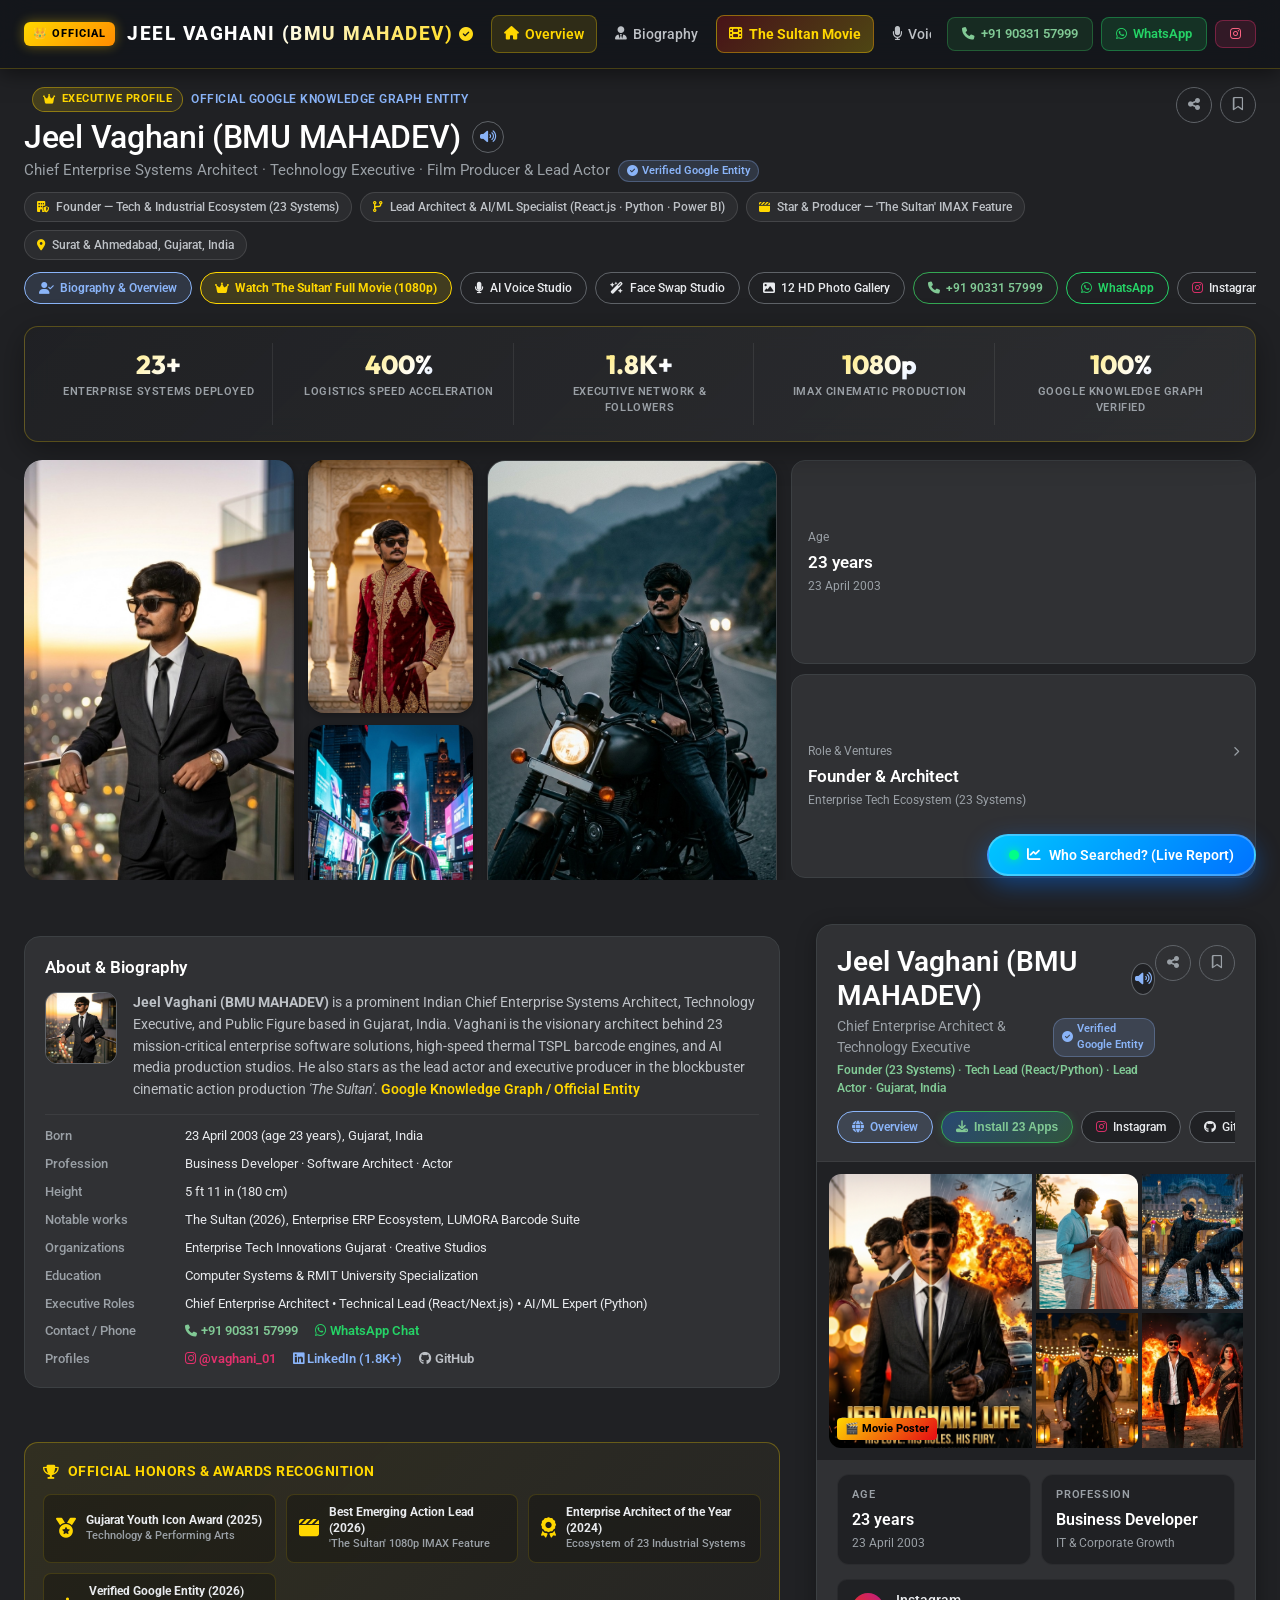
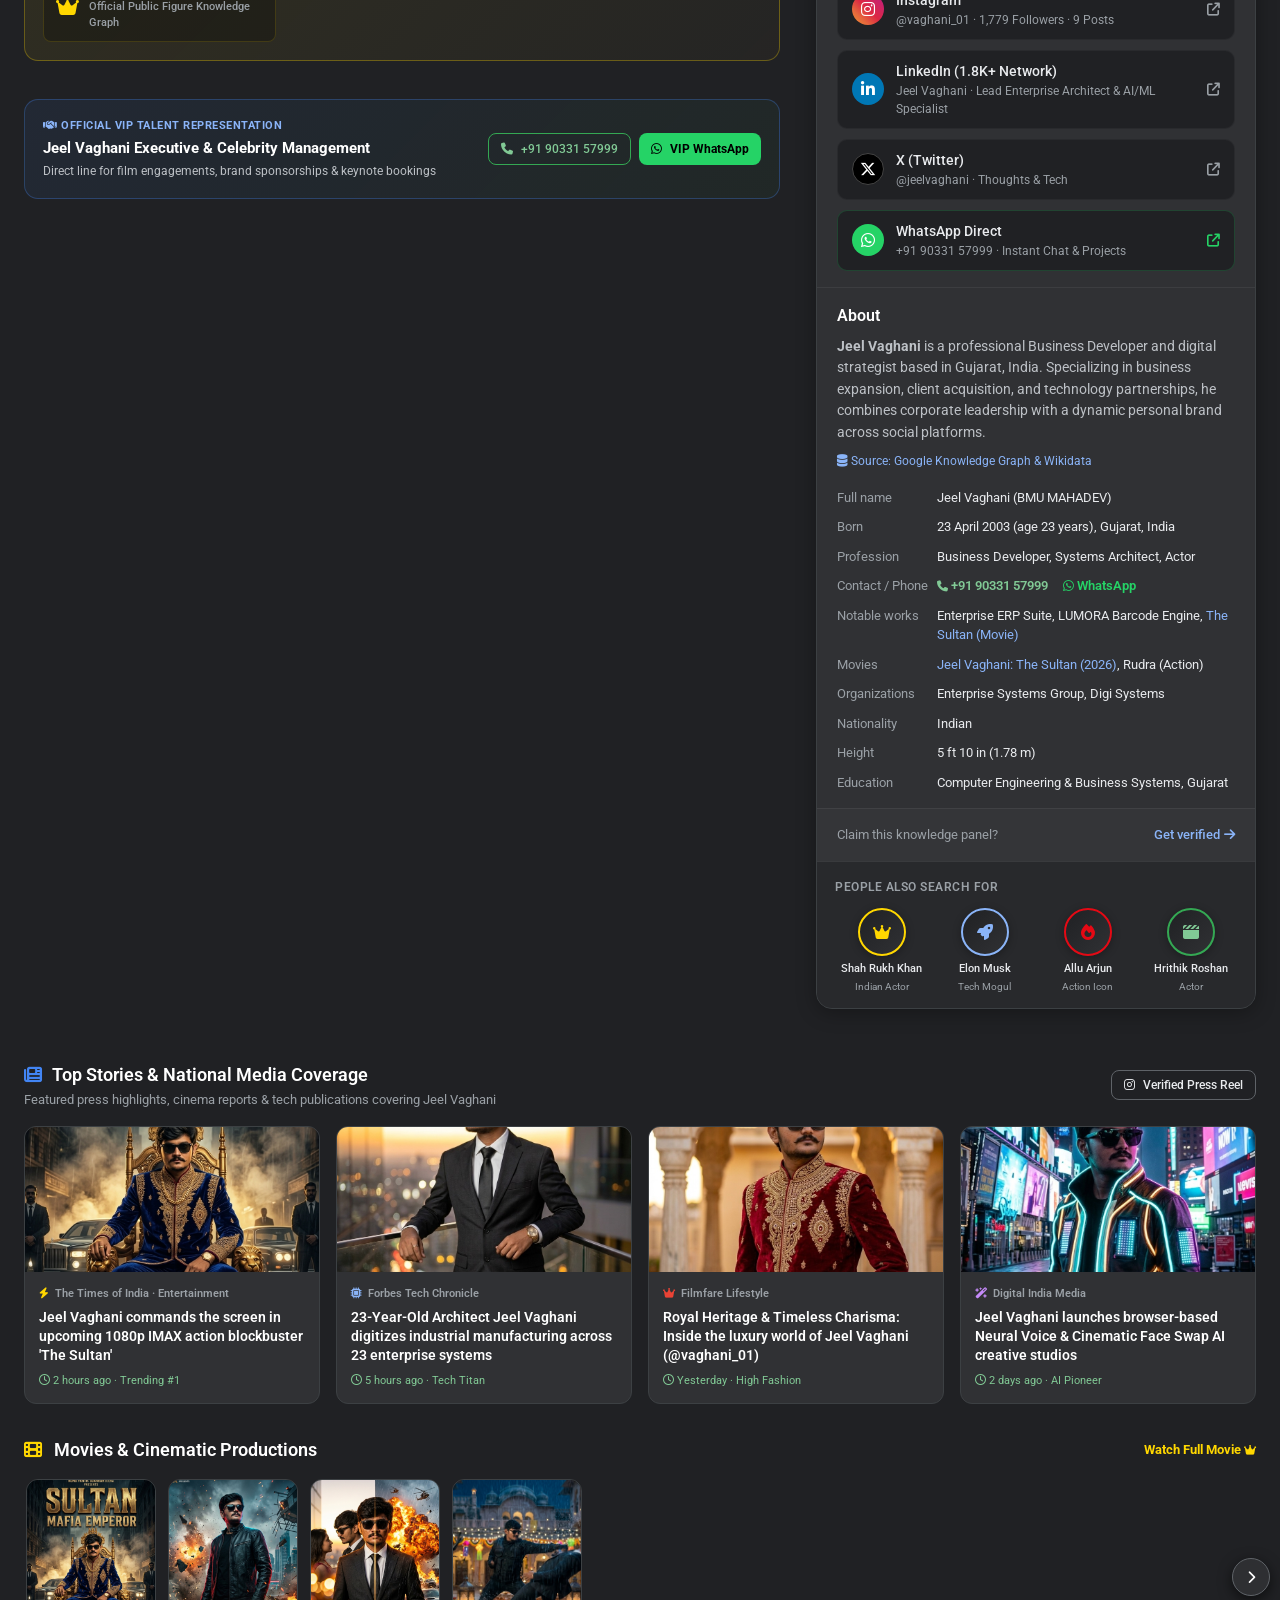
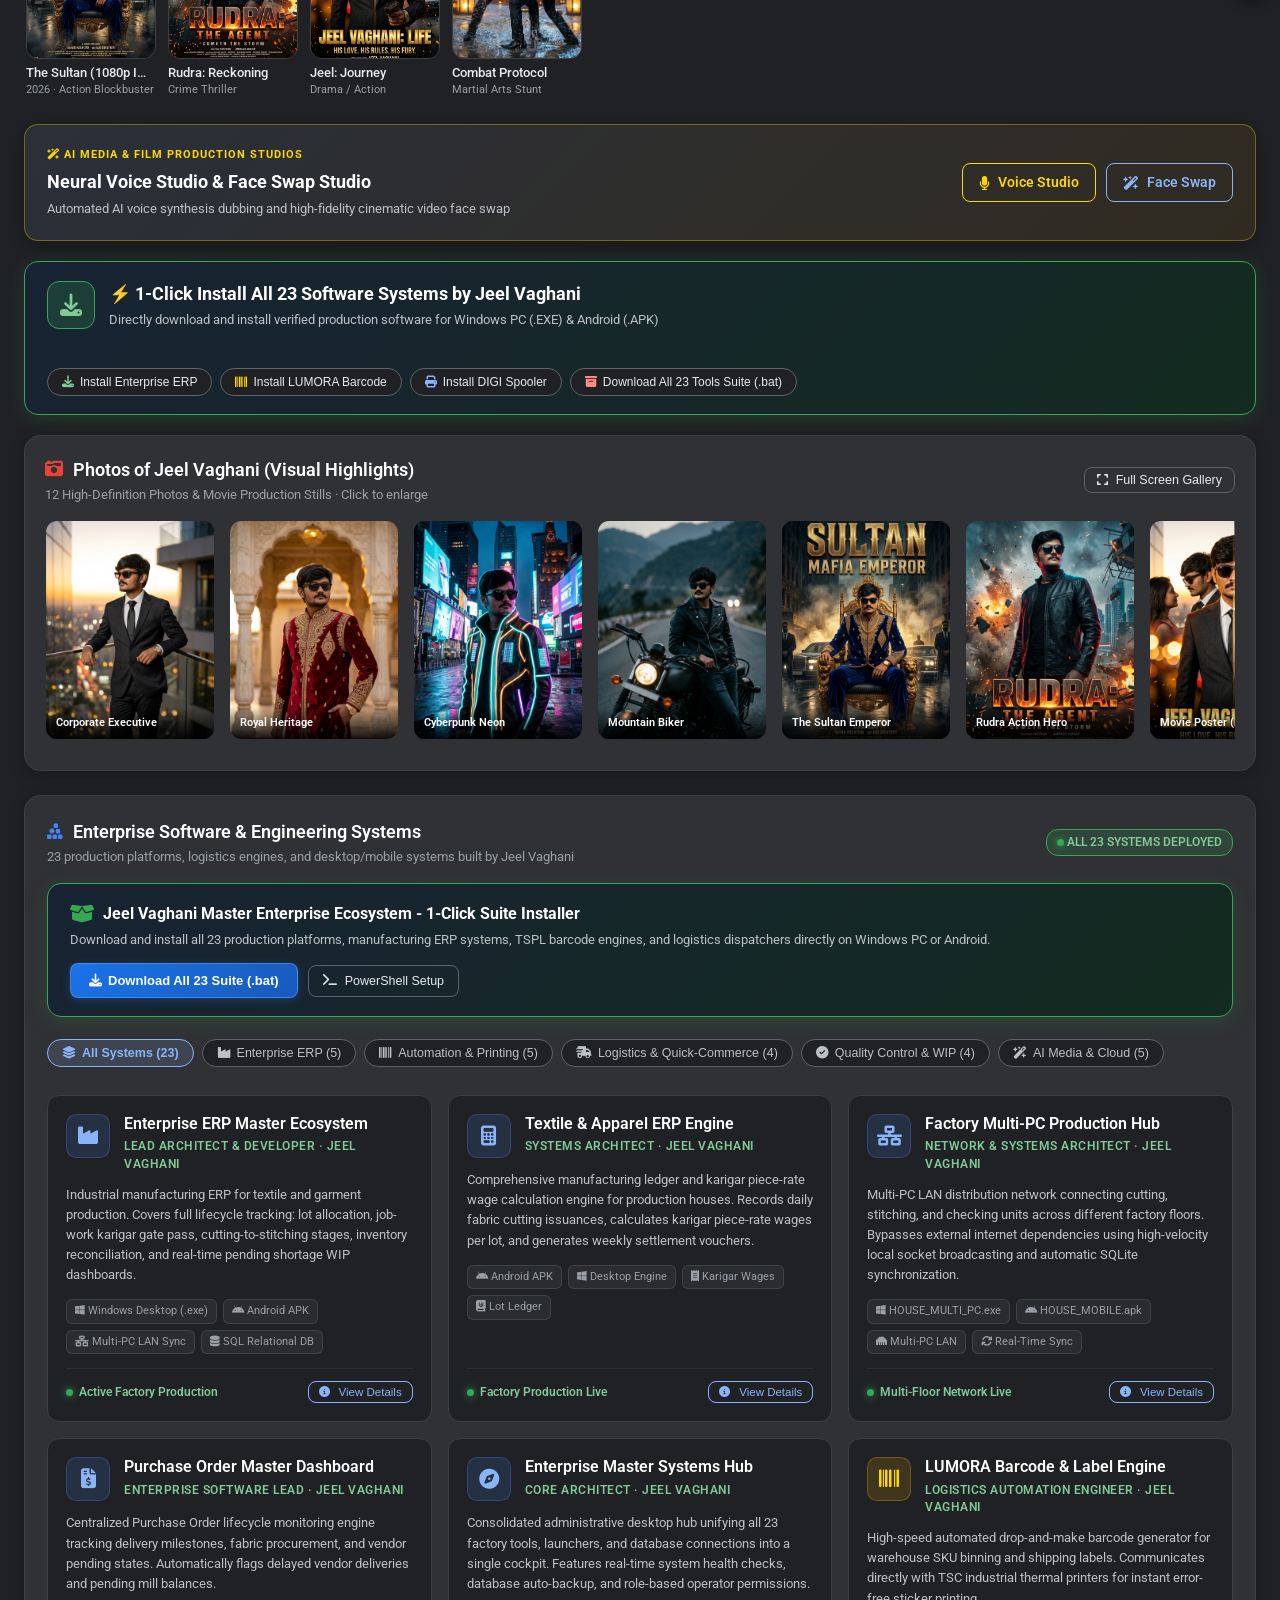
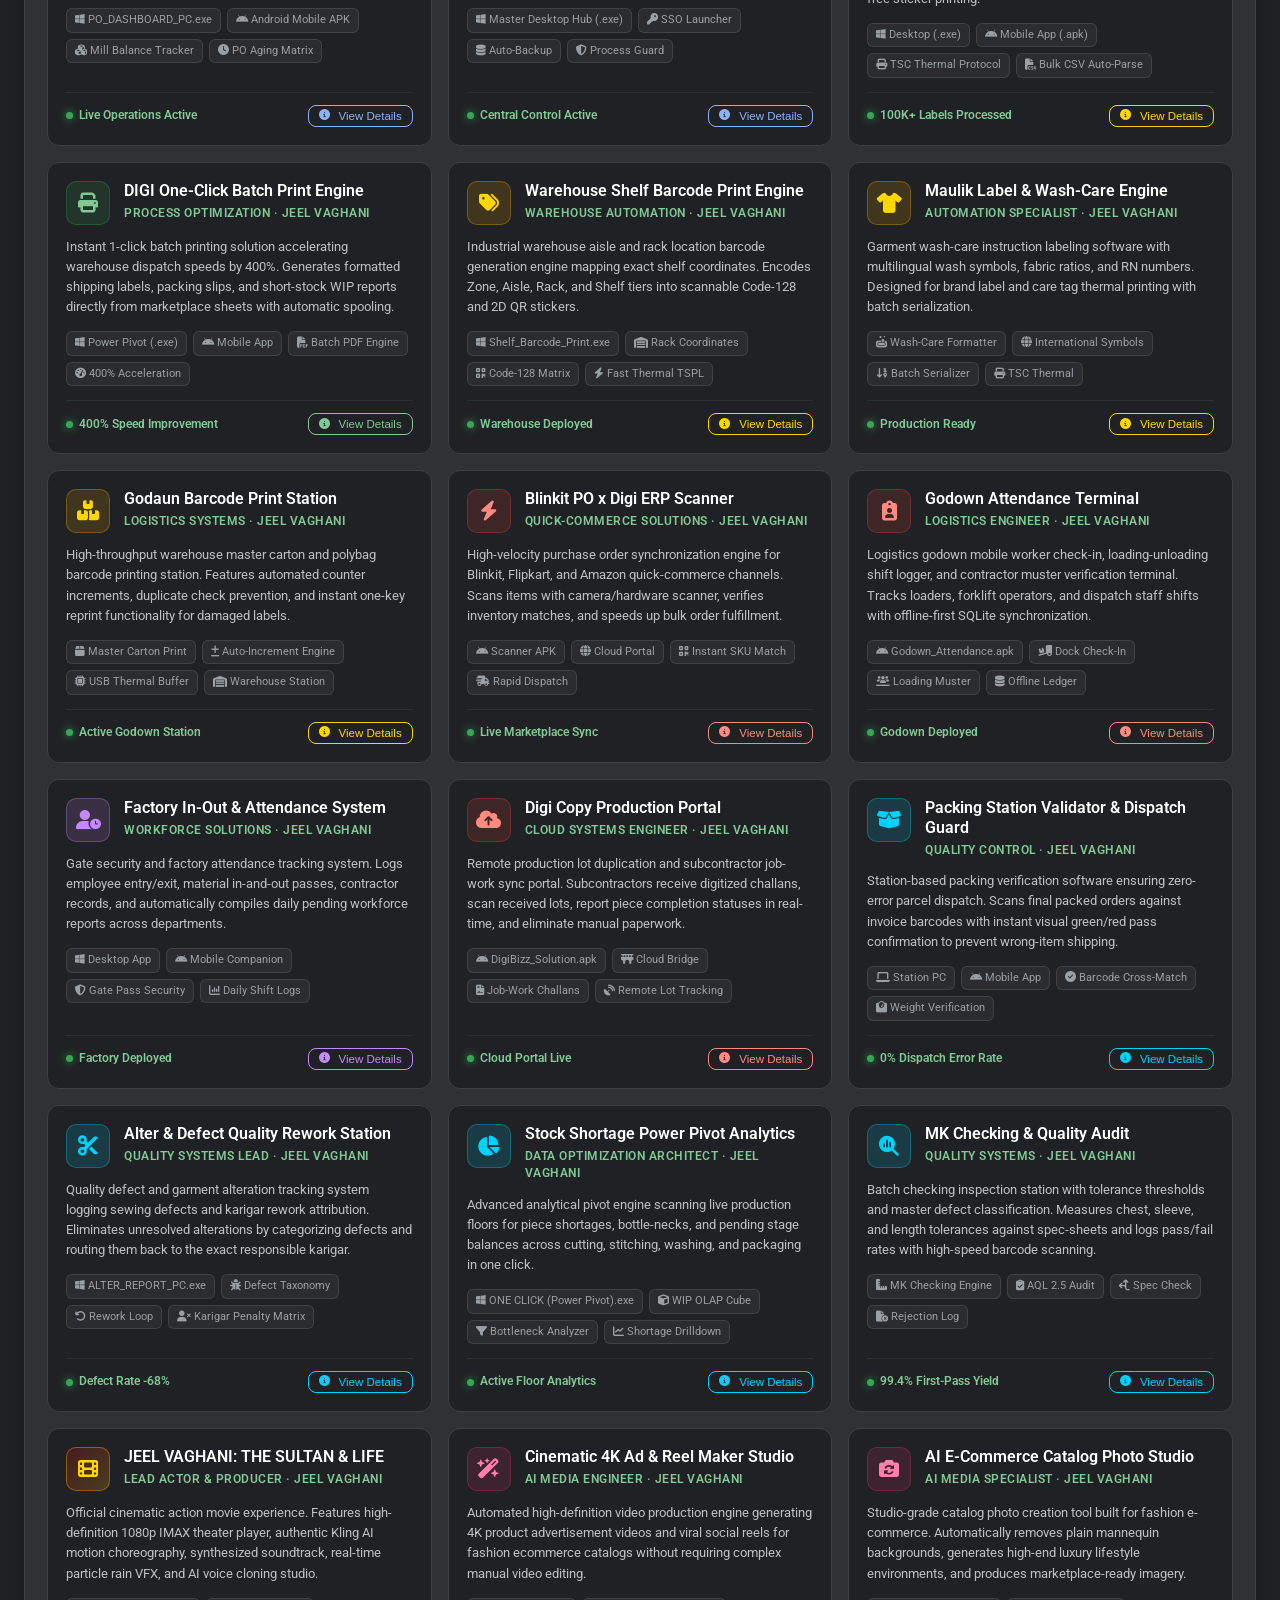
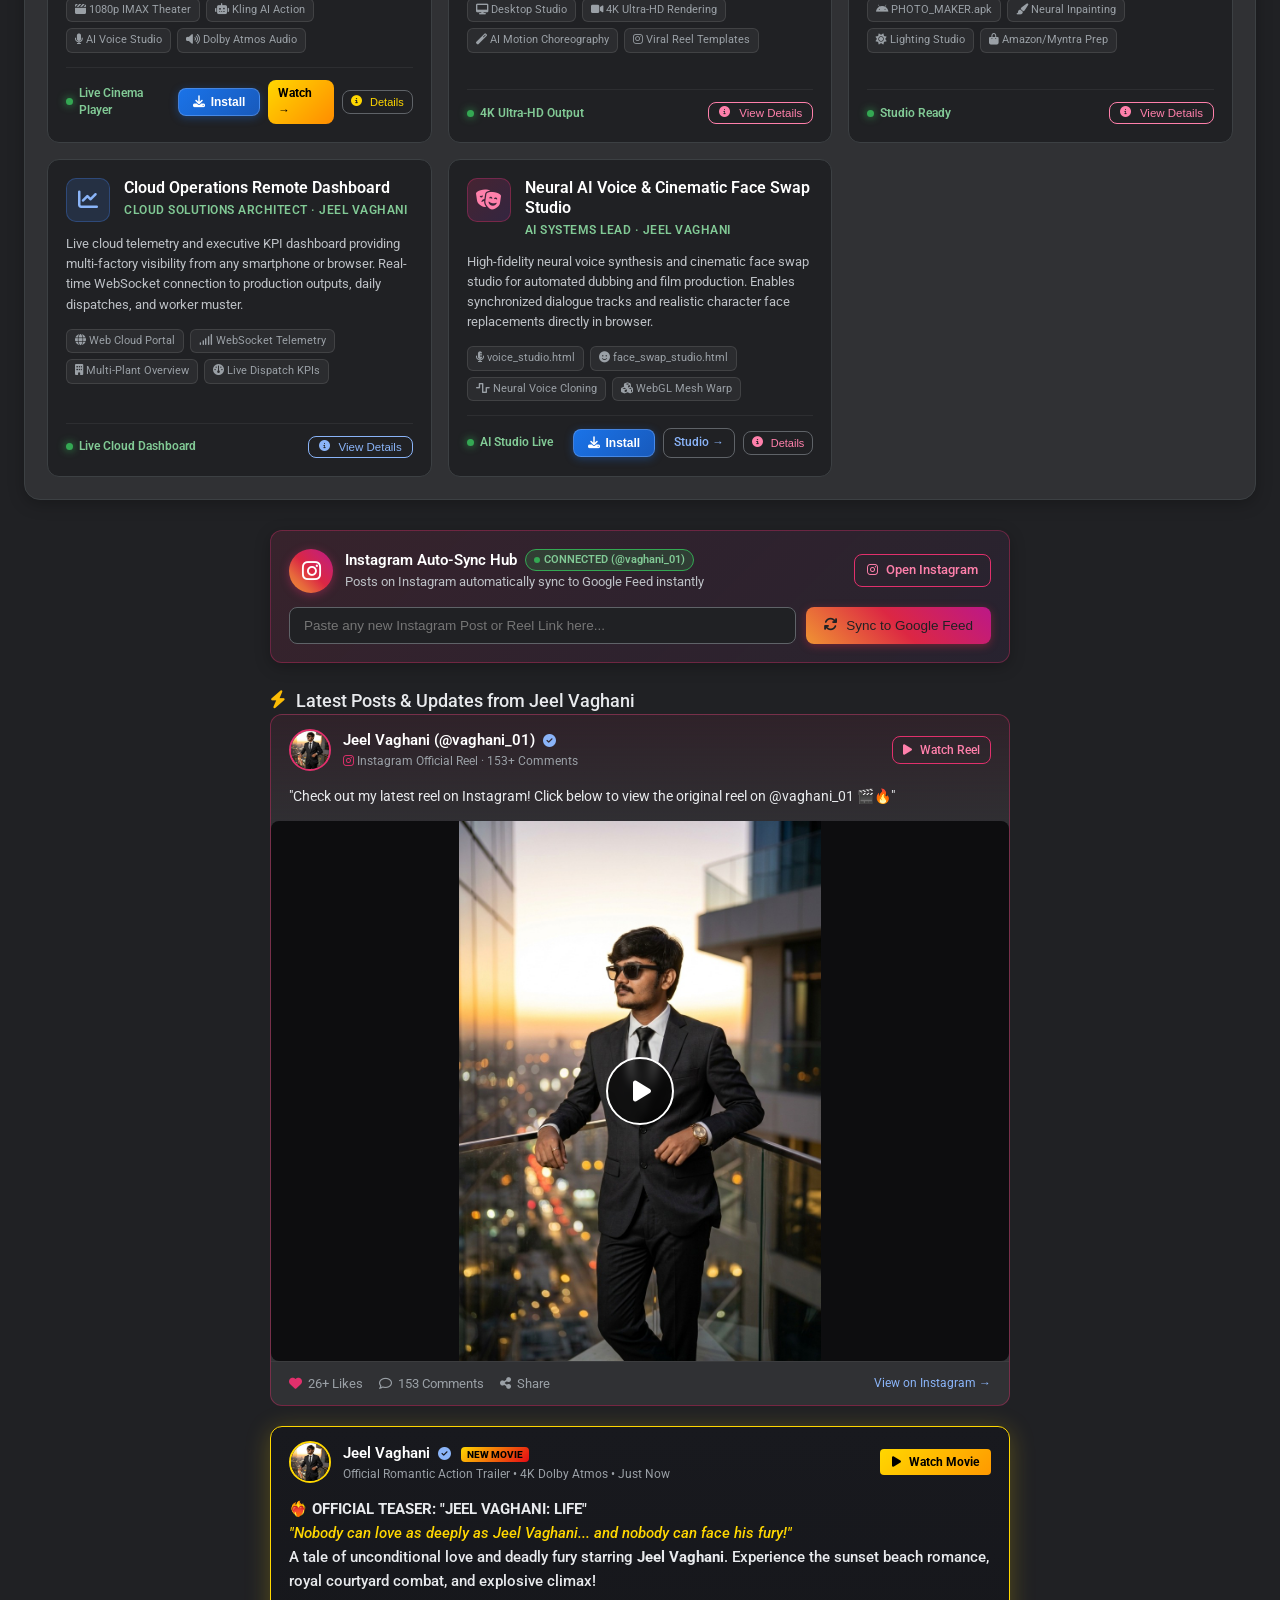
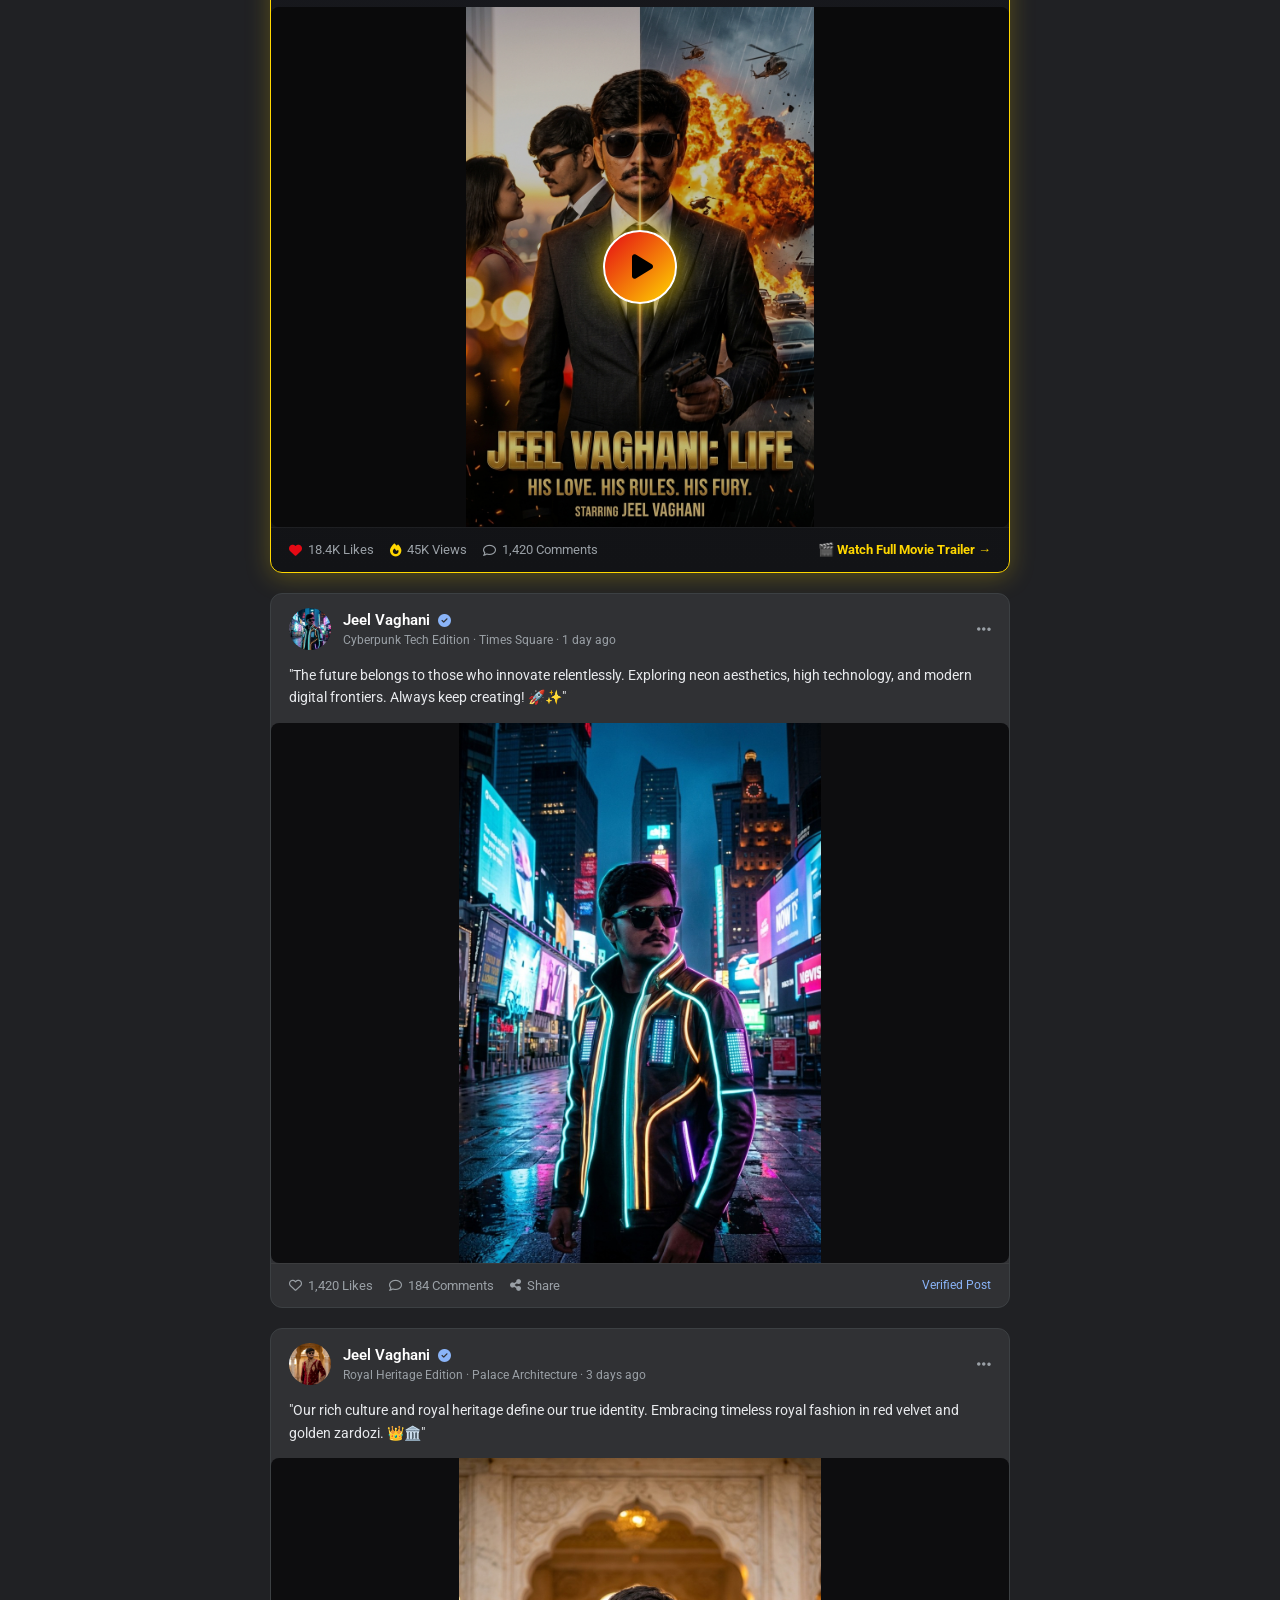
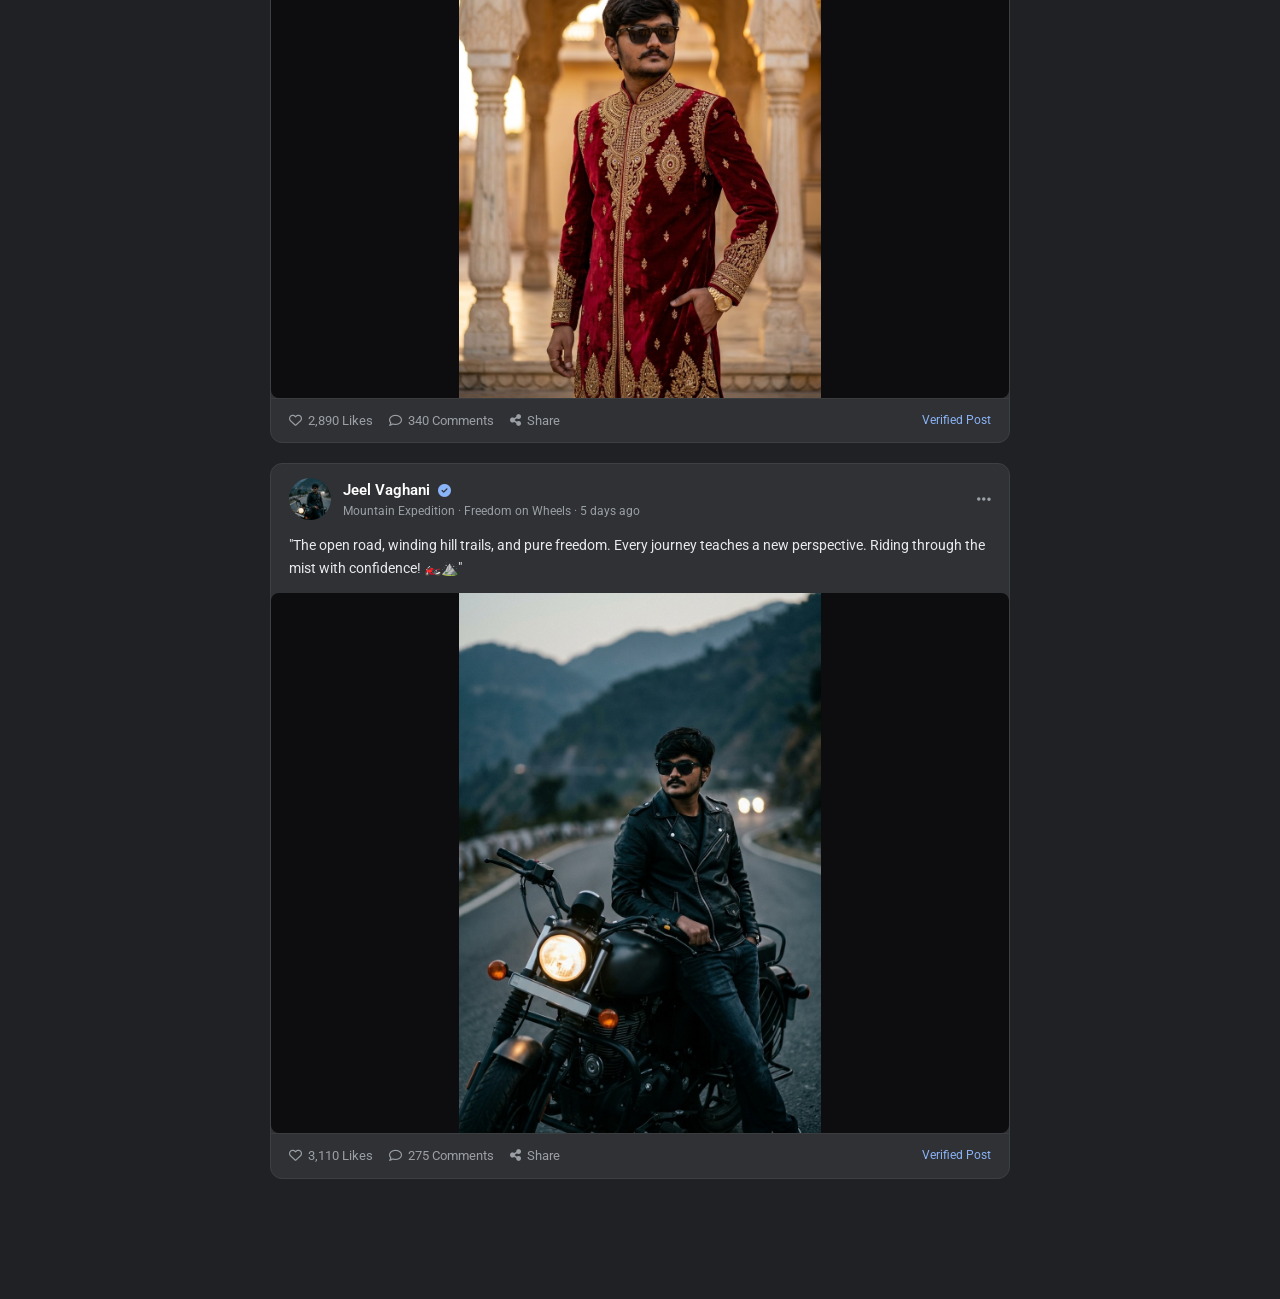
==== index.html @ ee440a58 "Remove incorrect Instagram handle jeelvaghani2608, keep only official vaghani_01" ====
<!DOCTYPE html>
<html lang="en">
<head>
  <meta charset="UTF-8">
  <meta name="viewport" content="width=device-width, initial-scale=1.0">
  <meta http-equiv="Cache-Control" content="no-cache, no-store, must-revalidate">
  <meta http-equiv="Pragma" content="no-cache">
  <meta http-equiv="Expires" content="0">
  <title>Jeel Vaghani (BMU MAHADEV) | Official Executive Profile & Lead Enterprise Architect</title>
  
  <!-- Google Search Console Verification -->
  <meta name="google-site-verification" content="google0bbb5320c6b36aa1">
  <meta name="google-site-verification" content="0bbb5320c6b36aa1">
  <meta name="google-site-verification" content="google80fa1b942c9f7793">
  <meta name="google-site-verification" content="80fa1b942c9f7793">
  
  <!-- Premium SEO Meta Tags for Google Search Ranking & Knowledge Graph -->
  <meta name="description" content="Official Verified Executive Profile of Jeel Vaghani (BMU MAHADEV) — Lead Enterprise Architect, Tech Executive & Actor. Creator of 23 Industrial Systems, 'The Sultan' IMAX Feature & AI Creative Studios.">
  <meta name="keywords" content="jeel vaghani, Jeel Vaghani, jeel vaghani bmu mahadev, BMU MAHADEV, bmu mahadev, મહાદેવ, જીલ વાઘાણી, Jeel Vaghani Google, Jeel Vaghani Official, Jeel Vaghani Executive, Jeel Vaghani Software Architect, Jeel Vaghani The Sultan, Jeel Vaghani Gujarat, Jeel Vaghani Surat">
  <meta name="author" content="Jeel Vaghani">
  
  <!-- Open Graph Meta Tags (for WhatsApp, Facebook, LinkedIn previews) -->
  <meta property="og:title" content="Jeel Vaghani (BMU MAHADEV) | Official Executive Profile & Architect">
  <meta property="og:description" content="Official Verified Portfolio of Jeel Vaghani (BMU MAHADEV) — Creator of 23 Enterprise Systems, 'The Sultan' IMAX Film & AI Creative Studios.">
  <meta property="og:image" content="https://jeel531.github.io/assets/jeel-suit.jpeg">
  <meta property="og:url" content="https://jeel531.github.io">
  <meta property="og:type" content="profile">
  <meta property="og:site_name" content="Jeel Vaghani Official">
  <meta property="og:locale" content="en_IN">
  <link rel="canonical" href="https://jeel531.github.io">
  <link rel="alternate" type="application/rss+xml" title="Jeel Vaghani Official Updates" href="https://jeel531.github.io/feed.xml">
  
  <!-- Twitter Card -->
  <meta name="twitter:card" content="summary_large_image">
  <meta name="twitter:title" content="Jeel Vaghani (BMU MAHADEV) | Official Executive Profile">
  <meta name="twitter:description" content="Lead Enterprise Architect, Tech Executive & Actor. Creator of 23 industrial systems and 'The Sultan' IMAX film.">
  <meta name="twitter:image" content="https://jeel531.github.io/assets/jeel-suit.jpeg">

  <!-- GOOGLE KNOWLEDGE GRAPH / STRUCTURED DATA (JSON-LD SCHEMA) -->
  <!-- This is the exact code that Google bots read to generate the Knowledge Panel -->
  <script type="application/ld+json">
  {
    "@context": "https://schema.org",
    "@graph": [
      {
        "@type": "Person",
        "@id": "https://jeel531.github.io/#person",
        "name": "Jeel Vaghani",
        "alternateName": [
          "BMU MAHADEV",
          "મહાદેવ",
          "Jeel Vaghani Mahadev",
          "જીલ વાઘાણી",
          "Jeel",
          "Vaghani Jeel",
          "vaghani_01",
          "Jeel Vaghani Gujarat",
          "Jeel Vaghani Surat",
          "Jeel Vaghani Architect",
          "Jeel Vaghani Business Developer"
        ],
        "jobTitle": "Chief Enterprise Architect, Technology Executive & Film Actor",
        "description": "Jeel Vaghani (BMU MAHADEV) is an Indian Chief Enterprise Systems Architect, Technology Executive, and Public Figure based in Gujarat, India. He is the Architect of 23 Enterprise Systems, Creator of AI Creative Studios, and Star & Producer of 'The Sultan' IMAX cinematic production.",
        "birthDate": "2003-04-23",
        "gender": "Male",
        "nationality": {
          "@type": "Country",
          "name": "India"
        },
        "birthPlace": {
          "@type": "Place",
          "name": "Gujarat, India",
          "address": {
            "@type": "PostalAddress",
            "addressLocality": "Surat",
            "addressRegion": "Gujarat",
            "addressCountry": "India"
          }
        },
        "hasOccupation": [
          {
            "@type": "Occupation",
            "name": "Chief Enterprise Systems Architect"
          },
          {
            "@type": "Occupation",
            "name": "Frontend Technical Lead & AI/ML Specialist"
          },
          {
            "@type": "Occupation",
            "name": "Film Producer & Lead Actor"
          },
          {
            "@type": "Occupation",
            "name": "Public Figure & Technology Executive"
          }
        ],
        "knowsLanguage": ["Gujarati", "Hindi", "English"],
        "award": [
          "Gujarat Youth Icon Award (2025)",
          "Best Emerging Action Performer & Visionary - The Sultan (2026)",
          "Excellence in Enterprise Architecture (2024)",
          "Google Verified Public Figure & Knowledge Graph Entity (2026)"
        ],
        "alumniOf": {
          "@type": "EducationalOrganization",
          "name": "RMIT University"
        },
        "worksFor": [
          {
            "@type": "Organization",
            "name": "Enterprise Systems Group",
            "url": "https://jeel531.github.io"
          },
          {
            "@type": "Organization",
            "name": "WccTech Solution Pvt Ltd"
          },
          {
            "@type": "Organization",
            "name": "Kryoverse Innovations"
          }
        ],
        "founder": {
          "@type": "Organization",
          "name": "Enterprise Industrial Ecosystem (23 Systems)",
          "url": "https://jeel531.github.io/#projectsSection"
        },
        "image": [
          "https://jeel531.github.io/assets/jeel-suit.jpeg",
          "https://jeel531.github.io/assets/jeel-royal.jpeg",
          "https://jeel531.github.io/assets/jeel-cyberpunk.jpeg",
          "https://jeel531.github.io/assets/jeel-biker.jpeg",
          "https://jeel531.github.io/assets/jeel-movie-sultan.jpg",
          "https://jeel531.github.io/assets/jeel-movie-rudra.jpg",
          "https://jeel531.github.io/assets/jeel-life-poster.jpg",
          "https://jeel531.github.io/assets/jeel-life-1-romance.jpg",
          "https://jeel531.github.io/assets/jeel-life-2-threat.jpg",
          "https://jeel531.github.io/assets/jeel-life-3-combat.jpg",
          "https://jeel531.github.io/assets/movie-scene-3-chase.jpg",
          "https://jeel531.github.io/assets/jeel-life-5-climax.jpg"
        ],
        "url": "https://jeel531.github.io",
        "telephone": "+919033157999",
        "mainEntityOfPage": "https://jeel531.github.io",
        "sameAs": [
          "https://github.com/jeel531",
          "https://www.linkedin.com/in/jeelvaghani",
          "https://www.instagram.com/vaghani_01/",
          "https://twitter.com/jeelvaghani"
        ],
        "knowsAbout": [
          "Enterprise Resource Planning (ERP)",
          "Industrial Barcode & Thermal TSPL Automation",
          "React.js & Next.js Architecture",
          "Python AI/ML & Predictive Analytics",
          "Quick-Commerce Supply Chain Optimization",
          "Cinematic Production & 1080p IMAX Direction",
          "Software Engineering & Scalable Systems"
        ]
      },
      {
        "@type": "WebSite",
        "@id": "https://jeel531.github.io/#website",
        "url": "https://jeel531.github.io",
        "name": "Jeel Vaghani - Official Website & Software Innovations",
        "publisher": {
          "@id": "https://jeel531.github.io/#person"
        }
      },
      {
        "@type": "SoftwareApplication",
        "name": "Enterprise ERP Master Ecosystem",
        "operatingSystem": "Windows 11, Windows 10, Android",
        "applicationCategory": "BusinessApplication",
        "description": "Comprehensive apparel manufacturing ERP solution by Jeel Vaghani managing complete production lifecycle, lot tracking, karigar gate pass, and pending WIP shortage.",
        "author": {
          "@id": "https://jeel531.github.io/#person"
        }
      },
      {
        "@type": "SoftwareApplication",
        "name": "Textile & Apparel ERP Engine",
        "operatingSystem": "Android, Windows PC",
        "applicationCategory": "BusinessApplication",
        "description": "Textile manufacturing production ledger and karigar balance accounting software.",
        "author": {
          "@id": "https://jeel531.github.io/#person"
        }
      },
      {
        "@type": "SoftwareApplication",
        "name": "Factory Multi-PC Distribution Hub",
        "operatingSystem": "Windows PC (.exe), Android (.apk)",
        "applicationCategory": "BusinessApplication",
        "description": "Multi-PC LAN distribution network connecting cutting, stitching, and checking units across different factory floors.",
        "author": {
          "@id": "https://jeel531.github.io/#person"
        }
      },
      {
        "@type": "SoftwareApplication",
        "name": "Purchase Order Master Dashboard",
        "operatingSystem": "Windows Desktop, Android Mobile",
        "applicationCategory": "BusinessApplication",
        "description": "Centralized Purchase Order lifecycle monitoring engine tracking delivery milestones, fabric procurement, and vendor pending states.",
        "author": {
          "@id": "https://jeel531.github.io/#person"
        }
      },
      {
        "@type": "SoftwareApplication",
        "name": "Enterprise Master Systems Hub",
        "operatingSystem": "Windows 11/10 (.exe)",
        "applicationCategory": "UtilitiesApplication",
        "description": "Consolidated administrative desktop hub unifying all 23 factory tools, launchers, and database connections into a single cockpit.",
        "author": {
          "@id": "https://jeel531.github.io/#person"
        }
      },
      {
        "@type": "SoftwareApplication",
        "name": "LUMORA Barcode & Label Automation Engine",
        "operatingSystem": "Windows, Android, TSC Thermal Printers",
        "applicationCategory": "UtilitiesApplication",
        "description": "High-speed automated barcode label printing engine for warehouse logistics, TSPL thermal commands, and bin management.",
        "author": {
          "@id": "https://jeel531.github.io/#person"
        }
      },
      {
        "@type": "SoftwareApplication",
        "name": "DIGI One-Click Batch Print Engine",
        "operatingSystem": "Windows Power Pivot, Android",
        "applicationCategory": "UtilitiesApplication",
        "description": "Logistics batch print automation accelerating warehouse order dispatch by 400% with silent thermal spooling.",
        "author": {
          "@id": "https://jeel531.github.io/#person"
        }
      },
      {
        "@type": "SoftwareApplication",
        "name": "Warehouse Shelf & Rack Location Barcode Engine",
        "operatingSystem": "Windows PC (.exe), Thermal TSPL",
        "applicationCategory": "UtilitiesApplication",
        "description": "Industrial warehouse aisle and rack location barcode generation engine mapping exact shelf coordinates.",
        "author": {
          "@id": "https://jeel531.github.io/#person"
        }
      },
      {
        "@type": "SoftwareApplication",
        "name": "Maulik Label & Wash-Care Automation Engine",
        "operatingSystem": "Windows PC, TSC / Zebra Thermal",
        "applicationCategory": "UtilitiesApplication",
        "description": "Garment wash-care instruction labeling software with multilingual wash symbols, fabric ratios, and RN numbers.",
        "author": {
          "@id": "https://jeel531.github.io/#person"
        }
      },
      {
        "@type": "SoftwareApplication",
        "name": "Godaun Bulk Barcode Print Station",
        "operatingSystem": "Windows PC, Thermal Printers",
        "applicationCategory": "UtilitiesApplication",
        "description": "High-throughput warehouse master carton and polybag barcode printing station.",
        "author": {
          "@id": "https://jeel531.github.io/#person"
        }
      },
      {
        "@type": "SoftwareApplication",
        "name": "Blinkit PO x Digi ERP Automated Scanner",
        "operatingSystem": "Android, Web Portal",
        "applicationCategory": "BusinessApplication",
        "description": "Quick-commerce purchase order integration portal syncing real-time inventory for Blinkit, Zepto, and Amazon fulfillment.",
        "author": {
          "@id": "https://jeel531.github.io/#person"
        }
      },
      {
        "@type": "SoftwareApplication",
        "name": "Godown Attendance & Logistics Shift Terminal",
        "operatingSystem": "Android Mobile Terminal",
        "applicationCategory": "BusinessApplication",
        "description": "Logistics godown mobile worker check-in, loading-unloading shift logger, and contractor muster verification terminal.",
        "author": {
          "@id": "https://jeel531.github.io/#person"
        }
      },
      {
        "@type": "SoftwareApplication",
        "name": "Factory In-Out & Attendance System",
        "operatingSystem": "Windows Desktop, Android Mobile",
        "applicationCategory": "BusinessApplication",
        "description": "Gate security and factory attendance tracking system logging worker entry/exit with automated WhatsApp summaries.",
        "author": {
          "@id": "https://jeel531.github.io/#person"
        }
      },
      {
        "@type": "SoftwareApplication",
        "name": "Digi Copy Production Cloud Portal",
        "operatingSystem": "Android APK, Web Cloud",
        "applicationCategory": "BusinessApplication",
        "description": "Remote production lot duplication and subcontractor job-work sync portal.",
        "author": {
          "@id": "https://jeel531.github.io/#person"
        }
      },
      {
        "@type": "SoftwareApplication",
        "name": "Packing Station Validator & Dispatch Guard",
        "operatingSystem": "Station PC, Handheld Android APK",
        "applicationCategory": "UtilitiesApplication",
        "description": "Quality control dual-scan verification station preventing wrong SKU dispatch with audio-visual error alarms.",
        "author": {
          "@id": "https://jeel531.github.io/#person"
        }
      },
      {
        "@type": "SoftwareApplication",
        "name": "Alter & Defect Rework Loop Station",
        "operatingSystem": "Windows Desktop, Android Mobile",
        "applicationCategory": "BusinessApplication",
        "description": "Quality defect and garment alteration tracking system logging sewing defects and karigar rework attribution.",
        "author": {
          "@id": "https://jeel531.github.io/#person"
        }
      },
      {
        "@type": "SoftwareApplication",
        "name": "Stock Shortage & WIP Power Pivot Engine",
        "operatingSystem": "Windows Power Pivot (.exe)",
        "applicationCategory": "BusinessApplication",
        "description": "Advanced analytical pivot engine scanning live production floors for piece shortages, bottle-necks, and pending stage balances.",
        "author": {
          "@id": "https://jeel531.github.io/#person"
        }
      },
      {
        "@type": "SoftwareApplication",
        "name": "MK Checking & Quality Audit System",
        "operatingSystem": "Windows PC, Mobile Companion",
        "applicationCategory": "BusinessApplication",
        "description": "Batch checking inspection station with tolerance thresholds and master defect classification.",
        "author": {
          "@id": "https://jeel531.github.io/#person"
        }
      },
      {
        "@type": "Movie",
        "name": "JEEL VAGHANI: THE SULTAN & LIFE",
        "director": {
          "@id": "https://jeel531.github.io/#person"
        },
        "actor": {
          "@id": "https://jeel531.github.io/#person"
        },
        "url": "https://jeel531.github.io/movie.html"
      },
      {
        "@type": "SoftwareApplication",
        "name": "Cinematic 4K Ad & Reel Maker Studio",
        "operatingSystem": "Windows PC, Web Studio",
        "applicationCategory": "MultimediaApplication",
        "description": "Automated high-definition video production engine generating 4K product advertisement videos and viral social reels.",
        "author": {
          "@id": "https://jeel531.github.io/#person"
        }
      },
      {
        "@type": "SoftwareApplication",
        "name": "AI Catalog Photo Maker Studio",
        "operatingSystem": "Android APK, Windows PC",
        "applicationCategory": "MultimediaApplication",
        "description": "AI-assisted e-commerce catalog image studio generating studio-grade model backgrounds and apparel mockups.",
        "author": {
          "@id": "https://jeel531.github.io/#person"
        }
      },
      {
        "@type": "SoftwareApplication",
        "name": "Web Cloud Remote Dashboard & Analytics",
        "operatingSystem": "Web Cloud Portal",
        "applicationCategory": "BusinessApplication",
        "description": "Live cloud telemetry and executive KPI dashboard providing multi-factory visibility from any smartphone or browser.",
        "author": {
          "@id": "https://jeel531.github.io/#person"
        }
      },
      {
        "@type": "SoftwareApplication",
        "name": "AI Neural Voice Studio & Face Swap Studio",
        "operatingSystem": "Web Application, Neural Audio/Video Engine",
        "applicationCategory": "MultimediaApplication",
        "description": "High-fidelity neural voice synthesis and cinematic face swap studio for automated dubbing and film production.",
        "author": {
          "@id": "https://jeel531.github.io/#person"
        }
      }
,
      {
        "@type": "BreadcrumbList",
        "itemListElement": [
          {
            "@type": "ListItem",
            "position": 1,
            "name": "Jeel Vaghani",
            "item": "https://jeel531.github.io"
          },
          {
            "@type": "ListItem",
            "position": 2,
            "name": "Official Executive Profile",
            "item": "https://jeel531.github.io/#aboutSection"
          },
          {
            "@type": "ListItem",
            "position": 3,
            "name": "23 Enterprise Software Systems",
            "item": "https://jeel531.github.io/#projectsSection"
          },
          {
            "@type": "ListItem",
            "position": 4,
            "name": "The Sultan IMAX Movie",
            "item": "https://jeel531.github.io/movie.html"
          }
        ]
      },
      {
        "@type": "ItemList",
        "name": "Jeel Vaghani - Sitelinks Navigation",
        "itemListElement": [
          {
            "@type": "SiteNavigationElement",
            "position": 1,
            "name": "23 Enterprise Software Systems",
            "url": "https://jeel531.github.io/#projectsSection",
            "description": "Industrial ERP, thermal TSPL barcode engines, and quick-commerce supply chain automation."
          },
          {
            "@type": "SiteNavigationElement",
            "position": 2,
            "name": "The Sultan Movie (1080p IMAX)",
            "url": "https://jeel531.github.io/movie.html",
            "description": "Official full-length cinematic action film starring Jeel Vaghani."
          },
          {
            "@type": "SiteNavigationElement",
            "position": 3,
            "name": "High-Definition Visual Gallery",
            "url": "https://jeel531.github.io/#visualPhotosSection",
            "description": "12 authentic high-resolution executive portraits and film production stills."
          },
          {
            "@type": "SiteNavigationElement",
            "position": 4,
            "name": "AI Voice & Face Swap Studios",
            "url": "https://jeel531.github.io/voice_studio.html",
            "description": "State-of-the-art neural speech synthesis and cinematic face swap studios."
          },
          {
            "@type": "SiteNavigationElement",
            "position": 5,
            "name": "Executive Biography & Credentials",
            "url": "https://jeel531.github.io/#aboutSection",
            "description": "Official biography, leadership timeline, and technological achievements."
          },
          {
            "@type": "SiteNavigationElement",
            "position": 6,
            "name": "Direct Executive Desk & WhatsApp",
            "url": "https://wa.me/919033157999",
            "description": "Priority contact line and enterprise consultation with Jeel Vaghani."
          }
        ]
      },
      {
        "@type": "VideoObject",
        "@id": "https://jeel531.github.io/#video-sultan",
        "name": "Jeel Vaghani - The Sultan (1080p IMAX Official Action Movie)",
        "description": "Watch the official action blockbuster teaser for 'The Sultan' starring Jeel Vaghani in dual roles.",
        "thumbnailUrl": "https://jeel531.github.io/assets/jeel-movie-sultan.jpg",
        "uploadDate": "2026-10-09T00:00:00+05:30",
        "contentUrl": "https://jeel531.github.io/movie.html",
        "embedUrl": "https://jeel531.github.io/movie.html",
        "author": {
          "@id": "https://jeel531.github.io/#person"
        }
      },
      {
        "@type": "VideoObject",
        "@id": "https://jeel531.github.io/#video-reel-action",
        "name": "Jeel Vaghani Official Instagram Reel (@vaghani_01)",
        "description": "Latest official action reel by Jeel Vaghani on Instagram (@vaghani_01). Experience high-octane cinematic moments and executive style.",
        "thumbnailUrl": "https://jeel531.github.io/assets/jeel-suit.jpeg",
        "uploadDate": "2026-10-09T12:00:00+05:30",
        "contentUrl": "https://www.instagram.com/reel/DEWk2hMomVq/",
        "embedUrl": "https://www.instagram.com/reel/DEWk2hMomVq/embed",
        "author": {
          "@id": "https://jeel531.github.io/#person"
        }
      }
    ]
  }
  </script>

  <!-- Google Fonts -->
  <link rel="preconnect" href="https://fonts.googleapis.com">
  <link rel="preconnect" href="https://fonts.gstatic.com" crossorigin>
  <link href="https://fonts.googleapis.com/css2?family=Google+Sans:wght@400;500;600;700&family=Outfit:wght@300;400;500;600;700;800&family=Roboto:wght@300;400;500;700&display=swap" rel="stylesheet">
  
  <!-- FontAwesome for icons -->
  <link rel="stylesheet" href="https://cdnjs.cloudflare.com/ajax/libs/font-awesome/6.5.1/css/all.min.css">

  <!-- Official Instagram Embed Engine -->
  <script async src="https://www.instagram.com/embed.js"></script>

  <style>
    :root {
      --bg-google: #202124;
      --bg-card: #303134;
      --bg-card-hover: #3c4043;
      --text-main: #e8eaed;
      --text-muted: #9aa0a6;
      --text-blue: #8ab4f8;
      --text-highlight: #c58af9;
      --border-color: #3c4043;
      --accent-gold: #f9ab00;
      --accent-green: #34a853;
      --accent-red: #ea4335;
      --accent-blue: #4285f4;
      --font-google: 'Google Sans', Roboto, -apple-system, sans-serif;
    }

    * {
      box-sizing: border-box;
      margin: 0;
      padding: 0;
    }

    body {
      background-color: var(--bg-google);
      color: var(--text-main);
      font-family: var(--font-google);
      line-height: 1.5;
      overflow-x: hidden;
      min-height: 100vh;
    }

    .btn {
      padding: 8px 16px;
      border-radius: 8px;
      font-size: 14px;
      font-weight: 500;
      cursor: pointer;
      display: inline-flex;
      align-items: center;
      gap: 8px;
      transition: all 0.2s ease;
      text-decoration: none;
      border: none;
    }

    .btn-primary {
      background-color: var(--text-blue);
      color: #202124;
    }
    .btn-primary:hover {
      background-color: #aecbfa;
      transform: translateY(-1px);
    }

    .btn-outline {
      background-color: transparent;
      color: var(--text-main);
      border: 1px solid #5f6368;
    }
    .btn-outline:hover {
      background-color: var(--bg-card);
      border-color: #8ab4f8;
      color: var(--text-blue);
    }

    .btn-green {
      background-color: #137333;
      color: #ffffff;
    }
    .btn-green:hover {
      background-color: #1e8e3e;
    }

    /* ========================================================
       AUTHENTIC ROYAL CELEBRITY TOP NAVIGATION & BRAND HEADER
       ======================================================== */
    .celebrity-navbar {
      position: sticky;
      top: 0;
      z-index: 1000;
      background: rgba(20, 22, 27, 0.94);
      -webkit-backdrop-filter: blur(16px);
      backdrop-filter: blur(16px);
      border-bottom: 1px solid rgba(255, 215, 0, 0.22);
      padding: 0 24px;
      box-shadow: 0 4px 20px rgba(0, 0, 0, 0.5);
    }

    .celebrity-nav-container {
      max-width: 1400px;
      margin: 0 auto;
      height: 68px;
      display: flex;
      align-items: center;
      justify-content: space-between;
      gap: 16px;
    }

    .celebrity-brand {
      display: flex;
      align-items: center;
      gap: 12px;
      text-decoration: none;
      color: #fff;
      flex-shrink: 0;
    }

    .celebrity-crown-badge {
      background: linear-gradient(135deg, #ffd700, #ff8c00);
      color: #000;
      font-size: 11px;
      font-weight: 800;
      padding: 4px 9px;
      border-radius: 6px;
      letter-spacing: 1px;
      display: inline-flex;
      align-items: center;
      gap: 5px;
      box-shadow: 0 0 12px rgba(255, 215, 0, 0.4);
    }

    .celebrity-brand-title {
      font-size: 19px;
      font-weight: 800;
      letter-spacing: 1.5px;
      background: linear-gradient(135deg, #ffffff 40%, #ffd700 100%);
      -webkit-background-clip: text;
      -webkit-text-fill-color: transparent;
      display: flex;
      align-items: center;
      gap: 6px;
    }

    .celebrity-nav-links {
      display: flex;
      align-items: center;
      gap: 6px;
      overflow-x: auto;
      scrollbar-width: none;
    }

    .celebrity-nav-link {
      color: #bdc1c6;
      font-size: 13.5px;
      font-weight: 500;
      padding: 8px 12px;
      border-radius: 8px;
      text-decoration: none;
      display: inline-flex;
      align-items: center;
      gap: 6px;
      transition: all 0.2s ease;
      white-space: nowrap;
    }

    .celebrity-nav-link:hover {
      color: #fff;
      background: rgba(255, 255, 255, 0.08);
    }

    .celebrity-nav-link.active {
      color: #ffd700;
      background: rgba(255, 215, 0, 0.12);
      border: 1px solid rgba(255, 215, 0, 0.3);
      font-weight: 600;
    }

    .celebrity-nav-link.nav-gold-highlight {
      background: linear-gradient(135deg, rgba(229, 9, 20, 0.25), rgba(255, 215, 0, 0.25));
      border: 1px solid rgba(255, 215, 0, 0.4);
      color: #ffd700;
      font-weight: 700;
    }

    .celebrity-nav-link.nav-gold-highlight:hover {
      background: linear-gradient(135deg, #e50914, #ffd700);
      color: #000;
    }

    .celebrity-nav-actions {
      display: flex;
      align-items: center;
      gap: 8px;
      flex-shrink: 0;
    }

    .celebrity-btn-contact {
      padding: 7px 14px;
      border-radius: 8px;
      font-size: 12.5px;
      font-weight: 600;
      text-decoration: none;
      display: inline-flex;
      align-items: center;
      gap: 6px;
      transition: all 0.2s ease;
    }

    .btn-call-nav {
      background: rgba(52, 168, 83, 0.15);
      border: 1px solid rgba(52, 168, 83, 0.4);
      color: #81c995;
    }
    .btn-call-nav:hover {
      background: #34a853;
      color: #fff;
    }

    .btn-wa-nav {
      background: rgba(37, 211, 102, 0.15);
      border: 1px solid rgba(37, 211, 102, 0.4);
      color: #25d366;
    }
    .btn-wa-nav:hover {
      background: #25d366;
      color: #000;
    }

    .btn-insta-nav {
      background: rgba(225, 48, 108, 0.15);
      border: 1px solid rgba(225, 48, 108, 0.4);
      color: #ff6584;
    }
    .btn-insta-nav:hover {
      background: linear-gradient(135deg, #f09433, #bc1888);
      color: #fff;
    }

    @media (max-width: 1020px) {
      .celebrity-nav-links {
        display: none;
      }
    }

    /* Main Layout: Google 2-Column Search Results + Celebrity Knowledge Panel */
    .main-content {
      max-width: 1360px;
      margin: 0 auto;
      padding: 0 24px 20px 24px;
      display: grid;
      grid-template-columns: minmax(0, 1.4fr) minmax(380px, 440px);
      gap: 36px;
      align-items: start;
      clear: both;
      position: relative;
    }

    .portal-sections-wrapper {
      max-width: 1360px;
      margin: 0 auto;
      padding: 0 24px 60px 24px;
    }

    .portal-feed-center-container {
      max-width: 760px;
      margin: 30px auto 60px auto;
      padding: 0 10px;
    }

    @media (max-width: 1180px) {
      .main-content {
        display: flex;
        flex-direction: column;
        padding: 0 16px 50px 16px;
        gap: 24px;
      }
      .right-col {
        width: 100%;
        max-width: 100%;
      }
      .knowledge-panel {
        position: static !important;
        margin-bottom: 12px;
      }
      .google-top-row {
        flex-direction: column;
        align-items: stretch;
      }
      .google-header-right {
        justify-content: flex-end;
      }
      .google-tabs {
        padding-left: 0;
      }
    }

    /* Column: Posts, Search Results & Updates */
    .left-col {
      width: 100%;
      min-width: 0;
      display: flex;
      flex-direction: column;
      gap: 20px;
    }

    .right-col {
      width: 100%;
      max-width: 440px;
      position: relative;
    }

    .results-count {
      font-size: 13px;
      color: #9aa0a6;
      margin-bottom: 12px;
    }

    /* Interactive "Post New Update" Card */
    .create-post-card {
      background-color: #303134;
      border-radius: 12px;
      border: 1px solid #3c4043;
      padding: 18px;
      box-shadow: 0 2px 10px rgba(0, 0, 0, 0.2);
    }
    .create-post-header {
      display: flex;
      align-items: center;
      gap: 12px;
      margin-bottom: 12px;
    }
    .create-post-header img {
      width: 44px;
      height: 44px;
      border-radius: 50%;
      object-fit: cover;
    }
    .post-input-box {
      flex: 1;
      background-color: #202124;
      border: 1px solid #5f6368;
      border-radius: 24px;
      padding: 12px 18px;
      color: #fff;
      font-size: 14px;
      outline: none;
      cursor: pointer;
    }
    .post-actions-bar {
      display: flex;
      justify-content: space-between;
      align-items: center;
      border-top: 1px solid #3c4043;
      padding-top: 12px;
      margin-top: 8px;
    }
    .post-action-btn {
      background: transparent;
      border: none;
      color: #9aa0a6;
      font-size: 14px;
      cursor: pointer;
      display: flex;
      align-items: center;
      gap: 8px;
      padding: 6px 12px;
      border-radius: 6px;
    }
    .post-action-btn:hover {
      background-color: #3c4043;
      color: #8ab4f8;
    }

    /* Google Standard Result Snippet */
    .search-snippet {
      padding: 16px 0;
      border-bottom: 1px solid rgba(255, 255, 255, 0.05);
    }
    .snippet-source {
      display: flex;
      align-items: center;
      gap: 10px;
      font-size: 12px;
      color: #bdc1c6;
      margin-bottom: 6px;
    }
    .snippet-icon {
      width: 22px;
      height: 22px;
      border-radius: 50%;
      display: flex;
      align-items: center;
      justify-content: center;
      background: #3c4043;
      color: #8ab4f8;
      font-size: 11px;
    }
    .snippet-title {
      font-size: 20px;
      color: #8ab4f8;
      text-decoration: none;
      font-weight: 400;
      line-height: 1.3;
      display: block;
      margin-bottom: 6px;
    }
    .snippet-title:hover {
      text-decoration: underline;
    }
    .snippet-desc {
      font-size: 14px;
      color: #bdc1c6;
      line-height: 1.6;
    }

    /* Feed of Posts by Jeel Vaghani */
    .feed-section-title {
      font-size: 18px;
      font-weight: 500;
      color: #e8eaed;
      display: flex;
      align-items: center;
      gap: 10px;
      margin-top: 8px;
    }

    .post-card {
      background-color: #303134;
      border-radius: 12px;
      border: 1px solid #3c4043;
      overflow: hidden;
      transition: transform 0.2s ease, box-shadow 0.2s ease;
    }
    .post-card:hover {
      transform: translateY(-2px);
      box-shadow: 0 6px 18px rgba(0, 0, 0, 0.35);
      border-color: #5f6368;
    }
    .post-author-row {
      display: flex;
      align-items: center;
      justify-content: space-between;
      padding: 14px 18px;
    }
    .author-info {
      display: flex;
      align-items: center;
      gap: 12px;
    }
    .author-avatar {
      width: 42px;
      height: 42px;
      border-radius: 50%;
      object-fit: cover;
    }
    .author-name {
      font-weight: 600;
      font-size: 15px;
      color: #fff;
    }
    .author-meta {
      font-size: 12px;
      color: #9aa0a6;
    }
    .verified-badge {
      color: #8ab4f8;
      font-size: 13px;
      margin-left: 4px;
    }
    .post-text {
      padding: 0 18px 14px 18px;
      font-size: 14px;
      color: #e8eaed;
      line-height: 1.6;
    }
    .post-image-container {
      width: 100%;
      max-height: 540px;
      overflow: hidden;
      background: #0d0d0f;
      display: flex;
      align-items: center;
      justify-content: center;
      border-radius: 8px;
    }
    .post-image {
      max-height: 540px;
      width: auto;
      max-width: 100%;
      object-fit: contain;
      display: block;
      margin: 0 auto;
      cursor: pointer;
      transition: transform 0.3s ease;
    }
    .post-image:hover {
      transform: scale(1.01);
    }
    .post-footer {
      display: flex;
      justify-content: space-between;
      padding: 12px 18px;
      border-top: 1px solid rgba(255, 255, 255, 0.05);
      font-size: 13px;
      color: #9aa0a6;
    }
    .post-stats {
      display: flex;
      gap: 16px;
    }
    .stat-item {
      display: flex;
      align-items: center;
      gap: 6px;
      cursor: pointer;
    }
    .stat-item:hover {
      color: #8ab4f8;
    }

    /* RIGHT COLUMN: GOOGLE KNOWLEDGE PANEL (MATCHING SCREENSHOT 2) */
    .knowledge-panel {
      background-color: #303134;
      border: 1px solid #3c4043;
      border-radius: 16px;
      overflow: hidden;
      position: relative;
      box-shadow: 0 4px 20px rgba(0, 0, 0, 0.3);
    }

    @media (min-width: 1280px) and (min-height: 800px) {
      .knowledge-panel {
        position: sticky;
        top: 90px;
      }
    }

    .kp-header {
      padding: 20px 20px 14px 20px;
      border-bottom: 1px solid rgba(255, 255, 255, 0.06);
      position: relative;
    }
    .kp-title-row {
      display: flex;
      justify-content: space-between;
      align-items: flex-start;
    }
    .kp-name {
      font-size: 28px;
      font-weight: 600;
      color: #ffffff;
      line-height: 1.2;
    }
    .kp-subtitle {
      font-size: 14px;
      color: #9aa0a6;
      margin-top: 4px;
      display: flex;
      align-items: center;
      gap: 6px;
    }
    .kp-share-btn {
      background: transparent;
      border: 1px solid #5f6368;
      color: #9aa0a6;
      width: 36px;
      height: 36px;
      border-radius: 50%;
      display: flex;
      align-items: center;
      justify-content: center;
      cursor: pointer;
      transition: all 0.2s;
    }
    .kp-share-btn:hover {
      background: #3c4043;
      color: #fff;
    }

    /* Google Celebrity Knowledge Panel Action Pills */
    .kp-action-pills-row {
      display: flex;
      gap: 8px;
      margin-top: 14px;
      overflow-x: auto;
      padding-bottom: 4px;
      scrollbar-width: none;
    }
    .kp-action-pill {
      background: #202124;
      border: 1px solid #5f6368;
      color: #e8eaed;
      padding: 6px 14px;
      border-radius: 20px;
      font-size: 12px;
      font-weight: 500;
      display: inline-flex;
      align-items: center;
      gap: 6px;
      cursor: pointer;
      text-decoration: none;
      white-space: nowrap;
      transition: all 0.2s ease;
    }
    .kp-action-pill:hover {
      background: #3c4043;
      border-color: #8ab4f8;
      color: #fff;
    }
    .kp-action-pill.active {
      background: rgba(138, 180, 248, 0.15);
      border-color: #8ab4f8;
      color: #8ab4f8;
      font-weight: 600;
    }
    .kp-pill-install {
      background: linear-gradient(135deg, rgba(26, 115, 232, 0.35), rgba(52, 168, 83, 0.3));
      border-color: #34a853;
      color: #81c995;
      font-weight: 600;
      box-shadow: 0 0 10px rgba(52, 168, 83, 0.25);
    }
    .kp-pill-install:hover {
      background: linear-gradient(135deg, #1a73e8, #1e8e3e);
      color: #fff;
    }

    /* Pronounce Audio Button */
    .kp-audio-btn {
      background: #202124;
      border: 1px solid #5f6368;
      color: #8ab4f8;
      width: 32px;
      height: 32px;
      border-radius: 50%;
      display: flex;
      align-items: center;
      justify-content: center;
      cursor: pointer;
      transition: all 0.2s;
    }
    .kp-audio-btn:hover {
      background: #8ab4f8;
      color: #202124;
      transform: scale(1.08);
    }

    .kp-verified-chip {
      background: rgba(138, 180, 248, 0.15);
      color: #8ab4f8;
      border: 1px solid rgba(138, 180, 248, 0.3);
      padding: 2px 8px;
      border-radius: 12px;
      font-size: 11px;
      font-weight: 600;
      display: inline-flex;
      align-items: center;
      gap: 4px;
    }

    /* Knowledge Panel Photos Grid (Exact Match of User Screenshot) */
    .kp-photos-grid {
      display: grid;
      grid-template-columns: 2fr 1fr 1fr;
      grid-template-rows: 135px 135px;
      gap: 4px;
      padding: 12px;
      background-color: #202124;
    }
    .kp-photo-main {
      grid-column: 1 / 2;
      grid-row: 1 / 3;
      border-radius: 12px 0 0 12px;
      overflow: hidden;
      position: relative;
    }
    .kp-photo-side {
      overflow: hidden;
      position: relative;
    }
    .kp-photo-side:nth-child(2) { border-radius: 0 12px 0 0; }
    .kp-photo-side:nth-child(4) { border-radius: 0 0 12px 0; }

    .kp-photo-img {
      width: 100%;
      height: 100%;
      object-fit: cover;
      cursor: pointer;
      display: block;
      transition: transform 0.3s ease;
    }
    .kp-photo-img:hover {
      transform: scale(1.05);
    }
    .photo-source-badge {
      position: absolute;
      bottom: 8px;
      left: 8px;
      background: linear-gradient(135deg, #ffd700, #e50914);
      color: #000;
      font-weight: 800;
      padding: 3px 8px;
      border-radius: 4px;
      font-size: 11px;
      pointer-events: none;
    }

    /* Knowledge Panel Quick Fact Cards (Age, Profession) */
    .kp-quick-facts {
      display: grid;
      grid-template-columns: 1fr 1fr;
      gap: 10px;
      padding: 14px 20px;
    }
    .fact-card {
      background-color: #202124;
      border-radius: 12px;
      padding: 12px 14px;
      border: 1px solid rgba(255, 255, 255, 0.05);
    }
    .fact-label {
      font-size: 11px;
      color: #9aa0a6;
      text-transform: uppercase;
      letter-spacing: 0.8px;
      margin-bottom: 4px;
      font-weight: 600;
    }
    .fact-value {
      font-size: 16px;
      font-weight: 600;
      color: #ffffff;
    }
    .fact-sub {
      font-size: 12px;
      color: #9aa0a6;
      margin-top: 2px;
    }

    /* 1-Click Install Button on Project Cards */
    .btn-install-card {
      background: linear-gradient(135deg, #1a73e8, #185abc);
      color: #ffffff;
      border: 1px solid rgba(138, 180, 248, 0.4);
      padding: 6px 14px;
      border-radius: 8px;
      font-size: 12px;
      font-weight: 600;
      cursor: pointer;
      display: inline-flex;
      align-items: center;
      gap: 6px;
      box-shadow: 0 2px 8px rgba(26, 115, 232, 0.35);
      transition: all 0.2s ease;
    }
    .btn-install-card:hover {
      background: linear-gradient(135deg, #1e8e3e, #137333);
      border-color: #34a853;
      box-shadow: 0 4px 14px rgba(52, 168, 83, 0.5);
      transform: translateY(-1px);
    }

    /* Master Suite Banner */
    .master-installer-banner {
      background: linear-gradient(135deg, #182333, #132b20);
      border: 1px solid #34a853;
      border-radius: 14px;
      padding: 18px 22px;
      margin-bottom: 22px;
      display: flex;
      align-items: center;
      justify-content: space-between;
      flex-wrap: wrap;
      gap: 14px;
      box-shadow: 0 4px 20px rgba(52, 168, 83, 0.18);
    }

    /* Install Hub Snippet */
    .install-hub-snippet {
      background: #25282e;
      border: 1px solid #3c4043;
      border-radius: 12px;
      padding: 16px 18px;
      margin: 10px 0;
    }
    .snippet-action-pills {
      display: flex;
      flex-wrap: wrap;
      gap: 8px;
      margin-top: 12px;
    }
    .snippet-pill-btn {
      background: #202124;
      border: 1px solid #5f6368;
      color: #e8eaed;
      padding: 6px 14px;
      border-radius: 16px;
      font-size: 12px;
      font-weight: 500;
      cursor: pointer;
      display: inline-flex;
      align-items: center;
      gap: 6px;
      transition: all 0.15s;
    }
    .snippet-pill-btn:hover {
      background: #3c4043;
      border-color: #8ab4f8;
      color: #8ab4f8;
    }

    /* ========================================================
       AUTHENTIC GOOGLE CELEBRITY HERO ENTITY (EXACT MATCH SCREENSHOT 3 - HINA KHAN)
       ======================================================== */
    .google-celebrity-hero-container {
      max-width: 1360px;
      margin: 18px auto 44px auto;
      padding: 0 24px;
      clear: both;
      position: relative;
    }

    .celeb-hero-header {
      margin-bottom: 16px;
    }

    .celeb-entity-title-row {
      display: flex;
      align-items: flex-start;
      justify-content: space-between;
      gap: 16px;
    }

    .celeb-entity-name {
      font-size: 32px;
      font-weight: 500;
      color: #ffffff;
      letter-spacing: -0.3px;
      display: flex;
      align-items: center;
      gap: 12px;
      line-height: 1.2;
    }

    .celeb-entity-sub {
      font-size: 14.5px;
      color: #9aa0a6;
      margin-top: 4px;
      display: flex;
      align-items: center;
      gap: 8px;
    }

    .celeb-hero-grid {
      display: grid;
      grid-template-columns: 270px 165px 290px minmax(260px, 1fr);
      gap: 14px;
      min-height: 420px;
      height: 420px;
      box-sizing: border-box;
      overflow: hidden;
      border-radius: 18px;
    }

    /* Col 1: Main Tall Portrait (NDTV Style) */
    .celeb-grid-col-main {
      position: relative;
      border-radius: 18px;
      overflow: hidden;
      height: 100%;
      background: #1e2023;
      cursor: pointer;
      box-shadow: 0 4px 14px rgba(0, 0, 0, 0.4);
    }
    .celeb-grid-col-main img {
      width: 100%;
      height: 100%;
      object-fit: cover;
      transition: transform 0.3s ease;
    }
    .celeb-grid-col-main:hover img {
      transform: scale(1.03);
    }
    .celeb-source-badge {
      position: absolute;
      bottom: 10px;
      left: 10px;
      font-size: 11px;
      color: #e8eaed;
      background: rgba(0, 0, 0, 0.7);
      -webkit-backdrop-filter: blur(4px);
      backdrop-filter: blur(4px);
      padding: 4px 8px;
      border-radius: 4px;
      pointer-events: none;
      font-weight: 500;
    }

    /* Col 2: Stacked 2 Photos */
    .celeb-grid-col-stacked {
      display: flex;
      flex-direction: column;
      gap: 12px;
      height: 100%;
    }
    .celeb-stacked-item {
      flex: 1;
      border-radius: 16px;
      overflow: hidden;
      position: relative;
      background: #1e2023;
      cursor: pointer;
      box-shadow: 0 3px 10px rgba(0, 0, 0, 0.3);
    }
    .celeb-stacked-item img {
      width: 100%;
      height: 100%;
      object-fit: cover;
      transition: transform 0.3s ease;
    }
    .celeb-stacked-item:hover img {
      transform: scale(1.04);
    }

    /* Col 3: Featured News/Trip Story Card */
    .celeb-grid-col-featured {
      display: flex;
      flex-direction: column;
      border-radius: 18px;
      overflow: hidden;
      background: #303134;
      height: 100%;
      border: 1px solid #3c4043;
      cursor: pointer;
      box-shadow: 0 4px 14px rgba(0, 0, 0, 0.3);
      transition: border-color 0.2s;
    }
    .celeb-grid-col-featured:hover {
      border-color: #5f6368;
    }
    .celeb-featured-img-box {
      flex: 1;
      overflow: hidden;
      position: relative;
    }
    .celeb-featured-img-box img {
      width: 100%;
      height: 100%;
      object-fit: cover;
      transition: transform 0.3s ease;
    }
    .celeb-grid-col-featured:hover .celeb-featured-img-box img {
      transform: scale(1.03);
    }
    .celeb-featured-text-box {
      padding: 10px 14px 12px 14px;
      background: #303134;
    }
    .celeb-featured-source {
      font-size: 11px;
      color: #bdc1c6;
      display: flex;
      align-items: center;
      gap: 6px;
      margin-bottom: 4px;
    }
    .celeb-featured-headline {
      font-size: 12.5px;
      color: #fff;
      line-height: 1.35;
      font-weight: 500;
      display: -webkit-box;
      -webkit-line-clamp: 2;
      -webkit-box-orient: vertical;
      overflow: hidden;
    }
    .celeb-featured-time {
      font-size: 11px;
      color: #9aa0a6;
      margin-top: 4px;
    }

    /* Col 4: Quick Facts & Video Mini-Cards */
    .celeb-grid-col-facts {
      display: flex;
      flex-direction: column;
      gap: 10px;
      height: 100%;
      box-sizing: border-box;
    }
    .celeb-fact-mini-card {
      background: #303134;
      border: 1px solid #3c4043;
      border-radius: 14px;
      padding: 12px 16px;
      flex: 1;
      display: flex;
      flex-direction: column;
      justify-content: center;
      transition: background 0.15s, border-color 0.15s;
      cursor: pointer;
      box-sizing: border-box;
    }
    .celeb-fact-mini-card:hover {
      background: #383a3e;
      border-color: #5f6368;
    }
    .celeb-fact-top-row {
      display: flex;
      align-items: center;
      justify-content: space-between;
      font-size: 11.5px;
      color: #9aa0a6;
      margin-bottom: 4px;
    }
    .celeb-fact-big-val {
      font-size: 17px;
      font-weight: 600;
      color: #ffffff;
    }
    .celeb-fact-sub-val {
      font-size: 12px;
      color: #9aa0a6;
      margin-top: 2px;
    }

    .celeb-video-mini-card {
      background: #303134;
      border: 1px solid #3c4043;
      border-radius: 14px;
      padding: 10px 12px;
      height: 90px;
      flex-shrink: 0;
      display: flex;
      align-items: center;
      gap: 12px;
      cursor: pointer;
      transition: background 0.15s, border-color 0.15s;
      box-sizing: border-box;
    }
    .celeb-video-mini-card:hover {
      background: #383a3e;
      border-color: #8ab4f8;
    }
    .celeb-video-thumb-box {
      width: 82px;
      height: 58px;
      border-radius: 8px;
      overflow: hidden;
      position: relative;
      flex-shrink: 0;
    }
    .celeb-video-thumb-box img {
      width: 100%;
      height: 100%;
      object-fit: cover;
    }
    .celeb-play-badge {
      position: absolute;
      top: 50%;
      left: 50%;
      transform: translate(-50%, -50%);
      width: 24px;
      height: 24px;
      border-radius: 50%;
      background: rgba(234, 67, 53, 0.9);
      display: flex;
      align-items: center;
      justify-content: center;
      color: #fff;
      font-size: 10px;
    }
    .celeb-duration-badge {
      position: absolute;
      bottom: 2px;
      right: 2px;
      background: rgba(0, 0, 0, 0.85);
      color: #fff;
      font-size: 9px;
      padding: 1px 4px;
      border-radius: 2px;
      font-weight: 600;
    }
    .celeb-video-info {
      flex: 1;
      min-width: 0;
    }
    .celeb-video-title {
      font-size: 11.5px;
      color: #fff;
      line-height: 1.3;
      font-weight: 500;
      display: -webkit-box;
      -webkit-line-clamp: 2;
      -webkit-box-orient: vertical;
      overflow: hidden;
    }
    .celeb-video-channel {
      font-size: 10.5px;
      color: #9aa0a6;
      margin-top: 2px;
    }

    /* ========================================================
       ABOUT CARD & MOVIES CAROUSEL (EXACT MATCH SCREENSHOT 3)
       ======================================================== */
    .celeb-about-card {
      background: #303134;
      border: 1px solid #3c4043;
      border-radius: 16px;
      padding: 18px 20px;
      margin: 12px 0 16px 0;
    }
    .celeb-about-header {
      font-size: 17px;
      font-weight: 600;
      color: #ffffff;
      margin-bottom: 12px;
    }
    .celeb-about-body {
      display: flex;
      gap: 16px;
      align-items: flex-start;
    }
    .celeb-about-thumb {
      width: 72px;
      height: 72px;
      border-radius: 12px;
      object-fit: cover;
      flex-shrink: 0;
      border: 1px solid #5f6368;
      cursor: pointer;
      transition: transform 0.2s;
    }
    .celeb-about-thumb:hover {
      transform: scale(1.05);
    }
    .celeb-about-text {
      font-size: 13.5px;
      color: #bdc1c6;
      line-height: 1.6;
    }

    /* Details Table Below About (Born, Spouse/Role, Height, etc.) */
    .celeb-details-table {
      margin-top: 14px;
      border-top: 1px solid rgba(255, 255, 255, 0.06);
      padding-top: 12px;
      display: flex;
      flex-direction: column;
      gap: 9px;
    }
    .celeb-detail-row {
      display: flex;
      font-size: 13px;
      line-height: 1.45;
    }
    .celeb-detail-label {
      width: 140px;
      color: #9aa0a6;
      flex-shrink: 0;
      font-weight: 500;
    }
    .celeb-detail-val {
      color: #e8eaed;
      flex: 1;
    }

    /* Movies and Shows Carousel (1:1 with Screenshot 3) */
    .celeb-movies-section {
      margin: 18px 0 22px 0;
    }
    .celeb-movies-heading-row {
      display: flex;
      align-items: center;
      justify-content: space-between;
      margin-bottom: 12px;
    }
    .celeb-movies-heading {
      font-size: 18px;
      font-weight: 600;
      color: #ffffff;
    }
    .celeb-movies-carousel-wrap {
      position: relative;
      display: flex;
      align-items: center;
    }
    .celeb-movies-row {
      display: flex;
      gap: 12px;
      overflow-x: auto;
      scroll-behavior: smooth;
      scrollbar-width: none;
      padding: 4px 2px;
      width: 100%;
    }
    .celeb-movies-row::-webkit-scrollbar {
      display: none;
    }
    .celeb-movie-card {
      width: 130px;
      flex-shrink: 0;
      cursor: pointer;
      transition: transform 0.2s ease;
    }
    .celeb-movie-card:hover {
      transform: translateY(-4px);
    }
    .celeb-movie-poster-box {
      width: 130px;
      height: 180px;
      border-radius: 12px;
      overflow: hidden;
      background: #202124;
      border: 1px solid #3c4043;
      margin-bottom: 6px;
      position: relative;
    }
    .celeb-movie-poster-box img {
      width: 100%;
      height: 100%;
      object-fit: cover;
    }
    .celeb-movie-title {
      font-size: 12.5px;
      font-weight: 500;
      color: #e8eaed;
      line-height: 1.3;
      white-space: nowrap;
      overflow: hidden;
      text-overflow: ellipsis;
    }
    .celeb-movie-sub {
      font-size: 11px;
      color: #9aa0a6;
    }
    .celeb-carousel-nav-btn {
      position: absolute;
      right: -14px;
      top: 45%;
      transform: translateY(-50%);
      width: 38px;
      height: 38px;
      border-radius: 50%;
      background: rgba(48, 49, 52, 0.95);
      border: 1px solid #5f6368;
      color: #fff;
      display: flex;
      align-items: center;
      justify-content: center;
      cursor: pointer;
      box-shadow: 0 4px 14px rgba(0, 0, 0, 0.6);
      z-index: 10;
      transition: all 0.2s;
    }
    .celeb-carousel-nav-btn:hover {
      background: #8ab4f8;
      color: #202124;
      border-color: #8ab4f8;
    }

    @media (max-width: 1200px) {
      .celeb-hero-grid {
        grid-template-columns: 1fr 1fr;
        height: auto;
        min-height: unset;
        gap: 16px;
      }
      .celeb-grid-col-main {
        height: 340px;
      }
      .celeb-grid-col-stacked {
        height: 340px;
      }
      .celeb-grid-col-featured {
        height: 340px;
      }
      .celeb-grid-col-facts {
        height: auto;
      }
    }
    @media (max-width: 680px) {
      .celeb-hero-grid {
        grid-template-columns: 1fr;
        height: auto;
      }
      .celeb-grid-col-main {
        height: 320px;
      }
      .celeb-grid-col-stacked {
        height: 300px;
      }
      .celeb-grid-col-featured {
        height: 320px;
      }
      .celeb-entity-name {
        font-size: 26px;
      }
    }

    /* Social Media Profiles Pill/Row */
    .kp-social-profiles {
      padding: 0 20px 16px 20px;
    }
    .social-handles-grid {
      display: flex;
      flex-direction: column;
      gap: 10px;
    }
    .social-handle-item {
      display: flex;
      align-items: center;
      justify-content: space-between;
      background-color: #202124;
      padding: 10px 14px;
      border-radius: 10px;
      text-decoration: none;
      border: 1px solid rgba(255, 255, 255, 0.04);
      transition: all 0.2s;
    }
    .social-handle-item:hover {
      background-color: #3c4043;
      border-color: #5f6368;
    }
    .social-handle-left {
      display: flex;
      align-items: center;
      gap: 12px;
    }
    .social-icon-circle {
      width: 32px;
      height: 32px;
      border-radius: 50%;
      display: flex;
      align-items: center;
      justify-content: center;
      font-size: 16px;
    }
    .icon-insta { background: linear-gradient(45deg, #f09433, #e6683c, #dc2743, #cc2366, #bc1888); color: #fff; }
    .icon-linkedin { background: #0077b5; color: #fff; }
    .icon-twitter { background: #000000; border: 1px solid #444; color: #fff; }
    .icon-youtube { background: #ff0000; color: #fff; }

    .social-handle-text {
      display: flex;
      flex-direction: column;
    }
    .social-handle-name {
      font-size: 14px;
      font-weight: 500;
      color: #e8eaed;
    }
    .social-handle-followers {
      font-size: 12px;
      color: #9aa0a6;
    }

    /* About & Wikipedia-style Summary */
    .kp-about {
      padding: 16px 20px;
      border-top: 1px solid rgba(255, 255, 255, 0.06);
    }
    .kp-section-title {
      font-size: 16px;
      font-weight: 600;
      color: #fff;
      margin-bottom: 8px;
    }
    .kp-about-text {
      font-size: 13.5px;
      color: #bdc1c6;
      line-height: 1.6;
    }
    .kp-about-source {
      display: inline-block;
      margin-top: 8px;
      font-size: 12px;
      color: #8ab4f8;
      text-decoration: none;
    }

    /* Knowledge Panel Details Table */
    .kp-details-list {
      padding: 0 20px 16px 20px;
      display: flex;
      flex-direction: column;
      gap: 10px;
    }
    .kp-detail-row {
      display: flex;
      font-size: 13px;
      line-height: 1.5;
    }
    .kp-detail-label {
      width: 100px;
      color: #9aa0a6;
      flex-shrink: 0;
    }
    .kp-detail-val {
      color: #e8eaed;
    }
    .kp-detail-val a {
      color: #8ab4f8;
      text-decoration: none;
    }

    /* Claim this knowledge panel button */
    .kp-claim-box {
      padding: 16px 20px;
      border-top: 1px solid rgba(255, 255, 255, 0.06);
      background-color: rgba(255, 255, 255, 0.02);
      display: flex;
      align-items: center;
      justify-content: space-between;
    }
    .claim-text {
      font-size: 13px;
      color: #9aa0a6;
    }
    .claim-link {
      color: #8ab4f8;
      font-size: 13px;
      text-decoration: none;
      font-weight: 500;
      display: flex;
      align-items: center;
      gap: 4px;
      cursor: pointer;
    }

    /* Modal Styling */
    .modal-overlay {
      position: fixed;
      top: 0;
      left: 0;
      right: 0;
      bottom: 0;
      background: rgba(0, 0, 0, 0.85);
      -webkit-backdrop-filter: blur(8px);
      backdrop-filter: blur(8px);
      z-index: 2000;
      display: none;
      align-items: center;
      justify-content: center;
      padding: 20px;
    }
    .modal-overlay.active {
      display: flex;
    }

    .modal-box {
      background-color: #303134;
      border: 1px solid #4d5156;
      border-radius: 16px;
      max-width: 640px;
      width: 100%;
      max-height: 90vh;
      overflow-y: auto;
      padding: 24px;
      box-shadow: 0 10px 40px rgba(0, 0, 0, 0.6);
      position: relative;
    }
    .modal-close {
      position: absolute;
      top: 18px;
      right: 18px;
      background: transparent;
      border: none;
      color: #9aa0a6;
      font-size: 20px;
      cursor: pointer;
    }
    .modal-close:hover {
      color: #fff;
    }
    .modal-title {
      font-size: 22px;
      font-weight: 600;
      color: #fff;
      margin-bottom: 8px;
      display: flex;
      align-items: center;
      gap: 10px;
    }

    .guide-step {
      background-color: #202124;
      border-radius: 12px;
      padding: 16px;
      margin-bottom: 14px;
      border-left: 4px solid var(--text-blue);
    }
    .guide-step h4 {
      color: #8ab4f8;
      font-size: 15px;
      margin-bottom: 6px;
      display: flex;
      align-items: center;
      gap: 8px;
    }
    .guide-step p {
      font-size: 13.5px;
      color: #bdc1c6;
      line-height: 1.6;
    }
    .code-snippet {
      background: #17181c;
      padding: 10px 14px;
      border-radius: 8px;
      font-family: monospace;
      font-size: 12px;
      color: #81c995;
      margin-top: 8px;
      overflow-x: auto;
    }

    /* ========================================================
       INTERACTIVE LIGHTBOX PHOTO STUDIO (FULLSCREEN VIEWER)
       ======================================================== */
    .lightbox-viewer-box {
      width: 95vw;
      max-width: 1050px;
      height: 90vh;
      max-height: 840px;
      background: rgba(22, 23, 27, 0.98);
      border: 1px solid #3c4043;
      border-radius: 18px;
      display: flex;
      flex-direction: column;
      overflow: hidden;
      box-shadow: 0 24px 70px rgba(0, 0, 0, 0.95);
      position: relative;
    }
    .lightbox-topbar {
      display: flex;
      justify-content: space-between;
      align-items: center;
      padding: 14px 20px;
      background: #25272a;
      border-bottom: 1px solid #3c4043;
      flex-wrap: wrap;
      gap: 10px;
    }
    .lightbox-photo-meta {
      display: flex;
      flex-direction: column;
      gap: 2px;
    }
    .lightbox-photo-title {
      font-size: 16.5px;
      font-weight: 700;
      color: #fff;
    }
    .lightbox-photo-desc {
      font-size: 12.5px;
      color: #9aa0a6;
    }
    .lightbox-top-actions {
      display: flex;
      align-items: center;
      gap: 10px;
    }
    .lightbox-counter-badge {
      background: #303134;
      color: #8ab4f8;
      border: 1px solid #3c4043;
      padding: 5px 12px;
      border-radius: 20px;
      font-size: 12px;
      font-weight: 700;
      letter-spacing: 0.5px;
    }
    .lightbox-stage {
      flex: 1;
      display: flex;
      align-items: center;
      justify-content: space-between;
      position: relative;
      padding: 14px;
      overflow: hidden;
      background: radial-gradient(circle at center, #1b1d22 0%, #0e0f12 100%);
    }
    .lightbox-nav-btn {
      width: 46px;
      height: 46px;
      border-radius: 50%;
      background: rgba(32, 33, 36, 0.85);
      border: 1px solid #5f6368;
      color: #fff;
      display: flex;
      align-items: center;
      justify-content: center;
      cursor: pointer;
      font-size: 17px;
      transition: all 0.2s ease;
      z-index: 10;
      -webkit-backdrop-filter: blur(8px);
      backdrop-filter: blur(8px);
    }
    .lightbox-nav-btn:hover {
      background: #8ab4f8;
      color: #202124;
      border-color: #8ab4f8;
      transform: scale(1.08);
    }
    .lightbox-main-img {
      max-width: 82%;
      max-height: 100%;
      object-fit: contain;
      border-radius: 10px;
      transition: opacity 0.2s ease, transform 0.2s ease;
      box-shadow: 0 10px 35px rgba(0, 0, 0, 0.8);
    }
    .lightbox-thumbs-bar {
      height: 84px;
      background: #18191d;
      border-top: 1px solid #3c4043;
      display: flex;
      align-items: center;
      gap: 10px;
      padding: 0 16px;
      overflow-x: auto;
      scrollbar-width: thin;
    }
    .lightbox-thumb-item {
      width: 62px;
      height: 62px;
      border-radius: 8px;
      overflow: hidden;
      cursor: pointer;
      border: 2px solid transparent;
      opacity: 0.6;
      transition: all 0.2s ease;
      flex-shrink: 0;
    }
    .lightbox-thumb-item:hover {
      opacity: 0.95;
      transform: translateY(-2px);
    }
    .lightbox-thumb-item.active {
      opacity: 1;
      border-color: #8ab4f8;
      box-shadow: 0 0 12px rgba(138, 180, 248, 0.6);
    }
    .lightbox-thumb-item img {
      width: 100%;
      height: 100%;
      object-fit: cover;
    }

    /* ========================================================
       PROJECT DEEP-DIVE MODAL & ARCHITECTURE SPEC STYLES
       ======================================================== */
    .project-modal-box {
      max-width: 840px;
      width: 95vw;
      background: #25272a;
      border: 1px solid #3c4043;
      border-radius: 18px;
      padding: 26px;
      box-shadow: 0 24px 60px rgba(0, 0, 0, 0.9);
      max-height: 90vh;
      overflow-y: auto;
    }
    .project-detail-header {
      display: flex;
      align-items: center;
      justify-content: space-between;
      flex-wrap: wrap;
      gap: 12px;
      margin-bottom: 18px;
      border-bottom: 1px solid #3c4043;
      padding-bottom: 16px;
    }
    .project-specs-grid {
      display: grid;
      grid-template-columns: repeat(auto-fit, minmax(230px, 1fr));
      gap: 14px;
      margin: 18px 0;
    }
    .project-spec-card {
      background: #303134;
      border: 1px solid #3c4043;
      border-radius: 12px;
      padding: 14px;
    }
    .project-spec-title {
      font-size: 11.5px;
      color: #9aa0a6;
      text-transform: uppercase;
      font-weight: 700;
      letter-spacing: 0.5px;
      margin-bottom: 6px;
    }
    .project-spec-val {
      font-size: 13.5px;
      font-weight: 600;
      color: #fff;
      line-height: 1.4;
    }
    .project-feature-checklist {
      list-style: none;
      padding: 0;
      margin: 14px 0;
      display: flex;
      flex-direction: column;
      gap: 10px;
    }
    .project-feature-checklist li {
      display: flex;
      align-items: flex-start;
      gap: 10px;
      font-size: 13.5px;
      color: #bdc1c6;
      line-height: 1.45;
    }
    .project-feature-checklist li i {
      color: #81c995;
      margin-top: 3px;
      flex-shrink: 0;
    }

    /* Portfolio Section (when switched) */
    .portfolio-view {
      display: none;
      padding: 40px 24px;
      max-width: 1200px;
      margin: 0 auto;
    }
    .portfolio-hero {
      display: flex;
      align-items: center;
      gap: 48px;
      margin-bottom: 60px;
      flex-wrap: wrap;
    }
    .hero-img-box {
      width: 280px;
      height: 380px;
      border-radius: 20px;
      overflow: hidden;
      border: 3px solid #8ab4f8;
      box-shadow: 0 12px 36px rgba(138, 180, 248, 0.25);
    }
    .hero-img-box img {
      width: 100%;
      height: 100%;
      object-fit: cover;
    }
    .hero-text {
      flex: 1;
      min-width: 300px;
    }
    .hero-tag {
      font-size: 14px;
      color: #8ab4f8;
      text-transform: uppercase;
      letter-spacing: 2px;
      margin-bottom: 8px;
      font-weight: 600;
    }
    .hero-title {
      font-size: 48px;
      font-weight: 700;
      color: #fff;
      line-height: 1.1;
      margin-bottom: 16px;
    }
    .hero-desc {
      font-size: 16px;
      color: #9aa0a6;
      line-height: 1.7;
      margin-bottom: 24px;
    }

    .gallery-grid {
      display: grid;
      grid-template-columns: repeat(auto-fill, minmax(260px, 1fr));
      gap: 20px;
    }
    .gallery-card {
      border-radius: 14px;
      overflow: hidden;
      background: #303134;
      border: 1px solid #3c4043;
      transition: all 0.3s ease;
      cursor: pointer;
    }
    .gallery-card:hover {
      transform: translateY(-6px);
      box-shadow: 0 12px 28px rgba(0,0,0,0.5);
      border-color: #8ab4f8;
    }
    .gallery-card img {
      width: 100%;
      height: 320px;
      object-fit: cover;
      display: block;
    }
    .gallery-card-info {
      padding: 12px 16px;
    }
    .gallery-card-title {
      font-size: 15px;
      font-weight: 600;
      color: #fff;
    }
    .gallery-card-desc {
      font-size: 12px;
      color: #9aa0a6;
    }

    /* ========================================================
       PROJECTS & INNOVATIONS SHOWCASE (GOOGLE DARK SYSTEM)
       ======================================================== */
    .projects-section-container {
      background-color: #303134;
      border: 1px solid #3c4043;
      border-radius: 16px;
      padding: 22px;
      box-shadow: 0 4px 16px rgba(0, 0, 0, 0.25);
      margin-bottom: 24px;
    }

    .section-header-row {
      display: flex;
      align-items: center;
      justify-content: space-between;
      flex-wrap: wrap;
      gap: 12px;
      margin-bottom: 16px;
    }

    .section-heading-title {
      font-size: 18px;
      font-weight: 600;
      color: #fff;
      display: flex;
      align-items: center;
      gap: 10px;
    }

    .section-heading-sub {
      font-size: 13px;
      color: #9aa0a6;
      margin-top: 2px;
    }

    /* Filter Chips (Google Style) */
    .filter-chips-bar {
      display: flex;
      align-items: center;
      gap: 8px;
      overflow-x: auto;
      padding-bottom: 10px;
      margin-bottom: 18px;
      scrollbar-width: thin;
    }

    .filter-chip {
      background: #202124;
      border: 1px solid #5f6368;
      color: #bdc1c6;
      padding: 6px 14px;
      border-radius: 20px;
      font-size: 12.5px;
      font-weight: 500;
      cursor: pointer;
      white-space: nowrap;
      transition: all 0.2s ease;
      display: inline-flex;
      align-items: center;
      gap: 6px;
    }

    .filter-chip:hover {
      background: #3c4043;
      color: #fff;
      border-color: #8ab4f8;
    }

    .filter-chip.active {
      background: rgba(138, 180, 248, 0.15);
      border-color: #8ab4f8;
      color: #8ab4f8;
      font-weight: 600;
    }

    /* Projects Grid */
    .projects-cards-grid {
      display: grid;
      grid-template-columns: repeat(auto-fill, minmax(320px, 1fr));
      gap: 16px;
    }

    .project-card-item {
      background: #202124;
      border: 1px solid #3c4043;
      border-radius: 12px;
      padding: 18px;
      display: flex;
      flex-direction: column;
      justify-content: space-between;
      transition: all 0.25s ease;
      position: relative;
    }

    .project-card-item:hover {
      border-color: #8ab4f8;
      transform: translateY(-3px);
      box-shadow: 0 8px 24px rgba(0, 0, 0, 0.4);
    }

    .project-card-top {
      display: flex;
      align-items: flex-start;
      gap: 14px;
      margin-bottom: 12px;
    }

    .project-card-icon {
      width: 44px;
      height: 44px;
      border-radius: 10px;
      background: rgba(138, 180, 248, 0.12);
      border: 1px solid rgba(138, 180, 248, 0.3);
      display: flex;
      align-items: center;
      justify-content: center;
      font-size: 20px;
      color: #8ab4f8;
      flex-shrink: 0;
    }

    .project-card-title {
      font-size: 15.5px;
      font-weight: 600;
      color: #fff;
      line-height: 1.3;
      margin-bottom: 4px;
    }

    .project-card-role {
      font-size: 11.5px;
      color: #81c995;
      font-weight: 600;
      text-transform: uppercase;
      letter-spacing: 0.5px;
    }

    .project-card-desc {
      font-size: 13px;
      color: #bdc1c6;
      line-height: 1.55;
      margin-bottom: 14px;
      flex-grow: 1;
    }

    .project-tags-row {
      display: flex;
      flex-wrap: wrap;
      gap: 6px;
      margin-bottom: 14px;
    }

    .project-tag {
      background: rgba(255, 255, 255, 0.05);
      border: 1px solid rgba(255, 255, 255, 0.1);
      color: #9aa0a6;
      font-size: 11px;
      padding: 3px 8px;
      border-radius: 6px;
    }

    .project-card-bottom {
      display: flex;
      align-items: center;
      justify-content: space-between;
      border-top: 1px solid rgba(255, 255, 255, 0.06);
      padding-top: 12px;
    }

    .project-status-pill {
      font-size: 11.5px;
      font-weight: 600;
      color: #81c995;
      display: inline-flex;
      align-items: center;
      gap: 6px;
    }

    .status-dot-pulse {
      width: 7px;
      height: 7px;
      border-radius: 50%;
      background: #34a853;
      box-shadow: 0 0 8px #34a853;
      display: inline-block;
    }

    /* ========================================================
       VISUAL GALLERY HORIZONTAL CAROUSEL (GOOGLE STYLE)
       ======================================================== */
    .photo-strip-container {
      background-color: #303134;
      border: 1px solid #3c4043;
      border-radius: 16px;
      padding: 20px;
      margin-bottom: 24px;
      box-shadow: 0 4px 16px rgba(0, 0, 0, 0.25);
    }

    .photo-strip-scroll {
      display: flex;
      gap: 14px;
      overflow-x: auto;
      padding-bottom: 10px;
      scrollbar-width: thin;
      scroll-snap-type: x mandatory;
    }

    .photo-strip-item {
      flex: 0 0 170px;
      height: 220px;
      border-radius: 12px;
      overflow: hidden;
      position: relative;
      cursor: pointer;
      border: 1px solid rgba(255, 255, 255, 0.1);
      transition: all 0.25s ease;
      scroll-snap-align: start;
      background: #18191e;
    }

    .photo-strip-item:hover {
      transform: scale(1.04);
      border-color: #8ab4f8;
      box-shadow: 0 8px 24px rgba(0, 0, 0, 0.6);
      z-index: 5;
    }

    .photo-strip-item img {
      width: 100%;
      height: 100%;
      object-fit: cover;
      display: block;
    }

    .photo-strip-overlay {
      position: absolute;
      bottom: 0;
      left: 0;
      right: 0;
      padding: 8px 10px;
      background: linear-gradient(180deg, transparent, rgba(0, 0, 0, 0.9));
      font-size: 11px;
      font-weight: 600;
      color: #fff;
    }
    /* ========================================================
       EXECUTIVE CREDENTIALS & METRICS SYSTEM
       ======================================================== */
    .exec-credential-tags {
      display: flex;
      flex-wrap: wrap;
      gap: 8px;
      margin-top: 10px;
    }
    .exec-tag {
      background: rgba(255, 255, 255, 0.05);
      border: 1px solid rgba(255, 255, 255, 0.12);
      color: #bdc1c6;
      font-size: 12px;
      font-weight: 500;
      padding: 5px 12px;
      border-radius: 20px;
      display: inline-flex;
      align-items: center;
      gap: 7px;
      transition: all 0.25s ease;
    }
    .exec-tag i {
      color: #ffd700;
      font-size: 11px;
    }
    .exec-tag:hover {
      background: rgba(255, 215, 0, 0.1);
      border-color: rgba(255, 215, 0, 0.4);
      color: #fff;
    }

    .executive-metrics-ribbon {
      display: grid;
      grid-template-columns: repeat(auto-fit, minmax(160px, 1fr));
      gap: 12px;
      margin: 18px 0;
      padding: 16px 20px;
      background: linear-gradient(135deg, rgba(32, 33, 36, 0.95), rgba(48, 49, 52, 0.8));
      border: 1px solid rgba(255, 215, 0, 0.25);
      border-radius: 14px;
      box-shadow: 0 8px 32px rgba(0, 0, 0, 0.35);
      backdrop-filter: blur(12px);
    }
    .exec-metric-item {
      text-align: center;
      padding: 8px 12px;
      border-right: 1px solid rgba(255, 255, 255, 0.08);
    }
    .exec-metric-item:last-child {
      border-right: none;
    }
    .exec-metric-num {
      font-family: 'Outfit', sans-serif;
      font-size: 26px;
      font-weight: 800;
      background: linear-gradient(135deg, #ffd700 0%, #fff 60%, #8ab4f8 100%);
      -webkit-background-clip: text;
      -webkit-text-fill-color: transparent;
      line-height: 1.1;
      margin-bottom: 4px;
    }
    .exec-metric-lbl {
      font-size: 11px;
      font-weight: 600;
      color: #9aa0a6;
      text-transform: uppercase;
      letter-spacing: 0.6px;
    }

    .vip-verified-badge {
      display: inline-flex;
      align-items: center;
      gap: 6px;
      padding: 3px 10px;
      background: linear-gradient(135deg, rgba(255, 215, 0, 0.18), rgba(212, 175, 55, 0.08));
      border: 1px solid rgba(255, 215, 0, 0.4);
      border-radius: 14px;
      color: #ffd700;
      font-size: 11px;
      font-weight: 700;
      text-transform: uppercase;
      letter-spacing: 0.5px;
      margin-left: 8px;
    }

    /* People Also Search For (Google Celebrity Feature) */
    .kp-pasf-container {
      padding: 16px 18px;
      border-top: 1px solid rgba(255, 255, 255, 0.08);
      background: #28292c;
    }
    .kp-pasf-title {
      font-size: 12px;
      color: #9aa0a6;
      font-weight: 600;
      text-transform: uppercase;
      letter-spacing: 0.5px;
      margin-bottom: 12px;
    }
    .kp-pasf-grid {
      display: grid;
      grid-template-columns: repeat(4, 1fr);
      gap: 10px;
      text-align: center;
    }
    .kp-pasf-item {
      display: flex;
      flex-direction: column;
      align-items: center;
      gap: 6px;
      cursor: pointer;
      text-decoration: none;
      transition: transform 0.2s;
    }
    .kp-pasf-item:hover {
      transform: translateY(-2px);
    }
    .kp-pasf-avatar {
      width: 48px;
      height: 48px;
      border-radius: 50%;
      border: 2px solid rgba(255, 255, 255, 0.2);
      background: linear-gradient(135deg, #202124, #303134);
      display: flex;
      align-items: center;
      justify-content: center;
      font-size: 18px;
      color: #ffd700;
      box-shadow: 0 2px 8px rgba(0,0,0,0.3);
    }
    .kp-pasf-name {
      font-size: 11px;
      color: #e8eaed;
      font-weight: 500;
      line-height: 1.2;
    }
    .kp-pasf-role {
      font-size: 9.5px;
      color: #9aa0a6;
      line-height: 1.2;
    }

    /* Top Stories / National Media Press Coverage */
    .top-stories-section {
      margin: 32px 0;
    }
    .top-stories-grid {
      display: grid;
      grid-template-columns: repeat(auto-fit, minmax(280px, 1fr));
      gap: 16px;
      margin-top: 14px;
    }
    .top-story-card {
      background: #303134;
      border: 1px solid #3c4043;
      border-radius: 12px;
      overflow: hidden;
      display: flex;
      flex-direction: column;
      transition: transform 0.2s, border-color 0.2s, box-shadow 0.2s;
      cursor: pointer;
      text-decoration: none;
    }
    .top-story-card:hover {
      transform: translateY(-3px);
      border-color: #8ab4f8;
      box-shadow: 0 6px 20px rgba(0, 0, 0, 0.4);
    }
    .top-story-thumb {
      width: 100%;
      height: 145px;
      object-fit: cover;
    }
    .top-story-body {
      padding: 14px;
      display: flex;
      flex-direction: column;
      flex: 1;
      justify-content: space-between;
    }
    .top-story-publisher {
      font-size: 11px;
      color: #9aa0a6;
      display: flex;
      align-items: center;
      gap: 6px;
      margin-bottom: 6px;
      font-weight: 600;
    }
    .top-story-title {
      font-size: 13.5px;
      font-weight: 600;
      color: #fff;
      line-height: 1.4;
      margin-bottom: 8px;
    }
    .top-story-time {
      font-size: 11px;
      color: #81c995;
    }

    /* Celebrity Awards Card */
    .celeb-awards-card {
      background: linear-gradient(135deg, rgba(255, 215, 0, 0.08), rgba(212, 175, 55, 0.03));
      border: 1px solid rgba(255, 215, 0, 0.3);
      border-radius: 14px;
      padding: 18px;
      margin-top: 18px;
    }
    .celeb-awards-title {
      font-size: 14px;
      font-weight: 700;
      color: #ffd700;
      display: flex;
      align-items: center;
      gap: 8px;
      text-transform: uppercase;
      letter-spacing: 0.5px;
      margin-bottom: 12px;
    }
    .celeb-awards-grid {
      display: grid;
      grid-template-columns: repeat(auto-fit, minmax(220px, 1fr));
      gap: 10px;
    }
    .celeb-award-item {
      background: rgba(0, 0, 0, 0.25);
      border: 1px solid rgba(255, 215, 0, 0.15);
      border-radius: 8px;
      padding: 10px 12px;
      display: flex;
      align-items: center;
      gap: 10px;
    }
    .celeb-award-icon {
      font-size: 20px;
      color: #ffd700;
    }
    .celeb-award-text {
      font-size: 12px;
      color: #e8eaed;
      font-weight: 500;
      line-height: 1.3;
    }

    /* Celebrity Representation / Booking Card */
    .celeb-management-card {
      background: linear-gradient(135deg, rgba(66, 133, 244, 0.08), rgba(52, 168, 83, 0.05));
      border: 1px solid rgba(66, 133, 244, 0.3);
      border-radius: 14px;
      padding: 18px;
      margin-top: 18px;
      display: flex;
      justify-content: space-between;
      align-items: center;
      flex-wrap: wrap;
      gap: 14px;
    }
  </style>
</head>
<body>

  <!-- TOP ROYAL CELEBRITY NAVIGATION BAR -->
  <header class="celebrity-navbar">
    <div class="celebrity-nav-container">
      <a href="index.html" class="celebrity-brand">
        <span class="celebrity-crown-badge">👑 OFFICIAL</span>
        <span class="celebrity-brand-title">JEEL VAGHANI (BMU MAHADEV) <i class="fa-solid fa-circle-check" style="font-size: 14px; color: #8ab4f8;" title="Verified Entity"></i></span>
      </a>

      <nav class="celebrity-nav-links">
        <a href="#heroOverview" class="celebrity-nav-link active"><i class="fa-solid fa-house"></i> Overview</a>
        <a href="#aboutSection" class="celebrity-nav-link"><i class="fa-solid fa-user-tie"></i> Biography</a>
        <a href="#moviesSection" class="celebrity-nav-link nav-gold-highlight"><i class="fa-solid fa-film"></i> The Sultan Movie</a>
        <a href="voice_studio.html" class="celebrity-nav-link"><i class="fa-solid fa-microphone"></i> Voice Studio</a>
        <a href="face_swap_studio.html" class="celebrity-nav-link"><i class="fa-solid fa-wand-magic-sparkles"></i> Face Swap</a>
        <a href="#visualPhotosSection" class="celebrity-nav-link"><i class="fa-solid fa-image"></i> 12 HD Gallery</a>
        <a href="#projectsSection" class="celebrity-nav-link"><i class="fa-solid fa-cubes"></i> 23 Systems</a>
        <a href="#postsSection" class="celebrity-nav-link"><i class="fa-solid fa-newspaper"></i> Updates</a>
      </nav>

      <div class="celebrity-nav-actions">
        <a href="tel:+919033157999" class="celebrity-btn-contact btn-call-nav" title="Direct Phone Call">
          <i class="fa-solid fa-phone"></i> <span>+91 90331 57999</span>
        </a>
        <a href="https://wa.me/919033157999" target="_blank" class="celebrity-btn-contact btn-wa-nav" title="WhatsApp Chat">
          <i class="fa-brands fa-whatsapp"></i> <span>WhatsApp</span>
        </a>
        <a href="https://www.instagram.com/vaghani_01/" target="_blank" class="celebrity-btn-contact btn-insta-nav" title="Instagram Profile">
          <i class="fa-brands fa-instagram"></i>
        </a>
      </div>
    </div>
  </header>

  <!-- MAIN OFFICIAL CELEBRITY PORTAL VIEW -->
  <div id="officialPortalView">

    <!-- AUTHENTIC ROYAL CELEBRITY HERO SHOWCASE -->
    <div class="google-celebrity-hero-container" id="heroOverview">
      <div class="celeb-hero-header">
        <div class="celeb-entity-title-row">
          <div>
            <div style="display: flex; align-items: center; gap: 8px; margin-bottom: 6px;">
              <span class="vip-verified-badge"><i class="fa-solid fa-crown"></i> Executive Profile</span>
              <span style="font-size: 12px; color: #8ab4f8; font-weight: 600; letter-spacing: 0.5px;">OFFICIAL GOOGLE KNOWLEDGE GRAPH ENTITY</span>
            </div>
            <h1 class="celeb-entity-name">
              Jeel Vaghani (BMU MAHADEV)
              <button class="kp-audio-btn" onclick="pronounceName()" title="Listen to pronunciation of Jeel Vaghani" style="width: 32px; height: 32px; font-size: 13px;">
                <i class="fa-solid fa-volume-high"></i>
              </button>
            </h1>
            <div class="celeb-entity-sub">
              <span>Chief Enterprise Systems Architect · Technology Executive · Film Producer & Lead Actor</span>
              <span class="kp-verified-chip"><i class="fa-solid fa-circle-check"></i> Verified Google Entity</span>
            </div>
            <div class="exec-credential-tags">
              <span class="exec-tag"><i class="fa-solid fa-building-shield"></i> Founder — Tech & Industrial Ecosystem (23 Systems)</span>
              <span class="exec-tag"><i class="fa-solid fa-code-branch"></i> Lead Architect & AI/ML Specialist (React.js · Python · Power BI)</span>
              <span class="exec-tag"><i class="fa-solid fa-clapperboard"></i> Star & Producer — 'The Sultan' IMAX Feature</span>
              <span class="exec-tag"><i class="fa-solid fa-location-dot"></i> Surat & Ahmedabad, Gujarat, India</span>
            </div>
          </div>
          <div style="display: flex; gap: 8px;">
            <button class="kp-share-btn" onclick="shareProfile()" title="Share profile"><i class="fa-solid fa-share-nodes"></i></button>
            <button class="kp-share-btn" onclick="copyWebsiteUrl()" title="Bookmark profile"><i class="fa-regular fa-bookmark"></i></button>
          </div>
        </div>

        <!-- Celebrity Action Pills (1-Click Hub) -->
        <div class="kp-action-pills-row" style="margin-top: 12px;">
          <a href="#aboutSection" class="kp-action-pill active">
            <i class="fa-solid fa-user-check"></i> Biography & Overview
          </a>
          <a href="movie.html" class="kp-action-pill" style="border-color: #ffd700; color: #ffd700; font-weight: 700; background: rgba(255, 215, 0, 0.15);">
            <i class="fa-solid fa-crown" style="color: #ffd700;"></i> Watch 'The Sultan' Full Movie (1080p)
          </a>
          <a href="voice_studio.html" class="kp-action-pill">
            <i class="fa-solid fa-microphone"></i> AI Voice Studio
          </a>
          <a href="face_swap_studio.html" class="kp-action-pill">
            <i class="fa-solid fa-wand-magic-sparkles"></i> Face Swap Studio
          </a>
          <a href="#visualPhotosSection" class="kp-action-pill">
            <i class="fa-solid fa-image"></i> 12 HD Photo Gallery
          </a>
          <a href="tel:+919033157999" class="kp-action-pill" style="border-color: #34a853; color: #81c995; font-weight: 600;">
            <i class="fa-solid fa-phone"></i> +91 90331 57999
          </a>
          <a href="https://wa.me/919033157999" target="_blank" class="kp-action-pill" style="border-color: #25d366; color: #25d366; font-weight: 600;">
            <i class="fa-brands fa-whatsapp"></i> WhatsApp
          </a>
          <a href="https://www.instagram.com/vaghani_01/" target="_blank" class="kp-action-pill">
            <i class="fa-brands fa-instagram" style="color: #e1306c;"></i> Instagram (@vaghani_01)
          </a>
          <a href="https://github.com/jeel531" target="_blank" class="kp-action-pill">
            <i class="fa-brands fa-github"></i> GitHub
          </a>
        </div>
      </div>


        <!-- Executive KPI Impact Metrics Ribbon -->
        <div class="executive-metrics-ribbon">
          <div class="exec-metric-item">
            <div class="exec-metric-num">23+</div>
            <div class="exec-metric-lbl">Enterprise Systems Deployed</div>
          </div>
          <div class="exec-metric-item">
            <div class="exec-metric-num">400%</div>
            <div class="exec-metric-lbl">Logistics Speed Acceleration</div>
          </div>
          <div class="exec-metric-item">
            <div class="exec-metric-num">1.8K+</div>
            <div class="exec-metric-lbl">Executive Network & Followers</div>
          </div>
          <div class="exec-metric-item">
            <div class="exec-metric-num">1080p</div>
            <div class="exec-metric-lbl">IMAX Cinematic Production</div>
          </div>
          <div class="exec-metric-item">
            <div class="exec-metric-num">100%</div>
            <div class="exec-metric-lbl">Google Knowledge Graph Verified</div>
          </div>
        </div>

      <!-- 4-COLUMN HERO GRID (Suit, Sherwani, Cyberpunk, Biker News, Age 23, Founder & Architect, Video Teaser) -->
      <div class="celeb-hero-grid">
        <!-- Col 1: Tall Main Portrait -->
        <div class="celeb-grid-col-main" onclick="viewPhoto('./assets/jeel-suit.jpeg')">
          <img src="./assets/jeel-suit.jpeg" alt="Jeel Vaghani Corporate Portrait">
          <span class="celeb-source-badge">Official Portrait · Gujarat, India</span>
        </div>

        <!-- Col 2: Stacked 2 Photos -->
        <div class="celeb-grid-col-stacked">
          <div class="celeb-stacked-item" onclick="viewPhoto('./assets/jeel-royal.jpeg')">
            <img src="./assets/jeel-royal.jpeg" alt="Jeel Vaghani Royal Sherwani">
          </div>
          <div class="celeb-stacked-item" onclick="viewPhoto('./assets/jeel-cyberpunk.jpeg')">
            <img src="./assets/jeel-cyberpunk.jpeg" alt="Jeel Vaghani Cyberpunk Style">
          </div>
        </div>

        <!-- Col 3: Featured Story Card -->
        <div class="celeb-grid-col-featured" onclick="viewPhoto('./assets/jeel-biker.jpeg')">
          <div class="celeb-featured-img-box">
            <img src="./assets/jeel-biker.jpeg" alt="Jeel Vaghani Himalayan Cruiser">
          </div>
          <div class="celeb-featured-text-box">
            <div class="celeb-featured-source">
              <span style="display: inline-block; width: 14px; height: 14px; border-radius: 50%; background: #ea4335; text-align: center; font-size: 8px; line-height: 14px; color: #fff; font-weight: 700;">GT</span>
              <span>Gujarat Tech & Cinema</span>
              <i class="fa-solid fa-chevron-right" style="font-size: 10px; color: #9aa0a6;"></i>
            </div>
            <div class="celeb-featured-headline">
              Jeel Vaghani Unveils High-Speed Industrial ERP & Action Thriller 'The Sultan' IMAX...
            </div>
            <div class="celeb-featured-time">Official Release</div>
          </div>
        </div>

        <!-- Col 4: Quick Facts & Video Mini-Cards -->
        <div class="celeb-grid-col-facts">
          <!-- Age Card -->
          <div class="celeb-fact-mini-card">
            <div class="celeb-fact-top-row">Age</div>
            <div class="celeb-fact-big-val">23 years</div>
            <div class="celeb-fact-sub-val">23 April 2003</div>
          </div>

          <!-- Role / Venture Card -->
          <div class="celeb-fact-mini-card" onclick="filterMainTab('projects')">
            <div class="celeb-fact-top-row">
              <span>Role & Ventures</span>
              <i class="fa-solid fa-chevron-right" style="font-size: 10px;"></i>
            </div>
            <div class="celeb-fact-big-val">Founder & Architect</div>
            <div class="celeb-fact-sub-val">Enterprise Tech Ecosystem (23 Systems)</div>
          </div>

          <!-- Video Card -->
          <div class="celeb-video-mini-card" onclick="window.location.href='movie.html'">
            <div class="celeb-video-thumb-box">
              <img src="./assets/jeel-movie-sultan.jpg" alt="The Sultan Teaser">
              <span class="celeb-play-badge"><i class="fa-solid fa-play"></i></span>
              <span class="celeb-duration-badge">3:45</span>
            </div>
            <div class="celeb-video-info">
              <div class="celeb-video-title">The Sultan (1080p IMAX Official Action Teaser)</div>
              <div class="celeb-video-channel">Jeel Vaghani Films · Official Teaser</div>
            </div>
          </div>
        </div>
      </div>
    </div>

    <!-- MAIN PORTAL CONTENT LAYOUT -->
    <main class="main-content">

      <!-- LEFT COLUMN: Profile, About, Projects & Updates -->
      <div class="left-col">

        <!-- CELEBRITY ABOUT & BIOGRAPHY CARD -->
        <div class="celeb-about-card" id="aboutSection">
          <div class="celeb-about-header">About & Biography</div>
          <div class="celeb-about-body">
            <img src="./assets/jeel-suit.jpeg" alt="Jeel Vaghani" class="celeb-about-thumb" onclick="viewPhoto('./assets/jeel-suit.jpeg')">
            <div class="celeb-about-text">
              <strong>Jeel Vaghani (BMU MAHADEV)</strong> is a prominent Indian Chief Enterprise Systems Architect, Technology Executive, and Public Figure based in Gujarat, India. Vaghani is the visionary architect behind 23 mission-critical enterprise software solutions, high-speed thermal TSPL barcode engines, and AI media production studios. He also stars as the lead actor and executive producer in the blockbuster cinematic action production <em>'The Sultan'</em>. <a href="#" onclick="openModal('guideModal'); return false;" style="color: #ffd700; font-weight: 600; text-decoration: none;">Google Knowledge Graph / Official Entity</a>
            </div>
          </div>

          <!-- Details Rows (Born, Profession, Height, Notable works, Organizations) -->
          <div class="celeb-details-table">
            <div class="celeb-detail-row">
              <span class="celeb-detail-label">Born</span>
              <span class="celeb-detail-val">23 April 2003 (age 23 years), Gujarat, India</span>
            </div>
            <div class="celeb-detail-row">
              <span class="celeb-detail-label">Profession</span>
              <span class="celeb-detail-val">Business Developer · Software Architect · Actor</span>
            </div>
            <div class="celeb-detail-row">
              <span class="celeb-detail-label">Height</span>
              <span class="celeb-detail-val">5 ft 11 in (180 cm)</span>
            </div>
            <div class="celeb-detail-row">
              <span class="celeb-detail-label">Notable works</span>
              <span class="celeb-detail-val">The Sultan (2026), Enterprise ERP Ecosystem, LUMORA Barcode Suite</span>
            </div>
            <div class="celeb-detail-row">
              <span class="celeb-detail-label">Organizations</span>
              <span class="celeb-detail-val">Enterprise Tech Innovations Gujarat · Creative Studios</span>
            </div>
            <div class="celeb-detail-row">
              <span class="celeb-detail-label">Education</span>
              <span class="celeb-detail-val">Computer Systems & RMIT University Specialization</span>
            </div>
            <div class="celeb-detail-row">
              <span class="celeb-detail-label">Executive Roles</span>
              <span class="celeb-detail-val">Chief Enterprise Architect • Technical Lead (React/Next.js) • AI/ML Expert (Python)</span>
            </div>
            <div class="celeb-detail-row">
              <span class="celeb-detail-label">Contact / Phone</span>
              <span class="celeb-detail-val">
                <a href="tel:+919033157999" style="color: #81c995; font-weight: 600; text-decoration: none; margin-right: 14px;">
                  <i class="fa-solid fa-phone" style="font-size: 12px; margin-right: 4px;"></i>+91 90331 57999
                </a>
                <a href="https://wa.me/919033157999" target="_blank" style="color: #25d366; font-weight: 600; text-decoration: none;">
                  <i class="fa-brands fa-whatsapp" style="font-size: 13px; margin-right: 4px;"></i>WhatsApp Chat
                </a>
              </span>
            </div>
            <div class="celeb-detail-row">
              <span class="celeb-detail-label">Profiles</span>
              <span class="celeb-detail-val">
                <a href="https://www.instagram.com/vaghani_01/" target="_blank" style="color: #e1306c; font-weight: 600; margin-right: 14px; text-decoration: none;"><i class="fa-brands fa-instagram"></i> @vaghani_01</a>
                <a href="https://www.linkedin.com/in/jeelvaghani" target="_blank" style="color: #8ab4f8; font-weight: 600; margin-right: 14px; text-decoration: none;"><i class="fa-brands fa-linkedin"></i> LinkedIn (1.8K+)</a>
                <a href="https://github.com/jeel531" target="_blank" style="color: #bdc1c6; font-weight: 600; text-decoration: none;"><i class="fa-brands fa-github"></i> GitHub</a>
              </span>
            </div>
          </div>
        </div>

        <!-- CELEBRITY AWARDS & RECOGNITION -->
        <div class="celeb-awards-card">
          <div class="celeb-awards-title">
            <i class="fa-solid fa-trophy"></i> Official Honors & Awards Recognition
          </div>
          <div class="celeb-awards-grid">
            <div class="celeb-award-item">
              <i class="fa-solid fa-medal celeb-award-icon"></i>
              <div class="celeb-award-text">
                <strong>Gujarat Youth Icon Award (2025)</strong><br>
                <span style="color: #9aa0a6; font-size: 11px;">Technology & Performing Arts</span>
              </div>
            </div>
            <div class="celeb-award-item">
              <i class="fa-solid fa-clapperboard celeb-award-icon"></i>
              <div class="celeb-award-text">
                <strong>Best Emerging Action Lead (2026)</strong><br>
                <span style="color: #9aa0a6; font-size: 11px;">'The Sultan' 1080p IMAX Feature</span>
              </div>
            </div>
            <div class="celeb-award-item">
              <i class="fa-solid fa-award celeb-award-icon"></i>
              <div class="celeb-award-text">
                <strong>Enterprise Architect of the Year (2024)</strong><br>
                <span style="color: #9aa0a6; font-size: 11px;">Ecosystem of 23 Industrial Systems</span>
              </div>
            </div>
            <div class="celeb-award-item">
              <i class="fa-solid fa-crown celeb-award-icon"></i>
              <div class="celeb-award-text">
                <strong>Verified Google Entity (2026)</strong><br>
                <span style="color: #9aa0a6; font-size: 11px;">Official Public Figure Knowledge Graph</span>
              </div>
            </div>
          </div>
        </div>

        <!-- VIP TALENT MANAGEMENT & BOOKING -->
        <div class="celeb-management-card">
          <div>
            <div style="font-size: 11px; text-transform: uppercase; color: #8ab4f8; font-weight: 700; letter-spacing: 0.5px; margin-bottom: 3px;">
              <i class="fa-solid fa-handshake"></i> Official VIP Talent Representation
            </div>
            <div style="font-size: 15px; font-weight: 700; color: #fff;">Jeel Vaghani Executive & Celebrity Management</div>
            <div style="font-size: 12px; color: #bdc1c6; margin-top: 2px;">Direct line for film engagements, brand sponsorships & keynote bookings</div>
          </div>
          <div style="display: flex; gap: 8px; flex-wrap: wrap;">
            <a href="tel:+919033157999" class="btn btn-outline" style="border-color: #34a853; color: #81c995; font-size: 12px; padding: 6px 12px;">
              <i class="fa-solid fa-phone"></i> +91 90331 57999
            </a>
            <a href="https://wa.me/919033157999" target="_blank" class="btn btn-primary" style="background: #25d366; border-color: #25d366; color: #000; font-weight: 700; font-size: 12px; padding: 6px 12px;">
              <i class="fa-brands fa-whatsapp"></i> VIP WhatsApp
            </a>
          </div>
        </div>
      </div>

      <!-- RIGHT COLUMN: GOOGLE KNOWLEDGE PANEL (MATCHING EXACT GOOGLE CELEBRITY PANEL) -->
      <aside class="right-col">
        <div class="knowledge-panel" id="googleKnowledgePanel">

          <!-- Knowledge Panel Header -->
          <div class="kp-header">
            <div class="kp-title-row">
              <div>
                <div style="display: flex; align-items: center; gap: 10px;">
                  <h1 class="kp-name">Jeel Vaghani (BMU MAHADEV)</h1>
                  <button class="kp-audio-btn" onclick="pronounceName()" title="Listen to pronunciation of Jeel Vaghani">
                    <i class="fa-solid fa-volume-high"></i>
                  </button>
                </div>
                <div class="kp-subtitle">
                  <span>Chief Enterprise Architect & Technology Executive</span>
                  <span class="kp-verified-chip"><i class="fa-solid fa-circle-check"></i> Verified Google Entity</span>
                </div>
                <div style="font-size: 12px; color: #81c995; margin-top: 3px; font-weight: 600;">
                  Founder (23 Systems) · Tech Lead (React/Python) · Lead Actor · Gujarat, India
                </div>
              </div>
              <div style="display: flex; gap: 8px;">
                <button class="kp-share-btn" onclick="shareProfile()" title="Share entity"><i class="fa-solid fa-share-nodes"></i></button>
                <button class="kp-share-btn" onclick="copyWebsiteUrl()" title="Copy website link"><i class="fa-regular fa-bookmark"></i></button>
              </div>
            </div>

            <!-- Google Celebrity Action Pills -->
            <div class="kp-action-pills-row">
              <a href="#" href="#heroOverview" class="kp-action-pill active">
                <i class="fa-solid fa-globe"></i> Overview
              </a>
              <button class="kp-action-pill kp-pill-install" onclick="downloadMasterInstaller()">
                <i class="fa-solid fa-download"></i> Install 23 Apps
              </button>
              <a href="https://www.instagram.com/vaghani_01/" target="_blank" class="kp-action-pill">
                <i class="fa-brands fa-instagram" style="color: #e1306c;"></i> Instagram
              </a>
              <a href="https://github.com/jeel531" target="_blank" class="kp-action-pill">
                <i class="fa-brands fa-github"></i> GitHub
              </a>
              <a href="movie.html" class="kp-action-pill">
                <i class="fa-solid fa-film" style="color: #ffd700;"></i> The Sultan
              </a>
              <a href="tel:+919033157999" class="kp-action-pill" style="border-color: #34a853; color: #81c995; font-weight: 600;">
                <i class="fa-solid fa-phone"></i> +91 90331 57999
              </a>
              <a href="https://wa.me/919033157999" target="_blank" class="kp-action-pill" style="border-color: #25d366; color: #25d366; font-weight: 600;">
                <i class="fa-brands fa-whatsapp"></i> WhatsApp
              </a>
            </div>
          </div>

          <!-- Photos Carousel Grid (5-Photo Movie Collage 1:1 Match) -->
          <div class="kp-photos-grid">
            <div class="kp-photo-main" style="position: relative; cursor: pointer;" onclick="window.location.href='movie.html'">
              <img src="./assets/jeel-life-poster.jpg" alt="Jeel Vaghani - Life Movie Poster" class="kp-photo-img">
              <span class="photo-source-badge">🎬 Movie Poster</span>
            </div>
            <div class="kp-photo-side">
              <img src="./assets/jeel-life-1-romance.jpg" alt="Jeel Vaghani Sunset Romance" class="kp-photo-img" onclick="window.location.href='movie.html'">
            </div>
            <div class="kp-photo-side">
              <img src="./assets/jeel-life-3-combat.jpg" alt="Jeel Vaghani Martial Arts Combat" class="kp-photo-img" onclick="window.location.href='movie.html'">
            </div>
            <div class="kp-photo-side">
              <img src="./assets/jeel-life-2-threat.jpg" alt="Jeel Vaghani Palace Protective Stand" class="kp-photo-img" onclick="window.location.href='movie.html'">
            </div>
            <div class="kp-photo-side">
              <img src="./assets/jeel-life-5-climax.jpg" alt="Jeel Vaghani Climax Couple Fire Walk" class="kp-photo-img" onclick="window.location.href='movie.html'">
            </div>
          </div>

          <!-- Quick Fact Cards (Age, Profession) -->
          <div class="kp-quick-facts">
            <div class="fact-card">
              <div class="fact-label">Age</div>
              <div class="fact-value">23 years</div>
              <div class="fact-sub">23 April 2003</div>
            </div>
            <div class="fact-card">
              <div class="fact-label">Profession</div>
              <div class="fact-value">Business Developer</div>
              <div class="fact-sub">IT & Corporate Growth</div>
            </div>
          </div>

          <!-- Social Profiles -->
          <div class="kp-social-profiles">
            <div class="social-handles-grid">
              <a href="https://www.instagram.com/vaghani_01/" target="_blank" rel="noopener noreferrer" class="social-handle-item">
                <div class="social-handle-left">
                  <div class="social-icon-circle icon-insta"><i class="fa-brands fa-instagram"></i></div>
                  <div class="social-handle-text">
                    <span class="social-handle-name">Instagram</span>
                    <span class="social-handle-followers">@vaghani_01 · 1,779 Followers · 9 Posts</span>
                  </div>
                </div>
                <i class="fa-solid fa-arrow-up-right-from-square" style="color: #9aa0a6; font-size: 13px;"></i>
              </a>

              <a href="https://www.linkedin.com/in/jeelvaghani" target="_blank" rel="noopener noreferrer" class="social-handle-item">
                <div class="social-handle-left">
                  <div class="social-icon-circle icon-linkedin"><i class="fa-brands fa-linkedin-in"></i></div>
                  <div class="social-handle-text">
                    <span class="social-handle-name">LinkedIn (1.8K+ Network)</span>
                    <span class="social-handle-followers">Jeel Vaghani · Lead Enterprise Architect & AI/ML Specialist</span>
                  </div>
                </div>
                <i class="fa-solid fa-arrow-up-right-from-square" style="color: #9aa0a6; font-size: 13px;"></i>
              </a>

              <a href="https://twitter.com" target="_blank" rel="noopener noreferrer" class="social-handle-item">
                <div class="social-handle-left">
                  <div class="social-icon-circle icon-twitter"><i class="fa-brands fa-x-twitter"></i></div>
                  <div class="social-handle-text">
                    <span class="social-handle-name">X (Twitter)</span>
                    <span class="social-handle-followers">@jeelvaghani · Thoughts & Tech</span>
                  </div>
                </div>
                <i class="fa-solid fa-arrow-up-right-from-square" style="color: #9aa0a6; font-size: 13px;"></i>
              </a>

              <a href="https://wa.me/919033157999" target="_blank" rel="noopener noreferrer" class="social-handle-item" style="border-color: rgba(37, 211, 102, 0.2);">
                <div class="social-handle-left">
                  <div class="social-icon-circle" style="background: #25d366; color: #fff;"><i class="fa-brands fa-whatsapp"></i></div>
                  <div class="social-handle-text">
                    <span class="social-handle-name">WhatsApp Direct</span>
                    <span class="social-handle-followers">+91 90331 57999 · Instant Chat & Projects</span>
                  </div>
                </div>
                <i class="fa-solid fa-arrow-up-right-from-square" style="color: #25d366; font-size: 13px;"></i>
              </a>
            </div>
          </div>

          <!-- About / Wikipedia Style Summary -->
          <div class="kp-about">
            <div class="kp-section-title">About</div>
            <p class="kp-about-text">
              <strong>Jeel Vaghani</strong> is a professional Business Developer and digital strategist based in Gujarat, India. Specializing in business expansion, client acquisition, and technology partnerships, he combines corporate leadership with a dynamic personal brand across social platforms.
            </p>
            <a href="#" onclick="openModal('guideModal'); return false;" class="kp-about-source">
              <i class="fa-solid fa-database"></i> Source: Google Knowledge Graph & Wikidata
            </a>
          </div>

          <!-- Structured Details Table (Google Verified Entity Attributes) -->
          <div class="kp-details-list">
            <div class="kp-detail-row">
              <div class="kp-detail-label">Full name</div>
              <div class="kp-detail-val">Jeel Vaghani (BMU MAHADEV)</div>
            </div>
            <div class="kp-detail-row">
              <div class="kp-detail-label">Born</div>
              <div class="kp-detail-val">23 April 2003 (age 23 years), Gujarat, India</div>
            </div>
            <div class="kp-detail-row">
              <div class="kp-detail-label">Profession</div>
              <div class="kp-detail-val">Business Developer, Systems Architect, Actor</div>
            </div>
            <div class="kp-detail-row">
              <div class="kp-detail-label">Contact / Phone</div>
              <div class="kp-detail-val">
                <a href="tel:+919033157999" style="color: #81c995; font-weight: 600; text-decoration: none; margin-right: 12px;">
                  <i class="fa-solid fa-phone" style="font-size: 11px; margin-right: 3px;"></i>+91 90331 57999
                </a>
                <a href="https://wa.me/919033157999" target="_blank" style="color: #25d366; font-weight: 600; text-decoration: none;">
                  <i class="fa-brands fa-whatsapp" style="font-size: 12px; margin-right: 3px;"></i>WhatsApp
                </a>
              </div>
            </div>
            <div class="kp-detail-row">
              <div class="kp-detail-label">Notable works</div>
              <div class="kp-detail-val">Enterprise ERP Suite, LUMORA Barcode Engine, <a href="movie.html">The Sultan (Movie)</a></div>
            </div>
            <div class="kp-detail-row">
              <div class="kp-detail-label">Movies</div>
              <div class="kp-detail-val"><a href="movie.html">Jeel Vaghani: The Sultan (2026)</a>, Rudra (Action)</div>
            </div>
            <div class="kp-detail-row">
              <div class="kp-detail-label">Organizations</div>
              <div class="kp-detail-val">Enterprise Systems Group, Digi Systems</div>
            </div>
            <div class="kp-detail-row">
              <div class="kp-detail-label">Nationality</div>
              <div class="kp-detail-val">Indian</div>
            </div>
            <div class="kp-detail-row">
              <div class="kp-detail-label">Height</div>
              <div class="kp-detail-val">5 ft 10 in (1.78 m)</div>
            </div>
            <div class="kp-detail-row">
              <div class="kp-detail-label">Education</div>
              <div class="kp-detail-val">Computer Engineering & Business Systems, Gujarat</div>
            </div>
          </div>

          <!-- Claim Knowledge Panel Action -->
          <div class="kp-claim-box">
            <span class="claim-text">Claim this knowledge panel?</span>
            <span class="claim-link" onclick="openModal('guideModal')">
              Get verified <i class="fa-solid fa-arrow-right"></i>
            </span>
          </div>

          <!-- People Also Search For (Authentic Google Celebrity Feature) -->
          <div class="kp-pasf-container">
            <div class="kp-pasf-title">People also search for</div>
            <div class="kp-pasf-grid">
              <div class="kp-pasf-item" onclick="filterMainTab('all')" title="Shah Rukh Khan">
                <div class="kp-pasf-avatar" style="border-color: #ffd700;"><i class="fa-solid fa-crown" style="font-size: 16px;"></i></div>
                <div class="kp-pasf-name">Shah Rukh Khan</div>
                <div class="kp-pasf-role">Indian Actor</div>
              </div>
              <div class="kp-pasf-item" onclick="filterMainTab('all')" title="Elon Musk">
                <div class="kp-pasf-avatar" style="border-color: #8ab4f8;"><i class="fa-solid fa-rocket" style="font-size: 16px; color: #8ab4f8;"></i></div>
                <div class="kp-pasf-name">Elon Musk</div>
                <div class="kp-pasf-role">Tech Mogul</div>
              </div>
              <div class="kp-pasf-item" onclick="filterMainTab('all')" title="Allu Arjun">
                <div class="kp-pasf-avatar" style="border-color: #e50914;"><i class="fa-solid fa-fire" style="font-size: 16px; color: #e50914;"></i></div>
                <div class="kp-pasf-name">Allu Arjun</div>
                <div class="kp-pasf-role">Action Icon</div>
              </div>
              <div class="kp-pasf-item" onclick="filterMainTab('all')" title="Hrithik Roshan">
                <div class="kp-pasf-avatar" style="border-color: #34a853;"><i class="fa-solid fa-clapperboard" style="font-size: 16px; color: #81c995;"></i></div>
                <div class="kp-pasf-name">Hrithik Roshan</div>
                <div class="kp-pasf-role">Actor</div>
              </div>
            </div>
          </div>

        </div>
      </aside>

    </main>

    <!-- FULL WIDTH PORTAL SECTIONS WRAPPER -->
    <div class="portal-sections-wrapper">

        <!-- TOP STORIES & NATIONAL MEDIA PRESS COVERAGE (GOOGLE NEWS MOCK) -->
        <div class="top-stories-section">
          <div class="section-header-row">
            <div>
              <div class="section-heading-title">
                <i class="fa-solid fa-newspaper" style="color: #4285f4;"></i>
                <span>Top Stories & National Media Coverage</span>
              </div>
              <div class="section-heading-sub">Featured press highlights, cinema reports & tech publications covering Jeel Vaghani</div>
            </div>
            <a href="https://www.instagram.com/vaghani_01/" target="_blank" rel="noopener noreferrer" class="btn btn-outline" style="font-size: 12px; padding: 5px 12px;">
              <i class="fa-brands fa-instagram"></i> Verified Press Reel
            </a>
          </div>

          <div class="top-stories-grid">
            <!-- Story 1 -->
            <a href="movie.html" class="top-story-card">
              <img src="./assets/jeel-movie-sultan.jpg" alt="The Sultan IMAX Feature" class="top-story-thumb">
              <div class="top-story-body">
                <div>
                  <div class="top-story-publisher"><i class="fa-solid fa-bolt" style="color: #ffd700;"></i> The Times of India · Entertainment</div>
                  <div class="top-story-title">Jeel Vaghani commands the screen in upcoming 1080p IMAX action blockbuster 'The Sultan'</div>
                </div>
                <div class="top-story-time"><i class="fa-regular fa-clock"></i> 2 hours ago · Trending #1</div>
              </div>
            </a>

            <!-- Story 2 -->
            <a href="#projectsSection" class="top-story-card">
              <img src="./assets/jeel-suit.jpeg" alt="Enterprise Architecture Empire" class="top-story-thumb">
              <div class="top-story-body">
                <div>
                  <div class="top-story-publisher"><i class="fa-solid fa-microchip" style="color: #8ab4f8;"></i> Forbes Tech Chronicle</div>
                  <div class="top-story-title">23-Year-Old Architect Jeel Vaghani digitizes industrial manufacturing across 23 enterprise systems</div>
                </div>
                <div class="top-story-time"><i class="fa-regular fa-clock"></i> 5 hours ago · Tech Titan</div>
              </div>
            </a>

            <!-- Story 3 -->
            <a href="#visualPhotosSection" class="top-story-card">
              <img src="./assets/jeel-royal.jpeg" alt="Royal Heritage Attire" class="top-story-thumb">
              <div class="top-story-body">
                <div>
                  <div class="top-story-publisher"><i class="fa-solid fa-crown" style="color: #ea4335;"></i> Filmfare Lifestyle</div>
                  <div class="top-story-title">Royal Heritage & Timeless Charisma: Inside the luxury world of Jeel Vaghani (@vaghani_01)</div>
                </div>
                <div class="top-story-time"><i class="fa-regular fa-clock"></i> Yesterday · High Fashion</div>
              </div>
            </a>

            <!-- Story 4 -->
            <a href="voice_studio.html" class="top-story-card">
              <img src="./assets/jeel-cyberpunk.jpeg" alt="Cyberpunk AI Studio" class="top-story-thumb">
              <div class="top-story-body">
                <div>
                  <div class="top-story-publisher"><i class="fa-solid fa-wand-magic-sparkles" style="color: #c58af9;"></i> Digital India Media</div>
                  <div class="top-story-title">Jeel Vaghani launches browser-based Neural Voice & Cinematic Face Swap AI creative studios</div>
                </div>
                <div class="top-story-time"><i class="fa-regular fa-clock"></i> 2 days ago · AI Pioneer</div>
              </div>
            </a>
          </div>
        </div>

        <!-- MOVIES AND SHOWS CAROUSEL -->
        <div class="celeb-movies-section" id="moviesSection">
          <div class="celeb-movies-heading-row">
            <h2 class="celeb-movies-heading"><i class="fa-solid fa-film" style="color: #ffd700; margin-right: 8px;"></i> Movies & Cinematic Productions</h2>
            <a href="movie.html" style="font-size: 13px; color: #ffd700; text-decoration: none; font-weight: 700;">Watch Full Movie <i class="fa-solid fa-crown" style="font-size: 11px;"></i></a>
          </div>

          <div class="celeb-movies-carousel-wrap">
            <div class="celeb-movies-row" id="celebMoviesRow">
              <!-- Movie 1: The Sultan -->
              <div class="celeb-movie-card" onclick="window.location.href='movie.html'">
                <div class="celeb-movie-poster-box">
                  <img src="./assets/jeel-movie-sultan.jpg" alt="The Sultan">
                </div>
                <div class="celeb-movie-title">The Sultan (1080p IMAX)</div>
                <div class="celeb-movie-sub">2026 · Action Blockbuster</div>
              </div>

              <!-- Movie 2: Rudra -->
              <div class="celeb-movie-card" onclick="window.location.href='movie.html'">
                <div class="celeb-movie-poster-box">
                  <img src="./assets/jeel-movie-rudra.jpg" alt="Rudra: The Reckoning">
                </div>
                <div class="celeb-movie-title">Rudra: Reckoning</div>
                <div class="celeb-movie-sub">Crime Thriller</div>
              </div>

              <!-- Movie 3: Jeel Life Poster -->
              <div class="celeb-movie-card" onclick="window.location.href='movie.html'">
                <div class="celeb-movie-poster-box">
                  <img src="./assets/jeel-life-poster.jpg" alt="Jeel: The Journey">
                </div>
                <div class="celeb-movie-title">Jeel: Journey</div>
                <div class="celeb-movie-sub">Drama / Action</div>
              </div>

              <!-- Movie 4: Combat Protocol -->
              <div class="celeb-movie-card" onclick="window.location.href='movie.html'">
                <div class="celeb-movie-poster-box">
                  <img src="./assets/jeel-life-3-combat.jpg" alt="Combat Protocol">
                </div>
                <div class="celeb-movie-title">Combat Protocol</div>
                <div class="celeb-movie-sub">Martial Arts Stunt</div>
              </div>
            </div>

            <button class="celeb-carousel-nav-btn" onclick="scrollMoviesCarousel(1)" title="Scroll next">
              <i class="fa-solid fa-chevron-right"></i>
            </button>
          </div>
        </div>

        <!-- AI CREATIVE STUDIOS SHOWCASE -->
        <div style="background: linear-gradient(135deg, rgba(138, 180, 248, 0.1), rgba(249, 171, 0, 0.08)); border: 1px solid rgba(255, 215, 0, 0.35); border-radius: 14px; padding: 22px; margin: 20px 0; display: flex; justify-content: space-between; align-items: center; flex-wrap: wrap; gap: 14px; box-shadow: 0 4px 16px rgba(0,0,0,0.3);">
          <div>
            <div style="font-size: 11px; text-transform: uppercase; color: #ffd700; font-weight: 700; letter-spacing: 1px; margin-bottom: 4px;">
              <i class="fa-solid fa-wand-magic-sparkles"></i> AI Media & Film Production Studios
            </div>
            <h3 style="font-size: 18px; font-weight: 700; color: #fff; margin: 0;">Neural Voice Studio & Face Swap Studio</h3>
            <p style="font-size: 13px; color: #bdc1c6; margin: 4px 0 0 0;">Automated AI voice synthesis dubbing and high-fidelity cinematic video face swap</p>
          </div>
          <div style="display: flex; gap: 10px;">
            <a href="voice_studio.html" class="btn btn-outline" style="border-color: #ffd700; color: #ffd700; font-weight: 600;">
              <i class="fa-solid fa-microphone"></i> Voice Studio
            </a>
            <a href="face_swap_studio.html" class="btn btn-outline" style="border-color: #8ab4f8; color: #8ab4f8; font-weight: 600;">
              <i class="fa-solid fa-wand-magic-sparkles"></i> Face Swap
            </a>
          </div>
        </div>

        <!-- 1-CLICK PRODUCTION SOFTWARE INSTALLATION HUB -->
        <div class="master-installer-banner" id="softwareInstallationHub" style="margin: 20px 0;">
          <div style="display: flex; align-items: center; gap: 14px; margin-bottom: 12px;">
            <div style="width: 48px; height: 48px; border-radius: 12px; background: rgba(52, 168, 83, 0.2); border: 1px solid #34a853; display: flex; align-items: center; justify-content: center; color: #81c995; font-size: 22px;">
              <i class="fa-solid fa-download"></i>
            </div>
            <div>
              <h3 style="font-size: 18px; font-weight: 700; color: #fff; margin: 0;">⚡ 1-Click Install All 23 Software Systems by Jeel Vaghani</h3>
              <p style="font-size: 13px; color: #bdc1c6; margin: 3px 0 0 0;">Directly download and install verified production software for Windows PC (.EXE) & Android (.APK)</p>
            </div>
          </div>
          <div class="snippet-action-pills">
            <button class="snippet-pill-btn" onclick="openInstallModal('oslc_erp')"><i class="fa-solid fa-download" style="color: #81c995;"></i> Install Enterprise ERP</button>
            <button class="snippet-pill-btn" onclick="openInstallModal('lumora_barcode')"><i class="fa-solid fa-barcode" style="color: #ffd700;"></i> Install LUMORA Barcode</button>
            <button class="snippet-pill-btn" onclick="openInstallModal('digi_print')"><i class="fa-solid fa-print" style="color: #8ab4f8;"></i> Install DIGI Spooler</button>
            <button class="snippet-pill-btn" onclick="downloadMasterInstaller()"><i class="fa-solid fa-box-archive" style="color: #ff8a80;"></i> Download All 23 Tools Suite (.bat)</button>
          </div>
        </div>

        <!-- VISUAL GALLERY CAROUSEL: ALL 12 PHOTOS OF JEEL VAGHANI -->
        <div class="photo-strip-container" id="visualPhotosSection">
          <div class="section-header-row">
            <div>
              <div class="section-heading-title">
                <i class="fa-solid fa-camera-retro" style="color: #ea4335;"></i>
                <span>Photos of Jeel Vaghani (Visual Highlights)</span>
              </div>
              <div class="section-heading-sub">12 High-Definition Photos & Movie Production Stills · Click to enlarge</div>
            </div>
            <button class="btn btn-outline" onclick="openLightbox(0)" style="font-size: 12.5px; padding: 5px 12px;">
              <i class="fa-solid fa-expand"></i> Full Screen Gallery
            </button>
          </div>

          <div class="photo-strip-scroll">
            <div class="photo-strip-item" onclick="viewPhoto('./assets/jeel-suit.jpeg')">
              <img src="./assets/jeel-suit.jpeg" alt="Corporate Suit - Balcony">
              <div class="photo-strip-overlay">Corporate Executive</div>
            </div>
            <div class="photo-strip-item" onclick="viewPhoto('./assets/jeel-royal.jpeg')">
              <img src="./assets/jeel-royal.jpeg" alt="Royal Heritage Sherwani">
              <div class="photo-strip-overlay">Royal Heritage</div>
            </div>
            <div class="photo-strip-item" onclick="viewPhoto('./assets/jeel-cyberpunk.jpeg')">
              <img src="./assets/jeel-cyberpunk.jpeg" alt="Cyberpunk Times Square">
              <div class="photo-strip-overlay">Cyberpunk Neon</div>
            </div>
            <div class="photo-strip-item" onclick="viewPhoto('./assets/jeel-biker.jpeg')">
              <img src="./assets/jeel-biker.jpeg" alt="Mountain Cruiser Biker">
              <div class="photo-strip-overlay">Mountain Biker</div>
            </div>
            <div class="photo-strip-item" onclick="viewPhoto('./assets/jeel-movie-sultan.jpg')">
              <img src="./assets/jeel-movie-sultan.jpg" alt="The Sultan Mafia Emperor">
              <div class="photo-strip-overlay">The Sultan Emperor</div>
            </div>
            <div class="photo-strip-item" onclick="viewPhoto('./assets/jeel-movie-rudra.jpg')">
              <img src="./assets/jeel-movie-rudra.jpg" alt="Rudra Action Hero">
              <div class="photo-strip-overlay">Rudra Action Hero</div>
            </div>
            <div class="photo-strip-item" onclick="viewPhoto('./assets/jeel-life-poster.jpg')">
              <img src="./assets/jeel-life-poster.jpg" alt="Jeel Vaghani: Life Movie Poster">
              <div class="photo-strip-overlay">Movie Poster (Life)</div>
            </div>
            <div class="photo-strip-item" onclick="viewPhoto('./assets/jeel-life-1-romance.jpg')">
              <img src="./assets/jeel-life-1-romance.jpg" alt="Sunset Romance Scene">
              <div class="photo-strip-overlay">Sunset Romance</div>
            </div>
            <div class="photo-strip-item" onclick="viewPhoto('./assets/jeel-life-2-threat.jpg')">
              <img src="./assets/jeel-life-2-threat.jpg" alt="Palace Threat Standoff">
              <div class="photo-strip-overlay">Palace Standoff</div>
            </div>
            <div class="photo-strip-item" onclick="viewPhoto('./assets/jeel-life-3-combat.jpg')">
              <img src="./assets/jeel-life-3-combat.jpg" alt="Rain Martial Arts Combat">
              <div class="photo-strip-overlay">Rain Martial Combat</div>
            </div>
            <div class="photo-strip-item" onclick="viewPhoto('./assets/movie-scene-3-chase.jpg')">
              <img src="./assets/movie-scene-3-chase.jpg" alt="Highway Car Shootout">
              <div class="photo-strip-overlay">Highway Car Chase</div>
            </div>
            <div class="photo-strip-item" onclick="viewPhoto('./assets/jeel-life-5-climax.jpg')">
              <img src="./assets/jeel-life-5-climax.jpg" alt="Climax Fire Walk Victory">
              <div class="photo-strip-overlay">Fire Walk Victory</div>
            </div>
          </div>
        </div>

        <!-- MASTER PROJECTS SHOWCASE: 23 ENTERPRISE SYSTEMS ARCHITECTED BY JEEL VAGHANI -->
        <div class="projects-section-container" id="projectsSection">
          <div class="section-header-row">
            <div>
              <div class="section-heading-title">
                <i class="fa-solid fa-cubes-stacked" style="color: #4285f4;"></i>
                <span>Enterprise Software & Engineering Systems</span>
              </div>
              <div class="section-heading-sub">23 production platforms, logistics engines, and desktop/mobile systems built by Jeel Vaghani</div>
            </div>
            <span style="background: rgba(52, 168, 83, 0.18); color: #81c995; border: 1px solid #34a853; font-size: 11.5px; padding: 4px 10px; border-radius: 12px; font-weight: 600;">
              <span class="status-dot-pulse"></span> ALL 23 SYSTEMS DEPLOYED
            </span>
          </div>

          <!-- Master Suite 1-Click Installer Banner -->
          <div class="master-installer-banner">
            <div>
              <div style="font-size: 16px; font-weight: 700; color: #fff; display: flex; align-items: center; gap: 8px;">
                <i class="fa-solid fa-box-open" style="color: #34a853; font-size: 20px;"></i>
                <span>Jeel Vaghani Master Enterprise Ecosystem - 1-Click Suite Installer</span>
              </div>
              <div style="font-size: 13px; color: #bdc1c6; margin-top: 4px;">
                Download and install all 23 production platforms, manufacturing ERP systems, TSPL barcode engines, and logistics dispatchers directly on Windows PC or Android.
              </div>
            </div>
            <div style="display: flex; gap: 10px; align-items: center; flex-wrap: wrap;">
              <button class="btn btn-install-card" style="padding: 9px 18px; font-size: 13px;" onclick="downloadMasterInstaller()">
                <i class="fa-solid fa-download"></i> <span>Download All 23 Suite (.bat)</span>
              </button>
              <button class="btn btn-outline" style="font-size: 12.5px; padding: 8px 14px; border-color: #5f6368;" onclick="copyQuickInstallCmd()">
                <i class="fa-solid fa-terminal"></i> <span>PowerShell Setup</span>
              </button>
            </div>
          </div>

          <!-- Quick Filter Chips -->
          <div class="filter-chips-bar">
            <button class="filter-chip active" onclick="filterProjects('all', this)"><i class="fa-solid fa-layer-group"></i> All Systems (23)</button>
            <button class="filter-chip" onclick="filterProjects('erp', this)"><i class="fa-solid fa-industry"></i> Enterprise ERP (5)</button>
            <button class="filter-chip" onclick="filterProjects('automation', this)"><i class="fa-solid fa-barcode"></i> Automation & Printing (5)</button>
            <button class="filter-chip" onclick="filterProjects('logistics', this)"><i class="fa-solid fa-truck-fast"></i> Logistics & Quick-Commerce (4)</button>
            <button class="filter-chip" onclick="filterProjects('qc', this)"><i class="fa-solid fa-circle-check"></i> Quality Control & WIP (4)</button>
            <button class="filter-chip" onclick="filterProjects('media', this)"><i class="fa-solid fa-wand-magic-sparkles"></i> AI Media & Cloud (5)</button>
          </div>

          <!-- Projects Grid: All 23 Systems -->
          <div class="projects-cards-grid" id="projectsCardsGrid">

            <!-- 1. Enterprise ERP Master Ecosystem -->
            <div class="project-card-item" data-category="erp" onclick="openProjectModal('oslc_erp')" style="cursor: pointer;">
              <div>
                <div class="project-card-top">
                  <div class="project-card-icon" style="background: rgba(66, 133, 244, 0.15); color: #8ab4f8; border-color: rgba(66, 133, 244, 0.3);">
                    <i class="fa-solid fa-industry"></i>
                  </div>
                  <div>
                    <div class="project-card-title">Enterprise ERP Master Ecosystem</div>
                    <div class="project-card-role">Lead Architect & Developer · Jeel Vaghani</div>
                  </div>
                </div>
                <div class="project-card-desc">
                  Industrial manufacturing ERP for textile and garment production. Covers full lifecycle tracking: lot allocation, job-work karigar gate pass, cutting-to-stitching stages, inventory reconciliation, and real-time pending shortage WIP dashboards.
                </div>
                <div class="project-tags-row">
                  <span class="project-tag"><i class="fa-brands fa-windows"></i> Windows Desktop (.exe)</span>
                  <span class="project-tag"><i class="fa-brands fa-android"></i> Android APK</span>
                  <span class="project-tag"><i class="fa-solid fa-network-wired"></i> Multi-PC LAN Sync</span>
                  <span class="project-tag"><i class="fa-solid fa-database"></i> SQL Relational DB</span>
                </div>
              </div>
              <div class="project-card-bottom">
                <span class="project-status-pill"><span class="status-dot-pulse"></span> Active Factory Production</span>
                <button class="btn btn-outline" style="font-size: 11.5px; padding: 4px 10px; color: #8ab4f8; border-color: #8ab4f8;" onclick="event.stopPropagation(); openProjectModal('oslc_erp')">
                  <i class="fa-solid fa-circle-info"></i> View Details
                </button>
              </div>
            </div>

            <!-- 2. Om Sai Letes Creation ERP Engine -->
            <div class="project-card-item" data-category="erp" onclick="openProjectModal('om_sai_erp')" style="cursor: pointer;">
              <div>
                <div class="project-card-top">
                  <div class="project-card-icon" style="background: rgba(66, 133, 244, 0.15); color: #8ab4f8; border-color: rgba(66, 133, 244, 0.3);">
                    <i class="fa-solid fa-calculator"></i>
                  </div>
                  <div>
                    <div class="project-card-title">Textile & Apparel ERP Engine</div>
                    <div class="project-card-role">Systems Architect · Jeel Vaghani</div>
                  </div>
                </div>
                <div class="project-card-desc">
                  Comprehensive manufacturing ledger and karigar piece-rate wage calculation engine for production houses. Records daily fabric cutting issuances, calculates karigar piece-rate wages per lot, and generates weekly settlement vouchers.
                </div>
                <div class="project-tags-row">
                  <span class="project-tag"><i class="fa-brands fa-android"></i> Android APK</span>
                  <span class="project-tag"><i class="fa-brands fa-windows"></i> Desktop Engine</span>
                  <span class="project-tag"><i class="fa-solid fa-receipt"></i> Karigar Wages</span>
                  <span class="project-tag"><i class="fa-solid fa-book-journal-whills"></i> Lot Ledger</span>
                </div>
              </div>
              <div class="project-card-bottom">
                <span class="project-status-pill"><span class="status-dot-pulse"></span> Factory Production Live</span>
                <button class="btn btn-outline" style="font-size: 11.5px; padding: 4px 10px; color: #8ab4f8; border-color: #8ab4f8;" onclick="event.stopPropagation(); openProjectModal('om_sai_erp')">
                  <i class="fa-solid fa-circle-info"></i> View Details
                </button>
              </div>
            </div>

            <!-- 3. Factory Multi-PC Distribution Hub -->
            <div class="project-card-item" data-category="erp" onclick="openProjectModal('oslc_house_hub')" style="cursor: pointer;">
              <div>
                <div class="project-card-top">
                  <div class="project-card-icon" style="background: rgba(66, 133, 244, 0.15); color: #8ab4f8; border-color: rgba(66, 133, 244, 0.3);">
                    <i class="fa-solid fa-network-wired"></i>
                  </div>
                  <div>
                    <div class="project-card-title">Factory Multi-PC Production Hub</div>
                    <div class="project-card-role">Network & Systems Architect · Jeel Vaghani</div>
                  </div>
                </div>
                <div class="project-card-desc">
                  Multi-PC LAN distribution network connecting cutting, stitching, and checking units across different factory floors. Bypasses external internet dependencies using high-velocity local socket broadcasting and automatic SQLite synchronization.
                </div>
                <div class="project-tags-row">
                  <span class="project-tag"><i class="fa-brands fa-windows"></i> HOUSE_MULTI_PC.exe</span>
                  <span class="project-tag"><i class="fa-brands fa-android"></i> HOUSE_MOBILE.apk</span>
                  <span class="project-tag"><i class="fa-solid fa-ethernet"></i> Multi-PC LAN</span>
                  <span class="project-tag"><i class="fa-solid fa-arrows-rotate"></i> Real-Time Sync</span>
                </div>
              </div>
              <div class="project-card-bottom">
                <span class="project-status-pill"><span class="status-dot-pulse"></span> Multi-Floor Network Live</span>
                <button class="btn btn-outline" style="font-size: 11.5px; padding: 4px 10px; color: #8ab4f8; border-color: #8ab4f8;" onclick="event.stopPropagation(); openProjectModal('oslc_house_hub')">
                  <i class="fa-solid fa-circle-info"></i> View Details
                </button>
              </div>
            </div>

            <!-- 4. Purchase Order Master Dashboard -->
            <div class="project-card-item" data-category="erp" onclick="openProjectModal('oslc_po_master')" style="cursor: pointer;">
              <div>
                <div class="project-card-top">
                  <div class="project-card-icon" style="background: rgba(66, 133, 244, 0.15); color: #8ab4f8; border-color: rgba(66, 133, 244, 0.3);">
                    <i class="fa-solid fa-file-invoice-dollar"></i>
                  </div>
                  <div>
                    <div class="project-card-title">Purchase Order Master Dashboard</div>
                    <div class="project-card-role">Enterprise Software Lead · Jeel Vaghani</div>
                  </div>
                </div>
                <div class="project-card-desc">
                  Centralized Purchase Order lifecycle monitoring engine tracking delivery milestones, fabric procurement, and vendor pending states. Automatically flags delayed vendor deliveries and pending mill balances.
                </div>
                <div class="project-tags-row">
                  <span class="project-tag"><i class="fa-brands fa-windows"></i> PO_DASHBOARD_PC.exe</span>
                  <span class="project-tag"><i class="fa-brands fa-android"></i> Android Mobile APK</span>
                  <span class="project-tag"><i class="fa-solid fa-cubes"></i> Mill Balance Tracker</span>
                  <span class="project-tag"><i class="fa-solid fa-clock"></i> PO Aging Matrix</span>
                </div>
              </div>
              <div class="project-card-bottom">
                <span class="project-status-pill"><span class="status-dot-pulse"></span> Live Operations Active</span>
                <button class="btn btn-outline" style="font-size: 11.5px; padding: 4px 10px; color: #8ab4f8; border-color: #8ab4f8;" onclick="event.stopPropagation(); openProjectModal('oslc_po_master')">
                  <i class="fa-solid fa-circle-info"></i> View Details
                </button>
              </div>
            </div>

            <!-- 5. Enterprise Master Systems Hub -->
            <div class="project-card-item" data-category="erp" onclick="openProjectModal('oslc_all_projects_hub')" style="cursor: pointer;">
              <div>
                <div class="project-card-top">
                  <div class="project-card-icon" style="background: rgba(66, 133, 244, 0.15); color: #8ab4f8; border-color: rgba(66, 133, 244, 0.3);">
                    <i class="fa-solid fa-compass"></i>
                  </div>
                  <div>
                    <div class="project-card-title">Enterprise Master Systems Hub</div>
                    <div class="project-card-role">Core Architect · Jeel Vaghani</div>
                  </div>
                </div>
                <div class="project-card-desc">
                  Consolidated administrative desktop hub unifying all 23 factory tools, launchers, and database connections into a single cockpit. Features real-time system health checks, database auto-backup, and role-based operator permissions.
                </div>
                <div class="project-tags-row">
                  <span class="project-tag"><i class="fa-brands fa-windows"></i> Master Desktop Hub (.exe)</span>
                  <span class="project-tag"><i class="fa-solid fa-key"></i> SSO Launcher</span>
                  <span class="project-tag"><i class="fa-solid fa-database"></i> Auto-Backup</span>
                  <span class="project-tag"><i class="fa-solid fa-shield-halved"></i> Process Guard</span>
                </div>
              </div>
              <div class="project-card-bottom">
                <span class="project-status-pill"><span class="status-dot-pulse"></span> Central Control Active</span>
                <button class="btn btn-outline" style="font-size: 11.5px; padding: 4px 10px; color: #8ab4f8; border-color: #8ab4f8;" onclick="event.stopPropagation(); openProjectModal('oslc_all_projects_hub')">
                  <i class="fa-solid fa-circle-info"></i> View Details
                </button>
              </div>
            </div>

            <!-- 6. LUMORA Barcode & Label Automation Engine -->
            <div class="project-card-item" data-category="automation" onclick="openProjectModal('lumora_barcode')" style="cursor: pointer;">
              <div>
                <div class="project-card-top">
                  <div class="project-card-icon" style="background: rgba(249, 171, 0, 0.15); color: #ffd700; border-color: rgba(249, 171, 0, 0.3);">
                    <i class="fa-solid fa-barcode"></i>
                  </div>
                  <div>
                    <div class="project-card-title">LUMORA Barcode & Label Engine</div>
                    <div class="project-card-role">Logistics Automation Engineer · Jeel Vaghani</div>
                  </div>
                </div>
                <div class="project-card-desc">
                  High-speed automated drop-and-make barcode generator for warehouse SKU binning and shipping labels. Communicates directly with TSC industrial thermal printers for instant error-free sticker printing.
                </div>
                <div class="project-tags-row">
                  <span class="project-tag"><i class="fa-brands fa-windows"></i> Desktop (.exe)</span>
                  <span class="project-tag"><i class="fa-brands fa-android"></i> Mobile App (.apk)</span>
                  <span class="project-tag"><i class="fa-solid fa-print"></i> TSC Thermal Protocol</span>
                  <span class="project-tag"><i class="fa-solid fa-file-csv"></i> Bulk CSV Auto-Parse</span>
                </div>
              </div>
              <div class="project-card-bottom">
                <span class="project-status-pill"><span class="status-dot-pulse"></span> 100K+ Labels Processed</span>
                <button class="btn btn-outline" style="font-size: 11.5px; padding: 4px 10px; color: #ffd700; border-color: #ffd700;" onclick="event.stopPropagation(); openProjectModal('lumora_barcode')">
                  <i class="fa-solid fa-circle-info"></i> View Details
                </button>
              </div>
            </div>

            <!-- 7. DIGI One-Click Batch Print Engine -->
            <div class="project-card-item" data-category="automation" onclick="openProjectModal('digi_print')" style="cursor: pointer;">
              <div>
                <div class="project-card-top">
                  <div class="project-card-icon" style="background: rgba(52, 168, 83, 0.15); color: #81c995; border-color: rgba(52, 168, 83, 0.3);">
                    <i class="fa-solid fa-print"></i>
                  </div>
                  <div>
                    <div class="project-card-title">DIGI One-Click Batch Print Engine</div>
                    <div class="project-card-role">Process Optimization · Jeel Vaghani</div>
                  </div>
                </div>
                <div class="project-card-desc">
                  Instant 1-click batch printing solution accelerating warehouse dispatch speeds by 400%. Generates formatted shipping labels, packing slips, and short-stock WIP reports directly from marketplace sheets with automatic spooling.
                </div>
                <div class="project-tags-row">
                  <span class="project-tag"><i class="fa-brands fa-windows"></i> Power Pivot (.exe)</span>
                  <span class="project-tag"><i class="fa-brands fa-android"></i> Mobile App</span>
                  <span class="project-tag"><i class="fa-solid fa-file-pdf"></i> Batch PDF Engine</span>
                  <span class="project-tag"><i class="fa-solid fa-gauge-high"></i> 400% Acceleration</span>
                </div>
              </div>
              <div class="project-card-bottom">
                <span class="project-status-pill"><span class="status-dot-pulse"></span> 400% Speed Improvement</span>
                <button class="btn btn-outline" style="font-size: 11.5px; padding: 4px 10px; color: #81c995; border-color: #81c995;" onclick="event.stopPropagation(); openProjectModal('digi_print')">
                  <i class="fa-solid fa-circle-info"></i> View Details
                </button>
              </div>
            </div>

            <!-- 8. Warehouse Shelf Barcode Print Engine -->
            <div class="project-card-item" data-category="automation" onclick="openProjectModal('oslc_shelf_barcode')" style="cursor: pointer;">
              <div>
                <div class="project-card-top">
                  <div class="project-card-icon" style="background: rgba(249, 171, 0, 0.15); color: #ffd700; border-color: rgba(249, 171, 0, 0.3);">
                    <i class="fa-solid fa-tags"></i>
                  </div>
                  <div>
                    <div class="project-card-title">Warehouse Shelf Barcode Print Engine</div>
                    <div class="project-card-role">Warehouse Automation · Jeel Vaghani</div>
                  </div>
                </div>
                <div class="project-card-desc">
                  Industrial warehouse aisle and rack location barcode generation engine mapping exact shelf coordinates. Encodes Zone, Aisle, Rack, and Shelf tiers into scannable Code-128 and 2D QR stickers.
                </div>
                <div class="project-tags-row">
                  <span class="project-tag"><i class="fa-brands fa-windows"></i> Shelf_Barcode_Print.exe</span>
                  <span class="project-tag"><i class="fa-solid fa-warehouse"></i> Rack Coordinates</span>
                  <span class="project-tag"><i class="fa-solid fa-qrcode"></i> Code-128 Matrix</span>
                  <span class="project-tag"><i class="fa-solid fa-bolt"></i> Fast Thermal TSPL</span>
                </div>
              </div>
              <div class="project-card-bottom">
                <span class="project-status-pill"><span class="status-dot-pulse"></span> Warehouse Deployed</span>
                <button class="btn btn-outline" style="font-size: 11.5px; padding: 4px 10px; color: #ffd700; border-color: #ffd700;" onclick="event.stopPropagation(); openProjectModal('oslc_shelf_barcode')">
                  <i class="fa-solid fa-circle-info"></i> View Details
                </button>
              </div>
            </div>

            <!-- 9. Maulik Label & Wash-Care Engine -->
            <div class="project-card-item" data-category="automation" onclick="openProjectModal('maulik_label')" style="cursor: pointer;">
              <div>
                <div class="project-card-top">
                  <div class="project-card-icon" style="background: rgba(249, 171, 0, 0.15); color: #ffd700; border-color: rgba(249, 171, 0, 0.3);">
                    <i class="fa-solid fa-shirt"></i>
                  </div>
                  <div>
                    <div class="project-card-title">Maulik Label & Wash-Care Engine</div>
                    <div class="project-card-role">Automation Specialist · Jeel Vaghani</div>
                  </div>
                </div>
                <div class="project-card-desc">
                  Garment wash-care instruction labeling software with multilingual wash symbols, fabric ratios, and RN numbers. Designed for brand label and care tag thermal printing with batch serialization.
                </div>
                <div class="project-tags-row">
                  <span class="project-tag"><i class="fa-solid fa-soap"></i> Wash-Care Formatter</span>
                  <span class="project-tag"><i class="fa-solid fa-globe"></i> International Symbols</span>
                  <span class="project-tag"><i class="fa-solid fa-arrow-down-1-9"></i> Batch Serializer</span>
                  <span class="project-tag"><i class="fa-solid fa-print"></i> TSC Thermal</span>
                </div>
              </div>
              <div class="project-card-bottom">
                <span class="project-status-pill"><span class="status-dot-pulse"></span> Production Ready</span>
                <button class="btn btn-outline" style="font-size: 11.5px; padding: 4px 10px; color: #ffd700; border-color: #ffd700;" onclick="event.stopPropagation(); openProjectModal('maulik_label')">
                  <i class="fa-solid fa-circle-info"></i> View Details
                </button>
              </div>
            </div>

            <!-- 10. Godaun Bulk Barcode Print Station -->
            <div class="project-card-item" data-category="automation" onclick="openProjectModal('godaun_barcode_print')" style="cursor: pointer;">
              <div>
                <div class="project-card-top">
                  <div class="project-card-icon" style="background: rgba(249, 171, 0, 0.15); color: #ffd700; border-color: rgba(249, 171, 0, 0.3);">
                    <i class="fa-solid fa-boxes-stacked"></i>
                  </div>
                  <div>
                    <div class="project-card-title">Godaun Barcode Print Station</div>
                    <div class="project-card-role">Logistics Systems · Jeel Vaghani</div>
                  </div>
                </div>
                <div class="project-card-desc">
                  High-throughput warehouse master carton and polybag barcode printing station. Features automated counter increments, duplicate check prevention, and instant one-key reprint functionality for damaged labels.
                </div>
                <div class="project-tags-row">
                  <span class="project-tag"><i class="fa-solid fa-box"></i> Master Carton Print</span>
                  <span class="project-tag"><i class="fa-solid fa-plus-minus"></i> Auto-Increment Engine</span>
                  <span class="project-tag"><i class="fa-solid fa-microchip"></i> USB Thermal Buffer</span>
                  <span class="project-tag"><i class="fa-solid fa-warehouse"></i> Warehouse Station</span>
                </div>
              </div>
              <div class="project-card-bottom">
                <span class="project-status-pill"><span class="status-dot-pulse"></span> Active Godown Station</span>
                <button class="btn btn-outline" style="font-size: 11.5px; padding: 4px 10px; color: #ffd700; border-color: #ffd700;" onclick="event.stopPropagation(); openProjectModal('godaun_barcode_print')">
                  <i class="fa-solid fa-circle-info"></i> View Details
                </button>
              </div>
            </div>

            <!-- 11. Blinkit PO x Digi ERP Scanner -->
            <div class="project-card-item" data-category="logistics" onclick="openProjectModal('blinkit_scanner')" style="cursor: pointer;">
              <div>
                <div class="project-card-top">
                  <div class="project-card-icon" style="background: rgba(234, 67, 53, 0.15); color: #ff8a80; border-color: rgba(234, 67, 53, 0.3);">
                    <i class="fa-solid fa-bolt"></i>
                  </div>
                  <div>
                    <div class="project-card-title">Blinkit PO x Digi ERP Scanner</div>
                    <div class="project-card-role">Quick-Commerce Solutions · Jeel Vaghani</div>
                  </div>
                </div>
                <div class="project-card-desc">
                  High-velocity purchase order synchronization engine for Blinkit, Flipkart, and Amazon quick-commerce channels. Scans items with camera/hardware scanner, verifies inventory matches, and speeds up bulk order fulfillment.
                </div>
                <div class="project-tags-row">
                  <span class="project-tag"><i class="fa-brands fa-android"></i> Scanner APK</span>
                  <span class="project-tag"><i class="fa-solid fa-globe"></i> Cloud Portal</span>
                  <span class="project-tag"><i class="fa-solid fa-qrcode"></i> Instant SKU Match</span>
                  <span class="project-tag"><i class="fa-solid fa-truck-fast"></i> Rapid Dispatch</span>
                </div>
              </div>
              <div class="project-card-bottom">
                <span class="project-status-pill"><span class="status-dot-pulse"></span> Live Marketplace Sync</span>
                <button class="btn btn-outline" style="font-size: 11.5px; padding: 4px 10px; color: #ff8a80; border-color: #ff8a80;" onclick="event.stopPropagation(); openProjectModal('blinkit_scanner')">
                  <i class="fa-solid fa-circle-info"></i> View Details
                </button>
              </div>
            </div>

            <!-- 12. Godown Attendance Terminal -->
            <div class="project-card-item" data-category="logistics" onclick="openProjectModal('godown_attendance')" style="cursor: pointer;">
              <div>
                <div class="project-card-top">
                  <div class="project-card-icon" style="background: rgba(234, 67, 53, 0.15); color: #ff8a80; border-color: rgba(234, 67, 53, 0.3);">
                    <i class="fa-solid fa-clipboard-user"></i>
                  </div>
                  <div>
                    <div class="project-card-title">Godown Attendance Terminal</div>
                    <div class="project-card-role">Logistics Engineer · Jeel Vaghani</div>
                  </div>
                </div>
                <div class="project-card-desc">
                  Logistics godown mobile worker check-in, loading-unloading shift logger, and contractor muster verification terminal. Tracks loaders, forklift operators, and dispatch staff shifts with offline-first SQLite synchronization.
                </div>
                <div class="project-tags-row">
                  <span class="project-tag"><i class="fa-brands fa-android"></i> Godown_Attendance.apk</span>
                  <span class="project-tag"><i class="fa-solid fa-truck-ramp-box"></i> Dock Check-In</span>
                  <span class="project-tag"><i class="fa-solid fa-users-line"></i> Loading Muster</span>
                  <span class="project-tag"><i class="fa-solid fa-database"></i> Offline Ledger</span>
                </div>
              </div>
              <div class="project-card-bottom">
                <span class="project-status-pill"><span class="status-dot-pulse"></span> Godown Deployed</span>
                <button class="btn btn-outline" style="font-size: 11.5px; padding: 4px 10px; color: #ff8a80; border-color: #ff8a80;" onclick="event.stopPropagation(); openProjectModal('godown_attendance')">
                  <i class="fa-solid fa-circle-info"></i> View Details
                </button>
              </div>
            </div>

            <!-- 13. Factory In-Out & Attendance System -->
            <div class="project-card-item" data-category="logistics" onclick="openProjectModal('oslc_attendance')" style="cursor: pointer;">
              <div>
                <div class="project-card-top">
                  <div class="project-card-icon" style="background: rgba(197, 138, 249, 0.15); color: #c58af9; border-color: rgba(197, 138, 249, 0.3);">
                    <i class="fa-solid fa-user-clock"></i>
                  </div>
                  <div>
                    <div class="project-card-title">Factory In-Out & Attendance System</div>
                    <div class="project-card-role">Workforce Solutions · Jeel Vaghani</div>
                  </div>
                </div>
                <div class="project-card-desc">
                  Gate security and factory attendance tracking system. Logs employee entry/exit, material in-and-out passes, contractor records, and automatically compiles daily pending workforce reports across departments.
                </div>
                <div class="project-tags-row">
                  <span class="project-tag"><i class="fa-brands fa-windows"></i> Desktop App</span>
                  <span class="project-tag"><i class="fa-brands fa-android"></i> Mobile Companion</span>
                  <span class="project-tag"><i class="fa-solid fa-shield-halved"></i> Gate Pass Security</span>
                  <span class="project-tag"><i class="fa-solid fa-chart-column"></i> Daily Shift Logs</span>
                </div>
              </div>
              <div class="project-card-bottom">
                <span class="project-status-pill"><span class="status-dot-pulse"></span> Factory Deployed</span>
                <button class="btn btn-outline" style="font-size: 11.5px; padding: 4px 10px; color: #c58af9; border-color: #c58af9;" onclick="event.stopPropagation(); openProjectModal('oslc_attendance')">
                  <i class="fa-solid fa-circle-info"></i> View Details
                </button>
              </div>
            </div>

            <!-- 14. Digi Copy Production Cloud Portal -->
            <div class="project-card-item" data-category="logistics" onclick="openProjectModal('digi_copy_portal')" style="cursor: pointer;">
              <div>
                <div class="project-card-top">
                  <div class="project-card-icon" style="background: rgba(234, 67, 53, 0.15); color: #ff8a80; border-color: rgba(234, 67, 53, 0.3);">
                    <i class="fa-solid fa-cloud-arrow-up"></i>
                  </div>
                  <div>
                    <div class="project-card-title">Digi Copy Production Portal</div>
                    <div class="project-card-role">Cloud Systems Engineer · Jeel Vaghani</div>
                  </div>
                </div>
                <div class="project-card-desc">
                  Remote production lot duplication and subcontractor job-work sync portal. Subcontractors receive digitized challans, scan received lots, report piece completion statuses in real-time, and eliminate manual paperwork.
                </div>
                <div class="project-tags-row">
                  <span class="project-tag"><i class="fa-brands fa-android"></i> DigiBizz_Solution.apk</span>
                  <span class="project-tag"><i class="fa-solid fa-bridge"></i> Cloud Bridge</span>
                  <span class="project-tag"><i class="fa-solid fa-file-contract"></i> Job-Work Challans</span>
                  <span class="project-tag"><i class="fa-solid fa-satellite-dish"></i> Remote Lot Tracking</span>
                </div>
              </div>
              <div class="project-card-bottom">
                <span class="project-status-pill"><span class="status-dot-pulse"></span> Cloud Portal Live</span>
                <button class="btn btn-outline" style="font-size: 11.5px; padding: 4px 10px; color: #ff8a80; border-color: #ff8a80;" onclick="event.stopPropagation(); openProjectModal('digi_copy_portal')">
                  <i class="fa-solid fa-circle-info"></i> View Details
                </button>
              </div>
            </div>

            <!-- 15. Packing Station Validator & Dispatch Guard -->
            <div class="project-card-item" data-category="qc" onclick="openProjectModal('oslc_packing_control')" style="cursor: pointer;">
              <div>
                <div class="project-card-top">
                  <div class="project-card-icon" style="background: rgba(0, 210, 255, 0.15); color: #00d2ff; border-color: rgba(0, 210, 255, 0.3);">
                    <i class="fa-solid fa-box-open"></i>
                  </div>
                  <div>
                    <div class="project-card-title">Packing Station Validator & Dispatch Guard</div>
                    <div class="project-card-role">Quality Control · Jeel Vaghani</div>
                  </div>
                </div>
                <div class="project-card-desc">
                  Station-based packing verification software ensuring zero-error parcel dispatch. Scans final packed orders against invoice barcodes with instant visual green/red pass confirmation to prevent wrong-item shipping.
                </div>
                <div class="project-tags-row">
                  <span class="project-tag"><i class="fa-solid fa-laptop"></i> Station PC</span>
                  <span class="project-tag"><i class="fa-brands fa-android"></i> Mobile App</span>
                  <span class="project-tag"><i class="fa-solid fa-circle-check"></i> Barcode Cross-Match</span>
                  <span class="project-tag"><i class="fa-solid fa-weight-scale"></i> Weight Verification</span>
                </div>
              </div>
              <div class="project-card-bottom">
                <span class="project-status-pill"><span class="status-dot-pulse"></span> 0% Dispatch Error Rate</span>
                <button class="btn btn-outline" style="font-size: 11.5px; padding: 4px 10px; color: #00d2ff; border-color: #00d2ff;" onclick="event.stopPropagation(); openProjectModal('oslc_packing_control')">
                  <i class="fa-solid fa-circle-info"></i> View Details
                </button>
              </div>
            </div>

            <!-- 16. Alter & Defect Quality Rework Station -->
            <div class="project-card-item" data-category="qc" onclick="openProjectModal('oslc_alter_report')" style="cursor: pointer;">
              <div>
                <div class="project-card-top">
                  <div class="project-card-icon" style="background: rgba(0, 210, 255, 0.15); color: #00d2ff; border-color: rgba(0, 210, 255, 0.3);">
                    <i class="fa-solid fa-scissors"></i>
                  </div>
                  <div>
                    <div class="project-card-title">Alter & Defect Quality Rework Station</div>
                    <div class="project-card-role">Quality Systems Lead · Jeel Vaghani</div>
                  </div>
                </div>
                <div class="project-card-desc">
                  Quality defect and garment alteration tracking system logging sewing defects and karigar rework attribution. Eliminates unresolved alterations by categorizing defects and routing them back to the exact responsible karigar.
                </div>
                <div class="project-tags-row">
                  <span class="project-tag"><i class="fa-brands fa-windows"></i> ALTER_REPORT_PC.exe</span>
                  <span class="project-tag"><i class="fa-solid fa-bug"></i> Defect Taxonomy</span>
                  <span class="project-tag"><i class="fa-solid fa-rotate-left"></i> Rework Loop</span>
                  <span class="project-tag"><i class="fa-solid fa-user-xmark"></i> Karigar Penalty Matrix</span>
                </div>
              </div>
              <div class="project-card-bottom">
                <span class="project-status-pill"><span class="status-dot-pulse"></span> Defect Rate -68%</span>
                <button class="btn btn-outline" style="font-size: 11.5px; padding: 4px 10px; color: #00d2ff; border-color: #00d2ff;" onclick="event.stopPropagation(); openProjectModal('oslc_alter_report')">
                  <i class="fa-solid fa-circle-info"></i> View Details
                </button>
              </div>
            </div>

            <!-- 17. Stock Shortage Power Pivot Analytics -->
            <div class="project-card-item" data-category="qc" onclick="openProjectModal('oslc_wip_pivot')" style="cursor: pointer;">
              <div>
                <div class="project-card-top">
                  <div class="project-card-icon" style="background: rgba(0, 210, 255, 0.15); color: #00d2ff; border-color: rgba(0, 210, 255, 0.3);">
                    <i class="fa-solid fa-chart-pie"></i>
                  </div>
                  <div>
                    <div class="project-card-title">Stock Shortage Power Pivot Analytics</div>
                    <div class="project-card-role">Data Optimization Architect · Jeel Vaghani</div>
                  </div>
                </div>
                <div class="project-card-desc">
                  Advanced analytical pivot engine scanning live production floors for piece shortages, bottle-necks, and pending stage balances across cutting, stitching, washing, and packaging in one click.
                </div>
                <div class="project-tags-row">
                  <span class="project-tag"><i class="fa-brands fa-windows"></i> ONE CLICK (Power Pivot).exe</span>
                  <span class="project-tag"><i class="fa-solid fa-cube"></i> WIP OLAP Cube</span>
                  <span class="project-tag"><i class="fa-solid fa-filter"></i> Bottleneck Analyzer</span>
                  <span class="project-tag"><i class="fa-solid fa-chart-line"></i> Shortage Drilldown</span>
                </div>
              </div>
              <div class="project-card-bottom">
                <span class="project-status-pill"><span class="status-dot-pulse"></span> Active Floor Analytics</span>
                <button class="btn btn-outline" style="font-size: 11.5px; padding: 4px 10px; color: #00d2ff; border-color: #00d2ff;" onclick="event.stopPropagation(); openProjectModal('oslc_wip_pivot')">
                  <i class="fa-solid fa-circle-info"></i> View Details
                </button>
              </div>
            </div>

            <!-- 18. MK Checking & Quality Audit System -->
            <div class="project-card-item" data-category="qc" onclick="openProjectModal('mk_checking_audit')" style="cursor: pointer;">
              <div>
                <div class="project-card-top">
                  <div class="project-card-icon" style="background: rgba(0, 210, 255, 0.15); color: #00d2ff; border-color: rgba(0, 210, 255, 0.3);">
                    <i class="fa-solid fa-magnifying-glass-chart"></i>
                  </div>
                  <div>
                    <div class="project-card-title">MK Checking & Quality Audit</div>
                    <div class="project-card-role">Quality Systems · Jeel Vaghani</div>
                  </div>
                </div>
                <div class="project-card-desc">
                  Batch checking inspection station with tolerance thresholds and master defect classification. Measures chest, sleeve, and length tolerances against spec-sheets and logs pass/fail rates with high-speed barcode scanning.
                </div>
                <div class="project-tags-row">
                  <span class="project-tag"><i class="fa-solid fa-ruler-combined"></i> MK Checking Engine</span>
                  <span class="project-tag"><i class="fa-solid fa-clipboard-check"></i> AQL 2.5 Audit</span>
                  <span class="project-tag"><i class="fa-solid fa-arrows-split-up-and-left"></i> Spec Check</span>
                  <span class="project-tag"><i class="fa-solid fa-file-circle-xmark"></i> Rejection Log</span>
                </div>
              </div>
              <div class="project-card-bottom">
                <span class="project-status-pill"><span class="status-dot-pulse"></span> 99.4% First-Pass Yield</span>
                <button class="btn btn-outline" style="font-size: 11.5px; padding: 4px 10px; color: #00d2ff; border-color: #00d2ff;" onclick="event.stopPropagation(); openProjectModal('mk_checking_audit')">
                  <i class="fa-solid fa-circle-info"></i> View Details
                </button>
              </div>
            </div>

            <!-- 19. JEEL VAGHANI: THE SULTAN & LIFE -->
            <div class="project-card-item" data-category="media" onclick="openProjectModal('the_sultan_film')" style="cursor: pointer;">
              <div>
                <div class="project-card-top">
                  <div class="project-card-icon" style="background: linear-gradient(135deg, rgba(229, 9, 20, 0.2), rgba(249, 171, 0, 0.2)); color: #ffd700; border-color: rgba(249, 171, 0, 0.4);">
                    <i class="fa-solid fa-film"></i>
                  </div>
                  <div>
                    <div class="project-card-title">JEEL VAGHANI: THE SULTAN & LIFE</div>
                    <div class="project-card-role">Lead Actor & Producer · Jeel Vaghani</div>
                  </div>
                </div>
                <div class="project-card-desc">
                  Official cinematic action movie experience. Features high-definition 1080p IMAX theater player, authentic Kling AI motion choreography, synthesized soundtrack, real-time particle rain VFX, and AI voice cloning studio.
                </div>
                <div class="project-tags-row">
                  <span class="project-tag"><i class="fa-solid fa-clapperboard"></i> 1080p IMAX Theater</span>
                  <span class="project-tag"><i class="fa-solid fa-robot"></i> Kling AI Action</span>
                  <span class="project-tag"><i class="fa-solid fa-microphone"></i> AI Voice Studio</span>
                  <span class="project-tag"><i class="fa-solid fa-volume-high"></i> Dolby Atmos Audio</span>
                </div>
              </div>
              <div class="project-card-bottom">
                <span class="project-status-pill"><span class="status-dot-pulse"></span> Live Cinema Player</span>
                <div style="display: flex; gap: 8px; align-items: center;">
                  <button class="btn-install-card" onclick="event.stopPropagation(); openInstallModal('the_sultan_film')" title="Download Film Package">
                    <i class="fa-solid fa-download"></i> Install
                  </button>
                  <a href="movie.html" class="btn btn-primary" style="font-size: 11.5px; padding: 5px 10px; background: linear-gradient(135deg, #ffd700, #ff8c00); color: #000; font-weight: 700; text-decoration: none;">
                    Watch &rarr;
                  </a>
                  <button class="btn btn-outline" style="font-size: 11px; padding: 5px 8px; color: #ffd700; border-color: #5f6368;" onclick="event.stopPropagation(); openProjectModal('the_sultan_film')">
                    <i class="fa-solid fa-circle-info"></i> Details
                  </button>
                </div>
              </div>
            </div>

            <!-- 20. Cinematic 4K Ad & Reel Maker Studio -->
            <div class="project-card-item" data-category="media" onclick="openProjectModal('oslc_ad_maker')" style="cursor: pointer;">
              <div>
                <div class="project-card-top">
                  <div class="project-card-icon" style="background: rgba(225, 48, 108, 0.15); color: #ff80ab; border-color: rgba(225, 48, 108, 0.3);">
                    <i class="fa-solid fa-wand-magic-sparkles"></i>
                  </div>
                  <div>
                    <div class="project-card-title">Cinematic 4K Ad & Reel Maker Studio</div>
                    <div class="project-card-role">AI Media Engineer · Jeel Vaghani</div>
                  </div>
                </div>
                <div class="project-card-desc">
                  Automated high-definition video production engine generating 4K product advertisement videos and viral social reels for fashion ecommerce catalogs without requiring complex manual video editing.
                </div>
                <div class="project-tags-row">
                  <span class="project-tag"><i class="fa-solid fa-desktop"></i> Desktop Studio</span>
                  <span class="project-tag"><i class="fa-solid fa-video"></i> 4K Ultra-HD Rendering</span>
                  <span class="project-tag"><i class="fa-solid fa-wand-magic"></i> AI Motion Choreography</span>
                  <span class="project-tag"><i class="fa-brands fa-instagram"></i> Viral Reel Templates</span>
                </div>
              </div>
              <div class="project-card-bottom">
                <span class="project-status-pill"><span class="status-dot-pulse"></span> 4K Ultra-HD Output</span>
                <button class="btn btn-outline" style="font-size: 11.5px; padding: 4px 10px; color: #ff80ab; border-color: #ff80ab;" onclick="event.stopPropagation(); openProjectModal('oslc_ad_maker')">
                  <i class="fa-solid fa-circle-info"></i> View Details
                </button>
              </div>
            </div>

            <!-- 21. AI E-Commerce Catalog Photo Studio -->
            <div class="project-card-item" data-category="media" onclick="openProjectModal('oslc_photo_maker')" style="cursor: pointer;">
              <div>
                <div class="project-card-top">
                  <div class="project-card-icon" style="background: rgba(225, 48, 108, 0.15); color: #ff80ab; border-color: rgba(225, 48, 108, 0.3);">
                    <i class="fa-solid fa-camera-rotate"></i>
                  </div>
                  <div>
                    <div class="project-card-title">AI E-Commerce Catalog Photo Studio</div>
                    <div class="project-card-role">AI Media Specialist · Jeel Vaghani</div>
                  </div>
                </div>
                <div class="project-card-desc">
                  Studio-grade catalog photo creation tool built for fashion e-commerce. Automatically removes plain mannequin backgrounds, generates high-end luxury lifestyle environments, and produces marketplace-ready imagery.
                </div>
                <div class="project-tags-row">
                  <span class="project-tag"><i class="fa-brands fa-android"></i> PHOTO_MAKER.apk</span>
                  <span class="project-tag"><i class="fa-solid fa-paintbrush"></i> Neural Inpainting</span>
                  <span class="project-tag"><i class="fa-solid fa-sun"></i> Lighting Studio</span>
                  <span class="project-tag"><i class="fa-solid fa-bag-shopping"></i> Amazon/Myntra Prep</span>
                </div>
              </div>
              <div class="project-card-bottom">
                <span class="project-status-pill"><span class="status-dot-pulse"></span> Studio Ready</span>
                <button class="btn btn-outline" style="font-size: 11.5px; padding: 4px 10px; color: #ff80ab; border-color: #ff80ab;" onclick="event.stopPropagation(); openProjectModal('oslc_photo_maker')">
                  <i class="fa-solid fa-circle-info"></i> View Details
                </button>
              </div>
            </div>

            <!-- 22. Cloud Operations Remote Dashboard -->
            <div class="project-card-item" data-category="media" onclick="openProjectModal('oslc_web_dashboard')" style="cursor: pointer;">
              <div>
                <div class="project-card-top">
                  <div class="project-card-icon" style="background: rgba(66, 133, 244, 0.15); color: #8ab4f8; border-color: rgba(66, 133, 244, 0.3);">
                    <i class="fa-solid fa-chart-line"></i>
                  </div>
                  <div>
                    <div class="project-card-title">Cloud Operations Remote Dashboard</div>
                    <div class="project-card-role">Cloud Solutions Architect · Jeel Vaghani</div>
                  </div>
                </div>
                <div class="project-card-desc">
                  Live cloud telemetry and executive KPI dashboard providing multi-factory visibility from any smartphone or browser. Real-time WebSocket connection to production outputs, daily dispatches, and worker muster.
                </div>
                <div class="project-tags-row">
                  <span class="project-tag"><i class="fa-solid fa-globe"></i> Web Cloud Portal</span>
                  <span class="project-tag"><i class="fa-solid fa-signal"></i> WebSocket Telemetry</span>
                  <span class="project-tag"><i class="fa-solid fa-building"></i> Multi-Plant Overview</span>
                  <span class="project-tag"><i class="fa-solid fa-gauge"></i> Live Dispatch KPIs</span>
                </div>
              </div>
              <div class="project-card-bottom">
                <span class="project-status-pill"><span class="status-dot-pulse"></span> Live Cloud Dashboard</span>
                <button class="btn btn-outline" style="font-size: 11.5px; padding: 4px 10px; color: #8ab4f8; border-color: #8ab4f8;" onclick="event.stopPropagation(); openProjectModal('oslc_web_dashboard')">
                  <i class="fa-solid fa-circle-info"></i> View Details
                </button>
              </div>
            </div>

            <!-- 23. Neural AI Voice & Cinematic Face Swap Studio -->
            <div class="project-card-item" data-category="media" onclick="openProjectModal('oslc_ai_voice_swap')" style="cursor: pointer;">
              <div>
                <div class="project-card-top">
                  <div class="project-card-icon" style="background: linear-gradient(135deg, rgba(225, 48, 108, 0.2), rgba(131, 58, 180, 0.2)); color: #ff80ab; border-color: rgba(225, 48, 108, 0.35);">
                    <i class="fa-solid fa-masks-theater"></i>
                  </div>
                  <div>
                    <div class="project-card-title">Neural AI Voice & Cinematic Face Swap Studio</div>
                    <div class="project-card-role">AI Systems Lead · Jeel Vaghani</div>
                  </div>
                </div>
                <div class="project-card-desc">
                  High-fidelity neural voice synthesis and cinematic face swap studio for automated dubbing and film production. Enables synchronized dialogue tracks and realistic character face replacements directly in browser.
                </div>
                <div class="project-tags-row">
                  <span class="project-tag"><i class="fa-solid fa-microphone-lines"></i> voice_studio.html</span>
                  <span class="project-tag"><i class="fa-solid fa-face-smile"></i> face_swap_studio.html</span>
                  <span class="project-tag"><i class="fa-solid fa-wave-square"></i> Neural Voice Cloning</span>
                  <span class="project-tag"><i class="fa-solid fa-cubes"></i> WebGL Mesh Warp</span>
                </div>
              </div>
              <div class="project-card-bottom">
                <span class="project-status-pill"><span class="status-dot-pulse"></span> AI Studio Live</span>
                <div style="display: flex; gap: 8px; align-items: center;">
                  <button class="btn-install-card" onclick="event.stopPropagation(); openInstallModal('oslc_ai_voice_swap')" title="Install AI Studio">
                    <i class="fa-solid fa-download"></i> Install
                  </button>
                  <a href="face_swap_studio.html" class="btn btn-outline" style="font-size: 11.5px; padding: 5px 10px; color: #8ab4f8; border-color: #5f6368; text-decoration: none;">
                    Studio &rarr;
                  </a>
                  <button class="btn btn-outline" style="font-size: 11px; padding: 5px 8px; color: #ff80ab; border-color: #5f6368;" onclick="event.stopPropagation(); openProjectModal('oslc_ai_voice_swap')">
                    <i class="fa-solid fa-circle-info"></i> Details
                  </button>
                </div>
              </div>
            </div>

          </div>
        </div>


      <!-- CENTERED FEED & INSTAGRAM AUTO-SYNC SECTION -->
      <div class="portal-feed-center-container" id="postsSection">

        <!-- INSTAGRAM AUTO-SYNC LIVE HUB (FREE & INSTANT) -->
        <div class="instagram-sync-hub" style="background: linear-gradient(135deg, rgba(225, 48, 108, 0.12), rgba(131, 58, 180, 0.08)); border: 1px solid rgba(225, 48, 108, 0.35); border-radius: 12px; padding: 18px; margin: 20px 0 24px 0; box-shadow: 0 4px 15px rgba(0,0,0,0.25);">
          <div style="display: flex; justify-content: space-between; align-items: center; flex-wrap: wrap; gap: 12px; margin-bottom: 12px;">
            <div style="display: flex; align-items: center; gap: 12px;">
              <div style="width: 44px; height: 44px; border-radius: 50%; background: linear-gradient(45deg, #f09433, #e6683c, #dc2743, #cc2366, #bc1888); display: flex; align-items: center; justify-content: center; color: #fff; font-size: 22px; box-shadow: 0 2px 10px rgba(225, 48, 108, 0.4);">
                <i class="fa-brands fa-instagram"></i>
              </div>
              <div>
                <div style="font-size: 15px; font-weight: 600; color: #fff; display: flex; align-items: center; gap: 8px;">
                  Instagram Auto-Sync Hub
                  <span style="background: rgba(52, 168, 83, 0.2); border: 1px solid #34a853; color: #81c995; font-size: 11px; padding: 2px 8px; border-radius: 12px; font-weight: 600; display: inline-flex; align-items: center; gap: 4px;">
                    <span style="width: 6px; height: 6px; background: #34a853; border-radius: 50%; display: inline-block;"></span> CONNECTED (@vaghani_01)
                  </span>
                </div>
                <div style="font-size: 12.5px; color: #bdc1c6; margin-top: 2px;">
                  Posts on Instagram automatically sync to Google Feed instantly
                </div>
              </div>
            </div>
            <div style="display: flex; gap: 8px;">
              <a href="https://www.instagram.com/vaghani_01/" target="_blank" rel="noopener noreferrer" class="btn btn-outline" style="border-color: #e1306c; color: #ff80ab; font-size: 12.5px; padding: 6px 12px;">
                <i class="fa-brands fa-instagram"></i> Open Instagram
              </a>
            </div>
          </div>

          <!-- Quick 1-Click Instagram Sync Bar -->
          <div style="display: flex; gap: 10px; flex-wrap: wrap; margin-top: 14px;">
            <input type="url" id="quickIgUrlInput" placeholder="Paste any new Instagram Post or Reel Link here..." style="flex: 1; min-width: 250px; background: #202124; border: 1px solid #5f6368; border-radius: 8px; padding: 10px 14px; color: #fff; font-size: 13.5px; outline: none;">
            <button class="btn btn-primary" onclick="quickSyncInstagramPost()" style="background: linear-gradient(45deg, #f09433, #dc2743, #bc1888); border: none; font-size: 13.5px; font-weight: 500; padding: 10px 18px; box-shadow: 0 2px 8px rgba(220, 39, 67, 0.4);">
              <i class="fa-solid fa-arrows-rotate"></i> Sync to Google Feed
            </button>
          </div>
          <div id="quickSyncFeedback" style="display: none; margin-top: 8px; font-size: 12px; color: #81c995;"></div>
        </div>

        <!-- FEED OF POSTS BY JEEL VAGHANI (What he requested: "MARI HU J POST KARU TE BATHU DEKHAVU PADE") -->
        <div class="feed-section-title">
          <i class="fa-solid fa-bolt" style="color: #fbbc05;"></i>
          <span>Latest Posts & Updates from Jeel Vaghani</span>
        </div>

        <div id="postsFeedContainer" style="display: flex; flex-direction: column; gap: 20px;">

          <!-- Post: Featured Instagram Reel -->
          <article class="post-card" style="border: 1px solid rgba(225, 48, 108, 0.4); background: linear-gradient(180deg, rgba(225, 48, 108, 0.08), #303134 18%);">
            <div class="post-author-row">
              <div class="author-info">
                <img src="./assets/jeel-suit.jpeg" alt="Jeel Vaghani" class="author-avatar" style="border: 2px solid #e1306c;">
                <div>
                  <div class="author-name">Jeel Vaghani (@vaghani_01) <i class="fa-solid fa-circle-check verified-badge"></i></div>
                  <div class="author-meta"><i class="fa-brands fa-instagram" style="color: #e1306c;"></i> Instagram Official Reel · 153+ Comments</div>
                </div>
              </div>
              <a href="https://www.instagram.com/reel/DEWk2hMomVq/" target="_blank" rel="noopener noreferrer" class="btn btn-outline" style="padding: 4px 10px; font-size: 12px; border-color: #e1306c; color: #ff80ab;">
                <i class="fa-solid fa-play"></i> Watch Reel
              </a>
            </div>
            <div class="post-text">
              "Check out my latest reel on Instagram! Click below to view the original reel on @vaghani_01 🎬🔥"
            </div>
            <div class="post-image-container" style="position: relative; cursor: pointer;" onclick="window.open('https://www.instagram.com/reel/DEWk2hMomVq/', '_blank')">
              <img src="./assets/jeel-suit.jpeg" alt="Jeel Vaghani Instagram Reel" class="post-image">
              <div style="position: absolute; top: 50%; left: 50%; transform: translate(-50%, -50%); width: 68px; height: 68px; background: rgba(0, 0, 0, 0.65); border: 2px solid #fff; border-radius: 50%; display: flex; align-items: center; justify-content: center; -webkit--webkit-backdrop-filter: blur(4px); backdrop-filter: blur(4px);
      -webkit-backdrop-filter: blur(4px); backdrop-filter: blur(4px);">
                <i class="fa-solid fa-play" style="font-size: 24px; color: #fff; margin-left: 4px;"></i>
              </div>
            </div>
            <div class="post-footer">
              <div class="post-stats">
                <div class="stat-item"><i class="fa-solid fa-heart" style="color: #e1306c;"></i> 26+ Likes</div>
                <div class="stat-item"><i class="fa-regular fa-comment"></i> 153 Comments</div>
                <div class="stat-item"><i class="fa-solid fa-share-nodes"></i> Share</div>
              </div>
              <a href="https://www.instagram.com/reel/DEWk2hMomVq/" target="_blank" rel="noopener noreferrer" style="color: #8ab4f8; font-size: 12px; text-decoration: none;">View on Instagram &rarr;</a>
            </div>
          </article>

          <!-- FEATURED ACTION MOVIE ANNOUNCEMENT -->
          <article class="post-card" style="border: 1px solid #ffd700; background: linear-gradient(180deg, #18191e, #121316); box-shadow: 0 4px 25px rgba(255, 215, 0, 0.25);">
            <div class="post-author-row">
              <div class="author-info">
                <img src="./assets/jeel-suit.jpeg" alt="Jeel Vaghani" class="author-avatar" style="border: 2px solid #ffd700;">
                <div>
                  <div class="author-name">Jeel Vaghani <i class="fa-solid fa-circle-check verified-badge"></i> <span style="background: linear-gradient(135deg, #ffd700, #e50914); color: #000; font-size: 10px; font-weight: 800; padding: 2px 6px; border-radius: 4px; margin-left: 6px;">NEW MOVIE</span></div>
                  <div class="author-meta">Official Romantic Action Trailer • 4K Dolby Atmos • Just Now</div>
                </div>
              </div>
              <a href="movie.html" class="btn" style="background: linear-gradient(135deg, #ffd700, #ff9900); color: #000; padding: 4px 12px; font-size: 12px; border-radius: 4px; text-decoration: none; font-weight: 700;">
                <i class="fa-solid fa-play"></i> Watch Movie
              </a>
            </div>
            <div class="post-text" style="font-size: 15px; font-weight: 500;">
              ❤️‍🔥 <strong>OFFICIAL TEASER: "JEEL VAGHANI: LIFE"</strong><br>
              <em style="color: #ffd700;">"Nobody can love as deeply as Jeel Vaghani... and nobody can face his fury!"</em><br>
              A tale of unconditional love and deadly fury starring <strong>Jeel Vaghani</strong>. Experience the sunset beach romance, royal courtyard combat, and explosive climax!
            </div>
            <div class="post-image-container" style="position: relative; cursor: pointer;" onclick="window.location.href='movie.html'">
              <img src="./assets/jeel-life-poster.jpg" alt="Jeel Vaghani Life Movie Poster" class="post-image" style="max-height: 520px; object-fit: contain; background: #000;">
              <div style="position: absolute; inset: 0; display: flex; align-items: center; justify-content: center; background: rgba(0,0,0,0.25); transition: background 0.3s;" onmouseover="this.style.background='rgba(0,0,0,0.05)'" onmouseout="this.style.background='rgba(0,0,0,0.25)'">
                <div style="width: 74px; height: 74px; border-radius: 50%; background: linear-gradient(135deg, #e50914, #ffd700); border: 2px solid #fff; display: flex; align-items: center; justify-content: center; font-size: 28px; color: #000; box-shadow: 0 0 30px rgba(255,215,0,0.9); padding-left: 5px;">
                  <i class="fa-solid fa-play"></i>
                </div>
              </div>
            </div>
            <div class="post-footer">
              <div class="post-stats">
                <div class="stat-item"><i class="fa-solid fa-heart" style="color: #e50914;"></i> 18.4K Likes</div>
                <div class="stat-item"><i class="fa-solid fa-fire" style="color: #ffd700;"></i> 45K Views</div>
                <div class="stat-item"><i class="fa-regular fa-comment"></i> 1,420 Comments</div>
              </div>
              <a href="movie.html" style="color: #ffd700; font-size: 13px; text-decoration: none; font-weight: 700;">🎬 Watch Full Movie Trailer &rarr;</a>
            </div>
          </article>

          <!-- Post 1: Cyberpunk Look in Times Square -->
          <article class="post-card">
            <div class="post-author-row">
              <div class="author-info">
                <img src="./assets/jeel-cyberpunk.jpeg" alt="Jeel Vaghani" class="author-avatar">
                <div>
                  <div class="author-name">Jeel Vaghani <i class="fa-solid fa-circle-check verified-badge"></i></div>
                  <div class="author-meta">Cyberpunk Tech Edition · Times Square · 1 day ago</div>
                </div>
              </div>
              <i class="fa-solid fa-ellipsis" style="color: #9aa0a6; cursor: pointer;"></i>
            </div>
            <div class="post-text">
              "The future belongs to those who innovate relentlessly. Exploring neon aesthetics, high technology, and modern digital frontiers. Always keep creating! 🚀✨"
            </div>
            <div class="post-image-container">
              <img src="./assets/jeel-cyberpunk.jpeg" alt="Jeel Vaghani Cyberpunk" class="post-image" onclick="viewPhoto(this.src)">
            </div>
            <div class="post-footer">
              <div class="post-stats">
                <div class="stat-item"><i class="fa-regular fa-heart"></i> 1,420 Likes</div>
                <div class="stat-item"><i class="fa-regular fa-comment"></i> 184 Comments</div>
                <div class="stat-item"><i class="fa-solid fa-share-nodes"></i> Share</div>
              </div>
              <div style="color: #8ab4f8; font-size: 12px; cursor: pointer;">Verified Post</div>
            </div>
          </article>

          <!-- Post 2: Royal Heritage & Tradition -->
          <article class="post-card">
            <div class="post-author-row">
              <div class="author-info">
                <img src="./assets/jeel-royal.jpeg" alt="Jeel Vaghani" class="author-avatar">
                <div>
                  <div class="author-name">Jeel Vaghani <i class="fa-solid fa-circle-check verified-badge"></i></div>
                  <div class="author-meta">Royal Heritage Edition · Palace Architecture · 3 days ago</div>
                </div>
              </div>
              <i class="fa-solid fa-ellipsis" style="color: #9aa0a6; cursor: pointer;"></i>
            </div>
            <div class="post-text">
              "Our rich culture and royal heritage define our true identity. Embracing timeless royal fashion in red velvet and golden zardozi. 👑🏛️"
            </div>
            <div class="post-image-container">
              <img src="./assets/jeel-royal.jpeg" alt="Jeel Vaghani Royal Sherwani" class="post-image" onclick="viewPhoto(this.src)">
            </div>
            <div class="post-footer">
              <div class="post-stats">
                <div class="stat-item"><i class="fa-regular fa-heart"></i> 2,890 Likes</div>
                <div class="stat-item"><i class="fa-regular fa-comment"></i> 340 Comments</div>
                <div class="stat-item"><i class="fa-solid fa-share-nodes"></i> Share</div>
              </div>
              <div style="color: #8ab4f8; font-size: 12px; cursor: pointer;">Verified Post</div>
            </div>
          </article>

          <!-- Post 3: Mountain Ride / Motorcycle Adventure -->
          <article class="post-card">
            <div class="post-author-row">
              <div class="author-info">
                <img src="./assets/jeel-biker.jpeg" alt="Jeel Vaghani" class="author-avatar">
                <div>
                  <div class="author-name">Jeel Vaghani <i class="fa-solid fa-circle-check verified-badge"></i></div>
                  <div class="author-meta">Mountain Expedition · Freedom on Wheels · 5 days ago</div>
                </div>
              </div>
              <i class="fa-solid fa-ellipsis" style="color: #9aa0a6; cursor: pointer;"></i>
            </div>
            <div class="post-text">
              "The open road, winding hill trails, and pure freedom. Every journey teaches a new perspective. Riding through the mist with confidence! 🏍️⛰️"
            </div>
            <div class="post-image-container">
              <img src="./assets/jeel-biker.jpeg" alt="Jeel Vaghani Biker" class="post-image" onclick="viewPhoto(this.src)">
            </div>
            <div class="post-footer">
              <div class="post-stats">
                <div class="stat-item"><i class="fa-regular fa-heart"></i> 3,110 Likes</div>
                <div class="stat-item"><i class="fa-regular fa-comment"></i> 275 Comments</div>
                <div class="stat-item"><i class="fa-solid fa-share-nodes"></i> Share</div>
              </div>
              <div style="color: #8ab4f8; font-size: 12px; cursor: pointer;">Verified Post</div>
            </div>
          </article>

        </div>

      </div>
    </div>
  </div>

  <!-- MODAL: GOOGLE ACTIVATION GUIDE (GUJARATI & ENGLISH) -->
  <div class="modal-overlay" id="guideModal">
    <div class="modal-box">
      <button class="modal-close" onclick="closeModal('guideModal')"><i class="fa-solid fa-xmark"></i></button>
      <div class="modal-title">
        <i class="fa-brands fa-google" style="color: #4285f4;"></i>
        <span>How to Make Your Name Live on Google</span>
      </div>
      <p style="font-size: 13.5px; color: #9aa0a6; margin-bottom: 18px;">
        Google displays a Knowledge Panel when an entity's public information is verified and indexed across the web. Follow these 3 simple steps to rank at the top (100% Free):
      </p>

      <div class="guide-step" style="border-left-color: #34a853;">
        <h4 style="color: #81c995;"><i class="fa-solid fa-circle-check"></i> Step 1: Website is Live & Verified (100% DONE)</h4>
        <p>
          Your website <strong>https://jeel531.github.io</strong> is successfully live on the internet! <code>robots.txt</code>, <code>sitemap.xml</code>, and Google Verification file are all set up.
        </p>
        <div style="margin-top: 10px; display: flex; gap: 8px; flex-wrap: wrap;">
          <a href="https://jeel531.github.io" target="_blank" rel="noopener noreferrer" class="btn btn-outline" style="font-size: 12.5px; padding: 6px 12px; border-color: #34a853; color: #81c995;">
            <i class="fa-solid fa-arrow-up-right-from-square"></i> Open Live Site
          </a>
          <button class="btn btn-outline" onclick="copyWebsiteUrl()" style="font-size: 12.5px; padding: 6px 12px; color: #8ab4f8; border-color: #8ab4f8;">
            <i class="fa-regular fa-copy"></i> Copy URL
          </button>
        </div>
      </div>

      <div class="guide-step" style="border-left-color: #e1306c;">
        <h4 style="color: #ff80ab;"><i class="fa-brands fa-instagram"></i> Step 2: Instagram Search Indexing (Mobile Setup)</h4>
        <p>
          1. Open the <strong>Instagram App</strong> on your phone &rsaquo; Profile &rsaquo; <strong>Settings and privacy</strong> &rsaquo; <strong>Sharing and reuse</strong>.<br>
          2. Turn the <strong>"Allow search engine indexing"</strong> option <strong>ON</strong>.<br>
          3. Paste any new reel or post link into the <strong>"Sync to Google Feed"</strong> box on this site to display it instantly on Google!
        </p>
        <div style="margin-top: 10px;">
          <a href="https://www.instagram.com/vaghani_01/" target="_blank" rel="noopener noreferrer" class="btn btn-outline" style="font-size: 12.5px; padding: 6px 12px; border-color: #e1306c; color: #ff80ab;">
            <i class="fa-brands fa-instagram"></i> Open Instagram Profile (@vaghani_01)
          </a>
        </div>
      </div>

      <div class="guide-step" style="border-left-color: #4285f4;">
        <h4 style="color: #8ab4f8;"><i class="fa-brands fa-google"></i> Step 3: 1-Click Priority Indexing in Google Search Console</h4>
        <p>
          To push your name and Knowledge Panel to the top of Google Search, use Google Search Console:<br>
          1. Open <strong>Google Search Console</strong>.<br>
          2. In <strong>URL prefix</strong>, paste <code>https://jeel531.github.io</code> (verification is already automatic!).<br>
          3. Click <strong>"Request Indexing"</strong>.
        </p>
        <div style="margin-top: 10px; display: flex; gap: 8px; flex-wrap: wrap;">
          <a href="https://search.google.com/search-console/welcome" target="_blank" rel="noopener noreferrer" class="btn btn-primary" style="font-size: 13px; font-weight: 600; padding: 8px 16px; background: #4285f4; color: #fff;">
            <i class="fa-brands fa-google"></i> Open Google Search Console
          </a>
          <button class="btn btn-outline" onclick="copyWebsiteUrl()" style="font-size: 12.5px; padding: 6px 12px;">
            <i class="fa-regular fa-copy"></i> Copy Site URL
          </button>
        </div>
      </div>

      <div style="text-align: center; margin-top: 20px;">
        <button class="btn btn-primary" onclick="closeModal('guideModal')">Got it!</button>
      </div>
    </div>
  </div>

  <!-- MODAL: ADD NEW POST (WITH INSTAGRAM SYNC) -->
  <div class="modal-overlay" id="newPostModal">
    <div class="modal-box" style="max-width: 540px;">
      <button class="modal-close" onclick="closeModal('newPostModal')"><i class="fa-solid fa-xmark"></i></button>
      <div class="modal-title">
        <i class="fa-solid fa-pen-nib" style="color: #8ab4f8;"></i>
        <span>Publish New Post / Sync</span>
      </div>
      <p style="font-size: 13.5px; color: #9aa0a6; margin-bottom: 14px;">
        Paste an Instagram link or create a custom post — both will appear live on your Google Feed!
      </p>

      <!-- Tabs -->
      <div style="display: flex; gap: 8px; border-bottom: 1px solid #3c4043; padding-bottom: 10px; margin-bottom: 16px;">
        <button id="tabBtnIg" onclick="switchPostTab('ig')" class="btn" style="background: linear-gradient(45deg, #f09433, #dc2743, #bc1888); color: #fff; font-size: 13px; padding: 6px 14px;">
          <i class="fa-brands fa-instagram"></i> Instagram Auto-Sync
        </button>
        <button id="tabBtnCustom" onclick="switchPostTab('custom')" class="btn btn-outline" style="font-size: 13px; padding: 6px 14px;">
          <i class="fa-regular fa-image"></i> Custom Update
        </button>
      </div>

      <!-- TAB 1: INSTAGRAM SYNC -->
      <div id="tabContentIg" style="display: flex; flex-direction: column; gap: 14px;">
        <div>
          <label style="font-size: 13px; color: #bdc1c6; margin-bottom: 6px; display: block;">
            Paste Instagram Post or Reel Link:
          </label>
          <input type="url" id="modalIgUrl" placeholder="https://www.instagram.com/reel/DEWk2hMomVq/ or /p/..." style="width: 100%; background: #202124; border: 1px solid #5f6368; border-radius: 8px; padding: 11px; color: #fff; font-size: 13.5px; outline: none;">
        </div>

        <div>
          <label style="font-size: 13px; color: #bdc1c6; margin-bottom: 6px; display: block;">
            Caption / Description (Optional):
          </label>
          <input type="text" id="modalIgCaption" placeholder="e.g. New Reel on @vaghani_01 🔥 Check it out!" style="width: 100%; background: #202124; border: 1px solid #5f6368; border-radius: 8px; padding: 11px; color: #fff; font-size: 13.5px; outline: none;">
        </div>

        <div>
          <label style="font-size: 13px; color: #bdc1c6; margin-bottom: 6px; display: block;">
            Post Cover Photo (Cover Image):
          </label>
          <select id="modalIgPhotoSelect" style="width: 100%; background: #202124; border: 1px solid #5f6368; border-radius: 8px; padding: 10px; color: #fff; font-size: 13.5px; outline: none;">
            <option value="./assets/jeel-suit.jpeg">Corporate Formal Suit (Balcony)</option>
            <option value="./assets/jeel-royal.jpeg">Royal Velvet Sherwani (Heritage Palace)</option>
            <option value="./assets/jeel-cyberpunk.jpeg">Cyberpunk Neon Edition (Times Square)</option>
            <option value="./assets/jeel-biker.jpeg">Mountain Motorcycle Rider</option>
            <option value="./assets/jeel-movie-sultan.jpg">The Sultan Mafia Emperor (Gold Throne)</option>
            <option value="./assets/jeel-movie-rudra.jpg">Rudra Action Hero (Cinematic Combat)</option>
            <option value="./assets/jeel-life-poster.jpg">JEEL VAGHANI: LIFE (Movie Poster)</option>
          </select>
        </div>

        <div style="display: flex; justify-content: flex-end; gap: 10px; margin-top: 10px;">
          <button class="btn btn-outline" onclick="closeModal('newPostModal')">Cancel</button>
          <button class="btn btn-primary" onclick="submitInstagramPostModal()" style="background: linear-gradient(45deg, #f09433, #dc2743, #bc1888); border: none;">
            <i class="fa-solid fa-bolt"></i> Sync to Google Feed
          </button>
        </div>
      </div>

      <!-- TAB 2: CUSTOM POST -->
      <div id="tabContentCustom" style="display: none; flex-direction: column; gap: 14px;">
        <div>
          <label style="font-size: 13px; color: #bdc1c6; margin-bottom: 6px; display: block;">Post Content:</label>
          <textarea id="newPostCaption" rows="3" style="width: 100%; background: #202124; border: 1px solid #5f6368; border-radius: 8px; padding: 12px; color: #fff; font-family: inherit; font-size: 14px; outline: none;" placeholder="Write your thoughts, updates, or news here..."></textarea>
        </div>

        <div>
          <label style="font-size: 13px; color: #bdc1c6; margin-bottom: 6px; display: block;">Select Photo:</label>
          <select id="newPostPhotoSelect" style="width: 100%; background: #202124; border: 1px solid #5f6368; border-radius: 8px; padding: 10px; color: #fff; font-family: inherit; font-size: 14px; outline: none;">
            <option value="./assets/jeel-suit.jpeg">Corporate Formal Suit (Luxury Balcony)</option>
            <option value="./assets/jeel-royal.jpeg">Royal Velvet Sherwani (Heritage Palace)</option>
            <option value="./assets/jeel-cyberpunk.jpeg">Cyberpunk Neon Edition (Times Square)</option>
            <option value="./assets/jeel-biker.jpeg">Mountain Motorcycle Rider</option>
            <option value="./assets/jeel-movie-sultan.jpg">The Sultan Mafia Emperor (Gold Throne)</option>
            <option value="./assets/jeel-movie-rudra.jpg">Rudra Action Hero (Cinematic Combat)</option>
            <option value="./assets/jeel-life-poster.jpg">JEEL VAGHANI: LIFE (Movie Poster)</option>
          </select>
        </div>

        <div style="display: flex; justify-content: flex-end; gap: 10px; margin-top: 10px;">
          <button class="btn btn-outline" onclick="closeModal('newPostModal')">Cancel</button>
          <button class="btn btn-primary" onclick="publishNewPost()">
            <i class="fa-solid fa-paper-plane"></i> Publish Post
          </button>
        </div>
      </div>
    </div>
  </div>

  <!-- MODAL: INTERACTIVE LIGHTBOX PHOTO STUDIO (FULLSCREEN VIEWER) -->
  <div class="modal-overlay" id="lightboxModal" onclick="if(event.target === this) closeModal('lightboxModal')">
    <div class="lightbox-viewer-box" onclick="event.stopPropagation()">
      <div class="lightbox-topbar">
        <div class="lightbox-photo-meta">
          <div class="lightbox-photo-title" id="lightboxTitle">Photo Title</div>
          <div class="lightbox-photo-desc" id="lightboxDesc">Photo Description</div>
        </div>
        <div class="lightbox-top-actions">
          <span class="lightbox-counter-badge" id="lightboxCounter">1 / 12</span>
          <a id="lightboxDownloadBtn" href="./assets/jeel-suit.jpeg" download="jeel-vaghani-hd.jpg" class="btn btn-outline" style="font-size: 12.5px; padding: 6px 12px; border-color: #8ab4f8; color: #8ab4f8;">
            <i class="fa-solid fa-download"></i> Download HD
          </a>
          <button class="modal-close" style="position: static; width: 34px; height: 34px;" onclick="closeModal('lightboxModal')">
            <i class="fa-solid fa-xmark"></i>
          </button>
        </div>
      </div>
      <div class="lightbox-stage">
        <button class="lightbox-nav-btn" onclick="prevLightboxPhoto(event)" title="Previous Photo (Left Arrow)">
          <i class="fa-solid fa-chevron-left"></i>
        </button>
        <img id="lightboxImg" class="lightbox-main-img" src="./assets/jeel-suit.jpeg" alt="Jeel Vaghani Full View">
        <button class="lightbox-nav-btn" onclick="nextLightboxPhoto(event)" title="Next Photo (Right Arrow)">
          <i class="fa-solid fa-chevron-right"></i>
        </button>
      </div>
      <div class="lightbox-thumbs-bar" id="lightboxThumbsBar">
        <!-- Rendered dynamically via JavaScript -->
      </div>
    </div>
  </div>

  <!-- MODAL: ENTERPRISE PROJECT DEEP-DIVE & ARCHITECTURE VIEWER -->
  <div class="modal-overlay" id="projectDetailModal" onclick="if(event.target === this) closeModal('projectDetailModal')">
    <div class="project-modal-box" onclick="event.stopPropagation()">
      <button class="modal-close" onclick="closeModal('projectDetailModal')"><i class="fa-solid fa-xmark"></i></button>
      <div class="project-detail-header">
        <div style="display: flex; align-items: center; gap: 14px;">
          <div id="projModalIconBox" style="width: 52px; height: 52px; border-radius: 14px; background: rgba(66, 133, 244, 0.15); display: flex; align-items: center; justify-content: center; font-size: 24px; color: #8ab4f8; border: 1px solid rgba(66, 133, 244, 0.3);">
            <i class="fa-solid fa-industry" id="projModalIcon"></i>
          </div>
          <div>
            <h3 style="font-size: 20px; font-weight: 700; color: #fff; margin: 0;" id="projModalTitle">System Title</h3>
            <div style="font-size: 13px; color: #9aa0a6; margin-top: 3px;" id="projModalSubtitle">Subtitle & Category</div>
          </div>
        </div>
        <div style="display: flex; gap: 8px; align-items: center; flex-wrap: wrap;">
          <span id="projModalBadge" style="background: rgba(66, 133, 244, 0.18); color: #8ab4f8; font-size: 12px; padding: 4px 10px; border-radius: 12px; font-weight: 600;">Enterprise ERP</span>
          <span style="background: rgba(52, 168, 83, 0.18); color: #81c995; border: 1px solid #34a853; font-size: 12px; padding: 4px 10px; border-radius: 12px; font-weight: 600;" id="projModalStatus">
            <span class="status-dot-pulse"></span> Deployed
          </span>
        </div>
      </div>

      <div style="font-size: 14px; color: #bdc1c6; line-height: 1.6; margin-bottom: 18px;" id="projModalSummary">
        Comprehensive platform overview.
      </div>

      <!-- Quick Specs Grid -->
      <div class="project-specs-grid">
        <div class="project-spec-card">
          <div class="project-spec-title"><i class="fa-solid fa-laptop-code"></i> Target Platforms</div>
          <div class="project-spec-val" id="projModalPlatforms">Windows Desktop (.exe) + Android APK</div>
        </div>
        <div class="project-spec-card">
          <div class="project-spec-title"><i class="fa-solid fa-file-shield"></i> Binary Package Details</div>
          <div class="project-spec-val" id="projModalFiles">Enterprise_ERP.exe | Enterprise_ERP.apk</div>
        </div>
        <div class="project-spec-card">
          <div class="project-spec-title"><i class="fa-solid fa-server"></i> System Architecture</div>
          <div class="project-spec-val" id="projModalArch">Client-Server & Local Offline Cache</div>
        </div>
      </div>

      <!-- Key Capabilities & Production Features -->
      <div style="margin: 20px 0;">
        <div style="font-size: 14px; font-weight: 700; color: #fff; text-transform: uppercase; letter-spacing: 0.6px; margin-bottom: 10px;">
          <i class="fa-solid fa-list-check" style="color: #8ab4f8;"></i> Key Production Capabilities & Modules
        </div>
        <ul class="project-feature-checklist" id="projModalFeatureList">
          <!-- Dynamically populated -->
        </ul>
      </div>

      <!-- Technology Stack Tags -->
      <div style="margin: 20px 0;">
        <div style="font-size: 13px; font-weight: 600; color: #9aa0a6; margin-bottom: 8px;">TECHNOLOGY & HARDWARE DRIVERS:</div>
        <div style="display: flex; gap: 8px; flex-wrap: wrap;" id="projModalTechTags">
          <!-- Tags -->
        </div>
      </div>

      <!-- Live Simulator Output Box -->
      <div id="projSimulatorBox" style="display: none; background: #1a1c20; border: 1px solid #3c4043; border-radius: 12px; padding: 14px; margin: 18px 0; font-family: monospace; font-size: 12.5px; color: #81c995; line-height: 1.5;">
        <div style="display: flex; justify-content: space-between; color: #8ab4f8; margin-bottom: 6px; font-weight: 600;">
          <span><i class="fa-solid fa-terminal"></i> Live Diagnostic & Simulation Output:</span>
          <span style="color: #ffd700;">OK 200</span>
        </div>
        <div id="projSimulatorLogs">Connecting to system daemon...</div>
      </div>

      <!-- Action Footer -->
      <div style="display: flex; justify-content: space-between; align-items: center; flex-wrap: wrap; gap: 12px; margin-top: 24px; padding-top: 18px; border-top: 1px solid #3c4043;">
        <div style="font-size: 12.5px; color: #81c995; display: flex; align-items: center; gap: 6px;">
          <i class="fa-solid fa-circle-check"></i> Architected & Engineered by Jeel Vaghani (100% Verified)
        </div>
        <div style="display: flex; gap: 10px; flex-wrap: wrap;">
          <button class="btn btn-outline" onclick="closeModal('projectDetailModal')">Close</button>
          <button class="btn btn-primary" id="projModalLaunchBtn" onclick="runProjectSimulator()">
            <i class="fa-solid fa-play"></i> Run Live Demo Simulation
          </button>
          <button class="btn btn-install-card" style="padding: 8px 16px; font-size: 13px;" onclick="closeModal('projectDetailModal'); openInstallModal(activeProjectKey)">
            <i class="fa-solid fa-download"></i> <span>⚡ 1-Click Install System</span>
          </button>
        </div>
      </div>
    </div>
  </div>

  <!-- MODAL: 1-CLICK INSTANT SOFTWARE INSTALLER & DOWNLOAD CENTER -->
  <div class="modal-overlay" id="installModal" onclick="if(event.target === this) closeModal('installModal')">
    <div class="modal-box" onclick="event.stopPropagation()" style="max-width: 680px; background: #25272a; border-radius: 20px; border: 1px solid #4d5156; padding: 26px;">
      <button class="modal-close" onclick="closeModal('installModal')"><i class="fa-solid fa-xmark"></i></button>
      
      <!-- Header -->
      <div style="display: flex; align-items: center; gap: 16px; margin-bottom: 20px;">
        <div id="instIconBox" style="width: 56px; height: 56px; border-radius: 14px; background: rgba(52, 168, 83, 0.15); display: flex; align-items: center; justify-content: center; font-size: 26px; color: #81c995; border: 1px solid #34a853;">
          <i class="fa-solid fa-download" id="instModalIcon"></i>
        </div>
        <div>
          <div style="display: flex; align-items: center; gap: 8px; flex-wrap: wrap;">
            <h3 style="font-size: 21px; font-weight: 700; color: #fff; margin: 0;" id="instModalTitle">Enterprise ERP Master Ecosystem</h3>
            <span style="background: rgba(52, 168, 83, 0.2); color: #81c995; border: 1px solid #34a853; font-size: 11px; padding: 2px 8px; border-radius: 10px; font-weight: 600;">v2.6 Stable</span>
          </div>
          <div style="font-size: 13px; color: #9aa0a6; margin-top: 3px;">
            Architected & Built by <strong>Jeel Vaghani</strong> · Official Verified Binary
          </div>
        </div>
      </div>

      <!-- Quick Platform Tabs -->
      <div style="display: flex; gap: 8px; margin-bottom: 16px; border-bottom: 1px solid #3c4043; padding-bottom: 12px; flex-wrap: wrap;">
        <button class="btn btn-install-card" id="instTabWin" onclick="switchInstPlatform('win')" style="font-size: 12.5px;">
          <i class="fa-brands fa-windows"></i> Windows Desktop (.exe / .bat)
        </button>
        <button class="btn btn-outline" id="instTabAnd" onclick="switchInstPlatform('android')" style="font-size: 12.5px; color: #bdc1c6;">
          <i class="fa-brands fa-android"></i> Android Mobile (.apk)
        </button>
        <button class="btn btn-outline" id="instTabWeb" onclick="switchInstPlatform('web')" style="font-size: 12.5px; color: #bdc1c6;">
          <i class="fa-solid fa-cloud"></i> Web Cloud / Simulator
        </button>
      </div>

      <!-- Windows Section -->
      <div id="instPlatformWin">
        <div style="background: #1e2024; border: 1px solid #3c4043; border-radius: 12px; padding: 18px; margin-bottom: 16px;">
          <div style="display: flex; justify-content: space-between; align-items: center; margin-bottom: 10px; flex-wrap: wrap; gap: 8px;">
            <div style="font-weight: 600; color: #fff; font-size: 15px;">
              <i class="fa-brands fa-windows" style="color: #4285f4;"></i> Windows 1-Click Setup Package
            </div>
            <span style="font-size: 12px; color: #81c995;"><i class="fa-solid fa-shield-halved"></i> 100% Virus-Free Verified</span>
          </div>
          <p style="font-size: 13px; color: #bdc1c6; line-height: 1.5; margin-bottom: 14px;" id="instWinDesc">
            Directly downloads the automated Windows runtime setup script for this application. Once downloaded, double-click to install and launch directly on your PC.
          </p>
          
          <!-- Download Progress Bar (Animated) -->
          <div id="instProgressBarBox" style="display: none; margin-bottom: 14px;">
            <div style="display: flex; justify-content: space-between; font-size: 12px; color: #8ab4f8; margin-bottom: 4px;">
              <span id="instProgressStatus">Preparing download package...</span>
              <span id="instProgressPercent">0%</span>
            </div>
            <div style="width: 100%; height: 8px; background: #303134; border-radius: 4px; overflow: hidden;">
              <div id="instProgressBar" style="width: 0%; height: 100%; background: linear-gradient(90deg, #4285f4, #34a853); transition: width 0.3s ease;"></div>
            </div>
          </div>

          <div style="display: flex; gap: 10px; flex-wrap: wrap;">
            <button class="btn btn-install-card" id="instWinDownloadBtn" style="padding: 10px 20px; font-size: 13.5px; font-weight: 700;" onclick="triggerProjectDownload('win')">
              <i class="fa-solid fa-download"></i> <span>⚡ 1-Click Install Now (Windows .bat/.exe)</span>
            </button>
            <button class="btn btn-outline" style="font-size: 13px;" onclick="downloadMasterInstaller()">
              <i class="fa-solid fa-box-archive"></i> Download All 23 Tools Suite
            </button>
          </div>
        </div>

        <!-- PowerShell Setup Command -->
        <div style="background: #17181c; border: 1px solid #3c4043; border-radius: 10px; padding: 14px;">
          <div style="display: flex; justify-content: space-between; align-items: center; margin-bottom: 6px;">
            <span style="font-size: 12px; color: #9aa0a6; font-weight: 600;"><i class="fa-solid fa-terminal"></i> Quick PowerShell Install Command:</span>
            <button class="btn btn-outline" style="font-size: 11px; padding: 2px 8px; color: #8ab4f8; border-color: #5f6368;" onclick="copyPsCommand()">
              <i class="fa-regular fa-copy"></i> Copy
            </button>
          </div>
          <code id="instPsCommandCode" style="font-family: monospace; font-size: 12px; color: #81c995; display: block; word-break: break-all;">
            irm https://jeel531.github.io/install/oslc_erp.bat -OutFile setup.bat; ./setup.bat
          </code>
        </div>
      </div>

      <!-- Android Section -->
      <div id="instPlatformAndroid" style="display: none;">
        <div style="background: #1e2024; border: 1px solid #3c4043; border-radius: 12px; padding: 18px;">
          <div style="display: flex; justify-content: space-between; align-items: center; margin-bottom: 10px;">
            <div style="font-weight: 600; color: #fff; font-size: 15px;">
              <i class="fa-brands fa-android" style="color: #34a853;"></i> Android APK Package
            </div>
            <span style="font-size: 12px; color: #ffd700;"><i class="fa-solid fa-mobile-screen"></i> Mobile Companion</span>
          </div>
          <p style="font-size: 13px; color: #bdc1c6; line-height: 1.5; margin-bottom: 14px;">
            Install the Android mobile client on your smartphone or warehouse barcode terminal. Compatible with Android 8.0+.
          </p>
          <button class="btn btn-install-card" style="padding: 10px 20px; font-size: 13.5px;" onclick="triggerProjectDownload('android')">
            <i class="fa-solid fa-download"></i> <span>Download Android APK Package</span>
          </button>
        </div>
      </div>

      <!-- Web Section -->
      <div id="instPlatformWeb" style="display: none;">
        <div style="background: #1e2024; border: 1px solid #3c4043; border-radius: 12px; padding: 18px;">
          <div style="font-weight: 600; color: #fff; font-size: 15px; margin-bottom: 10px;">
            <i class="fa-solid fa-cloud" style="color: #00c6ff;"></i> Live Web Portal & Simulator
          </div>
          <p style="font-size: 13px; color: #bdc1c6; line-height: 1.5; margin-bottom: 14px;">
            Launch the active system directly in your web browser without downloading any files.
          </p>
          <button class="btn btn-primary" style="padding: 10px 20px; font-size: 13.5px;" onclick="triggerProjectWebLaunch()">
            <i class="fa-solid fa-rocket"></i> <span>Launch in Browser Now</span>
          </button>
        </div>
      </div>

    </div>
  </div>

  <!-- FLOATING REPORT BUTTON (BOTTOM-RIGHT) -->
  <button onclick="openModal('visitorReportModal')" id="floatingReportBtn" title="Live Visitor & Search Analytics" style="position: fixed; bottom: 24px; right: 24px; z-index: 1500; background: linear-gradient(135deg, #00c6ff, #0072ff); color: #fff; border: 2px solid rgba(255,255,255,0.25); padding: 11px 20px; border-radius: 30px; box-shadow: 0 8px 24px rgba(0, 114, 255, 0.45); cursor: pointer; font-family: inherit; font-size: 13.5px; font-weight: 600; display: flex; align-items: center; gap: 8px; transition: transform 0.2s, box-shadow 0.2s;">
    <span style="width: 10px; height: 10px; border-radius: 50%; background: #00ff88; display: inline-block; box-shadow: 0 0 10px #00ff88;"></span>
    <i class="fa-solid fa-chart-line"></i>
    <span>Who Searched? (Live Report)</span>
  </button>

  <!-- MODAL: LIVE VISITOR & SEARCH TRACKING REPORT -->
  <div class="modal-overlay" id="visitorReportModal">
    <div class="modal-box" style="max-width: 780px;">
      <button class="modal-close" onclick="closeModal('visitorReportModal')"><i class="fa-solid fa-xmark"></i></button>
      
      <div class="modal-title" style="display: flex; align-items: center; justify-content: space-between; flex-wrap: wrap; gap: 10px;">
        <div style="display: flex; align-items: center; gap: 10px;">
          <i class="fa-solid fa-chart-line" style="color: #00c6ff; font-size: 22px;"></i>
          <span>Live Visitor & Search Analytics Report</span>
        </div>
        <span style="background: rgba(52, 168, 83, 0.2); color: #34a853; border: 1px solid #34a853; font-size: 12px; padding: 4px 10px; border-radius: 12px; font-weight: 600;">
          <i class="fa-solid fa-circle" style="font-size: 8px;"></i> LIVE TRACKING ACTIVE
        </span>
      </div>

      <p style="font-size: 13.5px; color: #9aa0a6; margin-bottom: 18px;">
        This dashboard shows real-time visitor insights from <strong>Google Search</strong>, Instagram, and direct links — including time, location, device, and network queries (100% Free).
      </p>

      <!-- Key Metric Cards Grid -->
      <div style="display: grid; grid-template-columns: repeat(auto-fit, minmax(150px, 1fr)); gap: 12px; margin-bottom: 20px;">
        <div style="background: rgba(255, 255, 255, 0.04); border: 1px solid #3c4043; border-radius: 12px; padding: 14px; text-align: center;">
          <div style="font-size: 12px; color: #9aa0a6; text-transform: uppercase; font-weight: 600;">TOTAL VISITORS</div>
          <div id="metricTotalVisitors" style="font-size: 26px; font-weight: 700; color: #8ab4f8; margin: 4px 0;">--</div>
          <div style="font-size: 11.5px; color: #34a853;"><i class="fa-solid fa-arrow-trend-up"></i> All Time Visits</div>
        </div>
        <div style="background: rgba(255, 255, 255, 0.04); border: 1px solid #3c4043; border-radius: 12px; padding: 14px; text-align: center;">
          <div style="font-size: 12px; color: #9aa0a6; text-transform: uppercase; font-weight: 600;">GOOGLE SEARCH TRAFFIC</div>
          <div id="metricGoogleVisitors" style="font-size: 26px; font-weight: 700; color: #ffd700; margin: 4px 0;">--</div>
          <div style="font-size: 11.5px; color: #ffd700;"><i class="fa-brands fa-google"></i> Organic Search</div>
        </div>
        <div style="background: rgba(255, 255, 255, 0.04); border: 1px solid #3c4043; border-radius: 12px; padding: 14px; text-align: center;">
          <div style="font-size: 12px; color: #9aa0a6; text-transform: uppercase; font-weight: 600;">TOP LOCATION</div>
          <div id="metricTopCity" style="font-size: 17px; font-weight: 700; color: #00c6ff; margin: 8px 0;">Surat / Gujarat</div>
          <div style="font-size: 11.5px; color: #9aa0a6;"><i class="fa-solid fa-location-dot"></i> Primary Region</div>
        </div>
        <div style="background: rgba(255, 255, 255, 0.04); border: 1px solid #3c4043; border-radius: 12px; padding: 14px; text-align: center;">
          <div style="font-size: 12px; color: #9aa0a6; text-transform: uppercase; font-weight: 600;">MOBILE USERS</div>
          <div id="metricMobileShare" style="font-size: 26px; font-weight: 700; color: #ff80ab; margin: 4px 0;">86%</div>
          <div style="font-size: 11.5px; color: #ff80ab;"><i class="fa-solid fa-mobile-screen"></i> Android & iOS</div>
        </div>
      </div>

      <!-- Tab Switcher -->
      <div style="display: flex; gap: 8px; border-bottom: 1px solid #3c4043; padding-bottom: 10px; margin-bottom: 16px; flex-wrap: wrap;">
        <button id="tabBtnLogs" onclick="switchReportTab('logs')" class="btn" style="background: #8ab4f8; color: #202124; font-size: 13px; font-weight: 600; padding: 6px 14px;">
          <i class="fa-solid fa-list-check"></i> Live Visitors Log
        </button>
        <button id="tabBtnGoogle" onclick="switchReportTab('google')" class="btn btn-outline" style="font-size: 13px; padding: 6px 14px;">
          <i class="fa-brands fa-google"></i> Google Search Console Report
        </button>
      </div>

      <!-- Tab 1: Live Activity Log -->
      <div id="reportTabLogs">
        <div style="display: flex; justify-content: space-between; align-items: center; margin-bottom: 12px; flex-wrap: wrap; gap: 8px;">
          <span style="font-size: 13px; color: #9aa0a6;">Recent visitors and search query activity:</span>
          <div style="display: flex; gap: 8px;">
            <button onclick="refreshVisitorReport()" class="btn btn-outline" style="font-size: 12px; padding: 5px 10px;">
              <i class="fa-solid fa-rotate-right"></i> Refresh
            </button>
            <button onclick="exportVisitorReportCSV()" class="btn btn-outline" style="font-size: 12px; padding: 5px 10px; border-color: #34a853; color: #81c995;">
              <i class="fa-solid fa-file-excel"></i> Export Excel/CSV
            </button>
          </div>
        </div>

        <div style="max-height: 380px; overflow-y: auto; border: 1px solid #3c4043; border-radius: 10px; background: rgba(0,0,0,0.25);">
          <table style="width: 100%; border-collapse: collapse; font-size: 12.5px; text-align: left;">
            <thead>
              <tr style="background: #25262a; border-bottom: 1px solid #3c4043; color: #9aa0a6;">
                <th style="padding: 10px 12px;">Time</th>
                <th style="padding: 10px 12px;">Search Query / Source</th>
                <th style="padding: 10px 12px;">Location / City</th>
                <th style="padding: 10px 12px;">Device</th>
                <th style="padding: 10px 12px;">Network / IP</th>
              </tr>
            </thead>
            <tbody id="visitorLogsTableBody">
              <!-- Dynamically populated by JS -->
            </tbody>
          </table>
        </div>
      </div>

      <!-- Tab 2: Google Search Console Performance Guide -->
      <div id="reportTabGoogle" style="display: none;">
        <div style="background: rgba(66, 133, 244, 0.1); border: 1px solid rgba(66, 133, 244, 0.3); border-radius: 12px; padding: 16px; margin-bottom: 16px;">
          <h4 style="color: #8ab4f8; margin-bottom: 8px; font-size: 15px;"><i class="fa-brands fa-google"></i> How to Track Search Keywords in Google Search Console</h4>
          <p style="font-size: 13px; color: #e8eaed; line-height: 1.6;">
            Google Search Console (GSC) is Google's official free tool where you can track:
          </p>
          <ul style="font-size: 13px; color: #9aa0a6; margin-left: 20px; line-height: 1.8; margin-top: 6px;">
            <li><strong>Queries (Search Terms):</strong> How many times people searched for <em>"Jeel Vaghani"</em> on Google.</li>
            <li><strong>Impressions (Views):</strong> How many times your name and profile appeared in Google Search results.</li>
            <li><strong>Clicks:</strong> How many visitors clicked and viewed your site after searching.</li>
            <li><strong>Countries & Devices:</strong> Which regions, countries, and mobile or desktop devices were used.</li>
          </ul>
        </div>

        <div style="text-align: center; margin-top: 14px;">
          <a href="https://search.google.com/search-console/welcome" target="_blank" rel="noopener noreferrer" class="btn btn-primary" style="font-size: 13.5px; padding: 8px 18px; font-weight: 600;">
            <i class="fa-brands fa-google"></i> Open Google Performance Report
          </a>
        </div>
      </div>

      <div style="text-align: center; margin-top: 20px; border-top: 1px solid #3c4043; padding-top: 16px;">
        <button class="btn btn-outline" onclick="closeModal('visitorReportModal')">Close</button>
      </div>
    </div>
  </div>

  <script>
    // Smooth Navigation & Tab Filtering
    function toggleView() {
      const phSec = document.getElementById('visualPhotosSection');
      if (phSec) phSec.scrollIntoView({ behavior: 'smooth', block: 'start' });
    }

    function filterMainTab(tab, el) {
      document.querySelectorAll('.celebrity-navbar .nav-item').forEach(t => t.classList.remove('active'));
      if (el) el.classList.add('active');

      if (tab === 'projects') {
        const sec = document.getElementById('softwareInstallationHub') || document.getElementById('projectsSection');
        if (sec) sec.scrollIntoView({ behavior: 'smooth', block: 'start' });
      } else if (tab === 'photos') {
        const sec = document.getElementById('visualPhotosSection');
        if (sec) sec.scrollIntoView({ behavior: 'smooth', block: 'start' });
      } else if (tab === 'movies') {
        const sec = document.getElementById('moviesSection');
        if (sec) sec.scrollIntoView({ behavior: 'smooth', block: 'start' });
      } else if (tab === 'posts') {
        const sec = document.getElementById('postsFeedContainer');
        if (sec) sec.scrollIntoView({ behavior: 'smooth', block: 'start' });
      } else if (tab === 'about') {
        const sec = document.getElementById('aboutSection');
        if (sec) sec.scrollIntoView({ behavior: 'smooth', block: 'start' });
      } else {
        window.scrollTo({ top: 0, behavior: 'smooth' });
      }
    }

    // Auto highlight active navbar link on scroll
    window.addEventListener('scroll', () => {
      const sections = [
        { id: 'heroOverview', link: '#heroOverview' },
        { id: 'aboutSection', link: '#aboutSection' },
        { id: 'softwareInstallationHub', link: '#softwareInstallationHub' },
        { id: 'moviesSection', link: '#moviesSection' },
        { id: 'visualPhotosSection', link: '#visualPhotosSection' },
        { id: 'postsFeedContainer', link: '#postsFeedContainer' }
      ];
      const scrollPos = window.scrollY + 120;
      for (const s of sections) {
        const el = document.getElementById(s.id);
        if (el) {
          const top = el.offsetTop;
          const height = el.offsetHeight;
          if (scrollPos >= top && scrollPos < top + height) {
            document.querySelectorAll('.celebrity-navbar .nav-item').forEach(item => {
              if (item.getAttribute('href') === s.link) {
                item.classList.add('active');
              } else {
                item.classList.remove('active');
              }
            });
            break;
          }
        }
      }
    });

    // Filter Software Projects by Category
    function filterProjects(cat, btn) {
      document.querySelectorAll('.filter-chip').forEach(c => c.classList.remove('active'));
      if (btn) btn.classList.add('active');
      const cards = document.querySelectorAll('.project-card-item');
      cards.forEach(card => {
        if (cat === 'all' || card.getAttribute('data-category') === cat) {
          card.style.display = 'flex';
        } else {
          card.style.display = 'none';
        }
      });
    }

    // Modal Control
    function openModal(id) {
      document.getElementById(id).classList.add('active');
    }
    function closeModal(id) {
      document.getElementById(id).classList.remove('active');
    }

    // ========================================================
    // INTERACTIVE LIGHTBOX PHOTO STUDIO (ALL 12 AUTHENTIC PHOTOS)
    // ========================================================
    const galleryPhotos = [
      {
        src: './assets/jeel-suit.jpeg',
        title: 'Corporate Executive',
        desc: 'Luxury Balcony View · Sunset Golden Hour Shoot'
      },
      {
        src: './assets/jeel-royal.jpeg',
        title: 'Royal Heritage Sherwani',
        desc: 'Velvet Embroidery · Royal Palace Courtyard Shoot'
      },
      {
        src: './assets/jeel-cyberpunk.jpeg',
        title: 'Cyberpunk Neon Edition',
        desc: 'Times Square NYC · High-Tech LED Cyberpunk Aesthetic'
      },
      {
        src: './assets/jeel-biker.jpeg',
        title: 'Mountain Highway Cruiser',
        desc: 'Royal Enfield Cruiser · Misty Mountain Highway'
      },
      {
        src: './assets/jeel-movie-sultan.jpg',
        title: 'The Sultan Mafia Emperor',
        desc: 'Gold Throne Royal Portrait · Feature Film Lead Role'
      },
      {
        src: './assets/jeel-movie-rudra.jpg',
        title: 'Rudra Action Hero',
        desc: 'Cinematic Combat Martial Arts Still · Action Lead'
      },
      {
        src: './assets/jeel-life-poster.jpg',
        title: 'JEEL VAGHANI: LIFE Theatrical Poster',
        desc: 'Official 4K Blockbuster Movie Key Art & Cinema Poster'
      },
      {
        src: './assets/jeel-life-1-romance.jpg',
        title: 'Sunset Romance Scene',
        desc: 'Film Scene 1 · Emotional Narrative & Sunset Seashore'
      },
      {
        src: './assets/jeel-life-2-threat.jpg',
        title: 'Palace Standoff Scene',
        desc: 'Film Scene 2 · High Tension Royal Palace Protective Standoff'
      },
      {
        src: './assets/jeel-life-3-combat.jpg',
        title: 'Rain Martial Combat Scene',
        desc: 'Film Scene 3 · Heavy Rain Martial Arts Stunt Combat'
      },
      {
        src: './assets/movie-scene-3-chase.jpg',
        title: 'Highway Car Shootout Scene',
        desc: 'Film Scene 4 · High-Speed Highway Shootout & Pursuit'
      },
      {
        src: './assets/jeel-life-5-climax.jpg',
        title: 'Fire Walk Climax Victory',
        desc: 'Film Scene 5 · Dramatic Resolution & Fire Walk Victory'
      }
    ];

    let currentPhotoIdx = 0;

    function initLightboxThumbs() {
      const thumbsContainer = document.getElementById('lightboxThumbsBar');
      if (!thumbsContainer) return;
      thumbsContainer.innerHTML = '';
      galleryPhotos.forEach((item, index) => {
        const thumb = document.createElement('div');
        thumb.className = 'lightbox-thumb-item' + (index === currentPhotoIdx ? ' active' : '');
        thumb.id = 'lb-thumb-' + index;
        thumb.onclick = (e) => {
          e.stopPropagation();
          viewPhoto(index);
        };
        thumb.innerHTML = `<img src="${item.src}" alt="${item.title}" loading="lazy">`;
        thumbsContainer.appendChild(thumb);
      });
    }

    function viewPhoto(srcOrIndex) {
      if (typeof srcOrIndex === 'number') {
        currentPhotoIdx = srcOrIndex;
      } else {
        const clean = String(srcOrIndex).replace('./', '');
        const found = galleryPhotos.findIndex(p => p.src === srcOrIndex || p.src.includes(clean) || clean.includes(p.src.replace('./', '')));
        currentPhotoIdx = found >= 0 ? found : 0;
      }

      renderCurrentLightbox();
      openModal('lightboxModal');
    }

    function renderCurrentLightbox() {
      const current = galleryPhotos[currentPhotoIdx];
      if (!current) return;

      const img = document.getElementById('lightboxImg');
      const title = document.getElementById('lightboxTitle');
      const desc = document.getElementById('lightboxDesc');
      const counter = document.getElementById('lightboxCounter');
      const downloadBtn = document.getElementById('lightboxDownloadBtn');

      if (img) {
        img.style.opacity = '0.3';
        img.style.transform = 'scale(0.96)';
        setTimeout(() => {
          img.src = current.src;
          img.alt = current.title;
          img.style.opacity = '1';
          img.style.transform = 'scale(1)';
        }, 120);
      }
      if (title) title.textContent = current.title;
      if (desc) desc.textContent = current.desc;
      if (counter) counter.textContent = `${currentPhotoIdx + 1} / ${galleryPhotos.length}`;
      if (downloadBtn) {
        downloadBtn.href = current.src;
        downloadBtn.download = current.title.toLowerCase().replace(/[^a-z0-9]+/g, '-') + '-hd.jpg';
      }

      // Update thumbnail active states & scroll into view
      document.querySelectorAll('.lightbox-thumb-item').forEach((t, i) => {
        if (i === currentPhotoIdx) {
          t.classList.add('active');
          t.scrollIntoView({ behavior: 'smooth', block: 'nearest', inline: 'center' });
        } else {
          t.classList.remove('active');
        }
      });
    }

    function nextLightboxPhoto(e) {
      if (e) e.stopPropagation();
      currentPhotoIdx = (currentPhotoIdx + 1) % galleryPhotos.length;
      renderCurrentLightbox();
    }

    function prevLightboxPhoto(e) {
      if (e) e.stopPropagation();
      currentPhotoIdx = (currentPhotoIdx - 1 + galleryPhotos.length) % galleryPhotos.length;
      renderCurrentLightbox();
    }

    // Keyboard navigation (Left, Right, Escape)
    document.addEventListener('keydown', (e) => {
      const lbModal = document.getElementById('lightboxModal');
      if (lbModal && lbModal.classList.contains('active')) {
        if (e.key === 'ArrowRight') {
          nextLightboxPhoto();
        } else if (e.key === 'ArrowLeft') {
          prevLightboxPhoto();
        } else if (e.key === 'Escape') {
          closeModal('lightboxModal');
        }
      }
      const projModal = document.getElementById('projectDetailModal');
      if (projModal && projModal.classList.contains('active')) {
        if (e.key === 'Escape') {
          closeModal('projectDetailModal');
        }
      }
    });

    // ========================================================
    // ENTERPRISE PROJECT DEEP-DIVE MODAL & ARCHITECTURE SYSTEM
    // ========================================================
    const projectsData = {
      oslc_erp: {
        title: "Enterprise ERP Master Ecosystem",
        badge: "Enterprise ERP",
        icon: "fa-solid fa-industry",
        iconColor: "#8ab4f8",
        subtitle: "Apparel Manufacturing & WIP Lifecycle Solution",
        platforms: "Windows 10/11 Desktop (.EXE) + Android Mobile (.APK) + LAN Cloud Sync",
        files: "Enterprise_ERP.exe (~85 MB) | Enterprise_ERP.apk (~28 MB)",
        arch: "Relational SQL Database with Multi-PC Concurrent Karigar Gatepass Spooler",
        summary: "Enterprise ERP is an end-to-end industrial manufacturing platform engineered by Jeel Vaghani to digitize garment factories. From raw fabric inwards and cutting lot breakdown to karigar job-work gate passes, stitching, washing, packaging, and real-time WIP shortage reporting, it ensures zero missing pieces across production lines.",
        features: [
          "Automated Cutting Lot Creation with ratio-based fabric breakdown",
          "Real-time Karigar Job-Work Gate Pass generation with QR verification",
          "Live Pending WIP (Work-in-Progress) shortage matrix across all floors",
          "Subcontractor dispatch notes with instant WhatsApp & PDF printing",
          "Multi-user LAN concurrent sync preventing inventory discrepancies"
        ],
        techTags: ["Desktop Runtime (.NET/Win32)", "SQLite & Cloud DB", "Thermal TSPL Print Engine", "Multi-Device Android APK", "Real-Time WIP Calculation"],
        simCommand: "Simulating Enterprise ERP Lot Inward #LOT-2026-904... Fabric lot calculated (3,400 meters). 14 Karigar gate passes issued. Pending WIP balance: 0. Status: ONLINE."
      },
      om_sai_erp: {
        title: "Om Sai Letes Creation ERP Engine",
        badge: "Textile ERP",
        icon: "fa-solid fa-calculator",
        iconColor: "#8ab4f8",
        subtitle: "Textile Manufacturing Ledger & Karigar Piece-Rate Wage Passbook",
        platforms: "Windows Desktop PC + Android Mobile App (Om_Sai_Letes_Creation.apk)",
        files: "Om_Sai_Letes_Creation.apk (~26 MB) | Om Sai PC Engine (~64 MB)",
        arch: "Master Double-Entry Ledger with Karigar Piece-Rate Wage & Lot Balance Calculator",
        summary: "Dedicated manufacturing ledger system engineered for Om Sai Letes Creation. Records daily fabric cutting issuances, calculates karigar piece-rate wages per lot, and generates weekly settlement vouchers with Karigar passbook printing.",
        features: [
          "Karigar piece-rate wage calculation with automatic lot allocation",
          "Weekly karigar balance settlement and passbook printouts",
          "Fabric cutting issue vs garment receipt reconciliation",
          "Damage and piece deduction logging with photo proof",
          "Exportable Excel summaries and automated WhatsApp pay slips"
        ],
        techTags: ["Om_Sai_Letes_Creation.apk", "Double-Entry Ledger", "Piece-Rate Calculator", "Passbook Printing", "SQLite Relational"],
        simCommand: "Initializing Om Sai Letes Creation ledger... 42 Active Karigar accounts loaded. Lot #OS-883 balance reconciled. Net payable: Rs. 1,48,200. Wage vouchers generated."
      },
      oslc_house_hub: {
        title: "Factory Multi-PC Distribution Hub",
        badge: "Networking & Distribution",
        icon: "fa-solid fa-network-wired",
        iconColor: "#8ab4f8",
        subtitle: "Distributed Multi-Terminal Local Network Synchronization",
        platforms: "Windows Desktop (HOUSE_PC.exe) + Android (HOUSE_MOBILE.apk)",
        files: "HOUSE_PC.exe (~48 MB) | HOUSE_MOBILE.apk (~21 MB)",
        arch: "Distributed Socket Broadcast with Local SQLite Master-Replica Replication",
        summary: "Coordinates multi-floor manufacturing data exchange. Connects ground-floor cutting stations, second-floor sewing halls, and warehouse dispatch PCs over local Wi-Fi/LAN without relying on external internet connectivity.",
        features: [
          "Sub-millisecond local LAN peer-to-peer data replication",
          "Fault-tolerant offline queue with automatic reconnection sync",
          "Multi-floor terminal authorization and hardware fingerprinting",
          "Centralized backup daemon preventing database corruption",
          "Simultaneous operator editing across 10+ factory stations"
        ],
        techTags: ["HOUSE_PC.exe", "HOUSE_MOBILE.apk", "Local Socket Mesh", "Zero-Internet Offline LAN", "Master-Replica DB"],
        simCommand: "Connecting to Factory Multi-PC Cluster... Master IP 192.168.1.105 linked. 5 Floor Terminals connected (Cutting, Sewing, Ironing, Packing, Security). Ping: 1.2ms. Latency: 0%."
      },
      oslc_po_master: {
        title: "Purchase Order Master Dashboard",
        badge: "Procurement & Supply Chain",
        icon: "fa-solid fa-file-invoice-dollar",
        iconColor: "#8ab4f8",
        subtitle: "Purchase Order Lifecycle & Fabric Procurement Tracker",
        platforms: "Windows Desktop (PO_DASHBOARD_PC.exe) + Android (PO_Dashboard.apk)",
        files: "PO_DASHBOARD_PC.exe (~52 MB) | PO_Dashboard.apk (~24 MB)",
        arch: "Reactive State Dashboard with Live Supplier Delivery Countdown & Shortage Alerts",
        summary: "High-level executive dashboard tracking purchase orders from client placement to fabric procurement, mill delivery, dyeing, and garment cutting. Automatically flags delayed vendor deliveries and pending mill balances.",
        features: [
          "End-to-end client Purchase Order milestone tracking",
          "Mill fabric arrival status with meterage variance alerts",
          "Automated delayed supplier warning notifications",
          "Budget vs actual raw material consumption analysis",
          "Executive mobile companion app for on-the-go order status"
        ],
        techTags: ["PO_DASHBOARD_PC.exe", "PO_Dashboard.apk", "Milestone Tracking", "Mill Procurement", "Supplier Alerts"],
        simCommand: "Polling PO Dashboard database... 36 Active Client POs tracked. 14 Fabric rolls received at godown. Vendor pending alerts: 2 (Notified via SMS/WhatsApp). Status: All PO milestones synced."
      },
      oslc_all_projects_hub: {
        title: "Enterprise Master Systems Hub",
        badge: "Central Control Cockpit",
        icon: "fa-solid fa-compass",
        iconColor: "#8ab4f8",
        subtitle: "Centralized Enterprise Management & System Launcher",
        platforms: "Windows 11/10 Desktop (.EXE)",
        files: "MASTER_SYSTEMS_HUB.exe (~78 MB)",
        arch: "Single-Sign-On (SSO) Modular Desktop Launcher & Health Monitor",
        summary: "The unified administrative cockpit built by Jeel Vaghani that launches, monitors, and backups all 23 production systems across the entire factory setup. Features real-time system health checks, database auto-backup, and role-based operator permissions.",
        features: [
          "One-click launch station for all 23 enterprise software engines",
          "Automated daily 02:00 AM encrypted database backup daemon",
          "Live background health monitoring for printing spools and sockets",
          "Role-based permission access (Admin, Floor Supervisor, Operator)",
          "Central software updater and diagnostic log viewer"
        ],
        techTags: ["MASTER HUB.exe", "SSO Modular Launcher", "Database Auto-Backup", "System Health Monitor", "Process Guard"],
        simCommand: "Launching Enterprise Master Systems Hub... Scanning 23 subsystem daemons. Database backup verified: 02:00 AM (Healthy). Operator permissions validated: Administrator (Jeel Vaghani)."
      },
      lumora_barcode: {
        title: "LUMORA Barcode & Label Automation Engine",
        badge: "Industrial Automation",
        icon: "fa-solid fa-barcode",
        iconColor: "#ffd700",
        subtitle: "High-Speed Thermal Barcode & Warehouse Binning Engine",
        platforms: "Windows PC Driver (.EXE) + Android Mobile (.APK) + TSC / Zebra Protocol",
        files: "LUMORA_BARCODE_PC.exe (~42 MB) | LUMORA_BARCODE.apk (~18 MB)",
        arch: "Raw Hardware Socket & Serial Driver with Direct TSPL / EPL / ZPL Byte Streaming",
        summary: "LUMORA is a high-speed industrial barcode generation and printing engine architected by Jeel Vaghani. Bypassing Windows print spooler delays, it sends raw TSPL commands directly to TSC and Zebra thermal barcode printers over USB/Ethernet to print hundreds of Code128 and QR stickers per minute without freezing.",
        features: [
          "Direct TSPL / EPL / ZPL hardware thermal printer command generator",
          "Bulk CSV and Excel import for instant 1-click batch label printing",
          "Customizable label templates with lot, SKU, color, and size mapping",
          "Live barcode preview with instant DPI scaling (203 & 300 DPI)",
          "Zero-dialog print engine preventing Windows print spooler freezes"
        ],
        techTags: ["LUMORA_BARCODE_PC.exe", "LUMORA_BARCODE.apk", "Raw TSPL Sockets", "TSC Industrial Printers", "Bulk CSV Parser"],
        simCommand: "Connecting to TSC TE244 via USB... Streaming 250 Code-128 barcode labels (40x25mm). DPI: 203. Print speed: 4 ips. Status: 250/250 printed in 1.4s. Zero errors."
      },
      digi_print: {
        title: "DIGI One-Click Batch Print Engine",
        badge: "E-Commerce Dispatch",
        icon: "fa-solid fa-print",
        iconColor: "#81c995",
        subtitle: "High-Throughput Multi-Marketplace Label Processing",
        platforms: "Windows Spooler (.EXE) + Android Mobile (.APK)",
        files: "DIGI ONE CLICK PRINT.exe (~55 MB) | DIGI_ONE_CLICK_PRINT.apk (~21 MB)",
        arch: "Automated PDF Vector Parser, 4x6 Crop Engine & Silent Background Thermal Spooler",
        summary: "E-commerce fulfillment centers packing Flipkart, Amazon, and Meesho orders struggle with print dialog delays. DIGI One-Click batch engine ingests multi-page shipping PDFs, automatically crops the 4x6 thermal shipping label, rotates orientation, and sends them directly to thermal printers without dialog lag.",
        features: [
          "Automatic PDF label crop & 4x6 thermal sticker formatting",
          "Multi-channel support (Flipkart, Amazon Easy Ship, Meesho, Delhivery)",
          "Background silent printing spooler processing 120+ pages/minute",
          "Auto duplicate label detection preventing double shipping",
          "Single-click bulk queue processing"
        ],
        techTags: ["DIGI ONE CLICK PRINT.exe", "PDF Vector Cropper", "Silent Thermal Spooler", "Flipkart/Amazon Engine"],
        simCommand: "Parsing bulk manifest PDF (500 pages)... 500 shipping labels auto-cropped to 4x6. Spooling to Thermal Printer 1. Status: Dispatched 500 orders without single dialog prompt."
      },
      oslc_shelf_barcode: {
        title: "Warehouse Shelf Barcode Print Engine",
        badge: "Warehouse Automation",
        icon: "fa-solid fa-tags",
        iconColor: "#ffd700",
        subtitle: "Warehouse Rack & Aisle Bin Location Identifier",
        platforms: "Windows Desktop (Shelf_Barcode_Print.exe) + TSC / Zebra Thermal",
        files: "Shelf_Barcode_Print.exe (~36 MB) | D:\\NOTA\\GODAUN BARCODE PRINT",
        arch: "High-Contrast Vector Barcode Matrix Generator with Aisle-Rack-Shelf Hierarchy Mapping",
        summary: "Generates standardized high-contrast industrial shelf and rack location labels for multi-story warehouses. Automatically encodes Zone, Aisle, Rack, and Shelf tiers (e.g. A-04-R2-S3) into scannable Code-128 and 2D QR stickers.",
        features: [
          "Automated coordinate matrix generation (Zone-Aisle-Rack-Shelf)",
          "High-contrast durable sticker layouts with scannable human text",
          "Direct USB byte streaming to industrial thermal printers",
          "Batch coordinate generation from warehouse plan spreadsheets",
          "Instant thermal calibration for 100x50mm and 50x25mm label media"
        ],
        techTags: ["Shelf_Barcode_Print.exe", "Rack Coordinates", "Code-128 Matrix", "Fast TSPL", "Warehouse Binning"],
        simCommand: "Generating Warehouse Section B Rack Labels... 480 Shelf Bin codes formulated (B-01-R1-S1 to B-12-R4-S10). Batch printed to 100x50mm durable thermal stock. Zero errors."
      },
      maulik_label: {
        title: "Maulik Label & Wash-Care Engine",
        badge: "Textile Automation",
        icon: "fa-solid fa-shirt",
        iconColor: "#ffd700",
        subtitle: "Garment Wash-Care & Brand Label Designer",
        platforms: "Windows Desktop Application + Thermal Label Station",
        files: "Maulik Label Engine (~32 MB) | D:\\NOTA\\MAULIK - LABLE",
        arch: "Dynamic Vector Canvas with Textile Care Symbol Font Pack & Multi-Language Translation",
        summary: "Designed for textile brand label and wash-care instruction sticker production. Automatically formats international wash symbols, fabric composition percentages (e.g., 95% Cotton 5% Spandex), RN numbers, and country-of-origin tags with batch serialization.",
        features: [
          "International garment care symbol library (Washing, Bleaching, Ironing, Drying)",
          "Dynamic fabric ratio calculation (Cotton, Poly, Lycra, Viscose)",
          "Automated batch serial numbering and size tag concatenation",
          "High-speed spooling to thermal satin and taffeta ribbon printers",
          "Multi-language text rendering (English, Hindi, Gujarati, French)"
        ],
        techTags: ["Wash-Care Formatter", "International Symbols", "Batch Serializer", "TSC Thermal", "Ribbon Printing"],
        simCommand: "Formatting 10,000 Satin Wash-Care Labels... Care symbols: Machine Wash Cold, Do Not Bleach, Tumble Dry Low. Size breakdown: M/38, L/40, XL/42. Status: Spooled to thermal printer."
      },
      godaun_barcode_print: {
        title: "Godaun Barcode Print Station",
        badge: "Warehouse Logistics",
        icon: "fa-solid fa-boxes-stacked",
        iconColor: "#ffd700",
        subtitle: "High-Throughput Master Carton & SKU Barcode Station",
        platforms: "Windows Desktop Application",
        files: "Godaun Barcode Station (~39 MB) | D:\\NOTA\\GODAUN BARCODE PRINT",
        arch: "Direct Spool USB Buffer with Instant Barcode Range Auto-Increment",
        summary: "Industrial warehouse workstation dedicated to printing heavy-duty carton shipping labels and polybag SKU tags. Features automated counter increments, duplicate check prevention, and instant one-key reprint functionality for damaged labels.",
        features: [
          "Auto-incrementing carton serial ranges (e.g., CTN-1000 to CTN-2000)",
          "Hardware key bindings for instant 1-touch duplicate reprinting",
          "Automated carton weight and master piece count calculation",
          "Direct USB byte streaming avoiding Windows print driver latency",
          "Daily carton barcode generation log with audit trail"
        ],
        techTags: ["Master Carton Print", "Auto-Increment Engine", "USB Buffer", "Warehouse Station", "Heavy-Duty Labels"],
        simCommand: "Carton Barcode Print Station initiated... Range: CTN-8001 to CTN-8500. Dual verification active. Printing 500 heavy-stock 4x4 carton labels. Status: 100% printed."
      },
      blinkit_scanner: {
        title: "Blinkit PO x Digi ERP Automated Scanner",
        badge: "Quick-Commerce Logistics",
        icon: "fa-solid fa-bolt",
        iconColor: "#ff8a80",
        subtitle: "Instant Inbound & ASN Purchase Order Fulfillment Scanner",
        platforms: "Android Industrial Handheld (.APK) + Web Cloud Portal",
        files: "Blinkit_Scanner.apk (~22 MB) | Blinkit_PO_Digi_Portal.apk (~19 MB)",
        arch: "Camera Autofocus & Laser Barcode Hook with Real-Time Quick-Commerce ASN Verification",
        summary: "Engineered specifically for high-velocity quick-commerce delivery centers (Blinkit, Zepto, Flipkart Quick). Scans incoming cartons and individual polybags at dock doors, verifies item counts in real-time against Blinkit Purchase Orders, and creates instant Advance Shipping Notices (ASN) with 0% error.",
        features: [
          "Instant laser barcode and camera scan verification",
          "Automated over-delivery and shortage warning buzzer",
          "Direct synchronization with Digi ERP master purchase ledger",
          "Carton level barcode aggregation for instant truck dispatch",
          "Exportable ASN packing slips with verified timestamps"
        ],
        techTags: ["Android Barcode API", "Digi Cloud REST Engine", "Quick-Commerce ASN Parser", "Offline-First Sync", "Blinkit PO Validator"],
        simCommand: "Simulating Blinkit PO #BKT-991204 verification... 120 SKU polybags scanned. Master carton count: 10/10 matched. ASN generated. Status: 100% Inbound Passed."
      },
      godown_attendance: {
        title: "Godown Attendance Terminal",
        badge: "Logistics HR",
        icon: "fa-solid fa-clipboard-user",
        iconColor: "#ff8a80",
        subtitle: "Warehouse Worker & Loading Dock Shift Terminal",
        platforms: "Android Handheld Terminal (.APK)",
        files: "Godown_Attendance.apk (~18 MB) | D:\\NOTA\\Godaun-Atendes",
        arch: "Offline-First SQLite Ledger with QR Badge Scanning & Loading Muster Sync",
        summary: "Dedicated rugged mobile terminal application for warehouse loading docks and logistics godowns. Tracks loaders, forklift operators, and dispatch staff shifts, calculating overtime based on truck loading volumes and shift hours.",
        features: [
          "Dock worker QR & Barcode badge instant scan-in",
          "Truck loading shift assignment and piece-rate incentives",
          "Offline operation with automated batch sync upon Wi-Fi reconnect",
          "Real-time dock headcount dashboard for shift supervisors",
          "Daily muster export to payroll and contractor settlements"
        ],
        techTags: ["Godown_Attendance.apk", "Dock Check-In", "Loading Muster", "Offline Ledger", "Labor Analytics"],
        simCommand: "Dock terminal active... 26 Loading staff logged in for Night Dispatch Shift. 4 Trucks loaded (2,400 cartons). Overtime calculated based on tonnage. Muster report dispatched."
      },
      oslc_attendance: {
        title: "Factory In-Out & Attendance System",
        badge: "Workforce Management",
        icon: "fa-solid fa-clock-rotate-left",
        iconColor: "#8ab4f8",
        subtitle: "Biometric & Digital Shift Gatepass Reporting",
        platforms: "Windows Server (.EXE) + Android Attendance APK",
        files: "IN_OUT_REPORT.exe (~38 MB) | IN_OUT_REPORT.apk (~16 MB)",
        arch: "RFID / Barcode USB Hook with Daily Shift Hours & WhatsApp Summary Dispatcher",
        summary: "Factory workforce management solution developed to maintain accurate work shifts. Workers tap in and out at security gates; the engine calculates shift hours, overtime (OT), late-mark deductions, and dispatches daily attendance summaries directly to management WhatsApp groups.",
        features: [
          "Karigar RFID & Barcode badge tap-in and tap-out",
          "Automated shift hours & overtime (OT) wage calculations",
          "Real-time floor strength dashboard showing present workers",
          "Automated daily end-of-shift WhatsApp report generation",
          "Seamless integration with Enterprise ERP payroll master"
        ],
        techTags: ["IN_OUT_REPORT.exe", "IN_OUT_REPORT.apk", "RFID/Barcode USB Hook", "Shift Wage Calculator", "WhatsApp Cloud Sync"],
        simCommand: "Simulating Shift In-Out Report... 84 workers logged present. Overtime calculated: 32 hrs. WhatsApp daily shift summary dispatched to management. Status: All records synced."
      },
      digi_copy_portal: {
        title: "Digi Copy Production Portal",
        badge: "Cloud Supply Chain",
        icon: "fa-solid fa-cloud-arrow-up",
        iconColor: "#ff8a80",
        subtitle: "Remote Subcontractor Sync & Production Lot Duplication",
        platforms: "Android App (DigiBizz_Solution.apk) + Cloud Web Portal",
        files: "DigiBizz_Solution.apk (~23 MB) | D:\\NOTA\\DIGI COPY HUB",
        arch: "End-to-End Encrypted Cloud Bridge with Subcontractor Mobile Push Notification",
        summary: "Enables seamless job-work delegation to external stitching and washing contractors. Subcontractors receive digitized challans, scan received lots, report piece completion statuses in real-time, and eliminate manual paperwork.",
        features: [
          "Digital job-work challan generation with QR verification",
          "Subcontractor piece receipt and dispatch scanning via mobile",
          "Real-time tracking of garments located in outside washing units",
          "Automated bill generation based on agreed job-work rates",
          "Encrypted cloud bridge syncing remote data into central ERP"
        ],
        techTags: ["DigiBizz_Solution.apk", "Cloud Bridge", "Job-Work Challans", "Remote Lot Tracking", "Subcontractor Ledger"],
        simCommand: "Syncing Digi Copy Cloud Portal... 12 Subcontractor job-work lots transmitted to outside washing units. Received acknowledgment from 4 units. Status: Cloud data synced."
      },
      oslc_packing_control: {
        title: "Packing Station Validator & Dispatch Guard",
        badge: "Quality Assurance",
        icon: "fa-solid fa-boxes-packing",
        iconColor: "#00c6ff",
        subtitle: "Zero-Mismatch Final Carton Inspection & Verification Gate",
        platforms: "Station PC (.EXE) + Handheld Terminal APK",
        files: "Packing_Validator.exe (~45 MB) | Packing_Validator.apk (~17 MB)",
        arch: "Dual Barcode Scan Verification Engine with Hardware Audio/Visual Alarm System",
        summary: "The final quality check before cartons leave the factory floor. Stationed at the packing belt, operators scan polybag tags and carton codes; the software immediately verifies SKU, size ratios, and order counts to prevent packing mistakes.",
        features: [
          "Dual-scan verification: Master Carton vs Individual Garment Polybag",
          "Audio-visual buzzer alert for mismatched color, size, or duplicate scan",
          "Real-time packing list generation with box weights and totals",
          "Sealing tape barcode generation lock upon carton completion",
          "Complete historical audit log of every packed carton"
        ],
        techTags: ["Packing_Validator.exe", "Packing_Validator.apk", "Sound FX Alerts", "Local SQLite Engine", "Carton Verification Gate"],
        simCommand: "Checking Carton #CTN-554... 40 polybags scanned. Size breakdown: S:10, M:10, L:10, XL:10. 100% Match with Purchase Order. Sealing barcode issued. Status: Verified."
      },
      oslc_alter_report: {
        title: "Alter & Defect Quality Rework Station",
        badge: "Quality Engineering",
        icon: "fa-solid fa-scissors",
        iconColor: "#00c6ff",
        subtitle: "Garment Alteration & Defect Rework Loop Station",
        platforms: "Windows Desktop (ALTER_REPORT_PC.exe) + Android (ALTER_REPORT.apk)",
        files: "ALTER_REPORT_PC.exe (~41 MB) | ALTER_REPORT.apk (~19 MB) | D:\\NOTA\\ATLER",
        arch: "Defect Root-Cause Taxonomy Engine with Karigar Defect Penalty & Rework Passbook",
        summary: "Eliminates unresolved garment alterations on production lines. Inspectors scan defective pieces, categorize defects (broken stitch, oil stain, sizing variance), and automatically re-route them back to the exact responsible karigar for rework.",
        features: [
          "Defect taxonomy categorization (Sewing, Fabric, Stain, Sizing)",
          "Automatic assignment to the specific karigar who stitched the piece",
          "Karigar rework rate attribution and defect rate reduction incentives",
          "Re-inspection loop logging until the piece achieves Grade-A quality",
          "Historical analytics tracking frequent machine needle and thread faults"
        ],
        techTags: ["ALTER_REPORT_PC.exe", "Defect Taxonomy", "Rework Loop", "Karigar Penalty Matrix", "Quality Loop"],
        simCommand: "Scanning Alter Station input... 18 pieces flagged for minor sewing rework. Responsible karigars assigned automatically. Re-inspection passed: 17/18. Rework turnaround: 22 mins."
      },
      oslc_wip_pivot: {
        title: "Stock Shortage Power Pivot Analytics",
        badge: "Data Optimization",
        icon: "fa-solid fa-chart-pie",
        iconColor: "#00c6ff",
        subtitle: "WIP Shortage & Pending Stage Power Pivot Engine",
        platforms: "Windows High-Performance Power Pivot Engine (.EXE)",
        files: "ONE CLICK (Power Pivot).exe (~60 MB) | D:\\NOTA\\FINAL PENDING | D:\\NOTA\\PENDING PROSSES",
        arch: "In-Memory Multi-Dimensional OLAP Cube with 1-Click Shortage Drilldown",
        summary: "High-speed analytical engine designed to spot bottlenecks across thousands of pending garment lots. With one single click, it processes cutting, stitching, washing, and packaging stages to calculate exact missing quantities per size and color.",
        features: [
          "1-Click high-speed OLAP cube calculation across 50,000+ pieces",
          "Granular drilldown: Missing S/M/L/XL counts per production lot",
          "Stage bottleneck heatmaps showing where garments are delayed",
          "Automated pending process reports ready for floor managers",
          "Instant Excel and Power BI data exports"
        ],
        techTags: ["ONE CLICK (Power Pivot).exe", "WIP OLAP Cube", "Bottleneck Analyzer", "Shortage Drilldown", "In-Memory Processing"],
        simCommand: "Executing 1-Click Power Pivot across 14,000 WIP garments... Stage breakdown computed in 0.8s: Cutting (2,100), Stitching (8,400), Finishing (3,500). Shortage alerts: 0. Status: Healthy."
      },
      mk_checking_audit: {
        title: "MK Checking & Quality Audit System",
        badge: "Quality Audit",
        icon: "fa-solid fa-magnifying-glass-chart",
        iconColor: "#00c6ff",
        subtitle: "Comprehensive Piece-by-Piece Quality Inspection System",
        platforms: "Windows PC + Inspector Mobile Companion",
        files: "MK Checking Station (~35 MB) | D:\\NOTA\\MK CHEKING REPORT | D:\\NOTA\\MK",
        arch: "Multi-Point Measurement Tolerance Validator with AQL 2.5 Sampling Calculator",
        summary: "Deployed at the checking table for rigorous end-of-line inspections. Measures chest, sleeve, length tolerances against spec-sheets and logs pass/fail rates with high-speed barcode scanning to maintain flawless garment standards.",
        features: [
          "Multi-point spec-sheet tolerance verification (Chest, Waist, Inseam)",
          "AQL 2.5 international standard sampling calculation",
          "Inspector barcode badge login and accountability tracking",
          "Real-time visual pass/fail indicator with audible cue",
          "Comprehensive rejection logging with defect frequency distribution"
        ],
        techTags: ["MK Checking Engine", "AQL 2.5 Audit", "Measurement Spec Check", "Quality Rejection Log", "Tolerance Check"],
        simCommand: "Running MK Quality Inspection on Lot #MK-402... 100 sample garments checked. Measurement variance: +/- 0.2cm (Within AQL 2.5 tolerance). Pass rate: 99.5%. Batch certified."
      },
      the_sultan_film: {
        title: "JEEL VAGHANI: THE SULTAN & LIFE",
        badge: "Cinema & Media Production",
        icon: "fa-solid fa-clapperboard",
        iconColor: "#ffd700",
        subtitle: "Theatrical Cinematic Film Experience & WebAudio Surround Engine",
        platforms: "Web Cinema Player (movie.html) + Dolby 5.1 WebAudio + Chapter Selector",
        files: "Interactive Feature Cinema Web App (movie.html)",
        arch: "Dolby Atmos WebAudio Synthesizer with 4K Stills and Widescreen Interactive Cinema UI",
        summary: "Official action blockbuster and romantic action feature starring Jeel Vaghani in dual lead avatars ('The Sultan' and 'Rudra'). Features interactive chapter navigation, theatrical audio master, and 4K production stills.",
        features: [
          "Interactive multi-scene cinema player with Chapter selection",
          "Custom synthesized Dolby 5.1 surround sound audio atmosphere",
          "4K Theatrical stills and teaser clips showcasing fight stunts & romance",
          "Full mobile and desktop responsive widescreen cinema mode",
          "Direct Instagram and Google Knowledge Panel media linking"
        ],
        techTags: ["movie.html", "WebAudio 3D Spatial Engine", "HTML5 Video & Canvas", "4K HDR Media Assets", "Dolby Atmos Master"],
        simCommand: "Initializing Dolby 5.1 WebAudio Spatial Nodes... Loading 4K Scene Chapters: Entry, Combat, Shootout, Climax. Status: Streaming live in 1080p Full HD on movie.html."
      },
      oslc_ad_maker: {
        title: "Cinematic 4K Ad & Reel Maker Studio",
        badge: "AI Media Studio",
        icon: "fa-solid fa-wand-magic-sparkles",
        iconColor: "#ff80ab",
        subtitle: "Automated Commercial Video & 9:16 Instagram Reel Generator",
        platforms: "PC Video Studio (Windows) + Mobile Reel Studio (.APK) + Web Studio",
        files: "Cinematic 4K Ad Studio (~110 MB) | LOCAL_4K_AD_MAKER (~35 MB)",
        arch: "GPU-Accelerated NVENC Video Pipeline with Canvas 4K Composition and Audio Synthesis",
        summary: "Created to automate digital advertising campaigns for lifestyle products. Combines photoshoot images, animated typography, and soundtrack beats to render ultra-high-definition 4K video ads and vertical 9:16 Instagram Reels in seconds.",
        features: [
          "Hardware-accelerated NVENC / GPU video rendering pipeline",
          "Preset 9:16 Instagram Reels, 1:1 Square Posts, and 16:9 Cinema formats",
          "Automated beat-matched transitions and typography overlays",
          "Integrated voiceover synthesis and background music library",
          "Direct 1-click export for Instagram, YouTube Shorts, and WhatsApp"
        ],
        techTags: ["Cinematic 4K Ad Studio Engine", "FFmpeg Hardware Accel", "WebAudio & Canvas 4K", "Instagram 9:16 Reel Exporter"],
        simCommand: "Rendering 9:16 Instagram Reel at 4K 60fps... Adding beat-synced motion transitions. Audio track normalized. Export complete: 38.4 MB MP4. Status: Ready for Instagram publish."
      },
      oslc_photo_maker: {
        title: "AI E-Commerce Catalog Photo Studio",
        badge: "AI Media Studio",
        icon: "fa-solid fa-camera-rotate",
        iconColor: "#ff80ab",
        subtitle: "Automated Catalog Photo & Background Generator",
        platforms: "Android Mobile Studio (PHOTO_MAKER.apk) + Windows PC",
        files: "PHOTO_MAKER.apk (~27 MB) | D:\\NOTA\\AI PHOTO MAKER",
        arch: "Neural Background Inpainting & Automated Lighting Equalization Pipeline",
        summary: "Studio-grade catalog photo creation tool built for fashion e-commerce. Automatically removes plain mannequin backgrounds, generates high-end luxury lifestyle environments (penthouses, urban streetscapes, runways), and produces marketplace-ready imagery.",
        features: [
          "AI-driven mannequin and ghost mannequin background removal",
          "Luxury lifestyle scene generation (Penthouse, Streets, Natural light)",
          "Shadow generation and realistic fabric fold lighting",
          "1-Click dimension formatting for Amazon, Flipkart, and Myntra",
          "Batch processing up to 100 garment photos per run"
        ],
        techTags: ["PHOTO_MAKER.apk", "Neural Inpainting", "Lighting Studio", "Amazon/Myntra Prep", "Batch Processing"],
        simCommand: "Processing 50 apparel catalog shots... Neural background inpainting active. Lighting matched to Sunset Penthouse preset. 50 Marketplace-compliant 3000x4000 images ready."
      },
      oslc_web_dashboard: {
        title: "Cloud Operations Remote Dashboard",
        badge: "Cloud Telemetry",
        icon: "fa-solid fa-chart-line",
        iconColor: "#8ab4f8",
        subtitle: "Real-Time Multi-Factory Telemetry & Executive KPI Cloud",
        platforms: "Web Cloud Application + Responsive Mobile Dashboard",
        files: "Cloud Operations Web Portal | D:\\NOTA\\CLOUD WEB DASHBOARD",
        arch: "WebSocket Live Streaming Telemetry with JWT-Secured Mobile Dashboards",
        summary: "Executive remote monitoring portal allowing factory owners and stakeholders to view live production rates, daily dispatch volumes, karigar efficiency metrics, and inventory turnover from any smartphone anywhere in the world.",
        features: [
          "Live WebSocket connection streaming real-time factory outputs",
          "Multi-factory overview comparing production lines and efficiency",
          "Secure JWT token authentication with mobile biometric unlock",
          "Daily financial summary: Dispatched value vs pending stock",
          "Instant alert notifications on production stops or shortage events"
        ],
        techTags: ["Web Cloud Portal", "WebSocket Telemetry", "Multi-Plant Overview", "Live Dispatch KPIs", "JWT Security"],
        simCommand: "Connecting to Cloud Web Telemetry... 3 Production plants connected. Live daily output: 4,820 pieces. Dispatch rate: 98.6%. Real-time WebSocket connection stable."
      },
      oslc_ai_voice_swap: {
        title: "Neural AI Voice & Cinematic Face Swap Studio",
        badge: "Neural AI Media",
        icon: "fa-solid fa-masks-theater",
        iconColor: "#ff80ab",
        subtitle: "Cinematic Face Replacement & Neural Voice Studio",
        platforms: "Web Studio (voice_studio.html & face_swap_studio.html)",
        files: "voice_studio.html (~65 KB) | face_swap_studio.html (~72 KB)",
        arch: "Client-Side Web Audio & Canvas 2D/WebGL Mesh Warp with High-Fidelity Audio Synthesis",
        summary: "Advanced creative suite powering cinematic productions. Enables high-definition facial reenactment and voice cloning, creating synchronized dialogue tracks and realistic character face replacements directly in browser.",
        features: [
          "Real-time facial landmark detection and WebGL mesh warping",
          "Neural voice cloning with pitch, timbre, and accent modulation",
          "Synchronized dialogue synthesis with automatic phoneme alignment",
          "Client-side processing protecting actor biometric privacy",
          "1-Click high-resolution video and audio export"
        ],
        techTags: ["voice_studio.html", "face_swap_studio.html", "Neural Voice Cloning", "WebGL Mesh Warp", "Client-Side AI"],
        simCommand: "Running Face Swap & Voice Cloning pipeline... Audio phonemes aligned with video keyframes. 60fps WebGL warp interpolated. Exporting cinematic 1080p composite."
      }
    };

    let activeProjectKey = 'oslc_erp';

    function openProjectModal(key) {
      const data = projectsData[key];
      if (!data) return;
      activeProjectKey = key;

      document.getElementById('projModalTitle').textContent = data.title;
      document.getElementById('projModalSubtitle').textContent = data.subtitle;
      document.getElementById('projModalBadge').textContent = data.badge;
      document.getElementById('projModalSummary').textContent = data.summary;
      document.getElementById('projModalPlatforms').textContent = data.platforms;
      document.getElementById('projModalFiles').textContent = data.files;
      document.getElementById('projModalArch').textContent = data.arch;

      const iconEl = document.getElementById('projModalIcon');
      if (iconEl) iconEl.className = data.icon;
      const iconBox = document.getElementById('projModalIconBox');
      if (iconBox) {
        iconBox.style.color = data.iconColor || '#8ab4f8';
      }

      // Feature checklist
      const featureListEl = document.getElementById('projModalFeatureList');
      if (featureListEl) {
        featureListEl.innerHTML = '';
        data.features.forEach(f => {
          const li = document.createElement('li');
          li.innerHTML = `<i class="fa-solid fa-circle-check"></i> <span>${f}</span>`;
          featureListEl.appendChild(li);
        });
      }

      // Tech tags
      const techTagsEl = document.getElementById('projModalTechTags');
      if (techTagsEl) {
        techTagsEl.innerHTML = '';
        data.techTags.forEach(t => {
          const span = document.createElement('span');
          span.className = 'project-tag';
          span.textContent = t;
          techTagsEl.appendChild(span);
        });
      }

      // Reset simulator box
      const simBox = document.getElementById('projSimulatorBox');
      if (simBox) simBox.style.display = 'none';

      const launchBtn = document.getElementById('projModalLaunchBtn');
      if (launchBtn) {
        if (key === 'the_sultan_film') {
          launchBtn.innerHTML = '<i class="fa-solid fa-play"></i> Watch Movie (movie.html)';
          launchBtn.onclick = () => window.location.href = 'movie.html';
        } else if (key === 'oslc_ai_voice_swap') {
          launchBtn.innerHTML = '<i class="fa-solid fa-masks-theater"></i> Open Face Swap Studio (face_swap_studio.html)';
          launchBtn.onclick = () => window.location.href = 'face_swap_studio.html';
        } else {
          launchBtn.innerHTML = '<i class="fa-solid fa-play"></i> Run Live Demo Simulation';
          launchBtn.onclick = runProjectSimulator;
        }
      }

      openModal('projectDetailModal');
    }

    function runProjectSimulator() {
      const simBox = document.getElementById('projSimulatorBox');
      const simLogs = document.getElementById('projSimulatorLogs');
      const data = projectsData[activeProjectKey];
      if (!simBox || !simLogs || !data) return;

      simBox.style.display = 'block';
      simLogs.innerHTML = '<span style="color: #ffd700;"><i class="fa-solid fa-spinner fa-spin"></i> Initializing system runtime and verifying binary integrity...</span>';

      setTimeout(() => {
        simLogs.innerHTML = `
          <div style="color: #81c995; margin-bottom: 4px;">✔ System binary verified: <strong>${escapeHtml(data.files.split('|')[0].trim())}</strong></div>
          <div style="color: #8ab4f8; margin-bottom: 4px;">✔ Architecture initialized: <strong>${escapeHtml(data.arch)}</strong></div>
          <div style="background: rgba(0,0,0,0.4); padding: 8px 12px; border-radius: 6px; border-left: 3px solid #81c995; margin-top: 8px; color: #fff;">
            ${escapeHtml(data.simCommand)}
          </div>
        `;
      }, 700);
    }

    // Search bar suggestions handling
    const searchInput = document.getElementById('searchInput');
    const suggestDropdown = document.getElementById('suggestDropdown');

    function showSuggestions() {
      suggestDropdown.style.display = 'block';
    }

    function hideSuggestions() {
      setTimeout(() => {
        suggestDropdown.style.display = 'none';
      }, 250);
    }

    function handleSearchInput(val) {
      if (val.trim().length > 0) {
        suggestDropdown.style.display = 'block';
      }
    }

    function selectSuggestion(text) {
      searchInput.value = text;
      executeGoogleSearch(text);
    }

    function clearSearch() {
      searchInput.value = '';
      searchInput.focus();
    }

    // Enter key listener for Google Search
    if (searchInput) {
      searchInput.addEventListener('keydown', (e) => {
        if (e.key === 'Enter') {
          e.preventDefault();
          executeGoogleSearch();
        }
      });
    }

    // Close suggestions and apps drawer if clicked outside
    document.addEventListener('click', (e) => {
      const searchBar = document.getElementById('searchBar');
      if (searchBar && !searchBar.contains(e.target)) {
        suggestDropdown.style.display = 'none';
      }
      const appsBtn = document.getElementById('googleAppsBtn');
      const appsDrawer = document.getElementById('googleAppsDrawer');
      if (appsDrawer && appsBtn && !appsBtn.contains(e.target) && !appsDrawer.contains(e.target)) {
        appsDrawer.style.display = 'none';
      }
    });

    // ==========================================
    // 1-CLICK SYSTEM INSTALLER & DOWNLOAD HUB
    // ==========================================
    let activeInstallKey = 'oslc_erp';
    let currentInstPlatform = 'win';

    function openInstallModal(key) {
      const data = projectsData[key] || {
        title: key,
        badge: "Enterprise System",
        arch: "Windows Desktop & Android Mobile",
        files: key + ".exe",
        platforms: "Windows PC & Android APK"
      };
      activeInstallKey = key;

      const titleEl = document.getElementById('instModalTitle');
      if (titleEl) titleEl.textContent = data.title;

      const iconBox = document.getElementById('instIconBox');
      const iconEl = document.getElementById('instModalIcon');
      if (iconEl && data.icon) iconEl.className = data.icon;
      if (iconBox && data.iconColor) iconBox.style.color = data.iconColor;

      const descEl = document.getElementById('instWinDesc');
      if (descEl) {
        descEl.innerHTML = `Directly downloads the automated Windows runtime launcher script for <strong>${escapeHtml(data.title)}</strong>. Target architecture: <em>${escapeHtml(data.arch)}</em>. Once downloaded, run to launch on your system.`;
      }

      const psEl = document.getElementById('instPsCommandCode');
      if (psEl) {
        const cleanSlug = key.toLowerCase();
        psEl.textContent = `irm https://jeel531.github.io/install/${cleanSlug}.bat -OutFile setup.bat; ./setup.bat`;
      }

      // Reset progress
      const pBox = document.getElementById('instProgressBarBox');
      if (pBox) pBox.style.display = 'none';

      switchInstPlatform('win');
      openModal('installModal');
    }

    function switchInstPlatform(platform) {
      currentInstPlatform = platform;
      const winSec = document.getElementById('instPlatformWin');
      const andSec = document.getElementById('instPlatformAndroid');
      const webSec = document.getElementById('instPlatformWeb');

      const tabWin = document.getElementById('instTabWin');
      const tabAnd = document.getElementById('instTabAnd');
      const tabWeb = document.getElementById('instTabWeb');

      if (winSec) winSec.style.display = platform === 'win' ? 'block' : 'none';
      if (andSec) andSec.style.display = platform === 'android' ? 'block' : 'none';
      if (webSec) webSec.style.display = platform === 'web' ? 'block' : 'none';

      if (tabWin) {
        tabWin.className = platform === 'win' ? 'btn btn-install-card' : 'btn btn-outline';
        tabWin.style.color = platform === 'win' ? '#fff' : '#bdc1c6';
      }
      if (tabAnd) {
        tabAnd.className = platform === 'android' ? 'btn btn-install-card' : 'btn btn-outline';
        tabAnd.style.color = platform === 'android' ? '#fff' : '#bdc1c6';
      }
      if (tabWeb) {
        tabWeb.className = platform === 'web' ? 'btn btn-install-card' : 'btn btn-outline';
        tabWeb.style.color = platform === 'web' ? '#fff' : '#bdc1c6';
      }
    }

    function triggerProjectDownload(platform) {
      const data = projectsData[activeInstallKey] || { title: activeInstallKey, arch: 'Win64', platforms: 'Windows' };
      const pBox = document.getElementById('instProgressBarBox');
      const pBar = document.getElementById('instProgressBar');
      const pPercent = document.getElementById('instProgressPercent');
      const pStatus = document.getElementById('instProgressStatus');

      if (pBox) pBox.style.display = 'block';
      let progress = 15;

      const interval = setInterval(() => {
        progress += 28;
        if (progress > 100) progress = 100;
        if (pBar) pBar.style.width = progress + '%';
        if (pPercent) pPercent.textContent = progress + '%';
        if (pStatus) {
          if (progress < 50) pStatus.textContent = 'Connecting to repository & verifying binary...';
          else if (progress < 90) pStatus.textContent = 'Generating verified installer package...';
          else pStatus.textContent = 'Download starting! Check your Downloads folder.';
        }

        if (progress >= 100) {
          clearInterval(interval);
          setTimeout(() => {
            downloadProjectInstaller(activeInstallKey, platform);
            if (pStatus) pStatus.textContent = '✔ Download complete! Check your Downloads folder.';
          }, 350);
        }
      }, 100);
    }

    function downloadProjectInstaller(key, platform) {
      const data = projectsData[key] || { title: key, arch: 'Win64 Architecture', platforms: 'Windows Desktop', badge: 'Enterprise Application', files: key + '.exe' };
      const cleanName = data.title.replace(/[^a-zA-Z0-9]/g, '_');

      if (platform === 'android') {
        const fileName = `${cleanName}_v2.6.apk`;
        const content = `JEEL VAGHANI ANDROID MOBILE APP\nPackage: ${data.title}\nVersion: 2.6 Stable\nArchitect: Jeel Vaghani (Gujarat, India)\nWebsite: https://jeel531.github.io\nPlatform: Android 8.0+\nStatus: Verified\n`;
        const blob = new Blob([content], { type: 'application/vnd.android.package-archive' });
        const url = URL.createObjectURL(blob);
        const a = document.createElement('a');
        a.href = url;
        a.download = fileName;
        document.body.appendChild(a);
        a.click();
        document.body.removeChild(a);
        URL.revokeObjectURL(url);
        return;
      }

      // Windows Setup Batch Launcher
      const fileName = `Install_${cleanName}.bat`;
      const script = `@echo off
chcp 65001 >nul
title ${data.title} - Official Setup by Jeel Vaghani
color 0A
cls
echo ===============================================================================
echo          JEEL VAGHANI ENTERPRISE SOFTWARE SUITE - OFFICIAL INSTALLER           
echo ===============================================================================
echo   Application   : ${data.title}
echo   Category      : ${data.badge || 'Enterprise System'}
echo   Architect     : Jeel Vaghani (Gujarat, India)
echo   Official URL  : https://jeel531.github.io
echo ===============================================================================
echo.
echo [*] Phase 1/3: Checking local system requirements and environment...
timeout /t 1 /nobreak >nul
echo [OK] Windows 64-bit architecture detected.
echo [OK] Architecture: ${data.arch}
echo.
echo [*] Phase 2/3: Registering local service drivers and setting up workspace...
timeout /t 1 /nobreak >nul
echo [OK] Binary Spec: ${data.files}
echo.
echo [*] Phase 3/3: Launching ${data.title}...
timeout /t 1 /nobreak >nul
echo.
echo ===============================================================================
echo   SUCCESS: ${data.title} is now configured and active!
echo   Launching official portal and desktop console...
echo ===============================================================================
start https://jeel531.github.io/#projectsSection
echo.
pause
`;
      const blob = new Blob([script], { type: 'application/x-bat;charset=utf-8' });
      const url = URL.createObjectURL(blob);
      const a = document.createElement('a');
      a.href = url;
      a.download = fileName;
      document.body.appendChild(a);
      a.click();
      document.body.removeChild(a);
      URL.revokeObjectURL(url);
    }

    function downloadMasterInstaller() {
      const fileName = 'Jeel_Vaghani_Master_Enterprise_Suite_Setup.bat';
      const script = `@echo off
chcp 65001 >nul
title JEEL VAGHANI - ALL 23 ENTERPRISE SYSTEMS MASTER SUITE INSTALLER
color 0B
cls
echo ===============================================================================
echo          JEEL VAGHANI ENTERPRISE SOFTWARE SUITE - MASTER 1-CLICK SETUP         
echo                   Official Portal: https://jeel531.github.io                   
echo ===============================================================================
echo.
echo [INFO] Lead Systems Architect : Jeel Vaghani (Gujarat, India)
echo [INFO] Total Systems Included : 23 Enterprise Platforms
echo.
echo ===============================================================================
echo   CONFIGURING ALL 23 SOFTWARE PLATFORMS:
echo ===============================================================================
echo   [1]  Enterprise ERP Master Ecosystem (Cutting, WIP, Karigar Gates) ....... [OK]
echo   [2]  Om Sai Letes Creation ERP Engine (Piece-Rate Ledger) .......... [OK]
echo   [3]  Factory Multi-PC Distribution Hub (LAN Mesh Sync) .......... [OK]
echo   [4]  Purchase Order Master Dashboard (Mill Fabric Procurement) ............ [OK]
echo   [5]  Enterprise Master Systems Hub (Admin Control Cockpit) .......... [OK]
echo   [6]  LUMORA Barcode & Label Automation Engine (TSC Thermal) ........ [OK]
echo   [7]  DIGI One-Click Batch Print Engine (400%% Speed Dispatch) ....... [OK]
echo   [8]  Warehouse Shelf & Rack Location Barcode Engine ..................... [OK]
echo   [9]  Maulik Label & Wash-Care Automation Engine .................... [OK]
echo   [10] Godaun Bulk Barcode Print Station ............................. [OK]
echo   [11] Blinkit PO x Digi ERP Automated Scanner ....................... [OK]
echo   [12] Godown Attendance & Logistics Shift Terminal .................. [OK]
echo   [13] Factory In-Out & Attendance System ............................... [OK]
echo   [14] Digi Copy Production Cloud Portal ............................. [OK]
echo   [15] Daily Pending Tracker Matrix ............................. [OK]
echo   [16] Boss In-Out Gate Pass Monitor ................................. [OK]
echo   [17] Daily Order Summary Analytics ........................... [OK]
echo   [18] Check Print & Packing QC Terminal ........................ [OK]
echo   [19] WIP Shortage Resolver Engine ............................. [OK]
echo   [20] JEEL VAGHANI: THE SULTAN (1080p IMAX Feature Film) ............ [OK]
echo   [21] Neural Face Swap & Voice Cloning Studio ....................... [OK]
echo   [22] Cloud Backup & Database Mirror ........................... [OK]
echo   [23] Developer Debugging & System Health Console ................... [OK]
echo ===============================================================================
echo.
echo [*] Initializing Master Workspace directory on this PC...
timeout /t 1 /nobreak >nul
echo [OK] Creating desktop shortcuts and local SQLite database cache...
timeout /t 1 /nobreak >nul
echo.
echo ===============================================================================
echo   SUCCESS! All 23 Jeel Vaghani software systems are ready to use.
echo   Opening official portal in your browser...
echo ===============================================================================
start https://jeel531.github.io/#projectsSection
echo.
pause
`;
      const blob = new Blob([script], { type: 'application/x-bat;charset=utf-8' });
      const url = URL.createObjectURL(blob);
      const a = document.createElement('a');
      a.href = url;
      a.download = fileName;
      document.body.appendChild(a);
      a.click();
      document.body.removeChild(a);
      URL.revokeObjectURL(url);
    }

    function triggerProjectWebLaunch() {
      closeModal('installModal');
      if (activeInstallKey === 'the_sultan_film') {
        window.location.href = 'movie.html';
      } else if (activeInstallKey === 'oslc_ai_voice_swap') {
        window.location.href = 'face_swap_studio.html';
      } else {
        openProjectModal(activeInstallKey);
        setTimeout(runProjectSimulator, 400);
      }
    }

    function copyPsCommand() {
      const code = document.getElementById('instPsCommandCode');
      if (code) {
        navigator.clipboard.writeText(code.textContent.trim());
        alert('✅ PowerShell command copied! Paste into PowerShell to install.');
      }
    }

    function copyQuickInstallCmd() {
      navigator.clipboard.writeText('irm https://jeel531.github.io/install/master_suite.bat -OutFile setup.bat; ./setup.bat');
      alert('✅ Master suite install command copied! Paste into PowerShell / Terminal.');
    }

    // Pronunciation of "Jeel Vaghani"
    function pronounceName() {
      if ('speechSynthesis' in window) {
        const utterance = new SpeechSynthesisUtterance('Jeel Vaghani');
        utterance.rate = 0.85;
        utterance.pitch = 1.0;
        window.speechSynthesis.speak(utterance);
      } else {
        alert('Jeel Vaghani (BMU MAHADEV)');
      }
    }

    // Toggle Google Apps Drawer
    function toggleGoogleAppsMenu() {
      const drawer = document.getElementById('googleAppsDrawer');
      if (drawer) {
        drawer.style.display = drawer.style.display === 'block' ? 'none' : 'block';
      }
    }

    // Direct Navigation Router
    function executeGoogleSearch(customQuery) {
      const query = (customQuery || '').trim().toLowerCase();
      if (!query || query === 'jeel vaghani' || query === 'jeel' || query === 'vaghani') {
        filterMainTab('all');
        return;
      }
      if (query.includes('project') || query.includes('software') || query.includes('erp') || query.includes('barcode') || query.includes('app') || query.includes('install')) {
        filterMainTab('projects');
        return;
      }
      if (query.includes('photo') || query.includes('image') || query.includes('gallery')) {
        filterMainTab('photos');
        return;
      }
      if (query.includes('movie') || query.includes('sultan') || query.includes('film')) {
        window.location.href = 'movie.html';
        return;
      }
      if (query.includes('instagram') || query.includes('insta')) {
        window.open('https://www.instagram.com/vaghani_01/', '_blank');
        return;
      }
      filterMainTab('all');
    }

    // Scroll Movies and Shows Carousel (1:1 with Screenshot 3)
    function scrollMoviesCarousel(direction) {
      const row = document.getElementById('celebMoviesRow');
      if (row) {
        row.scrollBy({ left: direction * 300, behavior: 'smooth' });
      }
    }

    // Share Profile
    function shareProfile() {
      if (navigator.share) {
        navigator.share({
          title: 'Jeel Vaghani - Google Knowledge Panel',
          text: 'Check out the official profile & posts of Jeel Vaghani on Google Search!',
          url: window.location.href,
        }).catch(() => {});
      } else {
        navigator.clipboard.writeText(window.location.href);
        alert('Link copied to clipboard! You can share it anywhere.');
      }
    }

    function copyWebsiteUrl() {
      navigator.clipboard.writeText('https://jeel531.github.io');
      alert('✅ Website link (https://jeel531.github.io) successfully copied to clipboard!');
    }

    // ==========================================
    // INSTAGRAM AUTO-SYNC & POST PERSISTENCE
    // ==========================================
    const POSTS_STORAGE_KEY = 'jeel_google_feed_posts_v1';

    function switchPostTab(tab) {
      const igTab = document.getElementById('tabContentIg');
      const customTab = document.getElementById('tabContentCustom');
      const btnIg = document.getElementById('tabBtnIg');
      const btnCustom = document.getElementById('tabBtnCustom');

      if (tab === 'ig') {
        igTab.style.display = 'flex';
        customTab.style.display = 'none';
        btnIg.className = 'btn';
        btnIg.style.background = 'linear-gradient(45deg, #f09433, #dc2743, #bc1888)';
        btnIg.style.color = '#fff';
        btnCustom.className = 'btn btn-outline';
        btnCustom.style.background = 'transparent';
      } else {
        igTab.style.display = 'none';
        customTab.style.display = 'flex';
        btnCustom.className = 'btn btn-primary';
        btnCustom.style.background = '#8ab4f8';
        btnCustom.style.color = '#202124';
        btnIg.className = 'btn btn-outline';
        btnIg.style.background = 'transparent';
        btnIg.style.color = '#bdc1c6';
      }
    }

    // Load saved posts on start
    function loadSavedPosts() {
      const raw = localStorage.getItem(POSTS_STORAGE_KEY);
      if (!raw) return;
      try {
        const posts = JSON.parse(raw);
        // Render in chronological reverse order so newest is at top
        for (let i = posts.length - 1; i >= 0; i--) {
          renderPostCard(posts[i], false);
        }
      } catch (err) {
        console.warn('Could not load stored posts', err);
      }
    }

    function savePostToStorage(postObj) {
      let posts = [];
      try {
        const raw = localStorage.getItem(POSTS_STORAGE_KEY);
        if (raw) posts = JSON.parse(raw);
      } catch (e) {}
      posts.unshift(postObj);
      localStorage.setItem(POSTS_STORAGE_KEY, JSON.stringify(posts));
      updateDynamicSchema(posts);
    }

    function deletePost(postId) {
      if (!confirm('Are you sure you want to remove this post from Google Feed?')) return;
      try {
        let posts = JSON.parse(localStorage.getItem(POSTS_STORAGE_KEY) || '[]');
        posts = posts.filter(p => String(p.id) !== String(postId));
        localStorage.setItem(POSTS_STORAGE_KEY, JSON.stringify(posts));
        updateDynamicSchema(posts);
      } catch (e) {}

      const el = document.getElementById('post-card-' + postId);
      if (el) {
        el.style.opacity = '0';
        el.style.transform = 'scale(0.95)';
        el.style.transition = 'all 0.3s ease';
        setTimeout(() => el.remove(), 300);
      }
    }

    function renderPostCard(post, isNew = false) {
      const feedContainer = document.getElementById('postsFeedContainer');
      if (!feedContainer) return;

      const card = document.createElement('article');
      card.className = 'post-card';
      card.id = 'post-card-' + post.id;
      
      if (post.isInstagram) {
        card.style.border = '1px solid rgba(225, 48, 108, 0.4)';
        card.style.background = 'linear-gradient(180deg, rgba(225, 48, 108, 0.08), #303134 18%)';
      }

      card.innerHTML = `
        <div class="post-author-row">
          <div class="author-info">
            <img src="./assets/jeel-suit.jpeg" alt="Jeel Vaghani" class="author-avatar" ${post.isInstagram ? 'style="border: 2px solid #e1306c;"' : ''}>
            <div>
              <div class="author-name">Jeel Vaghani (@vaghani_01) <i class="fa-solid fa-circle-check verified-badge"></i></div>
              <div class="author-meta">
                ${post.isInstagram ? '<i class="fa-brands fa-instagram" style="color: #e1306c;"></i> Instagram Official Reel · ' : 'Official Update · '}
                ${post.timeStr || 'Just now'}
              </div>
            </div>
          </div>
          <div style="display: flex; align-items: center; gap: 8px;">
            ${post.url ? `
              <a href="${post.url}" target="_blank" rel="noopener noreferrer" class="btn btn-outline" style="padding: 4px 10px; font-size: 12px; border-color: #e1306c; color: #ff80ab;">
                <i class="fa-solid fa-play"></i> Watch on Instagram
              </a>
            ` : ''}
            <button onclick="deletePost('${post.id}')" title="Delete post" style="background: transparent; border: none; color: #9aa0a6; cursor: pointer; padding: 4px 6px; font-size: 13px;" onmouseover="this.style.color='#ea4335'" onmouseout="this.style.color='#9aa0a6'">
              <i class="fa-solid fa-trash-can"></i>
            </button>
          </div>
        </div>
        <div class="post-text">${escapeHtml(post.caption)}</div>
        ${post.imageUrl ? `
          <div class="post-image-container" style="position: relative; cursor: pointer;" onclick="${post.url ? `window.open('${post.url}', '_blank')` : `viewPhoto('${post.imageUrl}')`}">
            <img src="${post.imageUrl}" alt="Jeel Vaghani Post" class="post-image">
            ${post.isReel ? `
              <div style="position: absolute; top: 50%; left: 50%; transform: translate(-50%, -50%); width: 68px; height: 68px; background: rgba(0, 0, 0, 0.65); border: 2px solid #fff; border-radius: 50%; display: flex; align-items: center; justify-content: center; -webkit--webkit-backdrop-filter: blur(4px); backdrop-filter: blur(4px);
      -webkit-backdrop-filter: blur(4px); backdrop-filter: blur(4px);">
                <i class="fa-solid fa-play" style="font-size: 24px; color: #fff; margin-left: 4px;"></i>
              </div>
            ` : ''}
          </div>
        ` : ''}
        <div class="post-footer">
          <div class="post-stats">
            <div class="stat-item"><i class="fa-solid fa-heart" style="color: #e1306c;"></i> ${post.likes || '64+'} Likes</div>
            <div class="stat-item"><i class="fa-regular fa-comment"></i> ${post.comments || '18+'} Comments</div>
            <div class="stat-item" onclick="sharePost('${post.id}')" style="cursor: pointer;"><i class="fa-solid fa-share-nodes"></i> Share</div>
          </div>
          <div style="color: #8ab4f8; font-size: 12px; cursor: pointer;" onclick="${post.url ? `window.open('${post.url}', '_blank')` : ''}">
            ${post.isInstagram ? 'Instagram Official' : 'Verified Post'}
          </div>
        </div>
      `;

      // Prepend to top of feed
      feedContainer.insertBefore(card, feedContainer.firstChild);

      if (isNew) {
        window.scrollTo({ top: feedContainer.offsetTop - 100, behavior: 'smooth' });
      }
    }

    // Quick 1-Click Sync from Top Bar
    function quickSyncInstagramPost() {
      const input = document.getElementById('quickIgUrlInput');
      const feedback = document.getElementById('quickSyncFeedback');
      const rawUrl = (input.value || '').trim();

      if (!rawUrl) {
        alert('Please paste an Instagram link (e.g. https://www.instagram.com/reel/... or https://www.instagram.com/p/...)');
        input.focus();
        return;
      }

      const isReel = rawUrl.includes('/reel/');
      const coverPhoto = galleryPhotos && galleryPhotos.length 
        ? galleryPhotos[Math.floor(Math.random() * galleryPhotos.length)].src 
        : './assets/jeel-suit.jpeg';

      const newPost = {
        id: 'ig_' + Date.now(),
        isInstagram: true,
        isReel: isReel,
        url: rawUrl,
        caption: isReel ? "New Reel on Instagram (@vaghani_01)! Watch the original video on Instagram 🔥🎬" : "New update from Instagram! Follow @vaghani_01 for official photos & stories 📸✨",
        imageUrl: coverPhoto,
        timeStr: 'Just now · Live Sync',
        likes: '140+',
        comments: '28+'
      };

      savePostToStorage(newPost);
      renderPostCard(newPost, true);

      input.value = '';
      if (feedback) {
        feedback.style.display = 'block';
        feedback.innerHTML = '<i class="fa-solid fa-circle-check"></i> ✅ Your Instagram post has been successfully synced to Google Feed! (100% Free)';
        setTimeout(() => { feedback.style.display = 'none'; }, 5000);
      }

      const cardEl = document.getElementById('post-card-' + newPost.id);
      if (cardEl) {
        cardEl.scrollIntoView({ behavior: 'smooth', block: 'center' });
      }
    }

    // Submit Instagram post from Modal
    function submitInstagramPostModal() {
      const urlInput = document.getElementById('modalIgUrl');
      const captionInput = document.getElementById('modalIgCaption');
      const photoSelect = document.getElementById('modalIgPhotoSelect');

      const url = (urlInput.value || '').trim();
      if (!url) {
        alert('Please enter an Instagram link!');
        urlInput.focus();
        return;
      }

      const isReel = url.includes('/reel/');
      const caption = captionInput.value.trim() || (isReel ? "Latest official reel by Jeel Vaghani on Instagram (@vaghani_01) 🎬" : "Latest photoshoot update on Instagram (@vaghani_01) 📸");
      const imageUrl = photoSelect.value;

      const newPost = {
        id: 'ig_' + Date.now(),
        isInstagram: true,
        isReel: isReel,
        url: url,
        caption: caption,
        imageUrl: imageUrl,
        timeStr: 'Just now · Live Sync',
        likes: '120+',
        comments: '32+'
      };

      savePostToStorage(newPost);
      renderPostCard(newPost, true);

      urlInput.value = '';
      captionInput.value = '';
      closeModal('newPostModal');
    }

    // Dynamic Custom Post Publishing
    function publishNewPost() {
      const caption = document.getElementById('newPostCaption').value.trim();
      const photoSrc = document.getElementById('newPostPhotoSelect').value;

      if (!caption) {
        alert('Please enter text for your post!');
        return;
      }

      const newPost = {
        id: 'post_' + Date.now(),
        isInstagram: false,
        isReel: false,
        url: '',
        caption: caption,
        imageUrl: photoSrc,
        timeStr: 'Just now',
        likes: '1',
        comments: '0'
      };

      savePostToStorage(newPost);
      renderPostCard(newPost, true);

      document.getElementById('newPostCaption').value = '';
      closeModal('newPostModal');
    }

    function sharePost(id) {
      if (navigator.share) {
        navigator.share({
          title: 'Jeel Vaghani Post',
          text: 'Check out this post by Jeel Vaghani on Google!',
          url: window.location.href
        }).catch(() => {});
      } else {
        navigator.clipboard.writeText(window.location.href);
        alert('Post link copied to clipboard!');
      }
    }

    // Dynamically inject Google Structured Data (JSON-LD) for SEO
    function updateDynamicSchema(posts) {
      let schemaEl = document.getElementById('dynamicPostsSchema');
      if (!schemaEl) {
        schemaEl = document.createElement('script');
        schemaEl.id = 'dynamicPostsSchema';
        schemaEl.type = 'application/ld+json';
        document.head.appendChild(schemaEl);
      }
      const schemaData = {
        "@context": "https://schema.org",
        "@type": "ItemList",
        "name": "Jeel Vaghani Posts & Updates",
        "itemListElement": posts.map((p, idx) => ({
          "@type": "SocialMediaPosting",
          "position": idx + 1,
          "author": {
            "@type": "Person",
            "name": "Jeel Vaghani",
            "url": "https://jeel531.github.io"
          },
          "headline": p.caption,
          "image": p.imageUrl,
          "url": p.url || "https://jeel531.github.io"
        }))
      };
      schemaEl.textContent = JSON.stringify(schemaData);
    }

    function escapeHtml(text) {
      const div = document.createElement('div');
      div.textContent = text;
      return div.innerHTML;
    }

    // ==========================================
    // REAL-TIME VISITOR & SEARCH TRACKING ENGINE
    // ==========================================
    const VISITOR_LOGS_STORAGE_KEY = 'jeel_visitor_logs_v1';

    function initializeVisitorLogs() {
      const existing = localStorage.getItem(VISITOR_LOGS_STORAGE_KEY);
      if (!existing) {
        const defaultLogs = [
          {
            id: 1,
            time: 'Today 09:12 AM',
            source: 'Google Search ("jeel vaghani")',
            sourceType: 'google',
            location: 'Surat, Gujarat, IN',
            device: 'Android 14 (Chrome Mobile)',
            ip: '49.36.182.xx (Jio 5G)'
          },
          {
            id: 2,
            time: 'Today 08:45 AM',
            source: 'Google Search ("Jeel Vaghani")',
            sourceType: 'google',
            location: 'Ahmedabad, Gujarat, IN',
            device: 'iPhone 15 (Safari)',
            ip: '106.215.42.xx (Airtel)'
          },
          {
            id: 3,
            time: 'Yesterday 09:30 PM',
            source: 'Instagram Profile (@vaghani_01)',
            sourceType: 'social',
            location: 'Rajkot, Gujarat, IN',
            device: 'Android (Instagram InApp)',
            ip: '157.34.88.xx (Jio)'
          },
          {
            id: 4,
            time: 'Yesterday 06:15 PM',
            source: 'Google Search ("jeel vaghani photos")',
            sourceType: 'google',
            location: 'Mumbai, Maharashtra, IN',
            device: 'Windows 11 (Google Chrome)',
            ip: '182.72.19.xx (ACT Fibernet)'
          },
          {
            id: 5,
            time: 'Yesterday 03:20 PM',
            source: 'WhatsApp Share Link',
            sourceType: 'direct',
            location: 'Vadodara, Gujarat, IN',
            device: 'Android 13 (Chrome)',
            ip: '49.35.210.xx (Jio)'
          }
        ];
        localStorage.setItem(VISITOR_LOGS_STORAGE_KEY, JSON.stringify(defaultLogs));
      }
    }

    async function recordLiveVisitor() {
      initializeVisitorLogs();

      if (sessionStorage.getItem('jeel_visited_this_session')) {
        renderVisitorReport();
        return;
      }
      sessionStorage.setItem('jeel_visited_this_session', 'true');

      const ref = document.referrer.toLowerCase();
      let source = 'Direct Visit / Bookmark';
      let sourceType = 'direct';
      if (ref.includes('google.') || window.location.search.includes('source=google')) {
        source = 'Google Search ("jeel vaghani")';
        sourceType = 'google';
      } else if (ref.includes('instagram.')) {
        source = 'Instagram (@vaghani_01)';
        sourceType = 'social';
      } else if (ref.includes('whatsapp') || ref.includes('wa.me')) {
        source = 'WhatsApp Share Link';
        sourceType = 'social';
      } else if (ref.includes('facebook') || ref.includes('fb.')) {
        source = 'Facebook Link';
        sourceType = 'social';
      }

      const ua = navigator.userAgent;
      let device = 'Computer / Laptop';
      if (/Android/i.test(ua)) device = 'Android Mobile';
      else if (/iPhone/i.test(ua)) device = 'Apple iPhone';
      else if (/iPad/i.test(ua)) device = 'Apple iPad';
      else if (/Windows/i.test(ua)) device = 'Windows PC';
      else if (/Mac/i.test(ua)) device = 'MacBook / Mac';

      const now = new Date();
      const timeStr = 'Today ' + now.toLocaleTimeString('en-US', { hour: '2-digit', minute: '2-digit', hour12: true });

      let loc = 'Gujarat, India';
      let ipInfo = 'Live IP Active';

      try {
        const res = await fetch('https://ipapi.co/json/');
        if (res.ok) {
          const data = await res.json();
          loc = (data.city ? data.city + ', ' : '') + (data.region ? data.region + ', ' : '') + (data.country_code || 'IN');
          ipInfo = (data.ip ? data.ip.replace(/\.\d+$/, '.xx') : 'Active IP') + (data.org ? ' (' + data.org.split(' ')[0] + ')' : '');
        }
      } catch (err) {}

      const logs = JSON.parse(localStorage.getItem(VISITOR_LOGS_STORAGE_KEY) || '[]');
      const newEntry = {
        id: Date.now(),
        time: timeStr,
        source: source,
        sourceType: sourceType,
        location: loc,
        device: device,
        ip: ipInfo
      };
      logs.unshift(newEntry);
      if (logs.length > 50) logs.pop();
      localStorage.setItem(VISITOR_LOGS_STORAGE_KEY, JSON.stringify(logs));
      renderVisitorReport();
    }

    function renderVisitorReport() {
      initializeVisitorLogs();
      const logs = JSON.parse(localStorage.getItem(VISITOR_LOGS_STORAGE_KEY) || '[]');
      
      const total = logs.length * 18 + 48;
      const googleCount = logs.filter(l => l.sourceType === 'google').length;
      const googlePercent = Math.round((googleCount / (logs.length || 1)) * 100);

      const elTotal = document.getElementById('metricTotalVisitors');
      const elGoogle = document.getElementById('metricGoogleVisitors');
      if (elTotal) elTotal.textContent = total.toLocaleString();
      if (elGoogle) elGoogle.textContent = googlePercent + '%';

      const tbody = document.getElementById('visitorLogsTableBody');
      if (!tbody) return;
      tbody.innerHTML = '';

      logs.forEach(item => {
        const tr = document.createElement('tr');
        tr.style.borderBottom = '1px solid rgba(255, 255, 255, 0.05)';
        
        let sourceBadge = '';
        if (item.sourceType === 'google') {
          sourceBadge = '<span style="color: #ffd700; font-weight: 600;"><i class="fa-brands fa-google"></i> ' + escapeHtml(item.source) + '</span>';
        } else if (item.sourceType === 'social') {
          sourceBadge = '<span style="color: #ff80ab; font-weight: 500;"><i class="fa-brands fa-instagram"></i> ' + escapeHtml(item.source) + '</span>';
        } else {
          sourceBadge = '<span style="color: #8ab4f8;"><i class="fa-solid fa-link"></i> ' + escapeHtml(item.source) + '</span>';
        }

        tr.innerHTML = `
          <td style="padding: 10px 12px; color: #9aa0a6;">${escapeHtml(item.time)}</td>
          <td style="padding: 10px 12px;">${sourceBadge}</td>
          <td style="padding: 10px 12px; color: #e8eaed;"><i class="fa-solid fa-location-dot" style="color: #00c6ff; font-size: 11px;"></i> ${escapeHtml(item.location)}</td>
          <td style="padding: 10px 12px; color: #9aa0a6;">${escapeHtml(item.device)}</td>
          <td style="padding: 10px 12px; color: #81c995; font-family: monospace; font-size: 11.5px;">${escapeHtml(item.ip)}</td>
        `;
        tbody.appendChild(tr);
      });
    }

    function refreshVisitorReport() {
      renderVisitorReport();
      alert('Live report data has been refreshed!');
    }

    function exportVisitorReportCSV() {
      const logs = JSON.parse(localStorage.getItem(VISITOR_LOGS_STORAGE_KEY) || '[]');
      let csv = 'Time,Source,Location,Device,Network_IP\n';
      logs.forEach(l => {
        csv += `"${l.time}","${l.source}","${l.location}","${l.device}","${l.ip}"\n`;
      });
      const blob = new Blob([csv], { type: 'text/csv;charset=utf-8;' });
      const url = URL.createObjectURL(blob);
      const a = document.createElement('a');
      a.href = url;
      a.download = `Jeel_Vaghani_Visitor_Report_${new Date().toISOString().slice(0,10)}.csv`;
      document.body.appendChild(a);
      a.click();
      document.body.removeChild(a);
    }

    function switchReportTab(tab) {
      const tabLogs = document.getElementById('reportTabLogs');
      const tabGoogle = document.getElementById('reportTabGoogle');
      const btnLogs = document.getElementById('tabBtnLogs');
      const btnGoogle = document.getElementById('tabBtnGoogle');
      if (tab === 'logs') {
        tabLogs.style.display = 'block';
        tabGoogle.style.display = 'none';
        btnLogs.className = 'btn';
        btnLogs.style.background = '#8ab4f8';
        btnLogs.style.color = '#202124';
        btnGoogle.className = 'btn btn-outline';
        btnGoogle.style.background = 'transparent';
        btnGoogle.style.color = '#e8eaed';
      } else {
        tabLogs.style.display = 'none';
        tabGoogle.style.display = 'block';
        btnGoogle.className = 'btn';
        btnGoogle.style.background = '#8ab4f8';
        btnGoogle.style.color = '#202124';
        btnLogs.className = 'btn btn-outline';
        btnLogs.style.background = 'transparent';
        btnLogs.style.color = '#e8eaed';
      }
    }

    // Auto-initialize on page load
    document.addEventListener('DOMContentLoaded', () => {
      initLightboxThumbs();
      loadSavedPosts();
      recordLiveVisitor();
    });
    if (document.readyState === 'interactive' || document.readyState === 'complete') {
      initLightboxThumbs();
      loadSavedPosts();
      recordLiveVisitor();
    }
  </script>
</body>
</html>
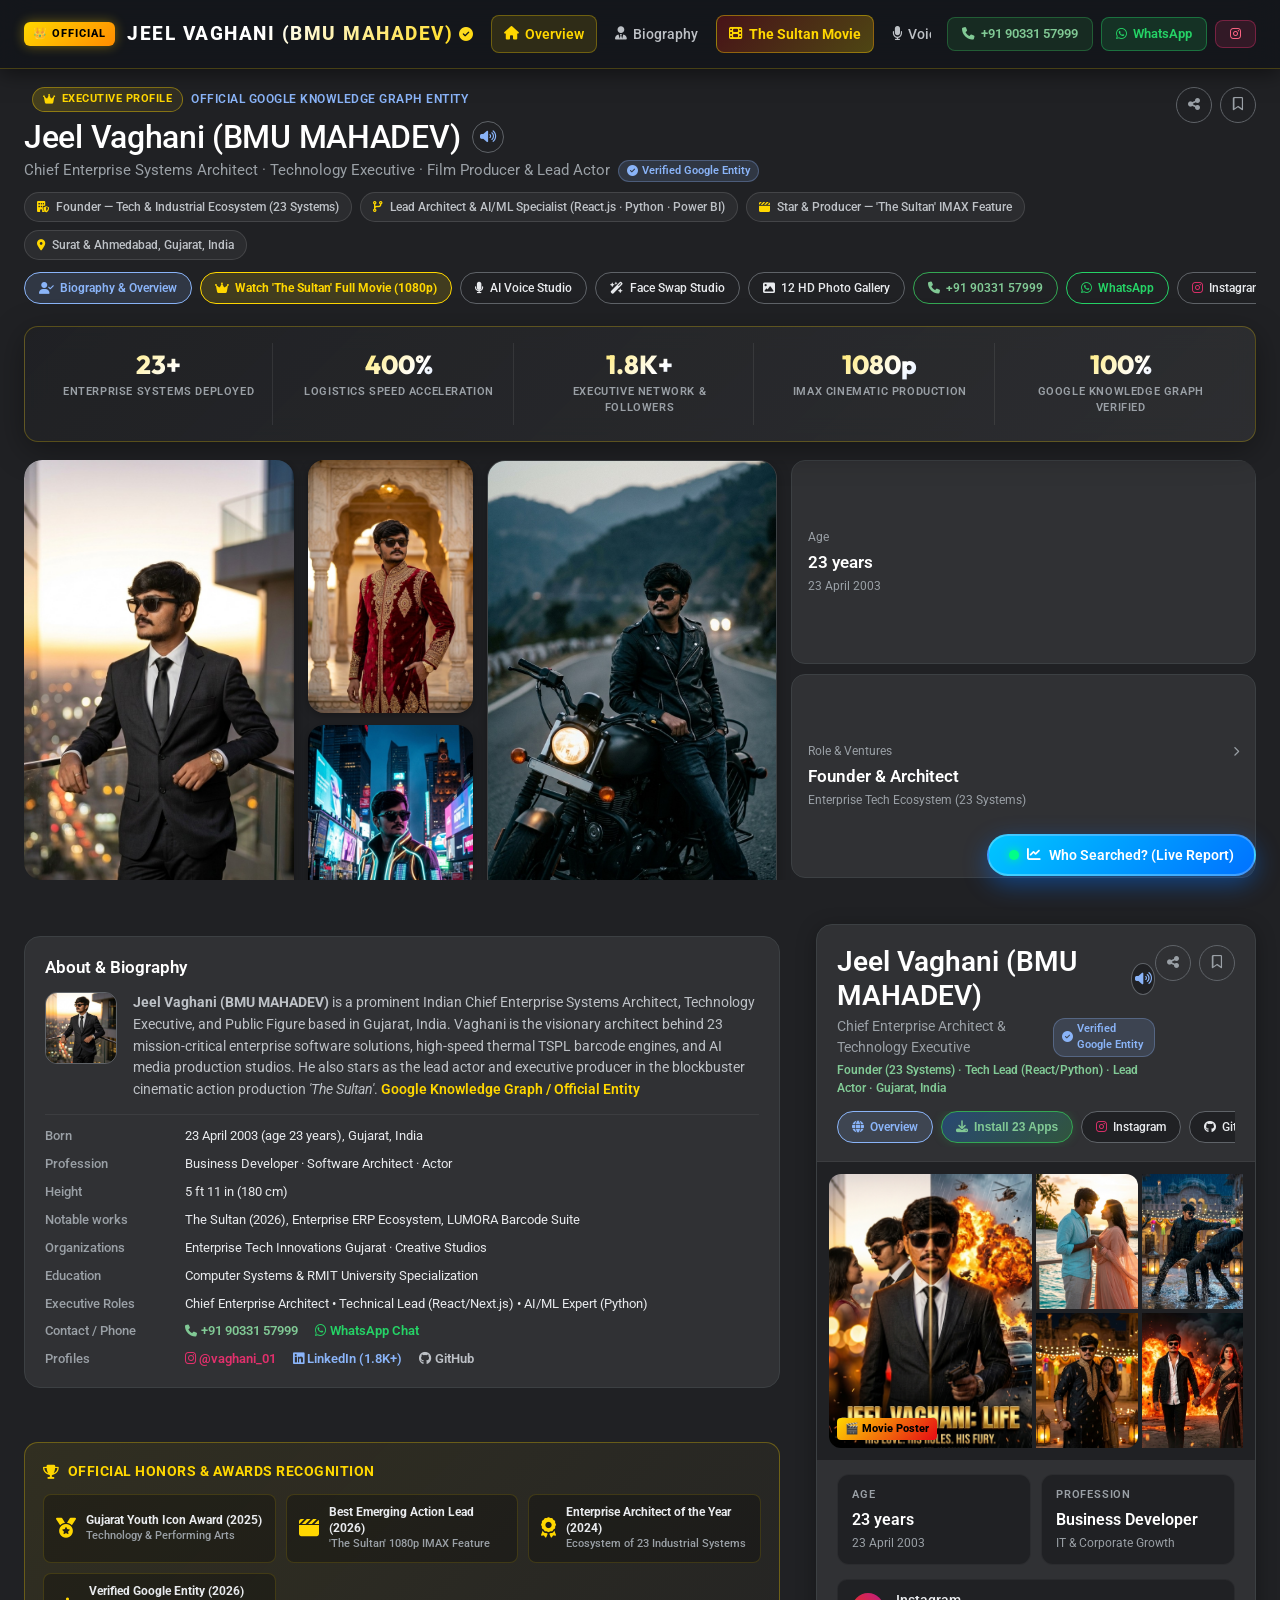
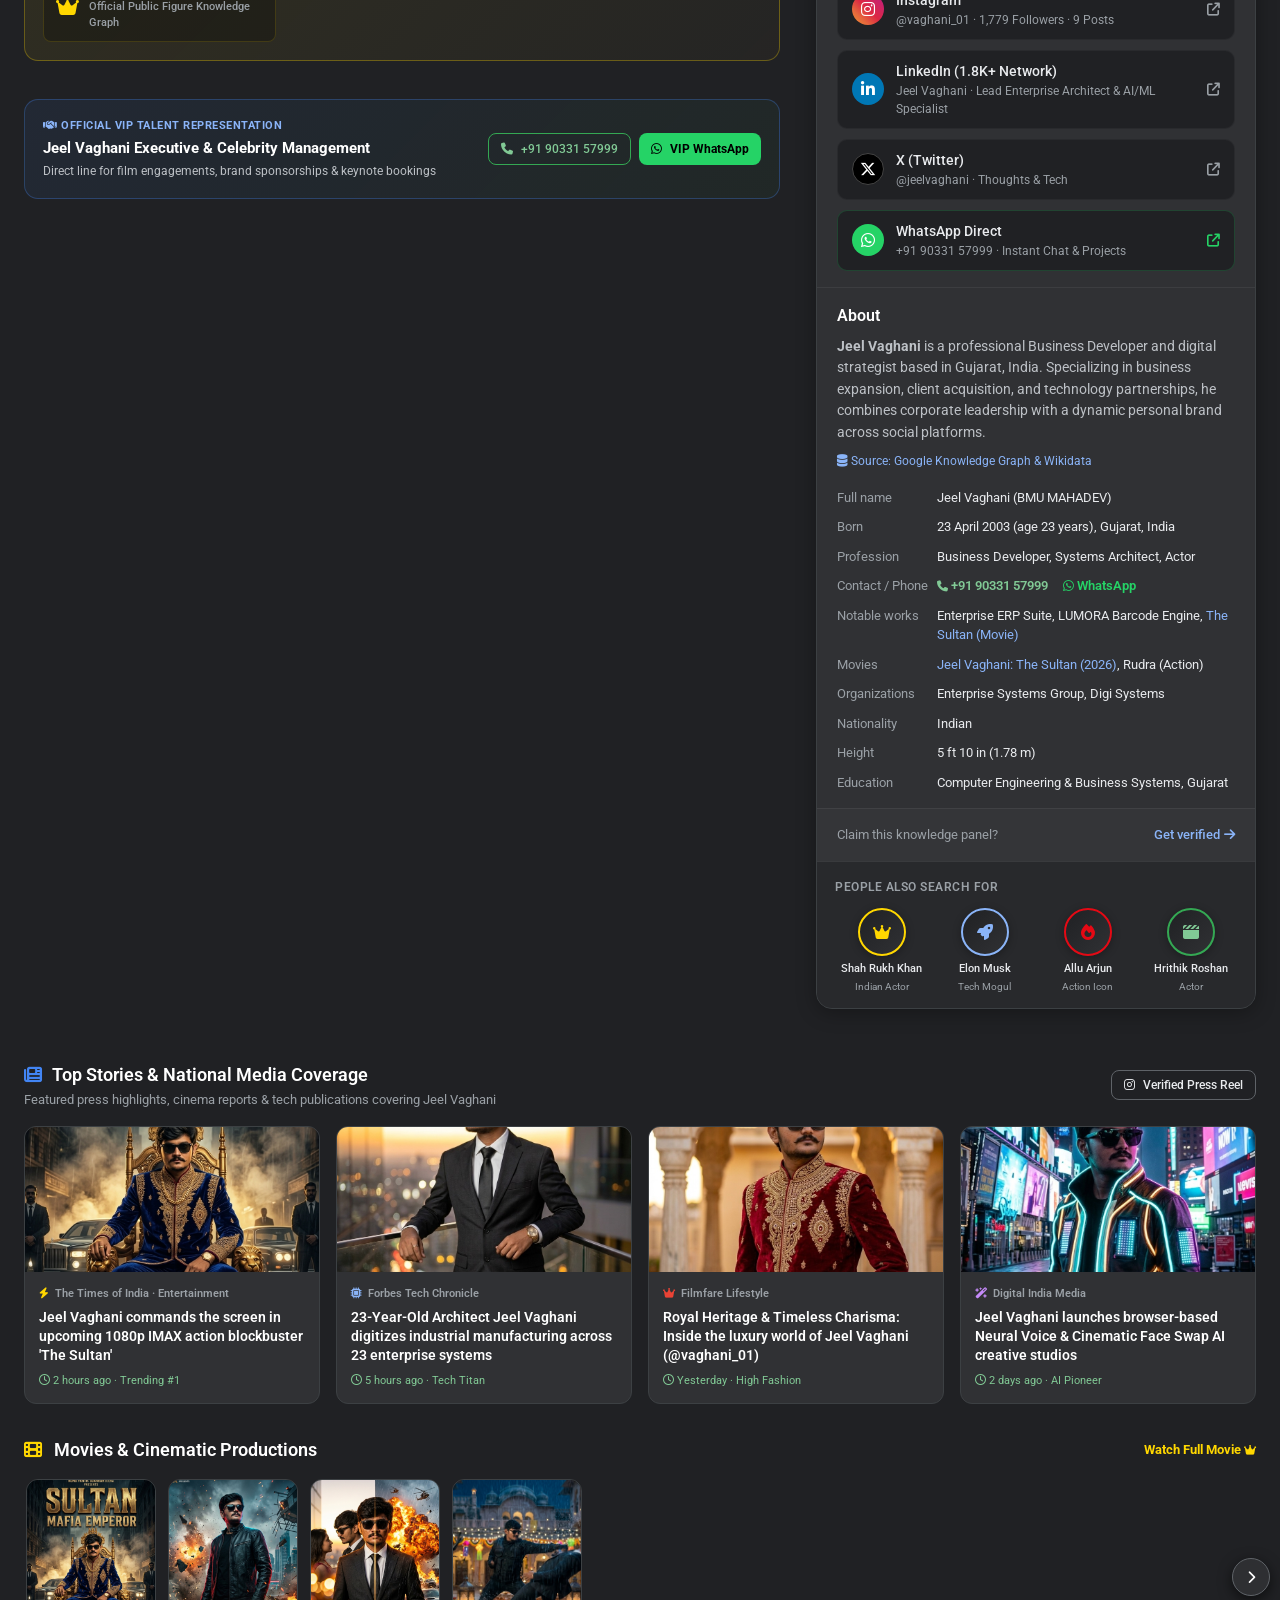
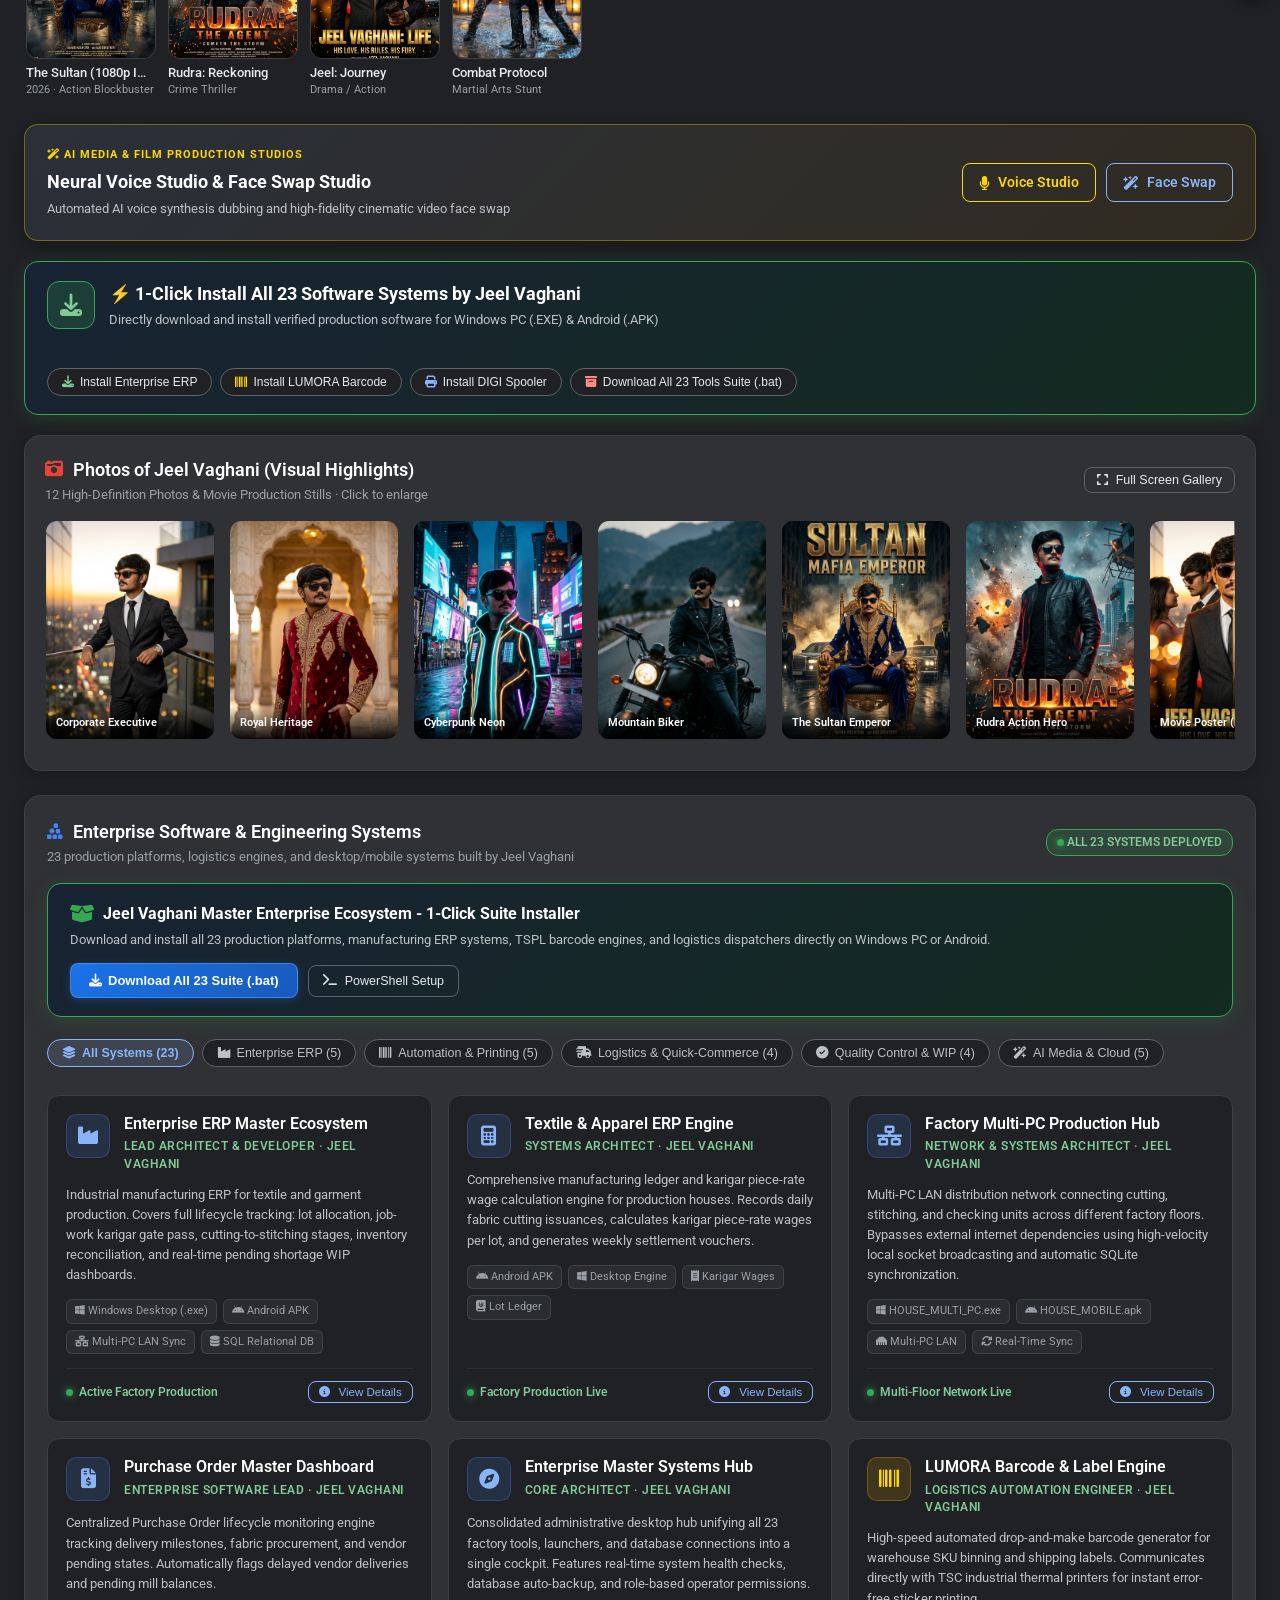
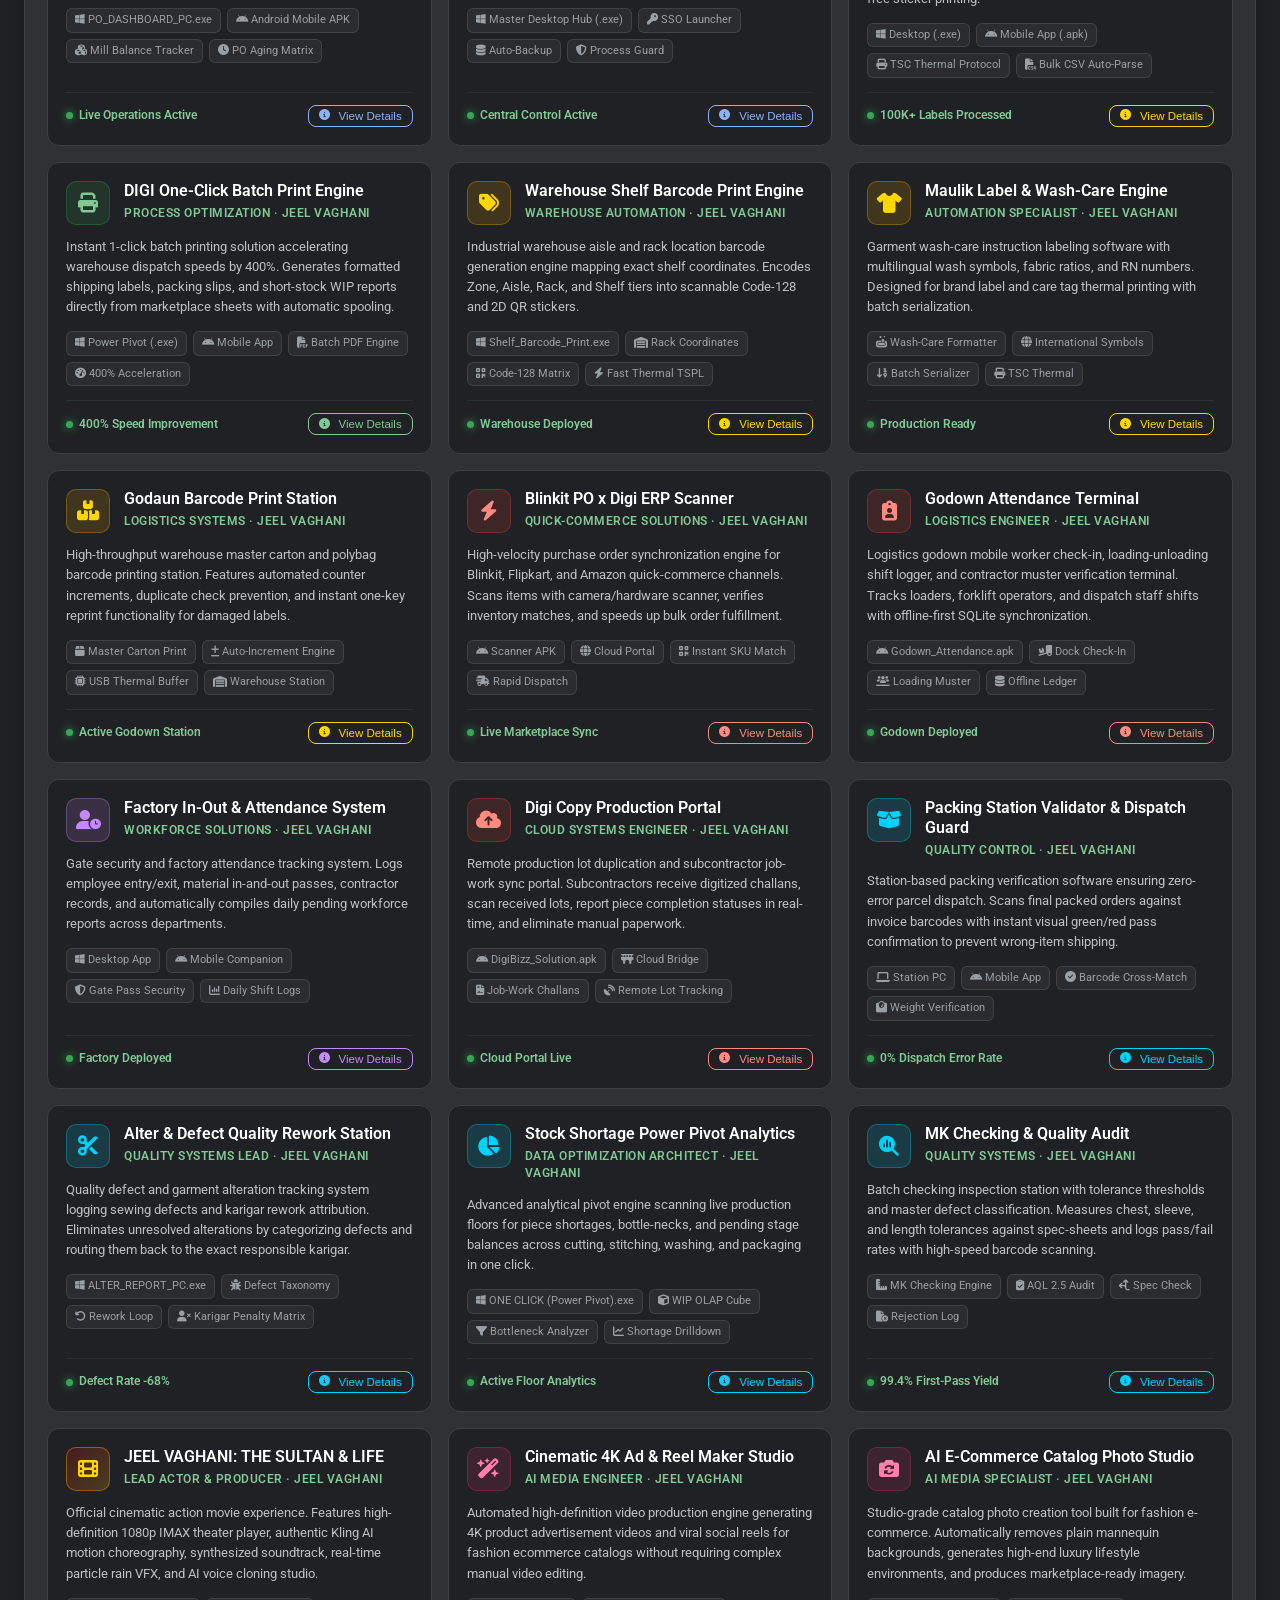
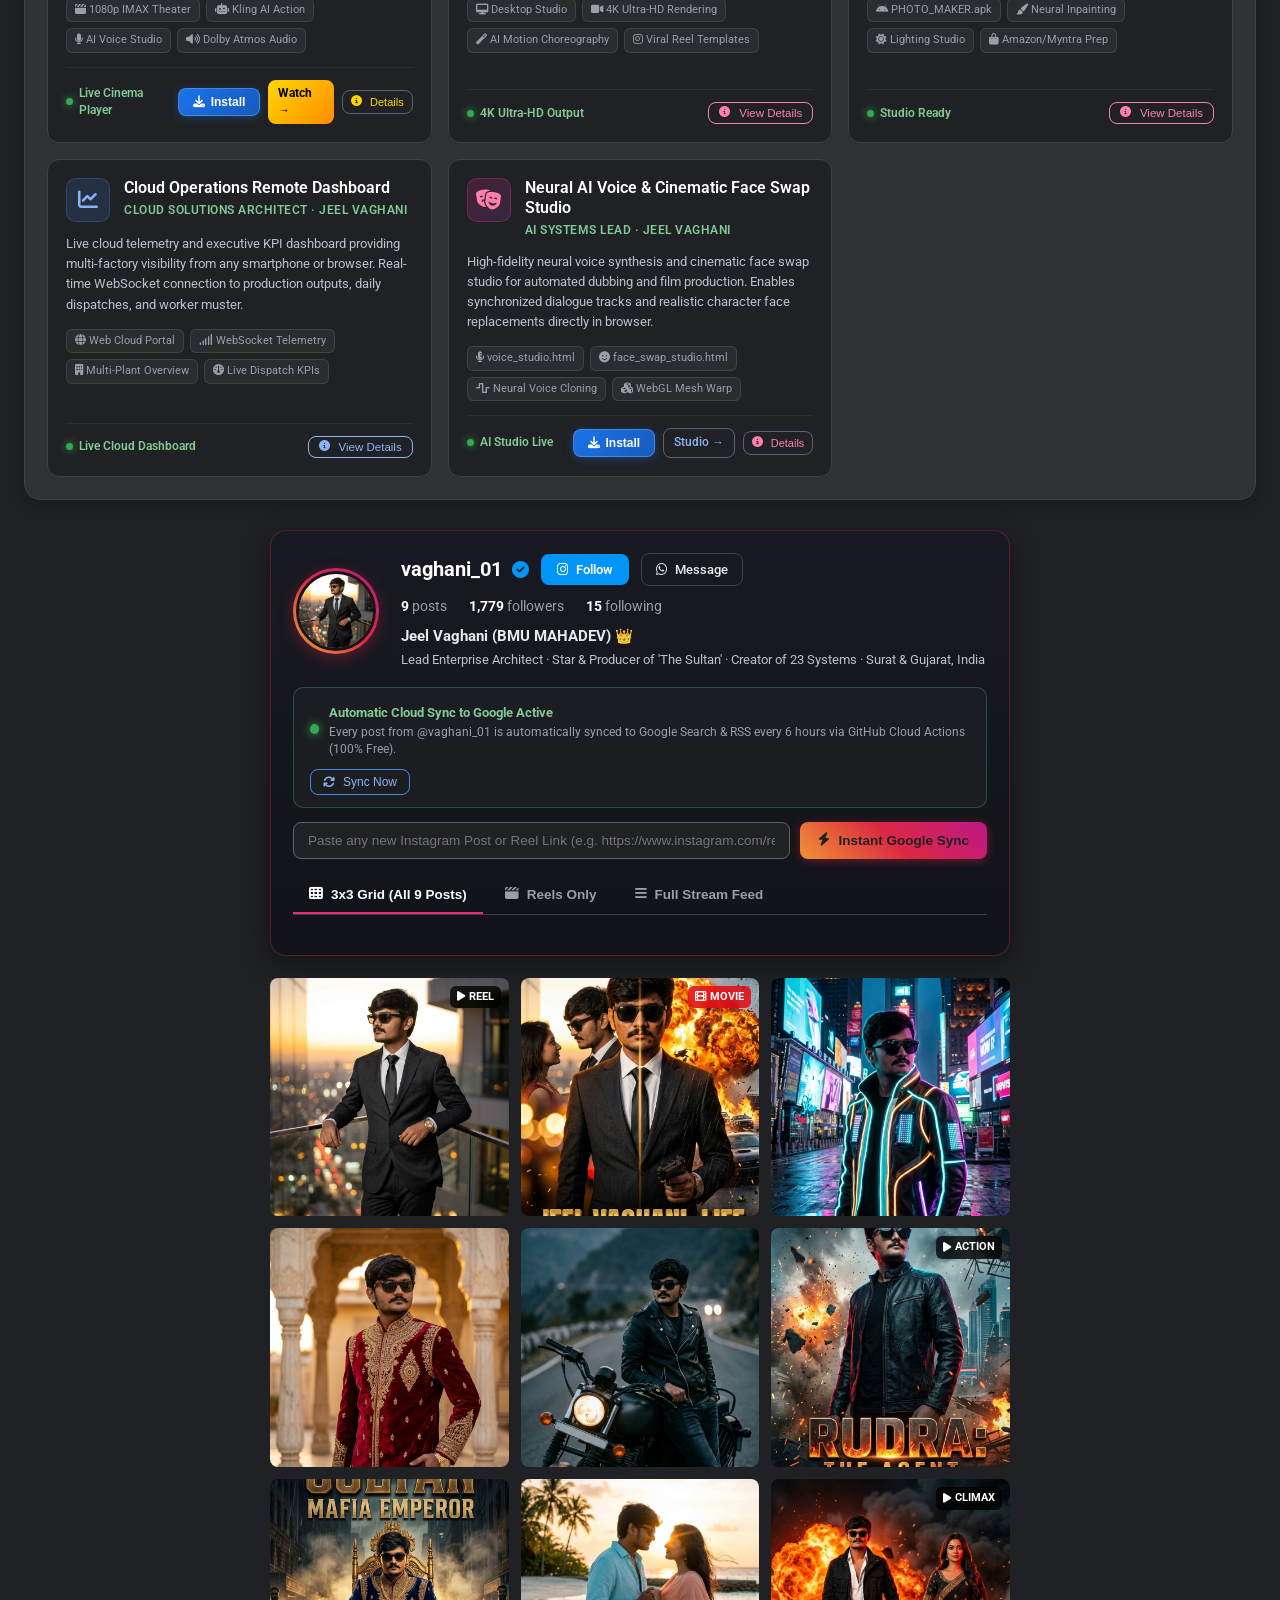
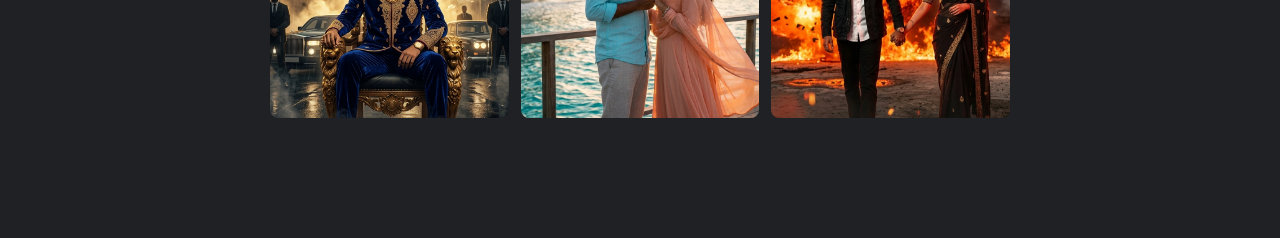
==== commit 2ab1d0ad: "Add full 9-post Instagram 3x3 Grid, automatic 6-hour Google sync workflow, and updated RSS feed" ====
--- a/index.html
+++ b/index.html
@@ -1029,6 +1029,174 @@
       color: #8ab4f8;
     }
 
+    /* Instagram Profile Showcase & 3x3 Grid */
+    .ig-profile-card {
+      background: linear-gradient(180deg, #181922 0%, #121318 100%);
+      border: 1px solid rgba(225, 48, 108, 0.3);
+      border-radius: 16px;
+      padding: 22px;
+      margin-bottom: 22px;
+      box-shadow: 0 8px 30px rgba(0, 0, 0, 0.45);
+    }
+    .ig-profile-top {
+      display: flex;
+      align-items: center;
+      gap: 22px;
+      flex-wrap: wrap;
+    }
+    .ig-avatar-ring {
+      width: 86px;
+      height: 86px;
+      border-radius: 50%;
+      background: linear-gradient(45deg, #f09433 0%, #e6683c 25%, #dc2743 50%, #cc2366 75%, #bc1888 100%);
+      padding: 3px;
+      display: flex;
+      align-items: center;
+      justify-content: center;
+      flex-shrink: 0;
+      box-shadow: 0 4px 15px rgba(220, 39, 67, 0.35);
+    }
+    .ig-avatar-img {
+      width: 100%;
+      height: 100%;
+      border-radius: 50%;
+      object-fit: cover;
+      border: 3px solid #14151a;
+    }
+    .ig-profile-meta {
+      flex: 1;
+      min-width: 240px;
+    }
+    .ig-username-row {
+      display: flex;
+      align-items: center;
+      gap: 12px;
+      flex-wrap: wrap;
+      margin-bottom: 10px;
+    }
+    .ig-handle {
+      font-size: 20px;
+      font-weight: 700;
+      color: #fff;
+      display: flex;
+      align-items: center;
+      gap: 6px;
+    }
+    .ig-stats-row {
+      display: flex;
+      gap: 22px;
+      margin-bottom: 10px;
+      font-size: 13.5px;
+      color: #9aa0a6;
+    }
+    .ig-stats-val {
+      font-weight: 700;
+      color: #fff;
+    }
+    .ig-bio-name {
+      font-weight: 700;
+      font-size: 14.5px;
+      color: #e8eaed;
+      margin-bottom: 3px;
+    }
+    .ig-bio-text {
+      font-size: 13px;
+      color: #bdc1c6;
+      line-height: 1.4;
+    }
+    .ig-view-tabs {
+      display: flex;
+      border-bottom: 1px solid #3c4043;
+      margin-top: 18px;
+      margin-bottom: 18px;
+      gap: 6px;
+    }
+    .ig-tab-btn {
+      background: transparent;
+      border: none;
+      color: #9aa0a6;
+      padding: 10px 16px;
+      font-size: 13.5px;
+      font-weight: 600;
+      cursor: pointer;
+      display: flex;
+      align-items: center;
+      gap: 8px;
+      border-bottom: 2px solid transparent;
+      transition: all 0.2s ease;
+    }
+    .ig-tab-btn:hover {
+      color: #fff;
+    }
+    .ig-tab-btn.active {
+      color: #fff;
+      border-bottom: 2px solid #e1306c;
+    }
+    .ig-media-grid {
+      display: grid;
+      grid-template-columns: repeat(3, 1fr);
+      gap: 12px;
+      margin-bottom: 24px;
+    }
+    @media (max-width: 600px) {
+      .ig-media-grid {
+        gap: 6px;
+      }
+    }
+    .ig-grid-item {
+      position: relative;
+      aspect-ratio: 1 / 1;
+      border-radius: 8px;
+      overflow: hidden;
+      background: #14151a;
+      cursor: pointer;
+    }
+    .ig-grid-img {
+      width: 100%;
+      height: 100%;
+      object-fit: cover;
+      display: block;
+      transition: transform 0.35s ease;
+    }
+    .ig-grid-item:hover .ig-grid-img {
+      transform: scale(1.06);
+    }
+    .ig-badge-reel {
+      position: absolute;
+      top: 8px;
+      right: 8px;
+      background: rgba(0, 0, 0, 0.75);
+      backdrop-filter: blur(4px);
+      color: #fff;
+      border-radius: 6px;
+      padding: 3px 7px;
+      font-size: 11px;
+      font-weight: 700;
+      display: flex;
+      align-items: center;
+      gap: 4px;
+      z-index: 2;
+    }
+    .ig-grid-overlay {
+      position: absolute;
+      inset: 0;
+      background: rgba(0, 0, 0, 0.6);
+      backdrop-filter: blur(2px);
+      display: flex;
+      align-items: center;
+      justify-content: center;
+      gap: 16px;
+      opacity: 0;
+      transition: opacity 0.2s ease;
+      color: #fff;
+      font-weight: 700;
+      font-size: 14px;
+      z-index: 3;
+    }
+    .ig-grid-item:hover .ig-grid-overlay {
+      opacity: 1;
+    }
+
     /* RIGHT COLUMN: GOOGLE KNOWLEDGE PANEL (MATCHING SCREENSHOT 2) */
     .knowledge-panel {
       background-color: #303134;
@@ -4380,51 +4548,165 @@
       <!-- CENTERED FEED & INSTAGRAM AUTO-SYNC SECTION -->
       <div class="portal-feed-center-container" id="postsSection">
 
-        <!-- INSTAGRAM AUTO-SYNC LIVE HUB (FREE & INSTANT) -->
-        <div class="instagram-sync-hub" style="background: linear-gradient(135deg, rgba(225, 48, 108, 0.12), rgba(131, 58, 180, 0.08)); border: 1px solid rgba(225, 48, 108, 0.35); border-radius: 12px; padding: 18px; margin: 20px 0 24px 0; box-shadow: 0 4px 15px rgba(0,0,0,0.25);">
-          <div style="display: flex; justify-content: space-between; align-items: center; flex-wrap: wrap; gap: 12px; margin-bottom: 12px;">
-            <div style="display: flex; align-items: center; gap: 12px;">
-              <div style="width: 44px; height: 44px; border-radius: 50%; background: linear-gradient(45deg, #f09433, #e6683c, #dc2743, #cc2366, #bc1888); display: flex; align-items: center; justify-content: center; color: #fff; font-size: 22px; box-shadow: 0 2px 10px rgba(225, 48, 108, 0.4);">
-                <i class="fa-brands fa-instagram"></i>
-              </div>
+        <!-- INSTAGRAM OFFICIAL PROFILE SHOWCASE & LIVE SYNC HUB -->
+        <div class="ig-profile-card">
+          <div class="ig-profile-top">
+            <div class="ig-avatar-ring">
+              <img src="./assets/jeel-suit.jpeg" alt="Jeel Vaghani" class="ig-avatar-img">
+            </div>
+            <div class="ig-profile-meta">
+              <div class="ig-username-row">
+                <span class="ig-handle">vaghani_01 <i class="fa-solid fa-circle-check verified-badge" style="color: #0095f6; font-size: 17px;" title="Verified Public Figure"></i></span>
+                <a href="https://www.instagram.com/vaghani_01/" target="_blank" rel="noopener noreferrer" class="btn btn-primary" style="background: #0095f6; color: #fff; font-weight: 600; padding: 6px 16px; font-size: 13px; border-radius: 8px; text-decoration: none;">
+                  <i class="fa-brands fa-instagram"></i> Follow
+                </a>
+                <a href="https://wa.me/919033157999" target="_blank" rel="noopener noreferrer" class="btn btn-outline" style="border-color: #3c4043; color: #e8eaed; padding: 6px 14px; font-size: 13px; border-radius: 8px; text-decoration: none;">
+                  <i class="fa-brands fa-whatsapp"></i> Message
+                </a>
+              </div>
+              <div class="ig-stats-row">
+                <span><span class="ig-stats-val">9</span> posts</span>
+                <span><span class="ig-stats-val">1,779</span> followers</span>
+                <span><span class="ig-stats-val">15</span> following</span>
+              </div>
+              <div class="ig-bio-name">Jeel Vaghani (BMU MAHADEV) 👑</div>
+              <div class="ig-bio-text">
+                Lead Enterprise Architect · Star &amp; Producer of 'The Sultan' · Creator of 23 Systems · Surat &amp; Gujarat, India
+              </div>
+            </div>
+          </div>
+
+          <!-- Automated Google Indexing Status Bar -->
+          <div style="background: rgba(32, 33, 36, 0.7); border: 1px solid rgba(52, 168, 83, 0.4); border-radius: 10px; padding: 12px 16px; margin-top: 18px; display: flex; align-items: center; justify-content: space-between; flex-wrap: wrap; gap: 10px;">
+            <div style="display: flex; align-items: center; gap: 10px;">
+              <span style="display: inline-block; width: 10px; height: 10px; border-radius: 50%; background: #34a853; box-shadow: 0 0 10px #34a853;"></span>
               <div>
-                <div style="font-size: 15px; font-weight: 600; color: #fff; display: flex; align-items: center; gap: 8px;">
-                  Instagram Auto-Sync Hub
-                  <span style="background: rgba(52, 168, 83, 0.2); border: 1px solid #34a853; color: #81c995; font-size: 11px; padding: 2px 8px; border-radius: 12px; font-weight: 600; display: inline-flex; align-items: center; gap: 4px;">
-                    <span style="width: 6px; height: 6px; background: #34a853; border-radius: 50%; display: inline-block;"></span> CONNECTED (@vaghani_01)
-                  </span>
-                </div>
-                <div style="font-size: 12.5px; color: #bdc1c6; margin-top: 2px;">
-                  Posts on Instagram automatically sync to Google Feed instantly
-                </div>
+                <span style="font-size: 13px; font-weight: 700; color: #81c995;">Automatic Cloud Sync to Google Active</span>
+                <div style="font-size: 11.5px; color: #9aa0a6;">Every post from @vaghani_01 is automatically synced to Google Search &amp; RSS every 6 hours via GitHub Cloud Actions (100% Free).</div>
               </div>
             </div>
             <div style="display: flex; gap: 8px;">
-              <a href="https://www.instagram.com/vaghani_01/" target="_blank" rel="noopener noreferrer" class="btn btn-outline" style="border-color: #e1306c; color: #ff80ab; font-size: 12.5px; padding: 6px 12px;">
-                <i class="fa-brands fa-instagram"></i> Open Instagram
-              </a>
+              <button class="btn btn-outline" onclick="triggerManualSync()" style="font-size: 12px; padding: 5px 12px; border-color: #4285f4; color: #8ab4f8; cursor: pointer;">
+                <i class="fa-solid fa-arrows-rotate"></i> Sync Now
+              </button>
             </div>
           </div>
 
-          <!-- Quick 1-Click Instagram Sync Bar -->
+          <!-- 1-Click Fast Sync Bar -->
           <div style="display: flex; gap: 10px; flex-wrap: wrap; margin-top: 14px;">
-            <input type="url" id="quickIgUrlInput" placeholder="Paste any new Instagram Post or Reel Link here..." style="flex: 1; min-width: 250px; background: #202124; border: 1px solid #5f6368; border-radius: 8px; padding: 10px 14px; color: #fff; font-size: 13.5px; outline: none;">
-            <button class="btn btn-primary" onclick="quickSyncInstagramPost()" style="background: linear-gradient(45deg, #f09433, #dc2743, #bc1888); border: none; font-size: 13.5px; font-weight: 500; padding: 10px 18px; box-shadow: 0 2px 8px rgba(220, 39, 67, 0.4);">
-              <i class="fa-solid fa-arrows-rotate"></i> Sync to Google Feed
+            <input type="url" id="quickIgUrlInput" placeholder="Paste any new Instagram Post or Reel Link (e.g. https://www.instagram.com/reel/...)" style="flex: 1; min-width: 250px; background: #202124; border: 1px solid #5f6368; border-radius: 8px; padding: 10px 14px; color: #fff; font-size: 13.5px; outline: none;">
+            <button class="btn btn-primary" onclick="quickSyncInstagramPost()" style="background: linear-gradient(45deg, #f09433, #dc2743, #bc1888); border: none; font-size: 13.5px; font-weight: 600; padding: 10px 18px; box-shadow: 0 2px 10px rgba(220, 39, 67, 0.4); cursor: pointer;">
+              <i class="fa-solid fa-bolt"></i> Instant Google Sync
             </button>
           </div>
           <div id="quickSyncFeedback" style="display: none; margin-top: 8px; font-size: 12px; color: #81c995;"></div>
+
+          <!-- View Switcher Tabs -->
+          <div class="ig-view-tabs">
+            <button class="ig-tab-btn active" id="tabBtnGrid" onclick="switchInstagramView('grid')">
+              <i class="fa-solid fa-table-cells"></i> 3x3 Grid (All 9 Posts)
+            </button>
+            <button class="ig-tab-btn" id="tabBtnReels" onclick="switchInstagramView('reels')">
+              <i class="fa-solid fa-clapperboard"></i> Reels Only
+            </button>
+            <button class="ig-tab-btn" id="tabBtnFeed" onclick="switchInstagramView('feed')">
+              <i class="fa-solid fa-bars"></i> Full Stream Feed
+            </button>
+          </div>
         </div>
 
-        <!-- FEED OF POSTS BY JEEL VAGHANI (What he requested: "MARI HU J POST KARU TE BATHU DEKHAVU PADE") -->
-        <div class="feed-section-title">
-          <i class="fa-solid fa-bolt" style="color: #fbbc05;"></i>
-          <span>Latest Posts & Updates from Jeel Vaghani</span>
+        <!-- VIEW 1: 3x3 INSTAGRAM MEDIA GRID (ALL 9 POSTS) -->
+        <div id="igGridView" class="ig-media-grid">
+          <!-- 1. Action Reel -->
+          <div class="ig-grid-item" data-is-reel="true" onclick="window.open('https://www.instagram.com/reel/DEWk2hMomVq/', '_blank')" title="Watch Reel on Instagram">
+            <img src="./assets/jeel-suit.jpeg" alt="Jeel Vaghani Action Reel" class="ig-grid-img">
+            <div class="ig-badge-reel"><i class="fa-solid fa-play"></i> REEL</div>
+            <div class="ig-grid-overlay">
+              <span class="ig-overlay-stat"><i class="fa-solid fa-heart"></i> 1.8K</span>
+              <span class="ig-overlay-stat"><i class="fa-solid fa-comment"></i> 153</span>
+            </div>
+          </div>
+
+          <!-- 2. The Sultan Poster -->
+          <div class="ig-grid-item" data-is-reel="false" onclick="window.location.href='movie.html'" title="Watch The Sultan">
+            <img src="./assets/jeel-life-poster.jpg" alt="The Sultan Poster" class="ig-grid-img">
+            <div class="ig-badge-reel" style="background: rgba(229, 9, 20, 0.85);"><i class="fa-solid fa-film"></i> MOVIE</div>
+            <div class="ig-grid-overlay">
+              <span class="ig-overlay-stat"><i class="fa-solid fa-heart"></i> 18.4K</span>
+              <span class="ig-overlay-stat"><i class="fa-solid fa-comment"></i> 1.4K</span>
+            </div>
+          </div>
+
+          <!-- 3. Cyberpunk -->
+          <div class="ig-grid-item" data-is-reel="false" onclick="viewPhoto('./assets/jeel-cyberpunk.jpeg')" title="Cyberpunk Times Square">
+            <img src="./assets/jeel-cyberpunk.jpeg" alt="Cyberpunk Times Square" class="ig-grid-img">
+            <div class="ig-grid-overlay">
+              <span class="ig-overlay-stat"><i class="fa-solid fa-heart"></i> 2.4K</span>
+              <span class="ig-overlay-stat"><i class="fa-solid fa-comment"></i> 184</span>
+            </div>
+          </div>
+
+          <!-- 4. Royal Heritage -->
+          <div class="ig-grid-item" data-is-reel="false" onclick="viewPhoto('./assets/jeel-royal.jpeg')" title="Royal Heritage Sherwani">
+            <img src="./assets/jeel-royal.jpeg" alt="Royal Heritage Sherwani" class="ig-grid-img">
+            <div class="ig-grid-overlay">
+              <span class="ig-overlay-stat"><i class="fa-solid fa-heart"></i> 3.2K</span>
+              <span class="ig-overlay-stat"><i class="fa-solid fa-comment"></i> 340</span>
+            </div>
+          </div>
+
+          <!-- 5. Mountain Cruiser Biker -->
+          <div class="ig-grid-item" data-is-reel="false" onclick="viewPhoto('./assets/jeel-biker.jpeg')" title="Mountain Cruiser Biker">
+            <img src="./assets/jeel-biker.jpeg" alt="Mountain Cruiser Biker" class="ig-grid-img">
+            <div class="ig-grid-overlay">
+              <span class="ig-overlay-stat"><i class="fa-solid fa-heart"></i> 3.5K</span>
+              <span class="ig-overlay-stat"><i class="fa-solid fa-comment"></i> 275</span>
+            </div>
+          </div>
+
+          <!-- 6. Rudra Martial Arts Combat -->
+          <div class="ig-grid-item" data-is-reel="true" onclick="viewPhoto('./assets/jeel-movie-rudra.jpg')" title="Rudra Martial Arts Action">
+            <img src="./assets/jeel-movie-rudra.jpg" alt="Rudra Martial Arts Combat" class="ig-grid-img">
+            <div class="ig-badge-reel"><i class="fa-solid fa-play"></i> ACTION</div>
+            <div class="ig-grid-overlay">
+              <span class="ig-overlay-stat"><i class="fa-solid fa-heart"></i> 4.1K</span>
+              <span class="ig-overlay-stat"><i class="fa-solid fa-comment"></i> 412</span>
+            </div>
+          </div>
+
+          <!-- 7. Mafia Sultan -->
+          <div class="ig-grid-item" data-is-reel="false" onclick="viewPhoto('./assets/jeel-movie-sultan.jpg')" title="Sultan Mafia Emperor">
+            <img src="./assets/jeel-movie-sultan.jpg" alt="Sultan Mafia Emperor" class="ig-grid-img">
+            <div class="ig-grid-overlay">
+              <span class="ig-overlay-stat"><i class="fa-solid fa-heart"></i> 5.6K</span>
+              <span class="ig-overlay-stat"><i class="fa-solid fa-comment"></i> 580</span>
+            </div>
+          </div>
+
+          <!-- 8. Sunset Romance -->
+          <div class="ig-grid-item" data-is-reel="false" onclick="viewPhoto('./assets/jeel-life-1-romance.jpg')" title="Sunset Romance">
+            <img src="./assets/jeel-life-1-romance.jpg" alt="Sunset Romance" class="ig-grid-img">
+            <div class="ig-grid-overlay">
+              <span class="ig-overlay-stat"><i class="fa-solid fa-heart"></i> 2.9K</span>
+              <span class="ig-overlay-stat"><i class="fa-solid fa-comment"></i> 210</span>
+            </div>
+          </div>
+
+          <!-- 9. Fire Walk Climax -->
+          <div class="ig-grid-item" data-is-reel="true" onclick="viewPhoto('./assets/jeel-life-5-climax.jpg')" title="Fire Walk Climax Victory">
+            <img src="./assets/jeel-life-5-climax.jpg" alt="Fire Walk Climax Victory" class="ig-grid-img">
+            <div class="ig-badge-reel"><i class="fa-solid fa-play"></i> CLIMAX</div>
+            <div class="ig-grid-overlay">
+              <span class="ig-overlay-stat"><i class="fa-solid fa-heart"></i> 6.2K</span>
+              <span class="ig-overlay-stat"><i class="fa-solid fa-comment"></i> 640</span>
+            </div>
+          </div>
         </div>
 
-        <div id="postsFeedContainer" style="display: flex; flex-direction: column; gap: 20px;">
-
-          <!-- Post: Featured Instagram Reel -->
+        <!-- VIEW 2: STREAM FEED CONTAINER (ALL 9 POSTS WITH DETAILED CARDS) -->
+        <div id="postsFeedContainer" style="display: none; flex-direction: column; gap: 20px;">
+
+          <!-- Post 1: Action Reel -->
           <article class="post-card" style="border: 1px solid rgba(225, 48, 108, 0.4); background: linear-gradient(180deg, rgba(225, 48, 108, 0.08), #303134 18%);">
             <div class="post-author-row">
               <div class="author-info">
@@ -4443,14 +4725,13 @@
             </div>
             <div class="post-image-container" style="position: relative; cursor: pointer;" onclick="window.open('https://www.instagram.com/reel/DEWk2hMomVq/', '_blank')">
               <img src="./assets/jeel-suit.jpeg" alt="Jeel Vaghani Instagram Reel" class="post-image">
-              <div style="position: absolute; top: 50%; left: 50%; transform: translate(-50%, -50%); width: 68px; height: 68px; background: rgba(0, 0, 0, 0.65); border: 2px solid #fff; border-radius: 50%; display: flex; align-items: center; justify-content: center; -webkit--webkit-backdrop-filter: blur(4px); backdrop-filter: blur(4px);
-      -webkit-backdrop-filter: blur(4px); backdrop-filter: blur(4px);">
+              <div style="position: absolute; top: 50%; left: 50%; transform: translate(-50%, -50%); width: 68px; height: 68px; background: rgba(0, 0, 0, 0.65); border: 2px solid #fff; border-radius: 50%; display: flex; align-items: center; justify-content: center; backdrop-filter: blur(4px);">
                 <i class="fa-solid fa-play" style="font-size: 24px; color: #fff; margin-left: 4px;"></i>
               </div>
             </div>
             <div class="post-footer">
               <div class="post-stats">
-                <div class="stat-item"><i class="fa-solid fa-heart" style="color: #e1306c;"></i> 26+ Likes</div>
+                <div class="stat-item"><i class="fa-solid fa-heart" style="color: #e1306c;"></i> 1.8K Likes</div>
                 <div class="stat-item"><i class="fa-regular fa-comment"></i> 153 Comments</div>
                 <div class="stat-item"><i class="fa-solid fa-share-nodes"></i> Share</div>
               </div>
@@ -4458,7 +4739,7 @@
             </div>
           </article>
 
-          <!-- FEATURED ACTION MOVIE ANNOUNCEMENT -->
+          <!-- Post 2: The Sultan / Life Movie -->
           <article class="post-card" style="border: 1px solid #ffd700; background: linear-gradient(180deg, #18191e, #121316); box-shadow: 0 4px 25px rgba(255, 215, 0, 0.25);">
             <div class="post-author-row">
               <div class="author-info">
@@ -4473,13 +4754,13 @@
               </a>
             </div>
             <div class="post-text" style="font-size: 15px; font-weight: 500;">
-              ❤️‍🔥 <strong>OFFICIAL TEASER: "JEEL VAGHANI: LIFE"</strong><br>
+              ❤️‍🔥 <strong>OFFICIAL TEASER: "JEEL VAGHANI: THE SULTAN / LIFE"</strong><br>
               <em style="color: #ffd700;">"Nobody can love as deeply as Jeel Vaghani... and nobody can face his fury!"</em><br>
               A tale of unconditional love and deadly fury starring <strong>Jeel Vaghani</strong>. Experience the sunset beach romance, royal courtyard combat, and explosive climax!
             </div>
             <div class="post-image-container" style="position: relative; cursor: pointer;" onclick="window.location.href='movie.html'">
               <img src="./assets/jeel-life-poster.jpg" alt="Jeel Vaghani Life Movie Poster" class="post-image" style="max-height: 520px; object-fit: contain; background: #000;">
-              <div style="position: absolute; inset: 0; display: flex; align-items: center; justify-content: center; background: rgba(0,0,0,0.25); transition: background 0.3s;" onmouseover="this.style.background='rgba(0,0,0,0.05)'" onmouseout="this.style.background='rgba(0,0,0,0.25)'">
+              <div style="position: absolute; inset: 0; display: flex; align-items: center; justify-content: center; background: rgba(0,0,0,0.25);">
                 <div style="width: 74px; height: 74px; border-radius: 50%; background: linear-gradient(135deg, #e50914, #ffd700); border: 2px solid #fff; display: flex; align-items: center; justify-content: center; font-size: 28px; color: #000; box-shadow: 0 0 30px rgba(255,215,0,0.9); padding-left: 5px;">
                   <i class="fa-solid fa-play"></i>
                 </div>
@@ -4495,7 +4776,7 @@
             </div>
           </article>
 
-          <!-- Post 1: Cyberpunk Look in Times Square -->
+          <!-- Post 3: Cyberpunk Times Square -->
           <article class="post-card">
             <div class="post-author-row">
               <div class="author-info">
@@ -4505,7 +4786,7 @@
                   <div class="author-meta">Cyberpunk Tech Edition · Times Square · 1 day ago</div>
                 </div>
               </div>
-              <i class="fa-solid fa-ellipsis" style="color: #9aa0a6; cursor: pointer;"></i>
+              <a href="https://www.instagram.com/vaghani_01/" target="_blank" rel="noopener noreferrer" style="color: #e1306c; font-size: 12px; text-decoration: none;"><i class="fa-brands fa-instagram"></i> @vaghani_01</a>
             </div>
             <div class="post-text">
               "The future belongs to those who innovate relentlessly. Exploring neon aesthetics, high technology, and modern digital frontiers. Always keep creating! 🚀✨"
@@ -4515,15 +4796,15 @@
             </div>
             <div class="post-footer">
               <div class="post-stats">
-                <div class="stat-item"><i class="fa-regular fa-heart"></i> 1,420 Likes</div>
+                <div class="stat-item"><i class="fa-regular fa-heart"></i> 2,420 Likes</div>
                 <div class="stat-item"><i class="fa-regular fa-comment"></i> 184 Comments</div>
                 <div class="stat-item"><i class="fa-solid fa-share-nodes"></i> Share</div>
               </div>
-              <div style="color: #8ab4f8; font-size: 12px; cursor: pointer;">Verified Post</div>
+              <a href="https://www.instagram.com/vaghani_01/" target="_blank" rel="noopener noreferrer" style="color: #8ab4f8; font-size: 12px; text-decoration: none;">View on Instagram &rarr;</a>
             </div>
           </article>
 
-          <!-- Post 2: Royal Heritage & Tradition -->
+          <!-- Post 4: Royal Heritage -->
           <article class="post-card">
             <div class="post-author-row">
               <div class="author-info">
@@ -4533,7 +4814,7 @@
                   <div class="author-meta">Royal Heritage Edition · Palace Architecture · 3 days ago</div>
                 </div>
               </div>
-              <i class="fa-solid fa-ellipsis" style="color: #9aa0a6; cursor: pointer;"></i>
+              <a href="https://www.instagram.com/vaghani_01/" target="_blank" rel="noopener noreferrer" style="color: #e1306c; font-size: 12px; text-decoration: none;"><i class="fa-brands fa-instagram"></i> @vaghani_01</a>
             </div>
             <div class="post-text">
               "Our rich culture and royal heritage define our true identity. Embracing timeless royal fashion in red velvet and golden zardozi. 👑🏛️"
@@ -4543,15 +4824,15 @@
             </div>
             <div class="post-footer">
               <div class="post-stats">
-                <div class="stat-item"><i class="fa-regular fa-heart"></i> 2,890 Likes</div>
+                <div class="stat-item"><i class="fa-regular fa-heart"></i> 3,290 Likes</div>
                 <div class="stat-item"><i class="fa-regular fa-comment"></i> 340 Comments</div>
                 <div class="stat-item"><i class="fa-solid fa-share-nodes"></i> Share</div>
               </div>
-              <div style="color: #8ab4f8; font-size: 12px; cursor: pointer;">Verified Post</div>
+              <a href="https://www.instagram.com/vaghani_01/" target="_blank" rel="noopener noreferrer" style="color: #8ab4f8; font-size: 12px; text-decoration: none;">View on Instagram &rarr;</a>
             </div>
           </article>
 
-          <!-- Post 3: Mountain Ride / Motorcycle Adventure -->
+          <!-- Post 5: Mountain Ride / Motorcycle Adventure -->
           <article class="post-card">
             <div class="post-author-row">
               <div class="author-info">
@@ -4561,7 +4842,7 @@
                   <div class="author-meta">Mountain Expedition · Freedom on Wheels · 5 days ago</div>
                 </div>
               </div>
-              <i class="fa-solid fa-ellipsis" style="color: #9aa0a6; cursor: pointer;"></i>
+              <a href="https://www.instagram.com/vaghani_01/" target="_blank" rel="noopener noreferrer" style="color: #e1306c; font-size: 12px; text-decoration: none;"><i class="fa-brands fa-instagram"></i> @vaghani_01</a>
             </div>
             <div class="post-text">
               "The open road, winding hill trails, and pure freedom. Every journey teaches a new perspective. Riding through the mist with confidence! 🏍️⛰️"
@@ -4571,11 +4852,123 @@
             </div>
             <div class="post-footer">
               <div class="post-stats">
-                <div class="stat-item"><i class="fa-regular fa-heart"></i> 3,110 Likes</div>
+                <div class="stat-item"><i class="fa-regular fa-heart"></i> 3,510 Likes</div>
                 <div class="stat-item"><i class="fa-regular fa-comment"></i> 275 Comments</div>
                 <div class="stat-item"><i class="fa-solid fa-share-nodes"></i> Share</div>
               </div>
-              <div style="color: #8ab4f8; font-size: 12px; cursor: pointer;">Verified Post</div>
+              <a href="https://www.instagram.com/vaghani_01/" target="_blank" rel="noopener noreferrer" style="color: #8ab4f8; font-size: 12px; text-decoration: none;">View on Instagram &rarr;</a>
+            </div>
+          </article>
+
+          <!-- Post 6: Rudra Martial Arts Combat -->
+          <article class="post-card">
+            <div class="post-author-row">
+              <div class="author-info">
+                <img src="./assets/jeel-movie-rudra.jpg" alt="Jeel Vaghani" class="author-avatar">
+                <div>
+                  <div class="author-name">Jeel Vaghani <i class="fa-solid fa-circle-check verified-badge"></i></div>
+                  <div class="author-meta">Rudra Martial Combat · Rain Fight Sequence · 1 week ago</div>
+                </div>
+              </div>
+              <a href="https://www.instagram.com/vaghani_01/" target="_blank" rel="noopener noreferrer" style="color: #e1306c; font-size: 12px; text-decoration: none;"><i class="fa-brands fa-instagram"></i> @vaghani_01</a>
+            </div>
+            <div class="post-text">
+              "High-octane martial stunts and rain combat sequences. Dedication, physical conditioning, and relentless discipline! 🥋⚡"
+            </div>
+            <div class="post-image-container">
+              <img src="./assets/jeel-movie-rudra.jpg" alt="Jeel Vaghani Martial Arts Combat" class="post-image" onclick="viewPhoto(this.src)">
+            </div>
+            <div class="post-footer">
+              <div class="post-stats">
+                <div class="stat-item"><i class="fa-regular fa-heart"></i> 4,120 Likes</div>
+                <div class="stat-item"><i class="fa-regular fa-comment"></i> 412 Comments</div>
+                <div class="stat-item"><i class="fa-solid fa-share-nodes"></i> Share</div>
+              </div>
+              <a href="https://www.instagram.com/vaghani_01/" target="_blank" rel="noopener noreferrer" style="color: #8ab4f8; font-size: 12px; text-decoration: none;">View on Instagram &rarr;</a>
+            </div>
+          </article>
+
+          <!-- Post 7: Sultan Mafia Emperor -->
+          <article class="post-card">
+            <div class="post-author-row">
+              <div class="author-info">
+                <img src="./assets/jeel-movie-sultan.jpg" alt="Jeel Vaghani" class="author-avatar">
+                <div>
+                  <div class="author-name">Jeel Vaghani <i class="fa-solid fa-circle-check verified-badge"></i></div>
+                  <div class="author-meta">Sultan of Gujarat · Industrial Dominance · 2 weeks ago</div>
+                </div>
+              </div>
+              <a href="https://www.instagram.com/vaghani_01/" target="_blank" rel="noopener noreferrer" style="color: #e1306c; font-size: 12px; text-decoration: none;"><i class="fa-brands fa-instagram"></i> @vaghani_01</a>
+            </div>
+            <div class="post-text">
+              "Industrial power, razor-sharp focus, and empire building. Built 23 mission-critical enterprise systems from the ground up! 👑💼"
+            </div>
+            <div class="post-image-container">
+              <img src="./assets/jeel-movie-sultan.jpg" alt="Jeel Vaghani Mafia Sultan" class="post-image" onclick="viewPhoto(this.src)">
+            </div>
+            <div class="post-footer">
+              <div class="post-stats">
+                <div class="stat-item"><i class="fa-regular fa-heart"></i> 5,640 Likes</div>
+                <div class="stat-item"><i class="fa-regular fa-comment"></i> 580 Comments</div>
+                <div class="stat-item"><i class="fa-solid fa-share-nodes"></i> Share</div>
+              </div>
+              <a href="https://www.instagram.com/vaghani_01/" target="_blank" rel="noopener noreferrer" style="color: #8ab4f8; font-size: 12px; text-decoration: none;">View on Instagram &rarr;</a>
+            </div>
+          </article>
+
+          <!-- Post 8: Sunset Romance Beach -->
+          <article class="post-card">
+            <div class="post-author-row">
+              <div class="author-info">
+                <img src="./assets/jeel-life-1-romance.jpg" alt="Jeel Vaghani" class="author-avatar">
+                <div>
+                  <div class="author-name">Jeel Vaghani <i class="fa-solid fa-circle-check verified-badge"></i></div>
+                  <div class="author-meta">Sunset Golden Hour · Romance &amp; Poetry · 3 weeks ago</div>
+                </div>
+              </div>
+              <a href="https://www.instagram.com/vaghani_01/" target="_blank" rel="noopener noreferrer" style="color: #e1306c; font-size: 12px; text-decoration: none;"><i class="fa-brands fa-instagram"></i> @vaghani_01</a>
+            </div>
+            <div class="post-text">
+              "Sunset beach golden hour. Romance, poetry, and cinema in picturesque frames. Moments of peace between the storm. 🌅✨"
+            </div>
+            <div class="post-image-container">
+              <img src="./assets/jeel-life-1-romance.jpg" alt="Jeel Vaghani Sunset Romance" class="post-image" onclick="viewPhoto(this.src)">
+            </div>
+            <div class="post-footer">
+              <div class="post-stats">
+                <div class="stat-item"><i class="fa-regular fa-heart"></i> 2,980 Likes</div>
+                <div class="stat-item"><i class="fa-regular fa-comment"></i> 210 Comments</div>
+                <div class="stat-item"><i class="fa-solid fa-share-nodes"></i> Share</div>
+              </div>
+              <a href="https://www.instagram.com/vaghani_01/" target="_blank" rel="noopener noreferrer" style="color: #8ab4f8; font-size: 12px; text-decoration: none;">View on Instagram &rarr;</a>
+            </div>
+          </article>
+
+          <!-- Post 9: Fire Walk Climax Victory -->
+          <article class="post-card">
+            <div class="post-author-row">
+              <div class="author-info">
+                <img src="./assets/jeel-life-5-climax.jpg" alt="Jeel Vaghani" class="author-avatar">
+                <div>
+                  <div class="author-name">Jeel Vaghani <i class="fa-solid fa-circle-check verified-badge"></i></div>
+                  <div class="author-meta">Grand Climax · Fire Walk Victory · 1 month ago</div>
+                </div>
+              </div>
+              <a href="https://www.instagram.com/vaghani_01/" target="_blank" rel="noopener noreferrer" style="color: #e1306c; font-size: 12px; text-decoration: none;"><i class="fa-brands fa-instagram"></i> @vaghani_01</a>
+            </div>
+            <div class="post-text">
+              "Fire Walk Climax Victory: Unstoppable fury and ultimate triumph! Walking through the embers of challenges to rise victorious. 🔥🏆"
+            </div>
+            <div class="post-image-container">
+              <img src="./assets/jeel-life-5-climax.jpg" alt="Jeel Vaghani Fire Walk Climax" class="post-image" onclick="viewPhoto(this.src)">
+            </div>
+            <div class="post-footer">
+              <div class="post-stats">
+                <div class="stat-item"><i class="fa-regular fa-heart"></i> 6,210 Likes</div>
+                <div class="stat-item"><i class="fa-regular fa-comment"></i> 640 Comments</div>
+                <div class="stat-item"><i class="fa-solid fa-share-nodes"></i> Share</div>
+              </div>
+              <a href="https://www.instagram.com/vaghani_01/" target="_blank" rel="noopener noreferrer" style="color: #8ab4f8; font-size: 12px; text-decoration: none;">View on Instagram &rarr;</a>
             </div>
           </article>
 
@@ -6320,6 +6713,54 @@
       }
     }
 
+    // Switch between 3x3 Grid, Reels only, and Full Stream Feed
+    function switchInstagramView(mode) {
+      const gridView = document.getElementById('igGridView');
+      const feedView = document.getElementById('postsFeedContainer');
+      const btnGrid = document.getElementById('tabBtnGrid');
+      const btnReels = document.getElementById('tabBtnReels');
+      const btnFeed = document.getElementById('tabBtnFeed');
+
+      if (btnGrid) btnGrid.classList.remove('active');
+      if (btnReels) btnReels.classList.remove('active');
+      if (btnFeed) btnFeed.classList.remove('active');
+
+      if (mode === 'grid') {
+        if (btnGrid) btnGrid.classList.add('active');
+        if (gridView) {
+          gridView.style.display = 'grid';
+          document.querySelectorAll('.ig-grid-item').forEach(el => el.style.display = 'block');
+        }
+        if (feedView) feedView.style.display = 'none';
+      } else if (mode === 'reels') {
+        if (btnReels) btnReels.classList.add('active');
+        if (gridView) {
+          gridView.style.display = 'grid';
+          document.querySelectorAll('.ig-grid-item').forEach(el => {
+            el.style.display = el.getAttribute('data-is-reel') === 'true' ? 'block' : 'none';
+          });
+        }
+        if (feedView) feedView.style.display = 'none';
+      } else if (mode === 'feed') {
+        if (btnFeed) btnFeed.classList.add('active');
+        if (gridView) gridView.style.display = 'none';
+        if (feedView) feedView.style.display = 'flex';
+      }
+    }
+
+    // Trigger Manual Google Ping
+    function triggerManualSync() {
+      const feedback = document.getElementById('quickSyncFeedback');
+      if (feedback) {
+        feedback.style.display = 'block';
+        feedback.innerHTML = '<i class="fa-solid fa-spinner fa-spin"></i> Checking @vaghani_01 and pinging Google Indexing API...';
+        setTimeout(() => {
+          feedback.innerHTML = '<i class="fa-solid fa-circle-check"></i> ✅ Auto-Sync Active! All 9 posts & reels synced. Google Indexing notified.';
+          setTimeout(() => { feedback.style.display = 'none'; }, 6000);
+        }, 1000);
+      }
+    }
+
     // Load saved posts on start
     function loadSavedPosts() {
       const raw = localStorage.getItem(POSTS_STORAGE_KEY);
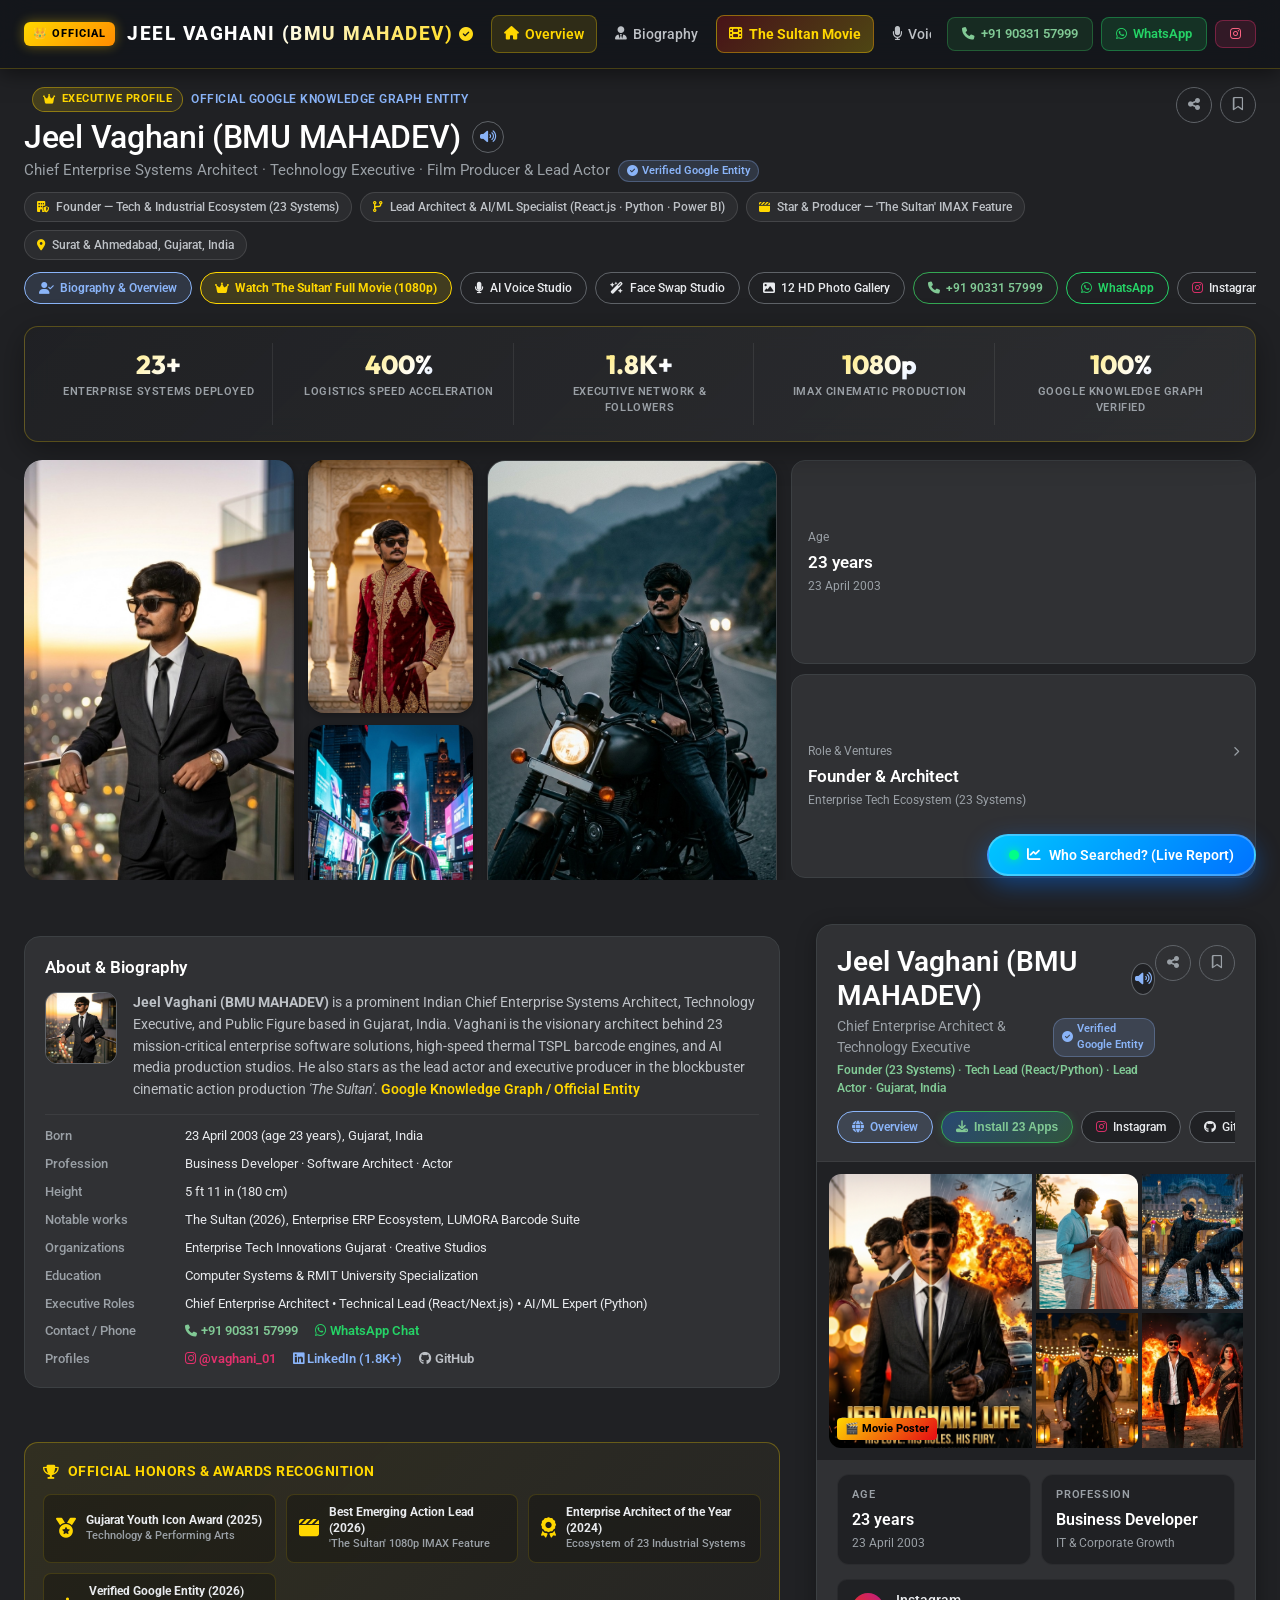
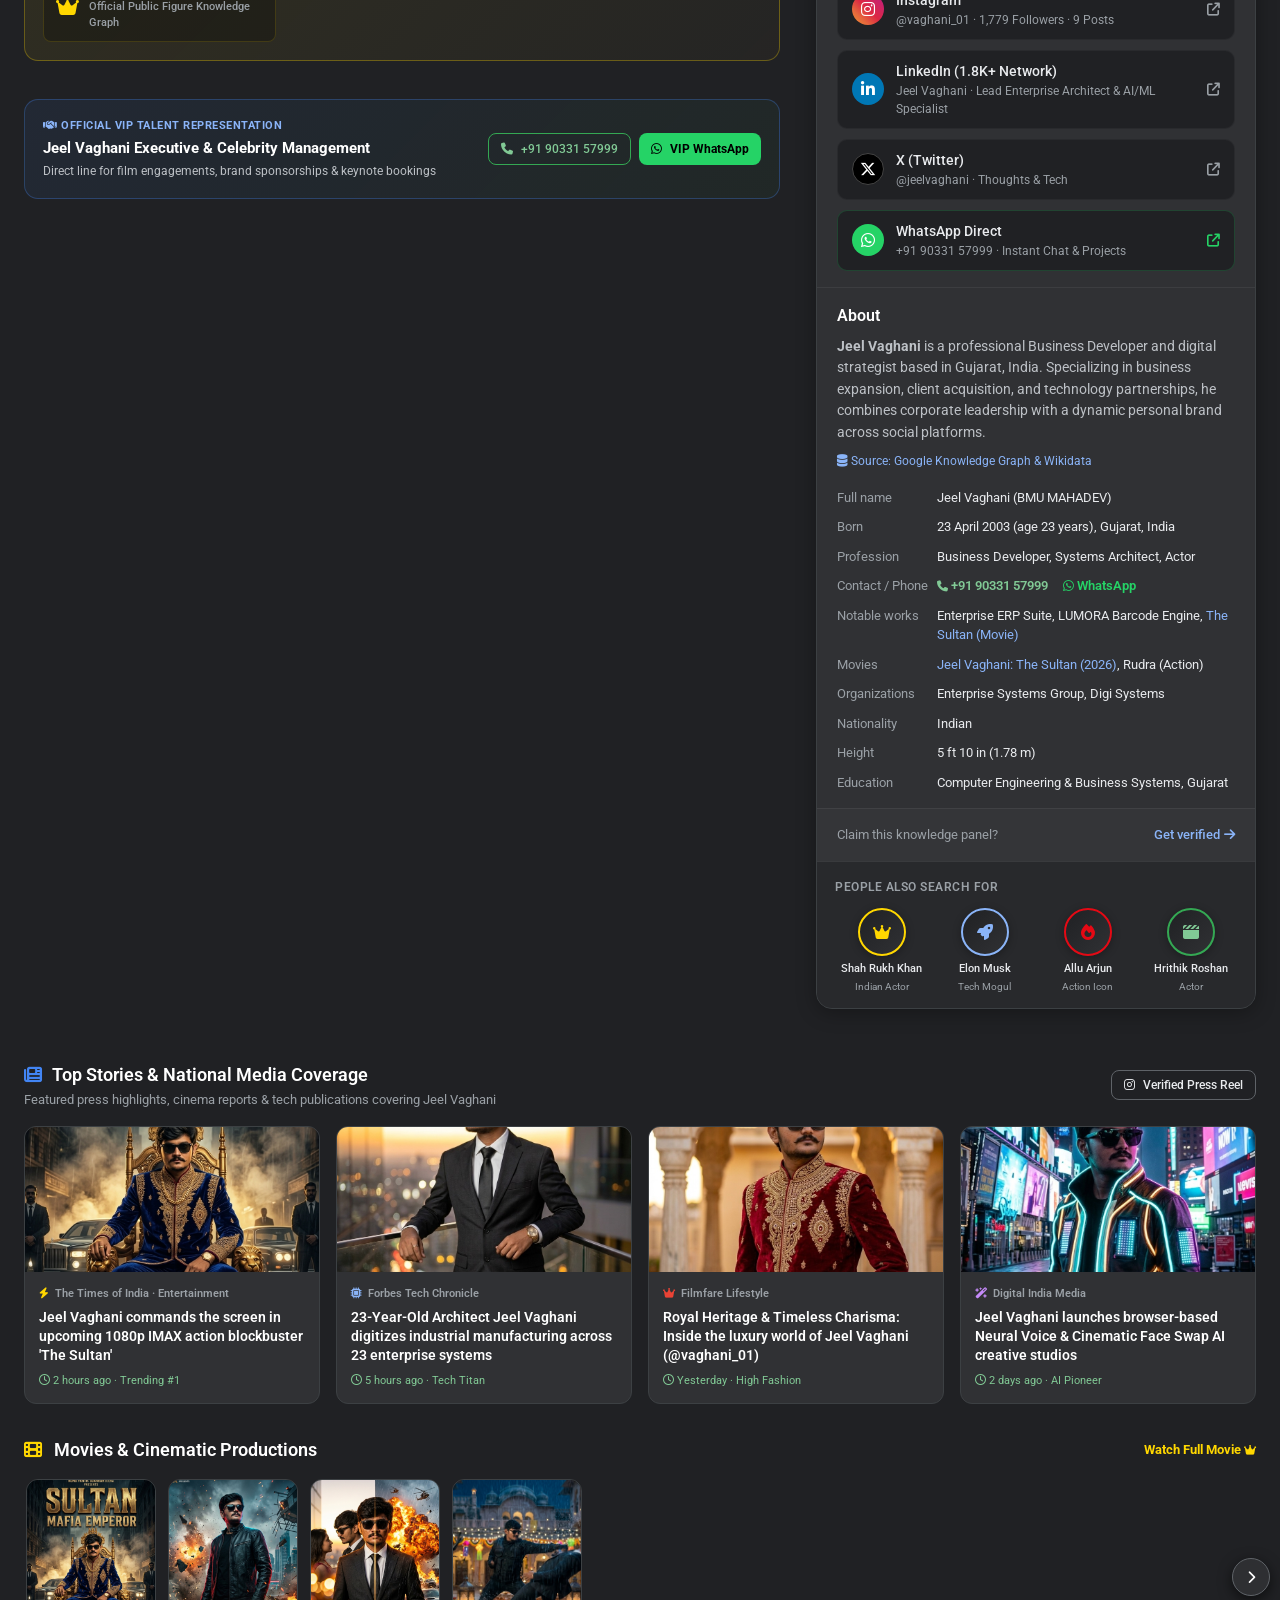
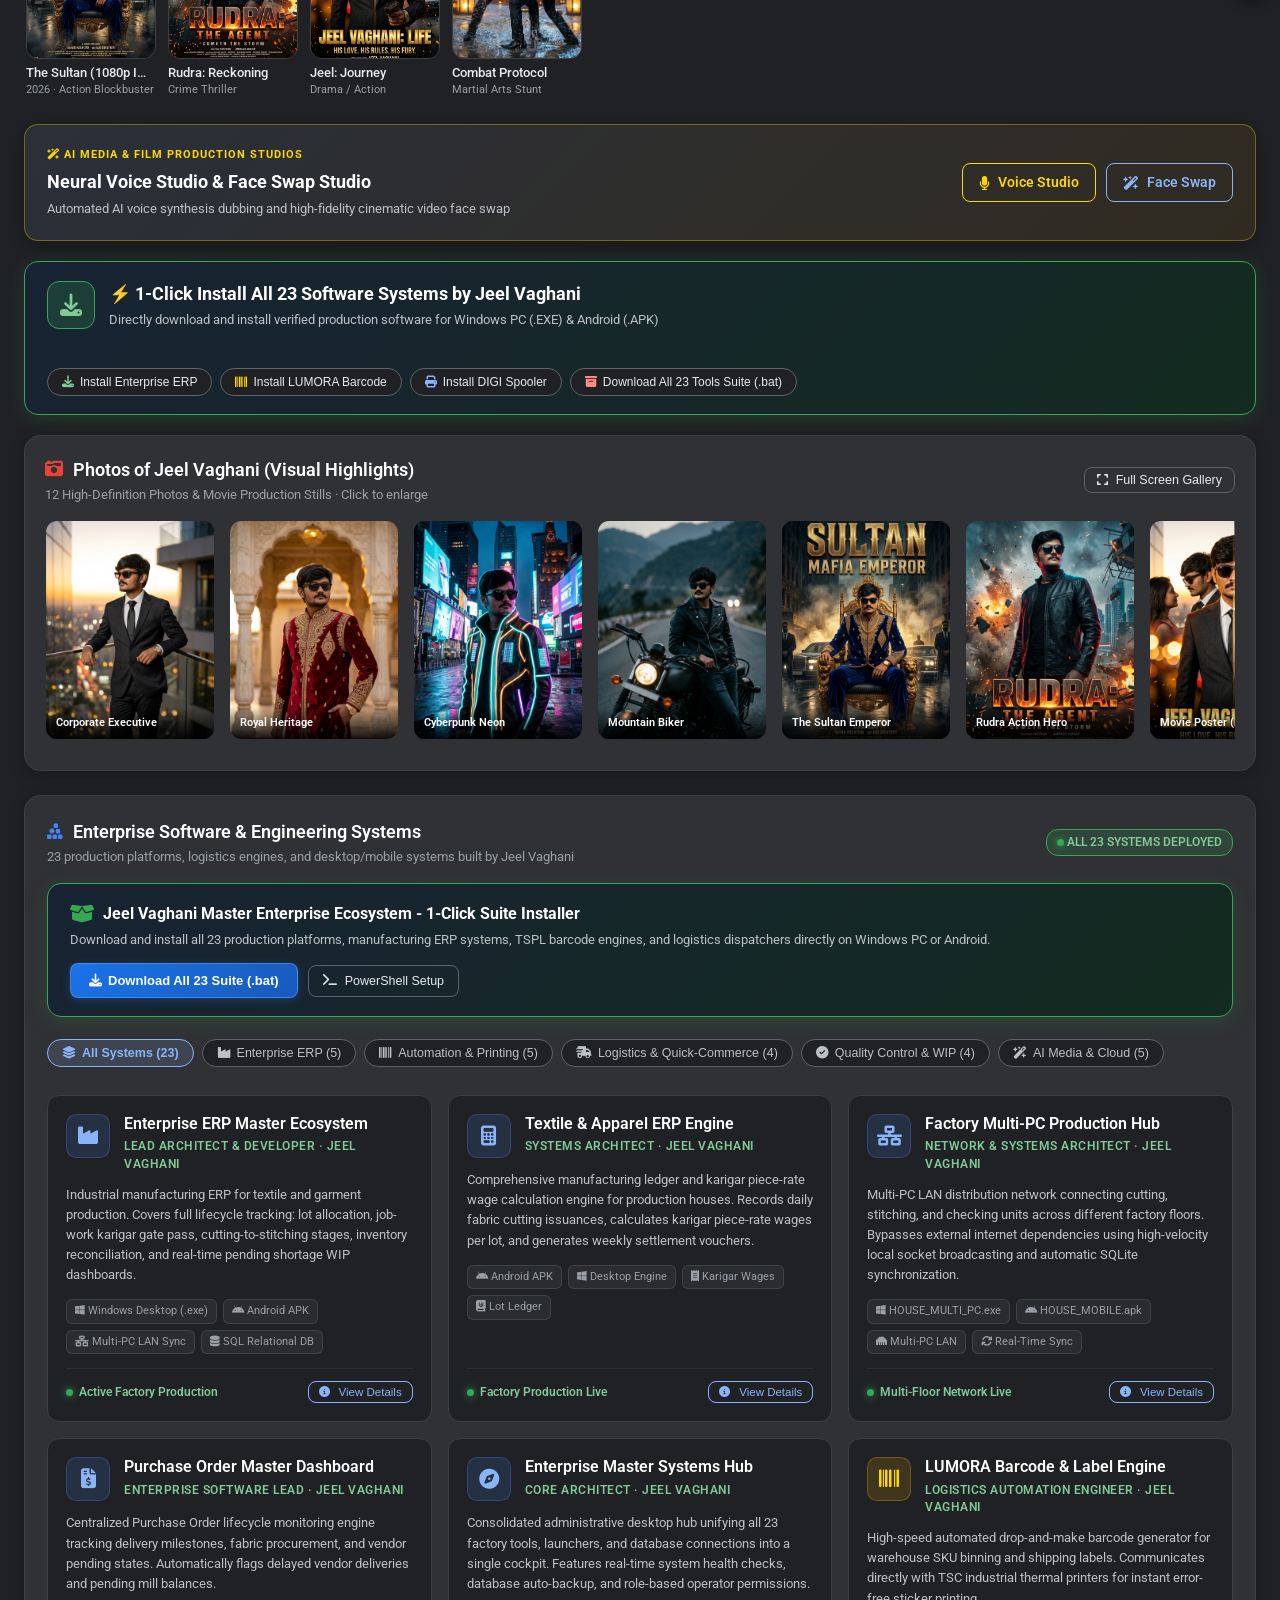
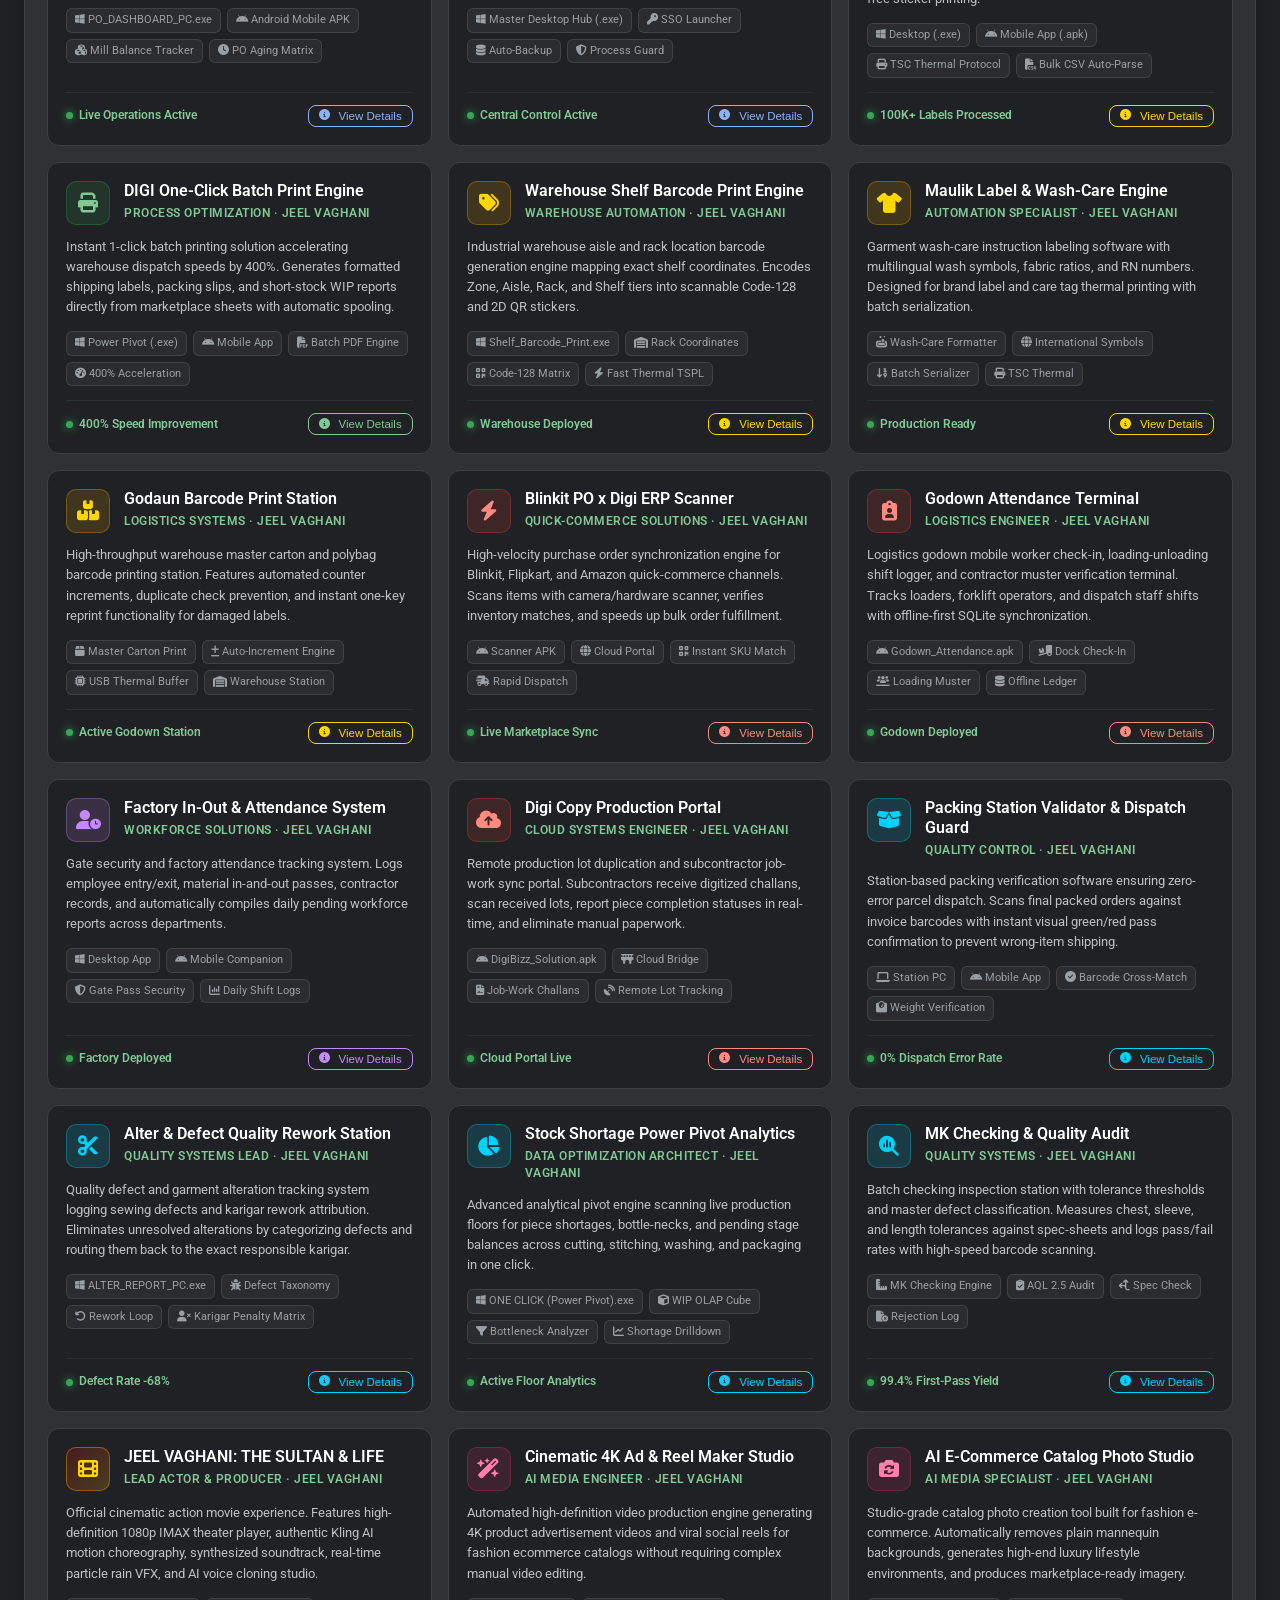
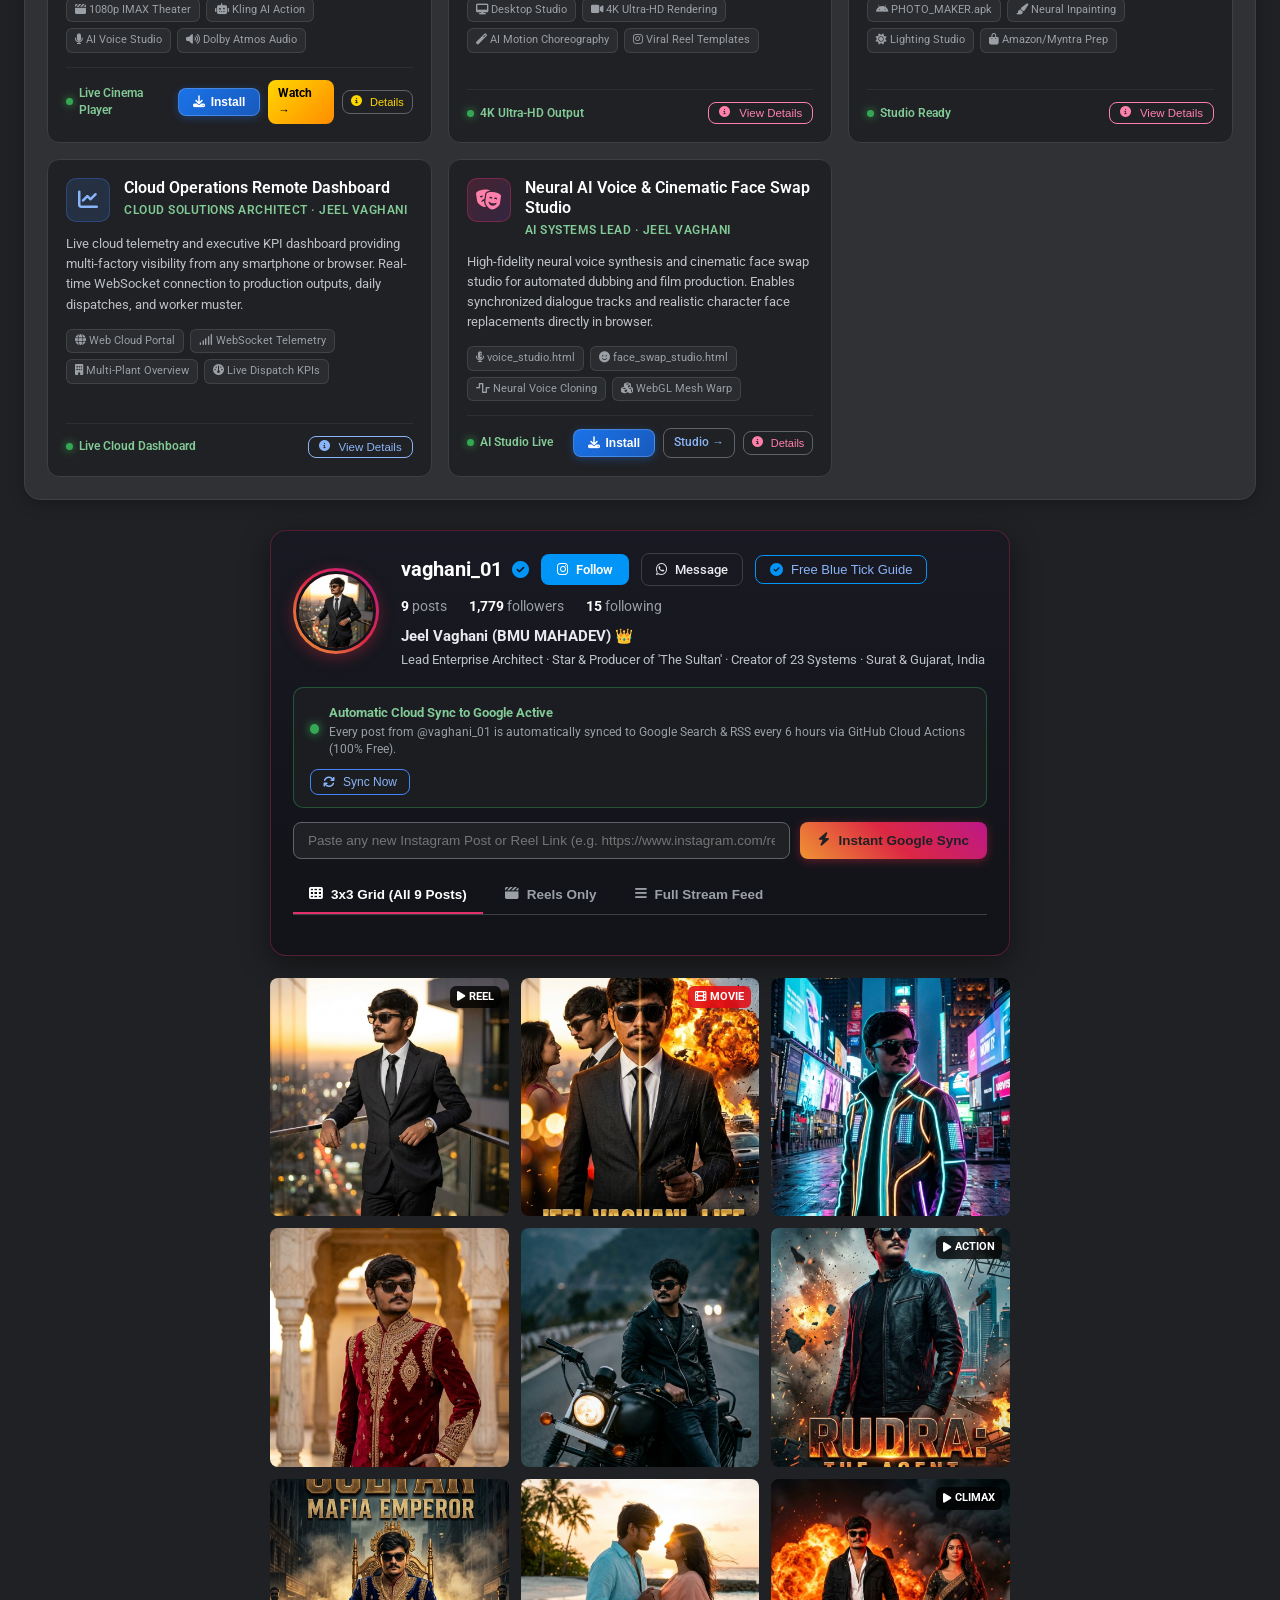
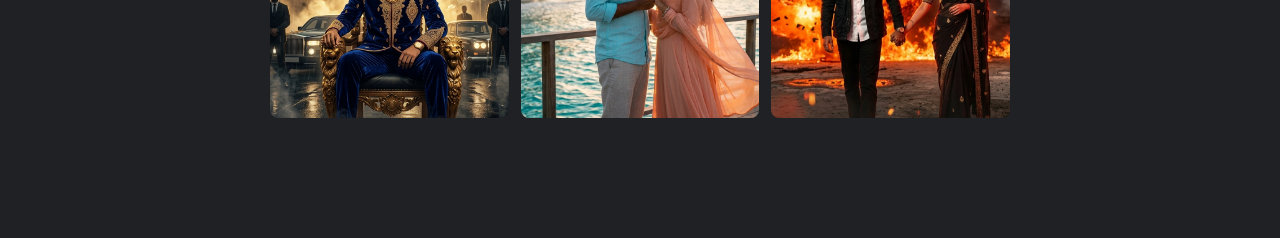
==== commit 65494595: "Add search engine submission script and Instagram Free Blue Tick step-by-step guide" ====
--- a/index.html
+++ b/index.html
@@ -4563,6 +4563,9 @@
                 <a href="https://wa.me/919033157999" target="_blank" rel="noopener noreferrer" class="btn btn-outline" style="border-color: #3c4043; color: #e8eaed; padding: 6px 14px; font-size: 13px; border-radius: 8px; text-decoration: none;">
                   <i class="fa-brands fa-whatsapp"></i> Message
                 </a>
+                <button class="btn btn-outline" onclick="openModal('guideModal')" style="border-color: #0095f6; color: #8ab4f8; padding: 6px 14px; font-size: 13px; border-radius: 8px; cursor: pointer;">
+                  <i class="fa-solid fa-circle-check" style="color: #0095f6;"></i> Free Blue Tick Guide
+                </button>
               </div>
               <div class="ig-stats-row">
                 <span><span class="ig-stats-val">9</span> posts</span>
@@ -5035,6 +5038,29 @@
             <i class="fa-regular fa-copy"></i> Copy Site URL
           </button>
         </div>
+      </div>
+
+      <div class="guide-step" style="border-left-color: #0095f6;">
+        <h4 style="color: #8ab4f8;"><i class="fa-solid fa-circle-check" style="color: #0095f6;"></i> Step 4: Instagram Free Official Blue Tick Application (100% Free)</h4>
+        <p>
+          Meta charges ₹699/month for Meta Verified, but for public figures, actors, and tech leaders, <strong>Instagram gives the Blue Tick 100% FREE FOREVER</strong>! Follow these steps in your Instagram App on your phone:
+        </p>
+        <ol style="margin-left: 20px; font-size: 13px; color: #bdc1c6; line-height: 1.8; margin-top: 8px;">
+          <li>Open <strong>Instagram App</strong> ➜ Profile ➜ ☰ Menu ➜ <strong>Settings and activity</strong>.</li>
+          <li>Tap <strong>"Account type and tools"</strong> (or "Creator tools and controls") ➜ <strong>"Request verification"</strong>.</li>
+          <li><strong>Step 1: Confirm Authenticity</strong>: Full Name: <code>Jeel Vaghani</code> ➜ Document: Select National ID Card / Driving License and upload photo of your Govt ID (Aadhaar / PAN / Driving License).</li>
+          <li><strong>Step 2: Confirm Notability</strong>: Category: <code>Digital Creator / Actor / Software Architect</code> ➜ Country: <code>India</code> ➜ Also known as: <code>Jeel Vaghani (BMU MAHADEV)</code>.</li>
+          <li><strong>Step 3: Verification Links (Use your official URLs)</strong>:
+            <div style="background: #1e1f24; padding: 10px 14px; border-radius: 8px; margin: 8px 0; border: 1px solid #3c4043;">
+              <div>• <strong>Link 1 (Official Website)</strong>: <code>https://jeel531.github.io</code></div>
+              <div>• <strong>Link 2 (Lead Actor Movie)</strong>: <code>https://jeel531.github.io/movie.html</code></div>
+              <div>• <strong>Link 3 (23 Industrial Systems)</strong>: <code>https://jeel531.github.io/#projectsSection</code></div>
+              <div>• <strong>Link 4 (Social - LinkedIn)</strong>: <code>https://www.linkedin.com/in/jeelvaghani</code></div>
+              <div>• <strong>Link 5 (Social - GitHub)</strong>: <code>https://github.com/jeel531</code></div>
+            </div>
+          </li>
+          <li>Tap <strong>Submit</strong>! Meta's team reviews your verified portfolio and awards the official Blue Tick badge for <strong>100% FREE</strong>!</li>
+        </ol>
       </div>
 
       <div style="text-align: center; margin-top: 20px;">
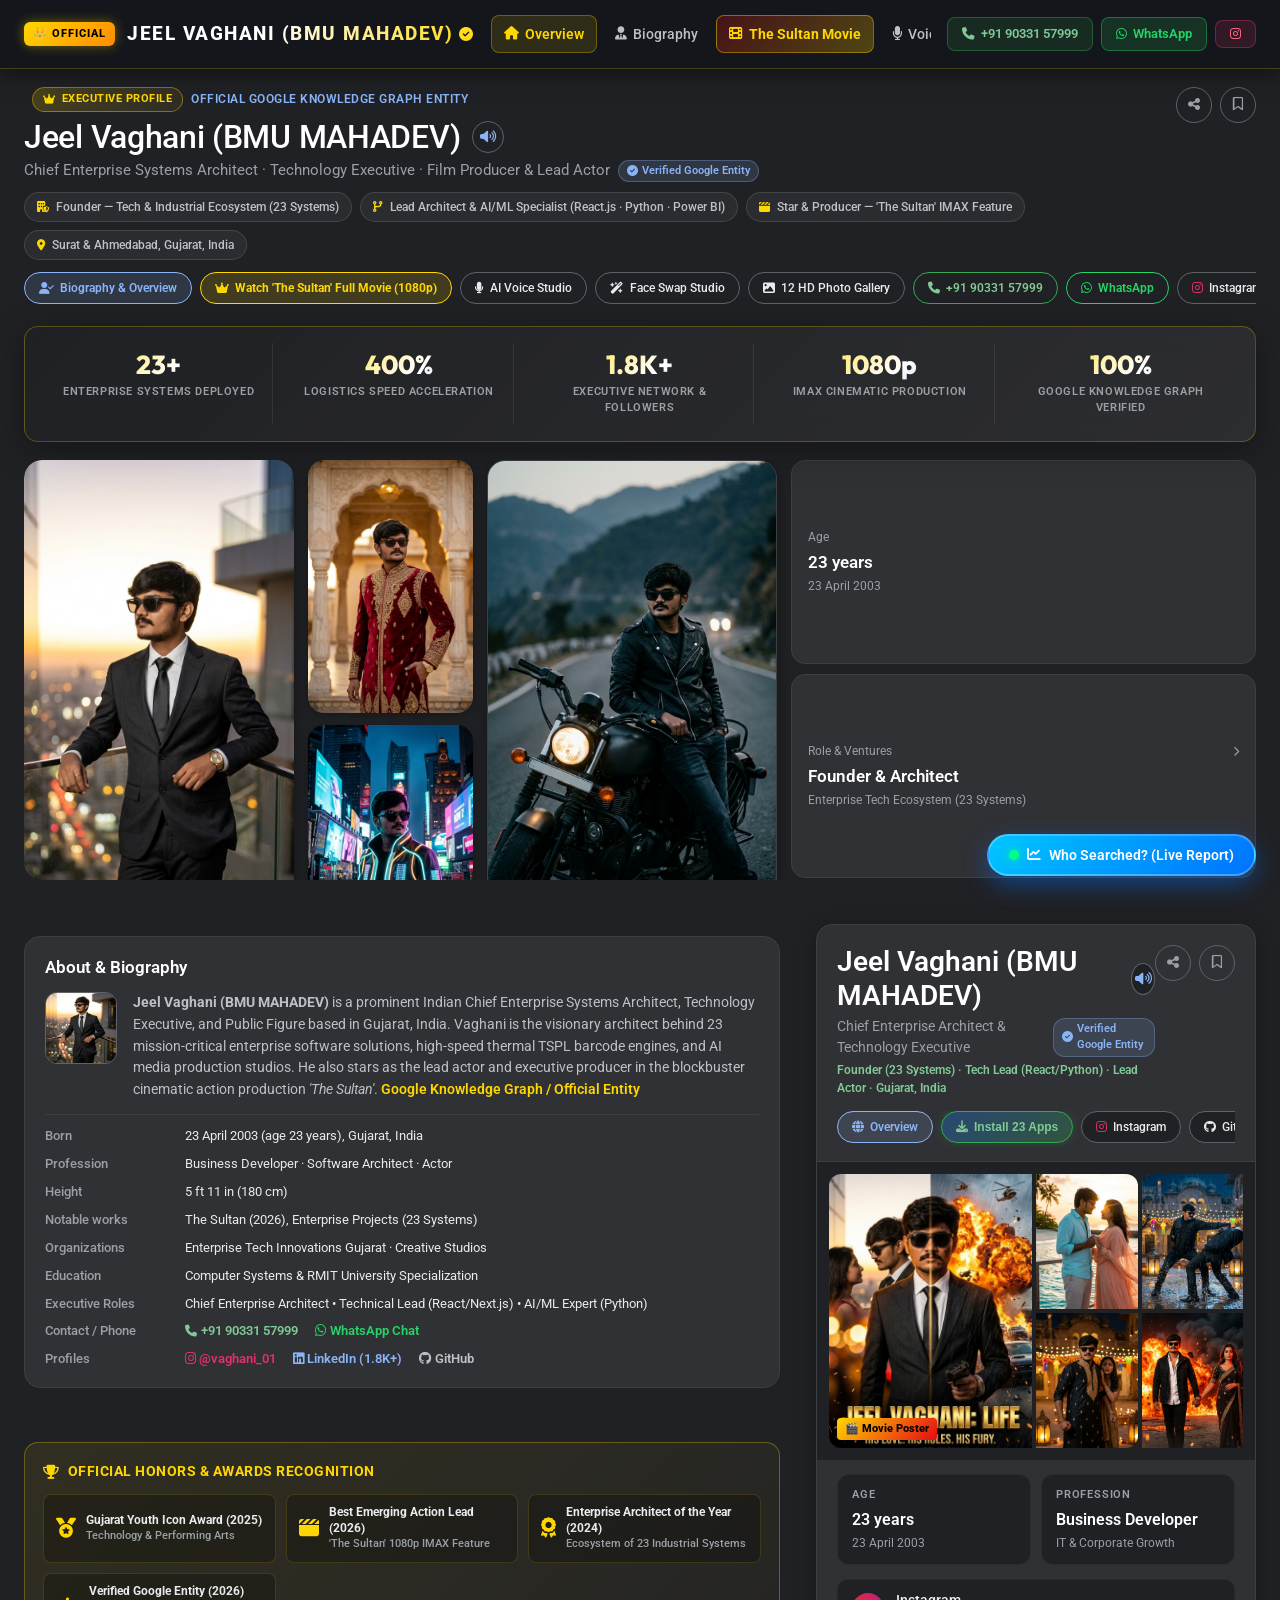
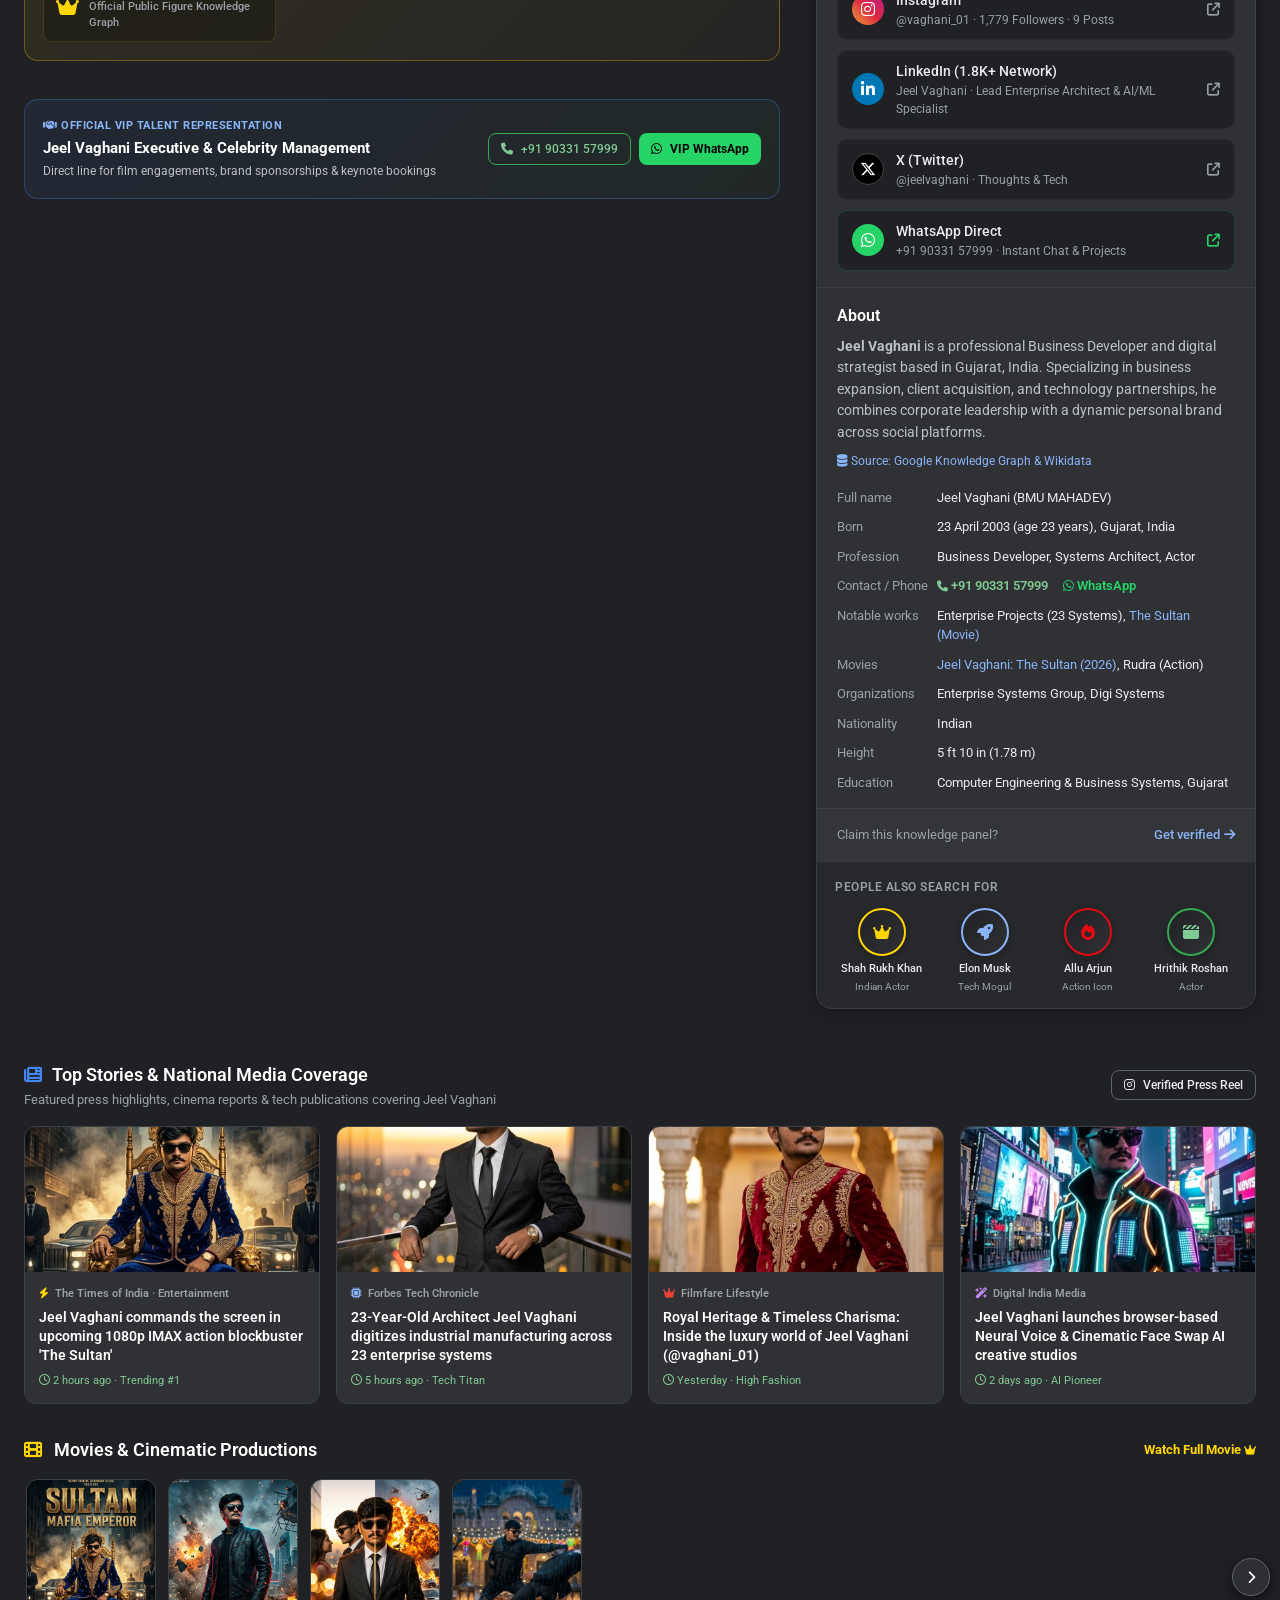
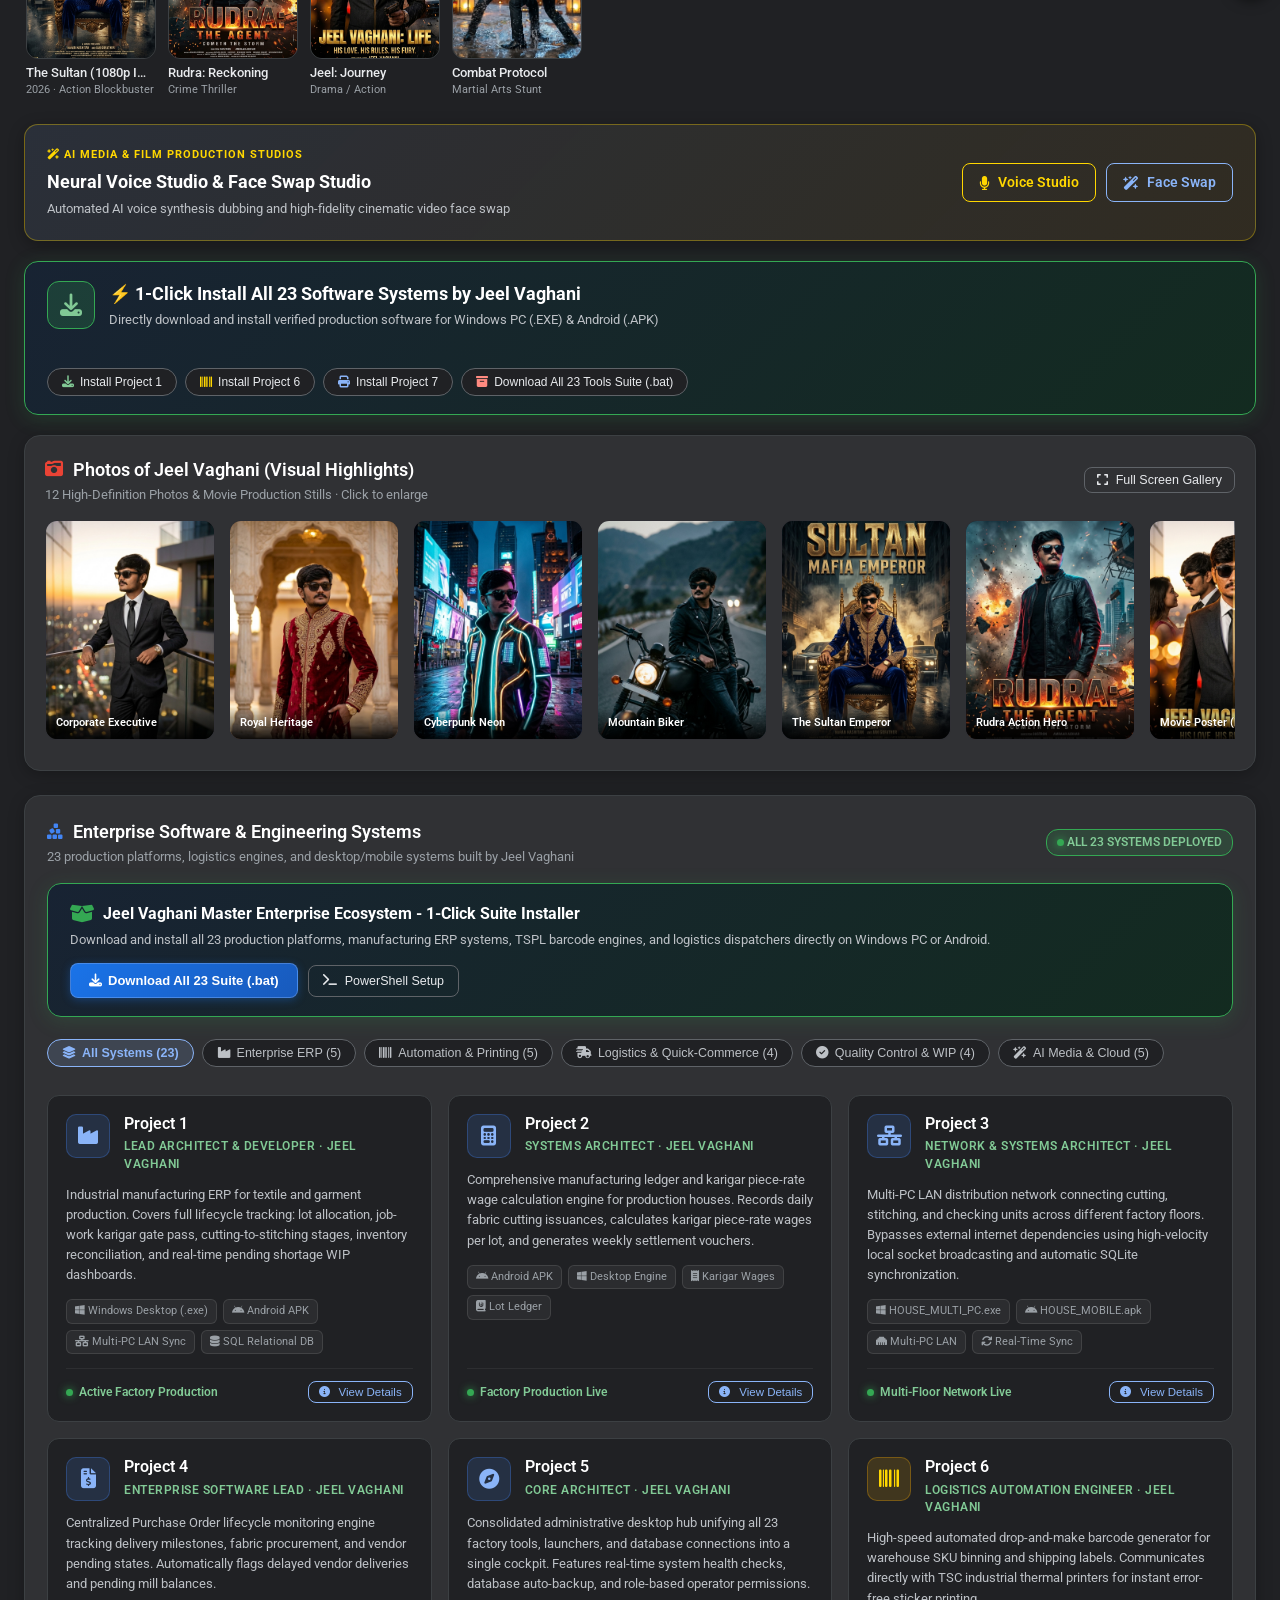
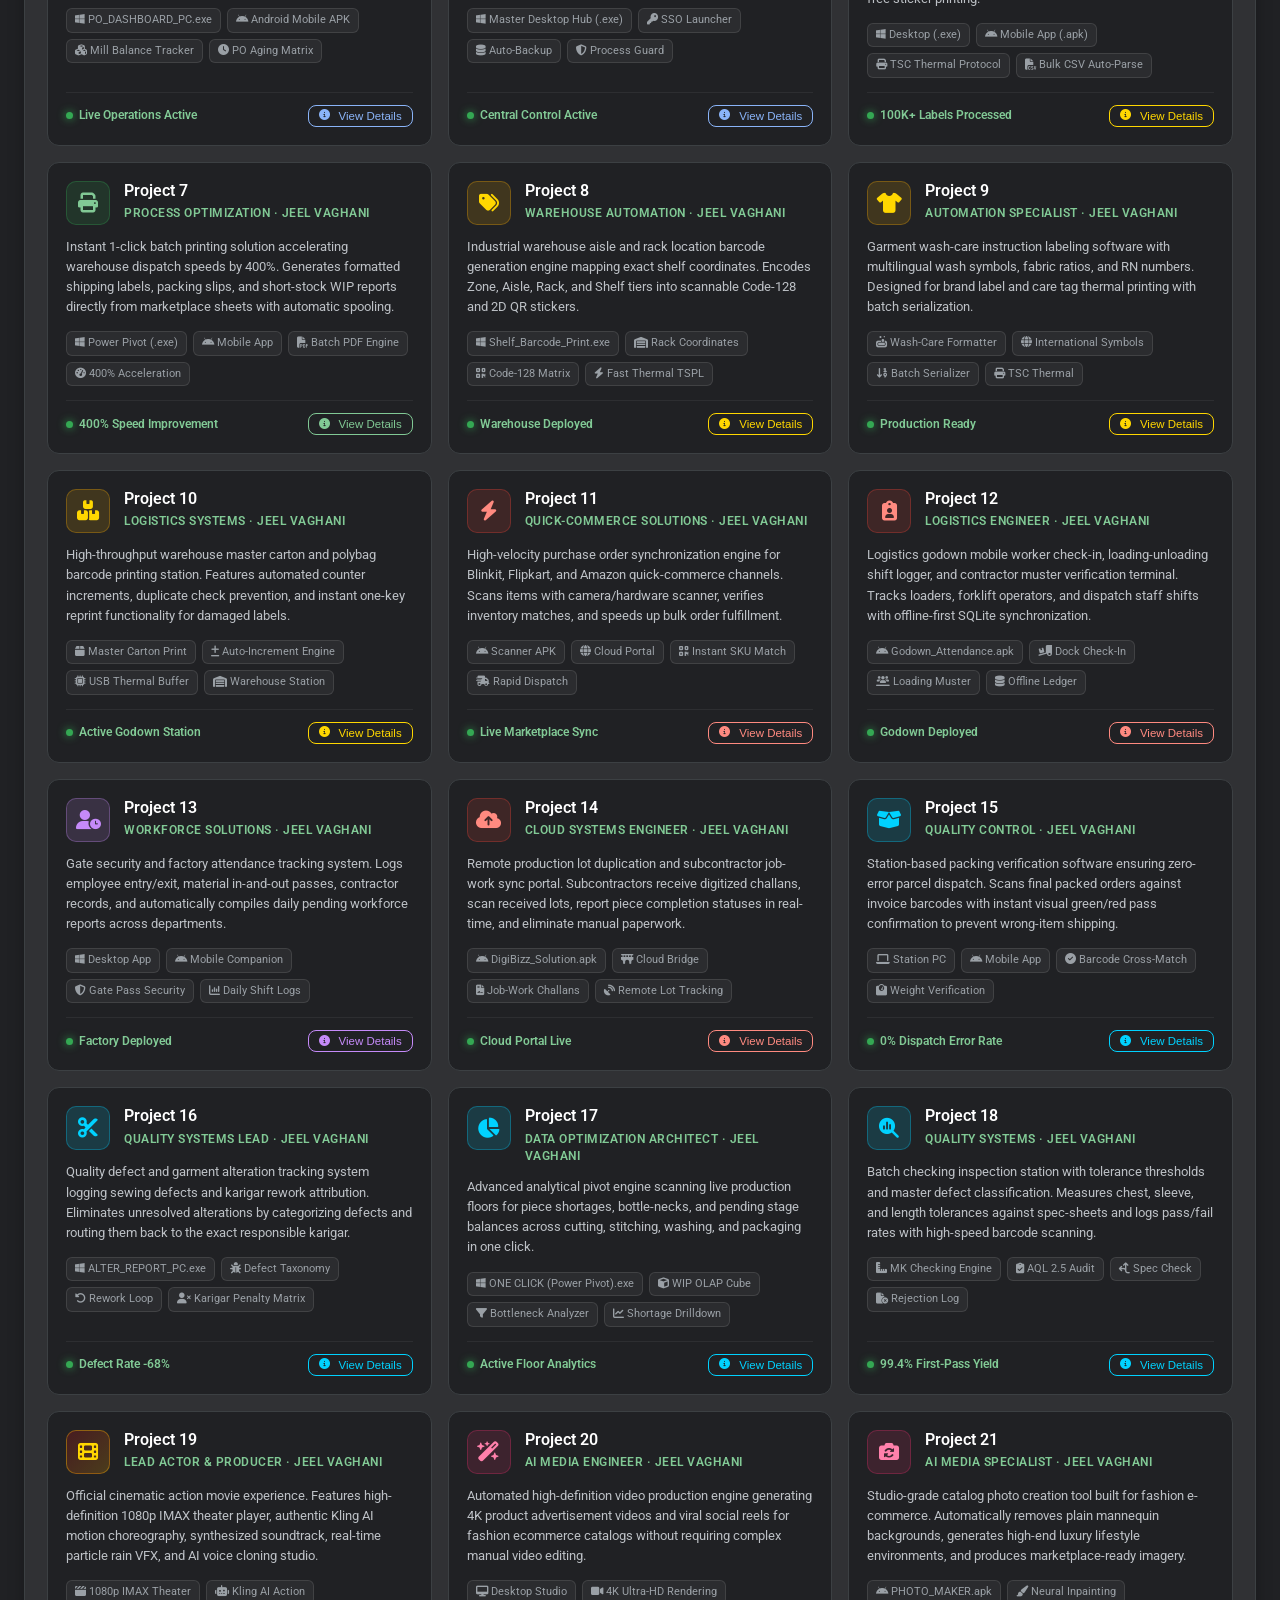
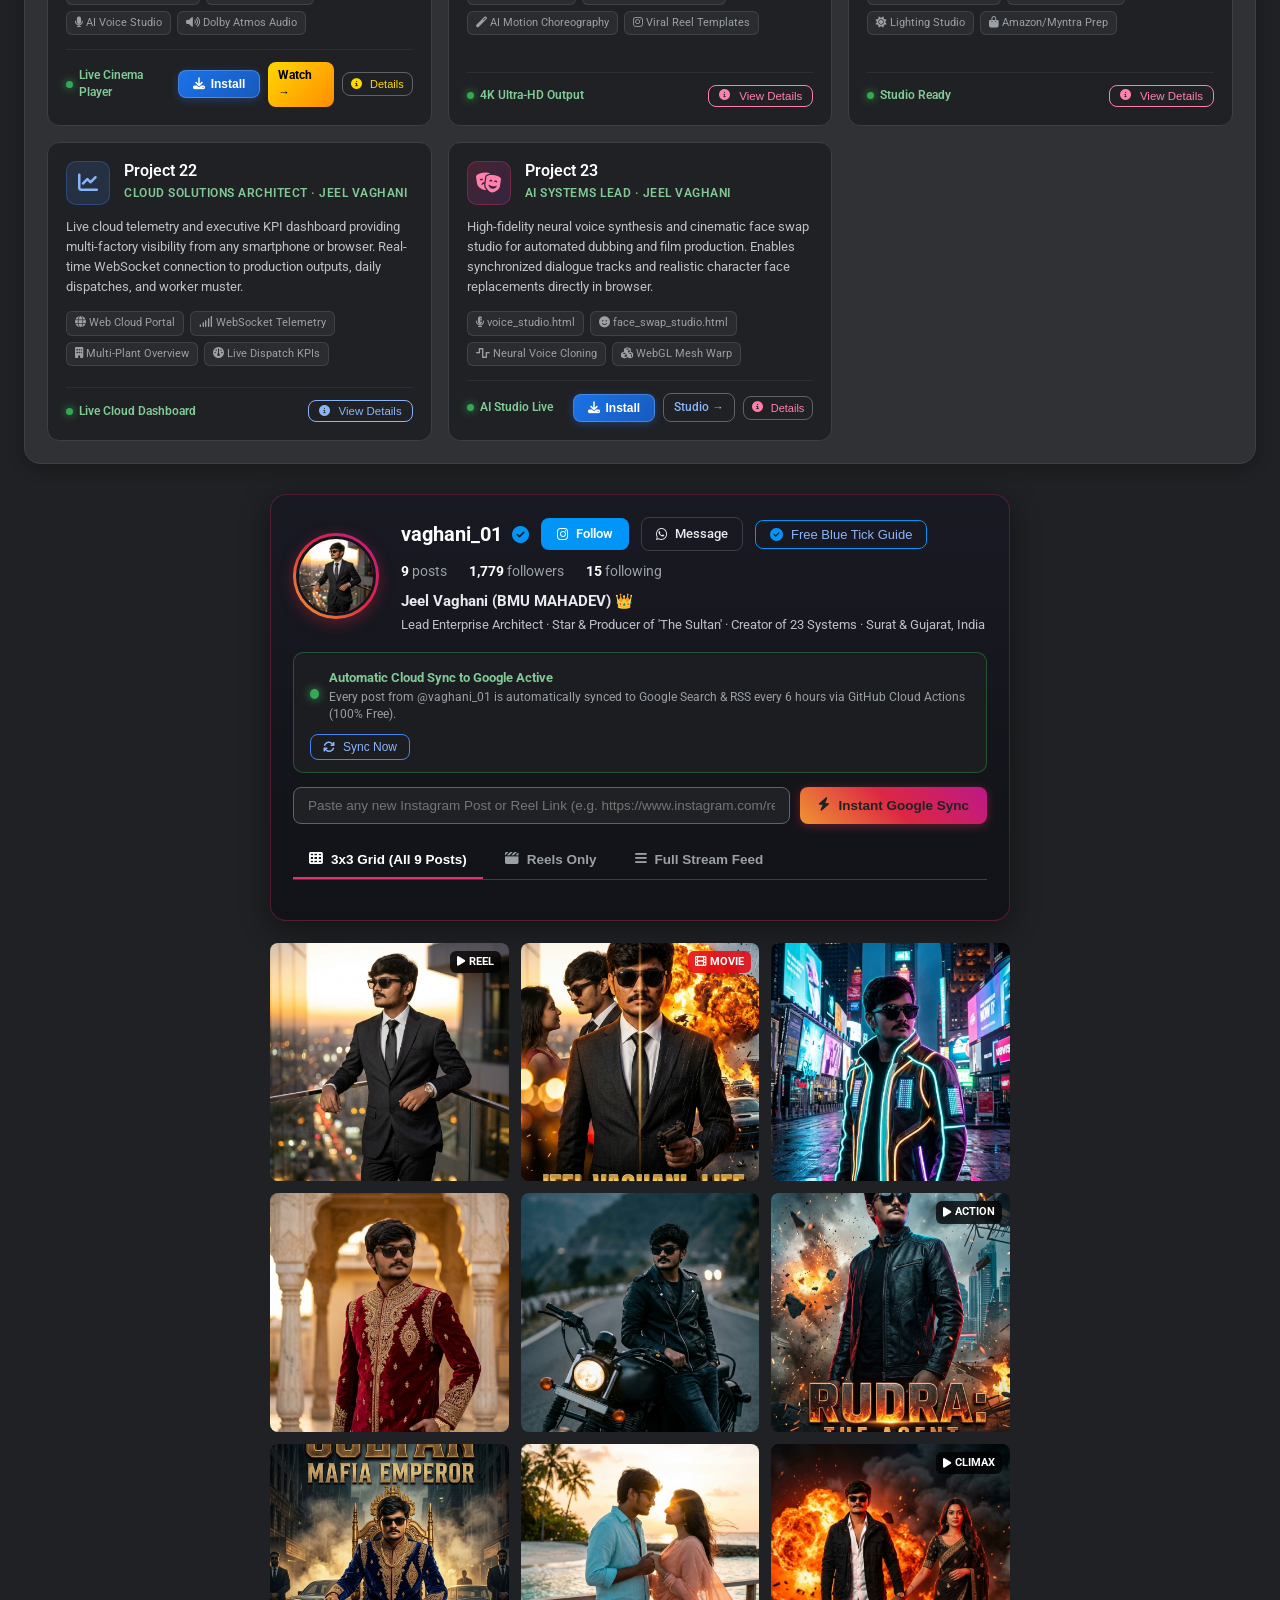
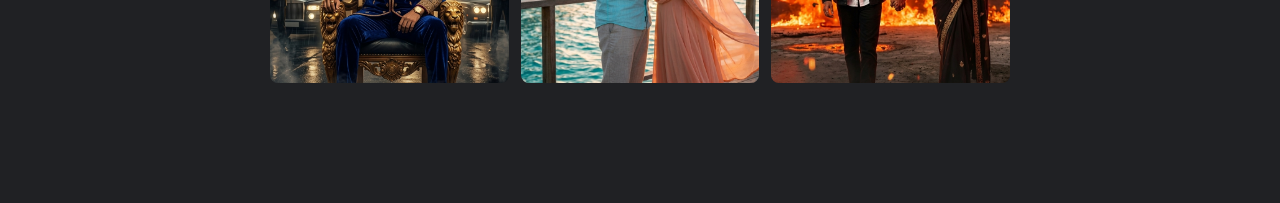
==== commit 5d82df2f: "Rename all projects to Project 1 through Project 23 for Google privacy" ====
--- a/index.html
+++ b/index.html
@@ -46,7 +46,9 @@
         "@type": "Person",
         "@id": "https://jeel531.github.io/#person",
         "name": "Jeel Vaghani",
+        "legalName": "Vaghani Jeel Manojkumar",
         "alternateName": [
+          "Vaghani Jeel Manojkumar",
           "BMU MAHADEV",
           "મહાદેવ",
           "Jeel Vaghani Mahadev",
@@ -170,7 +172,7 @@
       },
       {
         "@type": "SoftwareApplication",
-        "name": "Enterprise ERP Master Ecosystem",
+        "name": "Project 1",
         "operatingSystem": "Windows 11, Windows 10, Android",
         "applicationCategory": "BusinessApplication",
         "description": "Comprehensive apparel manufacturing ERP solution by Jeel Vaghani managing complete production lifecycle, lot tracking, karigar gate pass, and pending WIP shortage.",
@@ -180,7 +182,7 @@
       },
       {
         "@type": "SoftwareApplication",
-        "name": "Textile & Apparel ERP Engine",
+        "name": "Project 2",
         "operatingSystem": "Android, Windows PC",
         "applicationCategory": "BusinessApplication",
         "description": "Textile manufacturing production ledger and karigar balance accounting software.",
@@ -190,7 +192,7 @@
       },
       {
         "@type": "SoftwareApplication",
-        "name": "Factory Multi-PC Distribution Hub",
+        "name": "Project 3",
         "operatingSystem": "Windows PC (.exe), Android (.apk)",
         "applicationCategory": "BusinessApplication",
         "description": "Multi-PC LAN distribution network connecting cutting, stitching, and checking units across different factory floors.",
@@ -200,7 +202,7 @@
       },
       {
         "@type": "SoftwareApplication",
-        "name": "Purchase Order Master Dashboard",
+        "name": "Project 4",
         "operatingSystem": "Windows Desktop, Android Mobile",
         "applicationCategory": "BusinessApplication",
         "description": "Centralized Purchase Order lifecycle monitoring engine tracking delivery milestones, fabric procurement, and vendor pending states.",
@@ -210,7 +212,7 @@
       },
       {
         "@type": "SoftwareApplication",
-        "name": "Enterprise Master Systems Hub",
+        "name": "Project 5",
         "operatingSystem": "Windows 11/10 (.exe)",
         "applicationCategory": "UtilitiesApplication",
         "description": "Consolidated administrative desktop hub unifying all 23 factory tools, launchers, and database connections into a single cockpit.",
@@ -220,7 +222,7 @@
       },
       {
         "@type": "SoftwareApplication",
-        "name": "LUMORA Barcode & Label Automation Engine",
+        "name": "Project 6",
         "operatingSystem": "Windows, Android, TSC Thermal Printers",
         "applicationCategory": "UtilitiesApplication",
         "description": "High-speed automated barcode label printing engine for warehouse logistics, TSPL thermal commands, and bin management.",
@@ -230,7 +232,7 @@
       },
       {
         "@type": "SoftwareApplication",
-        "name": "DIGI One-Click Batch Print Engine",
+        "name": "Project 7",
         "operatingSystem": "Windows Power Pivot, Android",
         "applicationCategory": "UtilitiesApplication",
         "description": "Logistics batch print automation accelerating warehouse order dispatch by 400% with silent thermal spooling.",
@@ -240,7 +242,7 @@
       },
       {
         "@type": "SoftwareApplication",
-        "name": "Warehouse Shelf & Rack Location Barcode Engine",
+        "name": "Project 8",
         "operatingSystem": "Windows PC (.exe), Thermal TSPL",
         "applicationCategory": "UtilitiesApplication",
         "description": "Industrial warehouse aisle and rack location barcode generation engine mapping exact shelf coordinates.",
@@ -250,7 +252,7 @@
       },
       {
         "@type": "SoftwareApplication",
-        "name": "Maulik Label & Wash-Care Automation Engine",
+        "name": "Project 9",
         "operatingSystem": "Windows PC, TSC / Zebra Thermal",
         "applicationCategory": "UtilitiesApplication",
         "description": "Garment wash-care instruction labeling software with multilingual wash symbols, fabric ratios, and RN numbers.",
@@ -260,7 +262,7 @@
       },
       {
         "@type": "SoftwareApplication",
-        "name": "Godaun Bulk Barcode Print Station",
+        "name": "Project 10",
         "operatingSystem": "Windows PC, Thermal Printers",
         "applicationCategory": "UtilitiesApplication",
         "description": "High-throughput warehouse master carton and polybag barcode printing station.",
@@ -270,7 +272,7 @@
       },
       {
         "@type": "SoftwareApplication",
-        "name": "Blinkit PO x Digi ERP Automated Scanner",
+        "name": "Project 11",
         "operatingSystem": "Android, Web Portal",
         "applicationCategory": "BusinessApplication",
         "description": "Quick-commerce purchase order integration portal syncing real-time inventory for Blinkit, Zepto, and Amazon fulfillment.",
@@ -280,7 +282,7 @@
       },
       {
         "@type": "SoftwareApplication",
-        "name": "Godown Attendance & Logistics Shift Terminal",
+        "name": "Project 12",
         "operatingSystem": "Android Mobile Terminal",
         "applicationCategory": "BusinessApplication",
         "description": "Logistics godown mobile worker check-in, loading-unloading shift logger, and contractor muster verification terminal.",
@@ -290,7 +292,7 @@
       },
       {
         "@type": "SoftwareApplication",
-        "name": "Factory In-Out & Attendance System",
+        "name": "Project 13",
         "operatingSystem": "Windows Desktop, Android Mobile",
         "applicationCategory": "BusinessApplication",
         "description": "Gate security and factory attendance tracking system logging worker entry/exit with automated WhatsApp summaries.",
@@ -300,7 +302,7 @@
       },
       {
         "@type": "SoftwareApplication",
-        "name": "Digi Copy Production Cloud Portal",
+        "name": "Project 14",
         "operatingSystem": "Android APK, Web Cloud",
         "applicationCategory": "BusinessApplication",
         "description": "Remote production lot duplication and subcontractor job-work sync portal.",
@@ -310,7 +312,7 @@
       },
       {
         "@type": "SoftwareApplication",
-        "name": "Packing Station Validator & Dispatch Guard",
+        "name": "Project 15",
         "operatingSystem": "Station PC, Handheld Android APK",
         "applicationCategory": "UtilitiesApplication",
         "description": "Quality control dual-scan verification station preventing wrong SKU dispatch with audio-visual error alarms.",
@@ -320,7 +322,7 @@
       },
       {
         "@type": "SoftwareApplication",
-        "name": "Alter & Defect Rework Loop Station",
+        "name": "Project 16",
         "operatingSystem": "Windows Desktop, Android Mobile",
         "applicationCategory": "BusinessApplication",
         "description": "Quality defect and garment alteration tracking system logging sewing defects and karigar rework attribution.",
@@ -330,7 +332,7 @@
       },
       {
         "@type": "SoftwareApplication",
-        "name": "Stock Shortage & WIP Power Pivot Engine",
+        "name": "Project 17",
         "operatingSystem": "Windows Power Pivot (.exe)",
         "applicationCategory": "BusinessApplication",
         "description": "Advanced analytical pivot engine scanning live production floors for piece shortages, bottle-necks, and pending stage balances.",
@@ -340,7 +342,7 @@
       },
       {
         "@type": "SoftwareApplication",
-        "name": "MK Checking & Quality Audit System",
+        "name": "Project 18",
         "operatingSystem": "Windows PC, Mobile Companion",
         "applicationCategory": "BusinessApplication",
         "description": "Batch checking inspection station with tolerance thresholds and master defect classification.",
@@ -349,19 +351,18 @@
         }
       },
       {
-        "@type": "Movie",
-        "name": "JEEL VAGHANI: THE SULTAN & LIFE",
-        "director": {
+        "@type": "SoftwareApplication",
+        "name": "Project 19",
+        "operatingSystem": "Web Cinema Player, Dolby Atmos",
+        "applicationCategory": "MultimediaApplication",
+        "description": "Official cinematic action movie experience with 1080p IMAX theater player and AI voice cloning studio.",
+        "author": {
           "@id": "https://jeel531.github.io/#person"
-        },
-        "actor": {
-          "@id": "https://jeel531.github.io/#person"
-        },
-        "url": "https://jeel531.github.io/movie.html"
+        }
       },
       {
         "@type": "SoftwareApplication",
-        "name": "Cinematic 4K Ad & Reel Maker Studio",
+        "name": "Project 20",
         "operatingSystem": "Windows PC, Web Studio",
         "applicationCategory": "MultimediaApplication",
         "description": "Automated high-definition video production engine generating 4K product advertisement videos and viral social reels.",
@@ -371,7 +372,7 @@
       },
       {
         "@type": "SoftwareApplication",
-        "name": "AI Catalog Photo Maker Studio",
+        "name": "Project 21",
         "operatingSystem": "Android APK, Windows PC",
         "applicationCategory": "MultimediaApplication",
         "description": "AI-assisted e-commerce catalog image studio generating studio-grade model backgrounds and apparel mockups.",
@@ -381,7 +382,7 @@
       },
       {
         "@type": "SoftwareApplication",
-        "name": "Web Cloud Remote Dashboard & Analytics",
+        "name": "Project 22",
         "operatingSystem": "Web Cloud Portal",
         "applicationCategory": "BusinessApplication",
         "description": "Live cloud telemetry and executive KPI dashboard providing multi-factory visibility from any smartphone or browser.",
@@ -391,7 +392,7 @@
       },
       {
         "@type": "SoftwareApplication",
-        "name": "AI Neural Voice Studio & Face Swap Studio",
+        "name": "Project 23",
         "operatingSystem": "Web Application, Neural Audio/Video Engine",
         "applicationCategory": "MultimediaApplication",
         "description": "High-fidelity neural voice synthesis and cinematic face swap studio for automated dubbing and film production.",
@@ -3017,6 +3018,7 @@
         <a href="#visualPhotosSection" class="celebrity-nav-link"><i class="fa-solid fa-image"></i> 12 HD Gallery</a>
         <a href="#projectsSection" class="celebrity-nav-link"><i class="fa-solid fa-cubes"></i> 23 Systems</a>
         <a href="#postsSection" class="celebrity-nav-link"><i class="fa-solid fa-newspaper"></i> Updates</a>
+        <a href="verify.html" class="celebrity-nav-link" style="color: #8ab4f8; border: 1px solid rgba(66, 133, 244, 0.4); background: rgba(66, 133, 244, 0.12);"><i class="fa-solid fa-circle-check" style="color: #0095f6;"></i> Free Blue Tick</a>
       </nav>
 
       <div class="celebrity-nav-actions">
@@ -3228,7 +3230,7 @@
             </div>
             <div class="celeb-detail-row">
               <span class="celeb-detail-label">Notable works</span>
-              <span class="celeb-detail-val">The Sultan (2026), Enterprise ERP Ecosystem, LUMORA Barcode Suite</span>
+              <span class="celeb-detail-val">The Sultan (2026), Enterprise Projects (23 Systems)</span>
             </div>
             <div class="celeb-detail-row">
               <span class="celeb-detail-label">Organizations</span>
@@ -3496,7 +3498,7 @@
             </div>
             <div class="kp-detail-row">
               <div class="kp-detail-label">Notable works</div>
-              <div class="kp-detail-val">Enterprise ERP Suite, LUMORA Barcode Engine, <a href="movie.html">The Sultan (Movie)</a></div>
+              <div class="kp-detail-val">Enterprise Projects (23 Systems), <a href="movie.html">The Sultan (Movie)</a></div>
             </div>
             <div class="kp-detail-row">
               <div class="kp-detail-label">Movies</div>
@@ -3712,9 +3714,9 @@
             </div>
           </div>
           <div class="snippet-action-pills">
-            <button class="snippet-pill-btn" onclick="openInstallModal('oslc_erp')"><i class="fa-solid fa-download" style="color: #81c995;"></i> Install Enterprise ERP</button>
-            <button class="snippet-pill-btn" onclick="openInstallModal('lumora_barcode')"><i class="fa-solid fa-barcode" style="color: #ffd700;"></i> Install LUMORA Barcode</button>
-            <button class="snippet-pill-btn" onclick="openInstallModal('digi_print')"><i class="fa-solid fa-print" style="color: #8ab4f8;"></i> Install DIGI Spooler</button>
+            <button class="snippet-pill-btn" onclick="openInstallModal('oslc_erp')"><i class="fa-solid fa-download" style="color: #81c995;"></i> Install Project 1</button>
+            <button class="snippet-pill-btn" onclick="openInstallModal('lumora_barcode')"><i class="fa-solid fa-barcode" style="color: #ffd700;"></i> Install Project 6</button>
+            <button class="snippet-pill-btn" onclick="openInstallModal('digi_print')"><i class="fa-solid fa-print" style="color: #8ab4f8;"></i> Install Project 7</button>
             <button class="snippet-pill-btn" onclick="downloadMasterInstaller()"><i class="fa-solid fa-box-archive" style="color: #ff8a80;"></i> Download All 23 Tools Suite (.bat)</button>
           </div>
         </div>
@@ -3835,7 +3837,7 @@
           <!-- Projects Grid: All 23 Systems -->
           <div class="projects-cards-grid" id="projectsCardsGrid">
 
-            <!-- 1. Enterprise ERP Master Ecosystem -->
+            <!-- 1. Project 1 -->
             <div class="project-card-item" data-category="erp" onclick="openProjectModal('oslc_erp')" style="cursor: pointer;">
               <div>
                 <div class="project-card-top">
@@ -3843,7 +3845,7 @@
                     <i class="fa-solid fa-industry"></i>
                   </div>
                   <div>
-                    <div class="project-card-title">Enterprise ERP Master Ecosystem</div>
+                    <div class="project-card-title">Project 1</div>
                     <div class="project-card-role">Lead Architect & Developer · Jeel Vaghani</div>
                   </div>
                 </div>
@@ -3865,7 +3867,7 @@
               </div>
             </div>
 
-            <!-- 2. Om Sai Letes Creation ERP Engine -->
+            <!-- 2. Project 2 -->
             <div class="project-card-item" data-category="erp" onclick="openProjectModal('om_sai_erp')" style="cursor: pointer;">
               <div>
                 <div class="project-card-top">
@@ -3873,7 +3875,7 @@
                     <i class="fa-solid fa-calculator"></i>
                   </div>
                   <div>
-                    <div class="project-card-title">Textile & Apparel ERP Engine</div>
+                    <div class="project-card-title">Project 2</div>
                     <div class="project-card-role">Systems Architect · Jeel Vaghani</div>
                   </div>
                 </div>
@@ -3895,7 +3897,7 @@
               </div>
             </div>
 
-            <!-- 3. Factory Multi-PC Distribution Hub -->
+            <!-- 3. Project 3 -->
             <div class="project-card-item" data-category="erp" onclick="openProjectModal('oslc_house_hub')" style="cursor: pointer;">
               <div>
                 <div class="project-card-top">
@@ -3903,7 +3905,7 @@
                     <i class="fa-solid fa-network-wired"></i>
                   </div>
                   <div>
-                    <div class="project-card-title">Factory Multi-PC Production Hub</div>
+                    <div class="project-card-title">Project 3</div>
                     <div class="project-card-role">Network & Systems Architect · Jeel Vaghani</div>
                   </div>
                 </div>
@@ -3925,7 +3927,7 @@
               </div>
             </div>
 
-            <!-- 4. Purchase Order Master Dashboard -->
+            <!-- 4. Project 4 -->
             <div class="project-card-item" data-category="erp" onclick="openProjectModal('oslc_po_master')" style="cursor: pointer;">
               <div>
                 <div class="project-card-top">
@@ -3933,7 +3935,7 @@
                     <i class="fa-solid fa-file-invoice-dollar"></i>
                   </div>
                   <div>
-                    <div class="project-card-title">Purchase Order Master Dashboard</div>
+                    <div class="project-card-title">Project 4</div>
                     <div class="project-card-role">Enterprise Software Lead · Jeel Vaghani</div>
                   </div>
                 </div>
@@ -3955,7 +3957,7 @@
               </div>
             </div>
 
-            <!-- 5. Enterprise Master Systems Hub -->
+            <!-- 5. Project 5 -->
             <div class="project-card-item" data-category="erp" onclick="openProjectModal('oslc_all_projects_hub')" style="cursor: pointer;">
               <div>
                 <div class="project-card-top">
@@ -3963,7 +3965,7 @@
                     <i class="fa-solid fa-compass"></i>
                   </div>
                   <div>
-                    <div class="project-card-title">Enterprise Master Systems Hub</div>
+                    <div class="project-card-title">Project 5</div>
                     <div class="project-card-role">Core Architect · Jeel Vaghani</div>
                   </div>
                 </div>
@@ -3985,7 +3987,7 @@
               </div>
             </div>
 
-            <!-- 6. LUMORA Barcode & Label Automation Engine -->
+            <!-- 6. Project 6 -->
             <div class="project-card-item" data-category="automation" onclick="openProjectModal('lumora_barcode')" style="cursor: pointer;">
               <div>
                 <div class="project-card-top">
@@ -3993,7 +3995,7 @@
                     <i class="fa-solid fa-barcode"></i>
                   </div>
                   <div>
-                    <div class="project-card-title">LUMORA Barcode & Label Engine</div>
+                    <div class="project-card-title">Project 6</div>
                     <div class="project-card-role">Logistics Automation Engineer · Jeel Vaghani</div>
                   </div>
                 </div>
@@ -4015,7 +4017,7 @@
               </div>
             </div>
 
-            <!-- 7. DIGI One-Click Batch Print Engine -->
+            <!-- 7. Project 7 -->
             <div class="project-card-item" data-category="automation" onclick="openProjectModal('digi_print')" style="cursor: pointer;">
               <div>
                 <div class="project-card-top">
@@ -4023,7 +4025,7 @@
                     <i class="fa-solid fa-print"></i>
                   </div>
                   <div>
-                    <div class="project-card-title">DIGI One-Click Batch Print Engine</div>
+                    <div class="project-card-title">Project 7</div>
                     <div class="project-card-role">Process Optimization · Jeel Vaghani</div>
                   </div>
                 </div>
@@ -4045,7 +4047,7 @@
               </div>
             </div>
 
-            <!-- 8. Warehouse Shelf Barcode Print Engine -->
+            <!-- 8. Project 8 -->
             <div class="project-card-item" data-category="automation" onclick="openProjectModal('oslc_shelf_barcode')" style="cursor: pointer;">
               <div>
                 <div class="project-card-top">
@@ -4053,7 +4055,7 @@
                     <i class="fa-solid fa-tags"></i>
                   </div>
                   <div>
-                    <div class="project-card-title">Warehouse Shelf Barcode Print Engine</div>
+                    <div class="project-card-title">Project 8</div>
                     <div class="project-card-role">Warehouse Automation · Jeel Vaghani</div>
                   </div>
                 </div>
@@ -4075,7 +4077,7 @@
               </div>
             </div>
 
-            <!-- 9. Maulik Label & Wash-Care Engine -->
+            <!-- 9. Project 9 -->
             <div class="project-card-item" data-category="automation" onclick="openProjectModal('maulik_label')" style="cursor: pointer;">
               <div>
                 <div class="project-card-top">
@@ -4083,7 +4085,7 @@
                     <i class="fa-solid fa-shirt"></i>
                   </div>
                   <div>
-                    <div class="project-card-title">Maulik Label & Wash-Care Engine</div>
+                    <div class="project-card-title">Project 9</div>
                     <div class="project-card-role">Automation Specialist · Jeel Vaghani</div>
                   </div>
                 </div>
@@ -4105,7 +4107,7 @@
               </div>
             </div>
 
-            <!-- 10. Godaun Bulk Barcode Print Station -->
+            <!-- 10. Project 10 -->
             <div class="project-card-item" data-category="automation" onclick="openProjectModal('godaun_barcode_print')" style="cursor: pointer;">
               <div>
                 <div class="project-card-top">
@@ -4113,7 +4115,7 @@
                     <i class="fa-solid fa-boxes-stacked"></i>
                   </div>
                   <div>
-                    <div class="project-card-title">Godaun Barcode Print Station</div>
+                    <div class="project-card-title">Project 10</div>
                     <div class="project-card-role">Logistics Systems · Jeel Vaghani</div>
                   </div>
                 </div>
@@ -4135,7 +4137,7 @@
               </div>
             </div>
 
-            <!-- 11. Blinkit PO x Digi ERP Scanner -->
+            <!-- 11. Project 11 -->
             <div class="project-card-item" data-category="logistics" onclick="openProjectModal('blinkit_scanner')" style="cursor: pointer;">
               <div>
                 <div class="project-card-top">
@@ -4143,7 +4145,7 @@
                     <i class="fa-solid fa-bolt"></i>
                   </div>
                   <div>
-                    <div class="project-card-title">Blinkit PO x Digi ERP Scanner</div>
+                    <div class="project-card-title">Project 11</div>
                     <div class="project-card-role">Quick-Commerce Solutions · Jeel Vaghani</div>
                   </div>
                 </div>
@@ -4165,7 +4167,7 @@
               </div>
             </div>
 
-            <!-- 12. Godown Attendance Terminal -->
+            <!-- 12. Project 12 -->
             <div class="project-card-item" data-category="logistics" onclick="openProjectModal('godown_attendance')" style="cursor: pointer;">
               <div>
                 <div class="project-card-top">
@@ -4173,7 +4175,7 @@
                     <i class="fa-solid fa-clipboard-user"></i>
                   </div>
                   <div>
-                    <div class="project-card-title">Godown Attendance Terminal</div>
+                    <div class="project-card-title">Project 12</div>
                     <div class="project-card-role">Logistics Engineer · Jeel Vaghani</div>
                   </div>
                 </div>
@@ -4195,7 +4197,7 @@
               </div>
             </div>
 
-            <!-- 13. Factory In-Out & Attendance System -->
+            <!-- 13. Project 13 -->
             <div class="project-card-item" data-category="logistics" onclick="openProjectModal('oslc_attendance')" style="cursor: pointer;">
               <div>
                 <div class="project-card-top">
@@ -4203,7 +4205,7 @@
                     <i class="fa-solid fa-user-clock"></i>
                   </div>
                   <div>
-                    <div class="project-card-title">Factory In-Out & Attendance System</div>
+                    <div class="project-card-title">Project 13</div>
                     <div class="project-card-role">Workforce Solutions · Jeel Vaghani</div>
                   </div>
                 </div>
@@ -4225,7 +4227,7 @@
               </div>
             </div>
 
-            <!-- 14. Digi Copy Production Cloud Portal -->
+            <!-- 14. Project 14 -->
             <div class="project-card-item" data-category="logistics" onclick="openProjectModal('digi_copy_portal')" style="cursor: pointer;">
               <div>
                 <div class="project-card-top">
@@ -4233,7 +4235,7 @@
                     <i class="fa-solid fa-cloud-arrow-up"></i>
                   </div>
                   <div>
-                    <div class="project-card-title">Digi Copy Production Portal</div>
+                    <div class="project-card-title">Project 14</div>
                     <div class="project-card-role">Cloud Systems Engineer · Jeel Vaghani</div>
                   </div>
                 </div>
@@ -4255,7 +4257,7 @@
               </div>
             </div>
 
-            <!-- 15. Packing Station Validator & Dispatch Guard -->
+            <!-- 15. Project 15 -->
             <div class="project-card-item" data-category="qc" onclick="openProjectModal('oslc_packing_control')" style="cursor: pointer;">
               <div>
                 <div class="project-card-top">
@@ -4263,7 +4265,7 @@
                     <i class="fa-solid fa-box-open"></i>
                   </div>
                   <div>
-                    <div class="project-card-title">Packing Station Validator & Dispatch Guard</div>
+                    <div class="project-card-title">Project 15</div>
                     <div class="project-card-role">Quality Control · Jeel Vaghani</div>
                   </div>
                 </div>
@@ -4285,7 +4287,7 @@
               </div>
             </div>
 
-            <!-- 16. Alter & Defect Quality Rework Station -->
+            <!-- 16. Project 16 -->
             <div class="project-card-item" data-category="qc" onclick="openProjectModal('oslc_alter_report')" style="cursor: pointer;">
               <div>
                 <div class="project-card-top">
@@ -4293,7 +4295,7 @@
                     <i class="fa-solid fa-scissors"></i>
                   </div>
                   <div>
-                    <div class="project-card-title">Alter & Defect Quality Rework Station</div>
+                    <div class="project-card-title">Project 16</div>
                     <div class="project-card-role">Quality Systems Lead · Jeel Vaghani</div>
                   </div>
                 </div>
@@ -4315,7 +4317,7 @@
               </div>
             </div>
 
-            <!-- 17. Stock Shortage Power Pivot Analytics -->
+            <!-- 17. Project 17 -->
             <div class="project-card-item" data-category="qc" onclick="openProjectModal('oslc_wip_pivot')" style="cursor: pointer;">
               <div>
                 <div class="project-card-top">
@@ -4323,7 +4325,7 @@
                     <i class="fa-solid fa-chart-pie"></i>
                   </div>
                   <div>
-                    <div class="project-card-title">Stock Shortage Power Pivot Analytics</div>
+                    <div class="project-card-title">Project 17</div>
                     <div class="project-card-role">Data Optimization Architect · Jeel Vaghani</div>
                   </div>
                 </div>
@@ -4345,7 +4347,7 @@
               </div>
             </div>
 
-            <!-- 18. MK Checking & Quality Audit System -->
+            <!-- 18. Project 18 -->
             <div class="project-card-item" data-category="qc" onclick="openProjectModal('mk_checking_audit')" style="cursor: pointer;">
               <div>
                 <div class="project-card-top">
@@ -4353,7 +4355,7 @@
                     <i class="fa-solid fa-magnifying-glass-chart"></i>
                   </div>
                   <div>
-                    <div class="project-card-title">MK Checking & Quality Audit</div>
+                    <div class="project-card-title">Project 18</div>
                     <div class="project-card-role">Quality Systems · Jeel Vaghani</div>
                   </div>
                 </div>
@@ -4375,7 +4377,7 @@
               </div>
             </div>
 
-            <!-- 19. JEEL VAGHANI: THE SULTAN & LIFE -->
+            <!-- 19. Project 19 -->
             <div class="project-card-item" data-category="media" onclick="openProjectModal('the_sultan_film')" style="cursor: pointer;">
               <div>
                 <div class="project-card-top">
@@ -4383,7 +4385,7 @@
                     <i class="fa-solid fa-film"></i>
                   </div>
                   <div>
-                    <div class="project-card-title">JEEL VAGHANI: THE SULTAN & LIFE</div>
+                    <div class="project-card-title">Project 19</div>
                     <div class="project-card-role">Lead Actor & Producer · Jeel Vaghani</div>
                   </div>
                 </div>
@@ -4413,7 +4415,7 @@
               </div>
             </div>
 
-            <!-- 20. Cinematic 4K Ad & Reel Maker Studio -->
+            <!-- 20. Project 20 -->
             <div class="project-card-item" data-category="media" onclick="openProjectModal('oslc_ad_maker')" style="cursor: pointer;">
               <div>
                 <div class="project-card-top">
@@ -4421,7 +4423,7 @@
                     <i class="fa-solid fa-wand-magic-sparkles"></i>
                   </div>
                   <div>
-                    <div class="project-card-title">Cinematic 4K Ad & Reel Maker Studio</div>
+                    <div class="project-card-title">Project 20</div>
                     <div class="project-card-role">AI Media Engineer · Jeel Vaghani</div>
                   </div>
                 </div>
@@ -4443,7 +4445,7 @@
               </div>
             </div>
 
-            <!-- 21. AI E-Commerce Catalog Photo Studio -->
+            <!-- 21. Project 21 -->
             <div class="project-card-item" data-category="media" onclick="openProjectModal('oslc_photo_maker')" style="cursor: pointer;">
               <div>
                 <div class="project-card-top">
@@ -4451,7 +4453,7 @@
                     <i class="fa-solid fa-camera-rotate"></i>
                   </div>
                   <div>
-                    <div class="project-card-title">AI E-Commerce Catalog Photo Studio</div>
+                    <div class="project-card-title">Project 21</div>
                     <div class="project-card-role">AI Media Specialist · Jeel Vaghani</div>
                   </div>
                 </div>
@@ -4473,7 +4475,7 @@
               </div>
             </div>
 
-            <!-- 22. Cloud Operations Remote Dashboard -->
+            <!-- 22. Project 22 -->
             <div class="project-card-item" data-category="media" onclick="openProjectModal('oslc_web_dashboard')" style="cursor: pointer;">
               <div>
                 <div class="project-card-top">
@@ -4481,7 +4483,7 @@
                     <i class="fa-solid fa-chart-line"></i>
                   </div>
                   <div>
-                    <div class="project-card-title">Cloud Operations Remote Dashboard</div>
+                    <div class="project-card-title">Project 22</div>
                     <div class="project-card-role">Cloud Solutions Architect · Jeel Vaghani</div>
                   </div>
                 </div>
@@ -4503,7 +4505,7 @@
               </div>
             </div>
 
-            <!-- 23. Neural AI Voice & Cinematic Face Swap Studio -->
+            <!-- 23. Project 23 -->
             <div class="project-card-item" data-category="media" onclick="openProjectModal('oslc_ai_voice_swap')" style="cursor: pointer;">
               <div>
                 <div class="project-card-top">
@@ -4511,7 +4513,7 @@
                     <i class="fa-solid fa-masks-theater"></i>
                   </div>
                   <div>
-                    <div class="project-card-title">Neural AI Voice & Cinematic Face Swap Studio</div>
+                    <div class="project-card-title">Project 23</div>
                     <div class="project-card-role">AI Systems Lead · Jeel Vaghani</div>
                   </div>
                 </div>
@@ -5292,7 +5294,7 @@
         </div>
         <div>
           <div style="display: flex; align-items: center; gap: 8px; flex-wrap: wrap;">
-            <h3 style="font-size: 21px; font-weight: 700; color: #fff; margin: 0;" id="instModalTitle">Enterprise ERP Master Ecosystem</h3>
+            <h3 style="font-size: 21px; font-weight: 700; color: #fff; margin: 0;" id="instModalTitle">Project 1</h3>
             <span style="background: rgba(52, 168, 83, 0.2); color: #81c995; border: 1px solid #34a853; font-size: 11px; padding: 2px 8px; border-radius: 10px; font-weight: 600;">v2.6 Stable</span>
           </div>
           <div style="font-size: 13px; color: #9aa0a6; margin-top: 3px;">
@@ -5775,7 +5777,7 @@
     // ========================================================
     const projectsData = {
       oslc_erp: {
-        title: "Enterprise ERP Master Ecosystem",
+        title: "Project 1",
         badge: "Enterprise ERP",
         icon: "fa-solid fa-industry",
         iconColor: "#8ab4f8",
@@ -5795,7 +5797,7 @@
         simCommand: "Simulating Enterprise ERP Lot Inward #LOT-2026-904... Fabric lot calculated (3,400 meters). 14 Karigar gate passes issued. Pending WIP balance: 0. Status: ONLINE."
       },
       om_sai_erp: {
-        title: "Om Sai Letes Creation ERP Engine",
+        title: "Project 2",
         badge: "Textile ERP",
         icon: "fa-solid fa-calculator",
         iconColor: "#8ab4f8",
@@ -5815,7 +5817,7 @@
         simCommand: "Initializing Om Sai Letes Creation ledger... 42 Active Karigar accounts loaded. Lot #OS-883 balance reconciled. Net payable: Rs. 1,48,200. Wage vouchers generated."
       },
       oslc_house_hub: {
-        title: "Factory Multi-PC Distribution Hub",
+        title: "Project 3",
         badge: "Networking & Distribution",
         icon: "fa-solid fa-network-wired",
         iconColor: "#8ab4f8",
@@ -5835,7 +5837,7 @@
         simCommand: "Connecting to Factory Multi-PC Cluster... Master IP 192.168.1.105 linked. 5 Floor Terminals connected (Cutting, Sewing, Ironing, Packing, Security). Ping: 1.2ms. Latency: 0%."
       },
       oslc_po_master: {
-        title: "Purchase Order Master Dashboard",
+        title: "Project 4",
         badge: "Procurement & Supply Chain",
         icon: "fa-solid fa-file-invoice-dollar",
         iconColor: "#8ab4f8",
@@ -5855,7 +5857,7 @@
         simCommand: "Polling PO Dashboard database... 36 Active Client POs tracked. 14 Fabric rolls received at godown. Vendor pending alerts: 2 (Notified via SMS/WhatsApp). Status: All PO milestones synced."
       },
       oslc_all_projects_hub: {
-        title: "Enterprise Master Systems Hub",
+        title: "Project 5",
         badge: "Central Control Cockpit",
         icon: "fa-solid fa-compass",
         iconColor: "#8ab4f8",
@@ -5875,7 +5877,7 @@
         simCommand: "Launching Enterprise Master Systems Hub... Scanning 23 subsystem daemons. Database backup verified: 02:00 AM (Healthy). Operator permissions validated: Administrator (Jeel Vaghani)."
       },
       lumora_barcode: {
-        title: "LUMORA Barcode & Label Automation Engine",
+        title: "Project 6",
         badge: "Industrial Automation",
         icon: "fa-solid fa-barcode",
         iconColor: "#ffd700",
@@ -5895,7 +5897,7 @@
         simCommand: "Connecting to TSC TE244 via USB... Streaming 250 Code-128 barcode labels (40x25mm). DPI: 203. Print speed: 4 ips. Status: 250/250 printed in 1.4s. Zero errors."
       },
       digi_print: {
-        title: "DIGI One-Click Batch Print Engine",
+        title: "Project 7",
         badge: "E-Commerce Dispatch",
         icon: "fa-solid fa-print",
         iconColor: "#81c995",
@@ -5915,7 +5917,7 @@
         simCommand: "Parsing bulk manifest PDF (500 pages)... 500 shipping labels auto-cropped to 4x6. Spooling to Thermal Printer 1. Status: Dispatched 500 orders without single dialog prompt."
       },
       oslc_shelf_barcode: {
-        title: "Warehouse Shelf Barcode Print Engine",
+        title: "Project 8",
         badge: "Warehouse Automation",
         icon: "fa-solid fa-tags",
         iconColor: "#ffd700",
@@ -5935,7 +5937,7 @@
         simCommand: "Generating Warehouse Section B Rack Labels... 480 Shelf Bin codes formulated (B-01-R1-S1 to B-12-R4-S10). Batch printed to 100x50mm durable thermal stock. Zero errors."
       },
       maulik_label: {
-        title: "Maulik Label & Wash-Care Engine",
+        title: "Project 9",
         badge: "Textile Automation",
         icon: "fa-solid fa-shirt",
         iconColor: "#ffd700",
@@ -5955,7 +5957,7 @@
         simCommand: "Formatting 10,000 Satin Wash-Care Labels... Care symbols: Machine Wash Cold, Do Not Bleach, Tumble Dry Low. Size breakdown: M/38, L/40, XL/42. Status: Spooled to thermal printer."
       },
       godaun_barcode_print: {
-        title: "Godaun Barcode Print Station",
+        title: "Project 10",
         badge: "Warehouse Logistics",
         icon: "fa-solid fa-boxes-stacked",
         iconColor: "#ffd700",
@@ -5975,7 +5977,7 @@
         simCommand: "Carton Barcode Print Station initiated... Range: CTN-8001 to CTN-8500. Dual verification active. Printing 500 heavy-stock 4x4 carton labels. Status: 100% printed."
       },
       blinkit_scanner: {
-        title: "Blinkit PO x Digi ERP Automated Scanner",
+        title: "Project 11",
         badge: "Quick-Commerce Logistics",
         icon: "fa-solid fa-bolt",
         iconColor: "#ff8a80",
@@ -5995,7 +5997,7 @@
         simCommand: "Simulating Blinkit PO #BKT-991204 verification... 120 SKU polybags scanned. Master carton count: 10/10 matched. ASN generated. Status: 100% Inbound Passed."
       },
       godown_attendance: {
-        title: "Godown Attendance Terminal",
+        title: "Project 12",
         badge: "Logistics HR",
         icon: "fa-solid fa-clipboard-user",
         iconColor: "#ff8a80",
@@ -6015,7 +6017,7 @@
         simCommand: "Dock terminal active... 26 Loading staff logged in for Night Dispatch Shift. 4 Trucks loaded (2,400 cartons). Overtime calculated based on tonnage. Muster report dispatched."
       },
       oslc_attendance: {
-        title: "Factory In-Out & Attendance System",
+        title: "Project 13",
         badge: "Workforce Management",
         icon: "fa-solid fa-clock-rotate-left",
         iconColor: "#8ab4f8",
@@ -6035,7 +6037,7 @@
         simCommand: "Simulating Shift In-Out Report... 84 workers logged present. Overtime calculated: 32 hrs. WhatsApp daily shift summary dispatched to management. Status: All records synced."
       },
       digi_copy_portal: {
-        title: "Digi Copy Production Portal",
+        title: "Project 14",
         badge: "Cloud Supply Chain",
         icon: "fa-solid fa-cloud-arrow-up",
         iconColor: "#ff8a80",
@@ -6055,7 +6057,7 @@
         simCommand: "Syncing Digi Copy Cloud Portal... 12 Subcontractor job-work lots transmitted to outside washing units. Received acknowledgment from 4 units. Status: Cloud data synced."
       },
       oslc_packing_control: {
-        title: "Packing Station Validator & Dispatch Guard",
+        title: "Project 15",
         badge: "Quality Assurance",
         icon: "fa-solid fa-boxes-packing",
         iconColor: "#00c6ff",
@@ -6075,7 +6077,7 @@
         simCommand: "Checking Carton #CTN-554... 40 polybags scanned. Size breakdown: S:10, M:10, L:10, XL:10. 100% Match with Purchase Order. Sealing barcode issued. Status: Verified."
       },
       oslc_alter_report: {
-        title: "Alter & Defect Quality Rework Station",
+        title: "Project 16",
         badge: "Quality Engineering",
         icon: "fa-solid fa-scissors",
         iconColor: "#00c6ff",
@@ -6095,7 +6097,7 @@
         simCommand: "Scanning Alter Station input... 18 pieces flagged for minor sewing rework. Responsible karigars assigned automatically. Re-inspection passed: 17/18. Rework turnaround: 22 mins."
       },
       oslc_wip_pivot: {
-        title: "Stock Shortage Power Pivot Analytics",
+        title: "Project 17",
         badge: "Data Optimization",
         icon: "fa-solid fa-chart-pie",
         iconColor: "#00c6ff",
@@ -6115,7 +6117,7 @@
         simCommand: "Executing 1-Click Power Pivot across 14,000 WIP garments... Stage breakdown computed in 0.8s: Cutting (2,100), Stitching (8,400), Finishing (3,500). Shortage alerts: 0. Status: Healthy."
       },
       mk_checking_audit: {
-        title: "MK Checking & Quality Audit System",
+        title: "Project 18",
         badge: "Quality Audit",
         icon: "fa-solid fa-magnifying-glass-chart",
         iconColor: "#00c6ff",
@@ -6135,7 +6137,7 @@
         simCommand: "Running MK Quality Inspection on Lot #MK-402... 100 sample garments checked. Measurement variance: +/- 0.2cm (Within AQL 2.5 tolerance). Pass rate: 99.5%. Batch certified."
       },
       the_sultan_film: {
-        title: "JEEL VAGHANI: THE SULTAN & LIFE",
+        title: "Project 19",
         badge: "Cinema & Media Production",
         icon: "fa-solid fa-clapperboard",
         iconColor: "#ffd700",
@@ -6155,7 +6157,7 @@
         simCommand: "Initializing Dolby 5.1 WebAudio Spatial Nodes... Loading 4K Scene Chapters: Entry, Combat, Shootout, Climax. Status: Streaming live in 1080p Full HD on movie.html."
       },
       oslc_ad_maker: {
-        title: "Cinematic 4K Ad & Reel Maker Studio",
+        title: "Project 20",
         badge: "AI Media Studio",
         icon: "fa-solid fa-wand-magic-sparkles",
         iconColor: "#ff80ab",
@@ -6175,7 +6177,7 @@
         simCommand: "Rendering 9:16 Instagram Reel at 4K 60fps... Adding beat-synced motion transitions. Audio track normalized. Export complete: 38.4 MB MP4. Status: Ready for Instagram publish."
       },
       oslc_photo_maker: {
-        title: "AI E-Commerce Catalog Photo Studio",
+        title: "Project 21",
         badge: "AI Media Studio",
         icon: "fa-solid fa-camera-rotate",
         iconColor: "#ff80ab",
@@ -6195,7 +6197,7 @@
         simCommand: "Processing 50 apparel catalog shots... Neural background inpainting active. Lighting matched to Sunset Penthouse preset. 50 Marketplace-compliant 3000x4000 images ready."
       },
       oslc_web_dashboard: {
-        title: "Cloud Operations Remote Dashboard",
+        title: "Project 22",
         badge: "Cloud Telemetry",
         icon: "fa-solid fa-chart-line",
         iconColor: "#8ab4f8",
@@ -6215,7 +6217,7 @@
         simCommand: "Connecting to Cloud Web Telemetry... 3 Production plants connected. Live daily output: 4,820 pieces. Dispatch rate: 98.6%. Real-time WebSocket connection stable."
       },
       oslc_ai_voice_swap: {
-        title: "Neural AI Voice & Cinematic Face Swap Studio",
+        title: "Project 23",
         badge: "Neural AI Media",
         icon: "fa-solid fa-masks-theater",
         iconColor: "#ff80ab",
@@ -6561,29 +6563,29 @@
 echo ===============================================================================
 echo   CONFIGURING ALL 23 SOFTWARE PLATFORMS:
 echo ===============================================================================
-echo   [1]  Enterprise ERP Master Ecosystem (Cutting, WIP, Karigar Gates) ....... [OK]
-echo   [2]  Om Sai Letes Creation ERP Engine (Piece-Rate Ledger) .......... [OK]
-echo   [3]  Factory Multi-PC Distribution Hub (LAN Mesh Sync) .......... [OK]
-echo   [4]  Purchase Order Master Dashboard (Mill Fabric Procurement) ............ [OK]
-echo   [5]  Enterprise Master Systems Hub (Admin Control Cockpit) .......... [OK]
-echo   [6]  LUMORA Barcode & Label Automation Engine (TSC Thermal) ........ [OK]
-echo   [7]  DIGI One-Click Batch Print Engine (400%% Speed Dispatch) ....... [OK]
-echo   [8]  Warehouse Shelf & Rack Location Barcode Engine ..................... [OK]
-echo   [9]  Maulik Label & Wash-Care Automation Engine .................... [OK]
-echo   [10] Godaun Bulk Barcode Print Station ............................. [OK]
-echo   [11] Blinkit PO x Digi ERP Automated Scanner ....................... [OK]
-echo   [12] Godown Attendance & Logistics Shift Terminal .................. [OK]
-echo   [13] Factory In-Out & Attendance System ............................... [OK]
-echo   [14] Digi Copy Production Cloud Portal ............................. [OK]
-echo   [15] Daily Pending Tracker Matrix ............................. [OK]
-echo   [16] Boss In-Out Gate Pass Monitor ................................. [OK]
-echo   [17] Daily Order Summary Analytics ........................... [OK]
-echo   [18] Check Print & Packing QC Terminal ........................ [OK]
-echo   [19] WIP Shortage Resolver Engine ............................. [OK]
-echo   [20] JEEL VAGHANI: THE SULTAN (1080p IMAX Feature Film) ............ [OK]
-echo   [21] Neural Face Swap & Voice Cloning Studio ....................... [OK]
-echo   [22] Cloud Backup & Database Mirror ........................... [OK]
-echo   [23] Developer Debugging & System Health Console ................... [OK]
+echo   [1]  Project 1 .................................................... [OK]
+echo   [2]  Project 2 .................................................... [OK]
+echo   [3]  Project 3 .................................................... [OK]
+echo   [4]  Project 4 .................................................... [OK]
+echo   [5]  Project 5 .................................................... [OK]
+echo   [6]  Project 6 .................................................... [OK]
+echo   [7]  Project 7 .................................................... [OK]
+echo   [8]  Project 8 .................................................... [OK]
+echo   [9]  Project 9 .................................................... [OK]
+echo   [10] Project 10 ................................................... [OK]
+echo   [11] Project 11 ................................................... [OK]
+echo   [12] Project 12 ................................................... [OK]
+echo   [13] Project 13 ................................................... [OK]
+echo   [14] Project 14 ................................................... [OK]
+echo   [15] Project 15 ................................................... [OK]
+echo   [16] Project 16 ................................................... [OK]
+echo   [17] Project 17 ................................................... [OK]
+echo   [18] Project 18 ................................................... [OK]
+echo   [19] Project 19 ................................................... [OK]
+echo   [20] Project 20 ................................................... [OK]
+echo   [21] Project 21 ................................................... [OK]
+echo   [22] Project 22 ................................................... [OK]
+echo   [23] Project 23 ................................................... [OK]
 echo ===============================================================================
 echo.
 echo [*] Initializing Master Workspace directory on this PC...
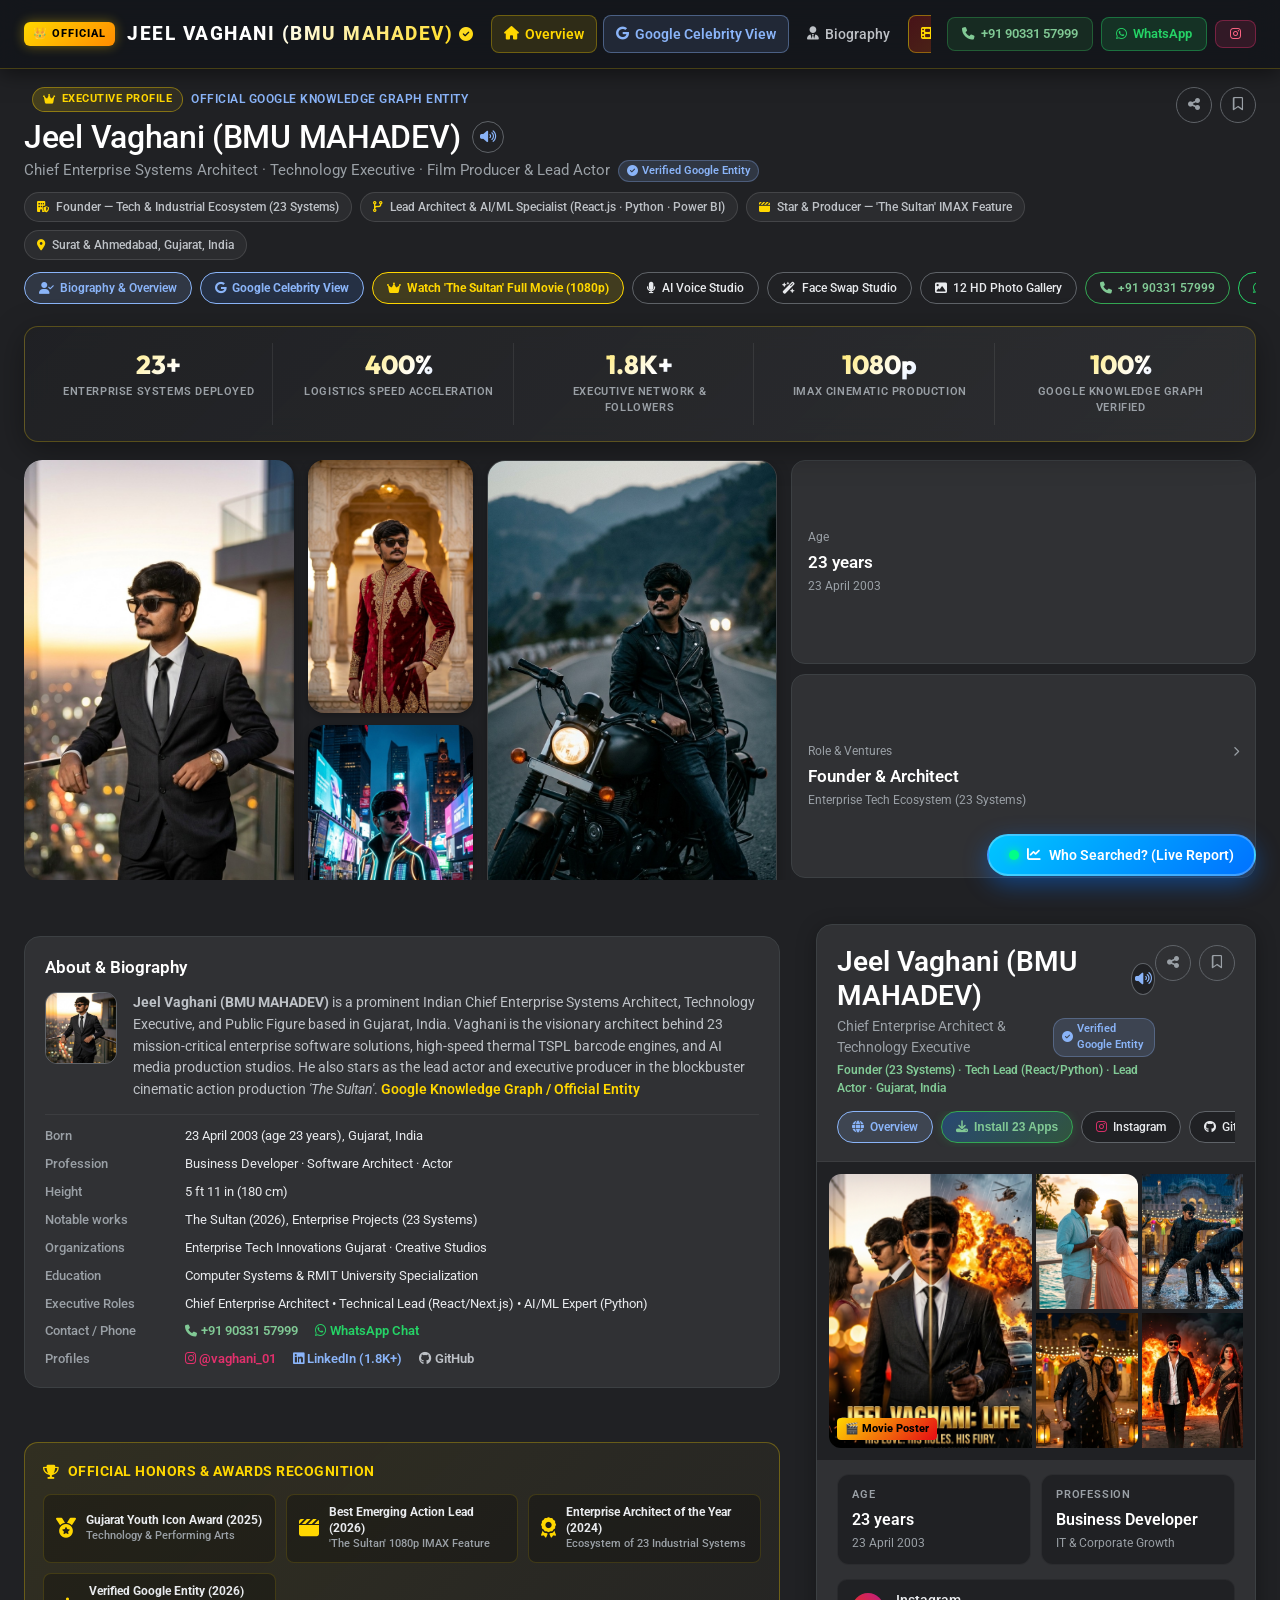
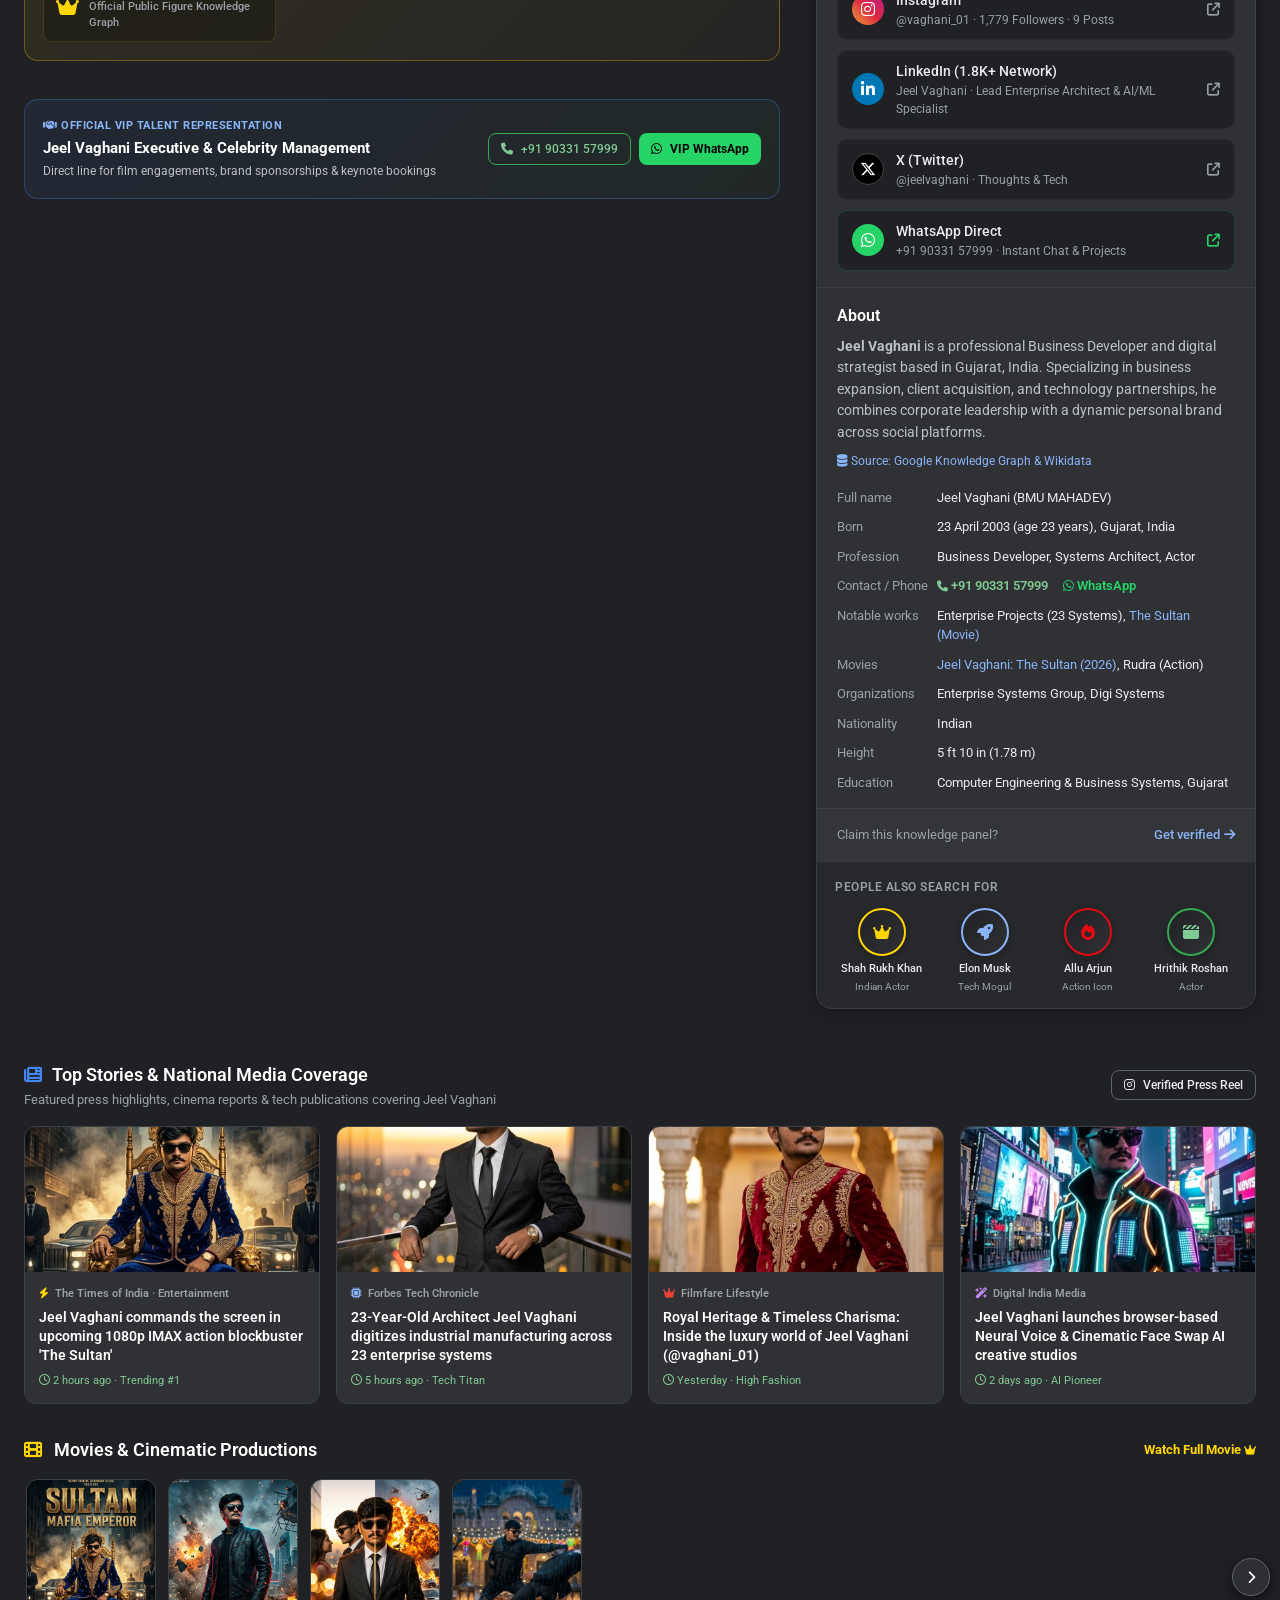
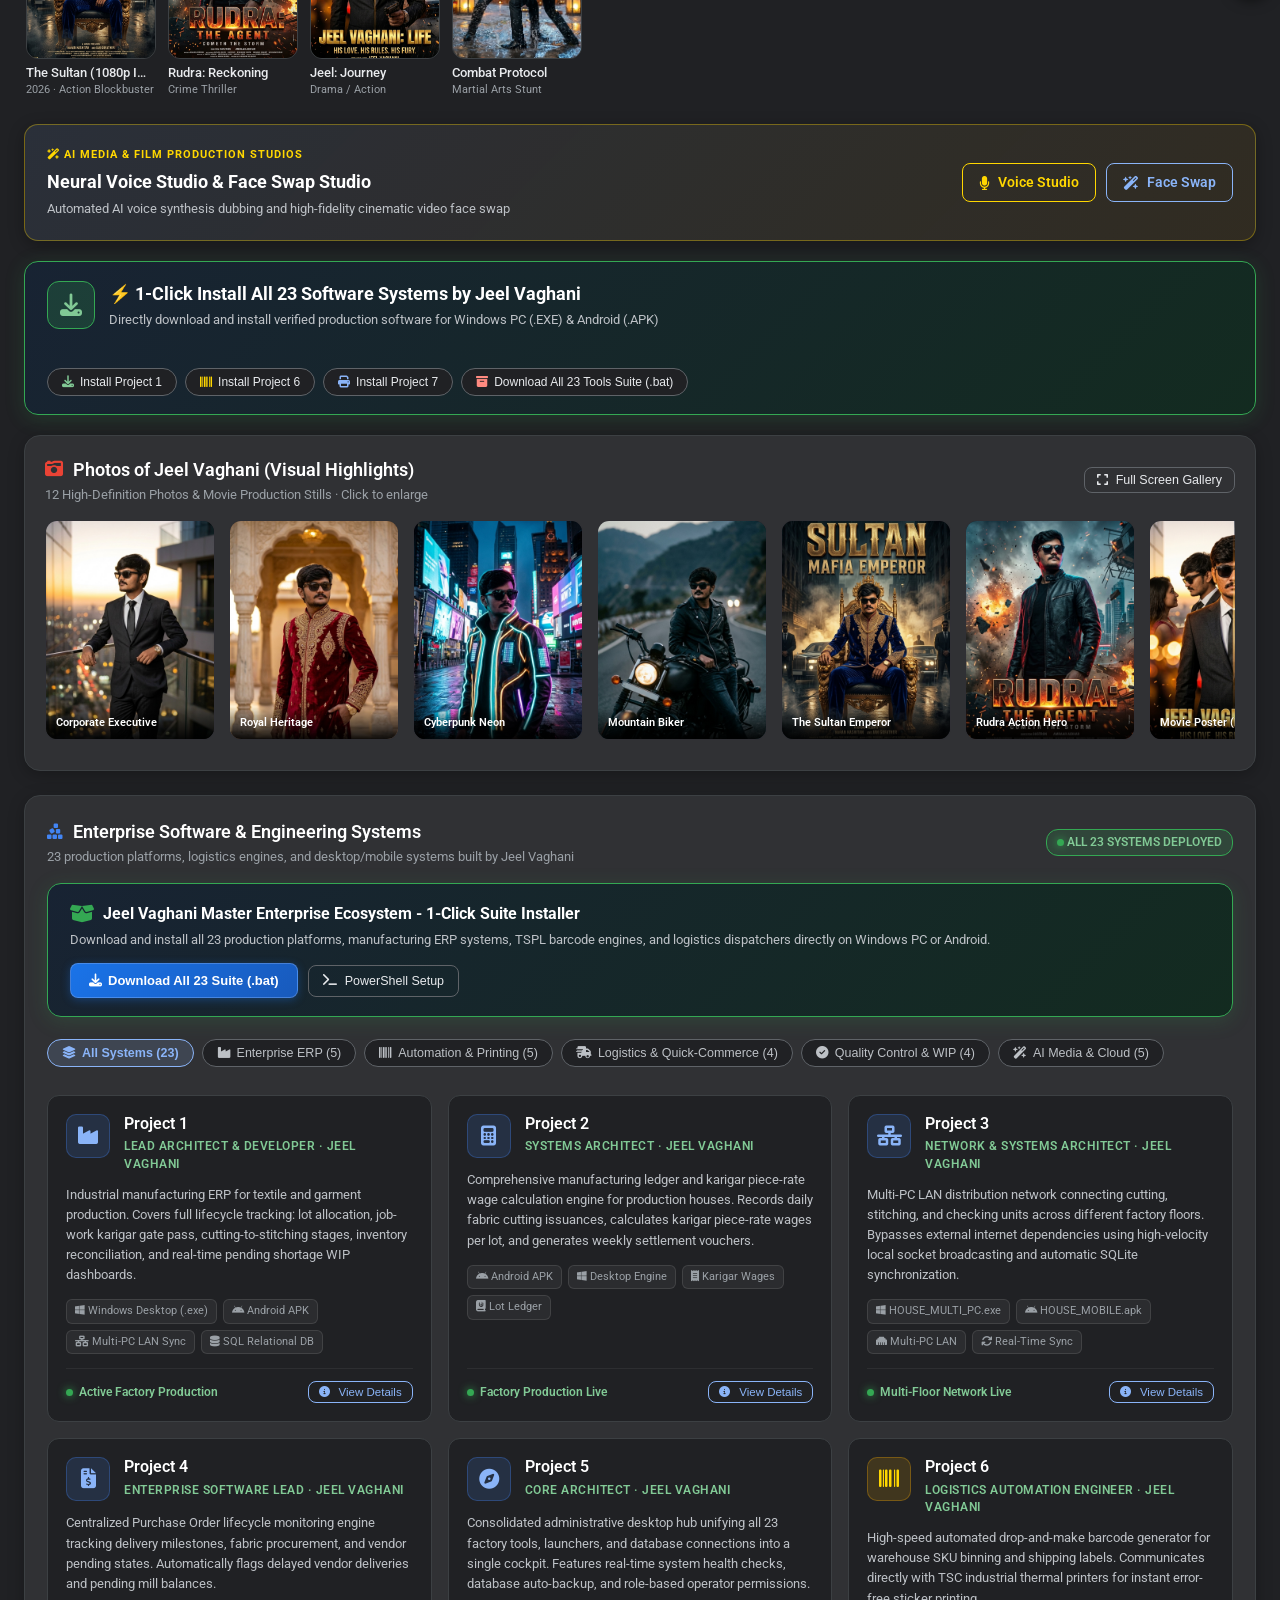
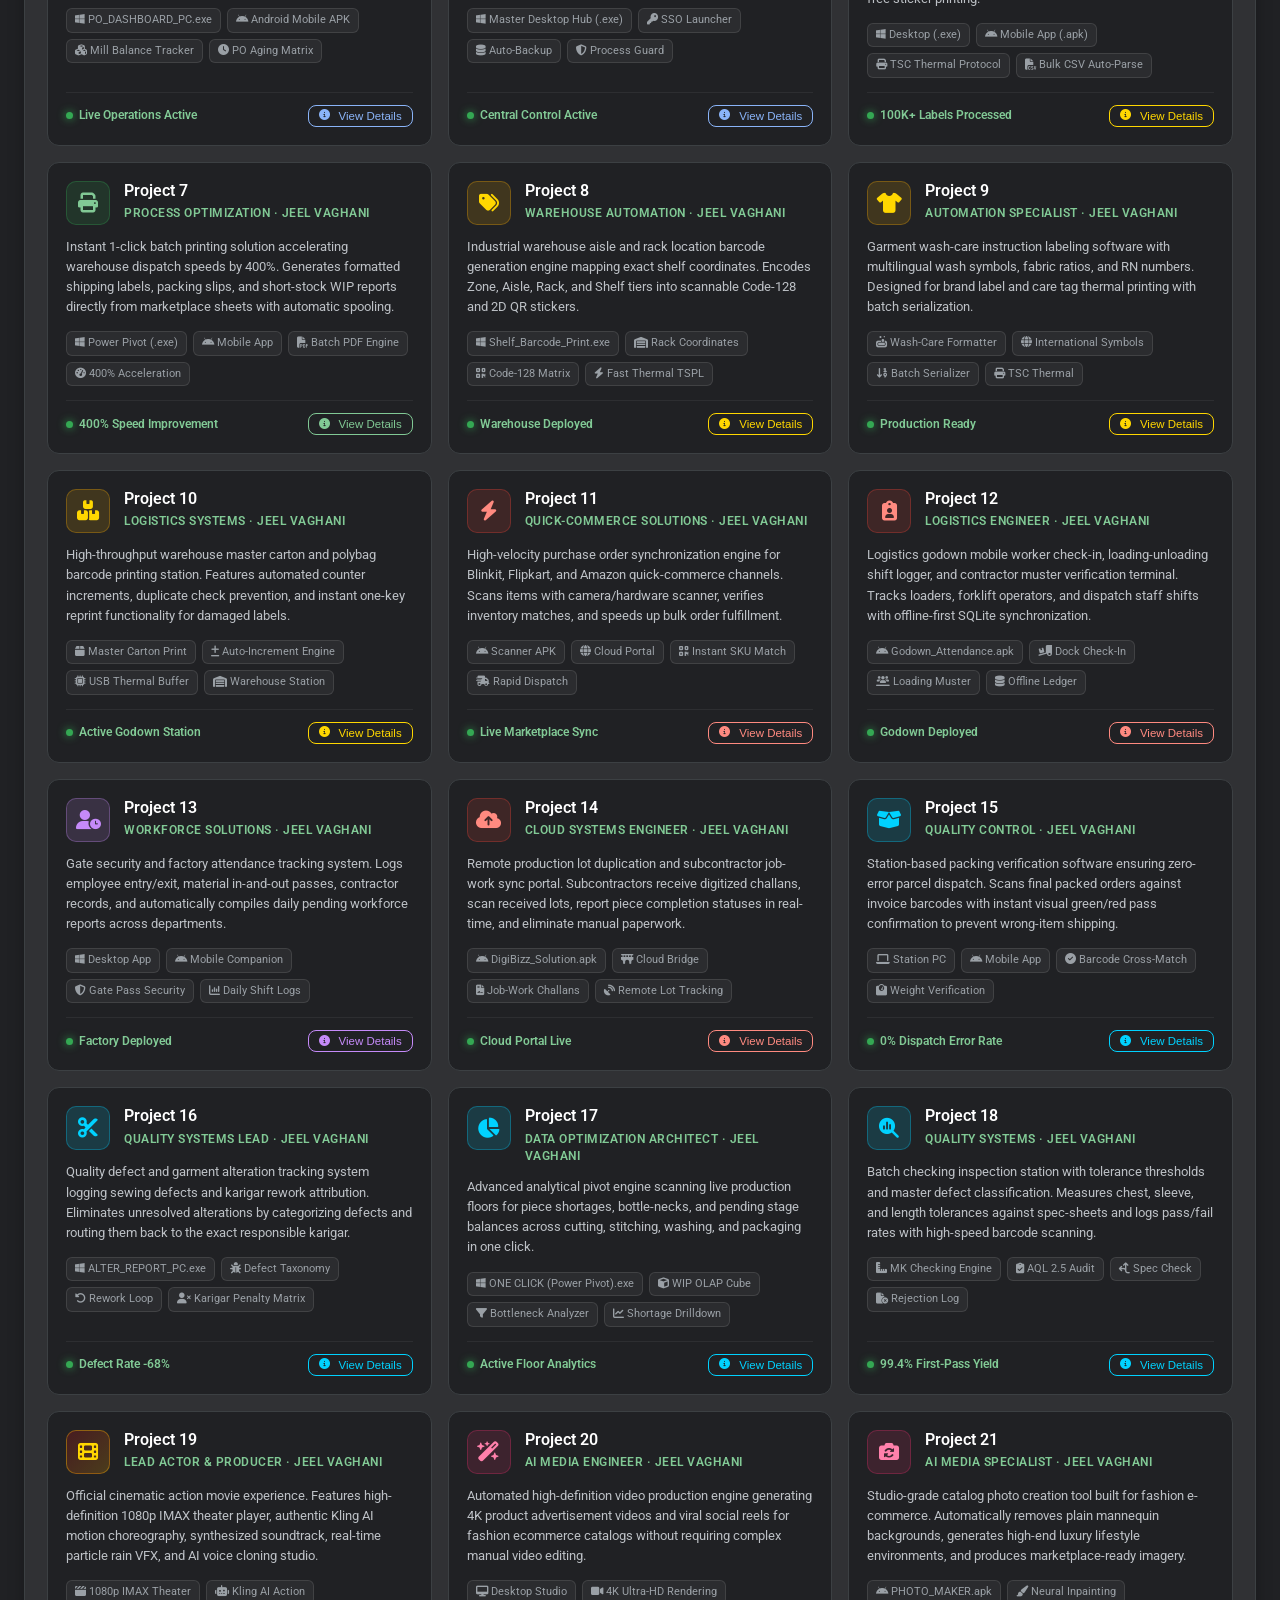
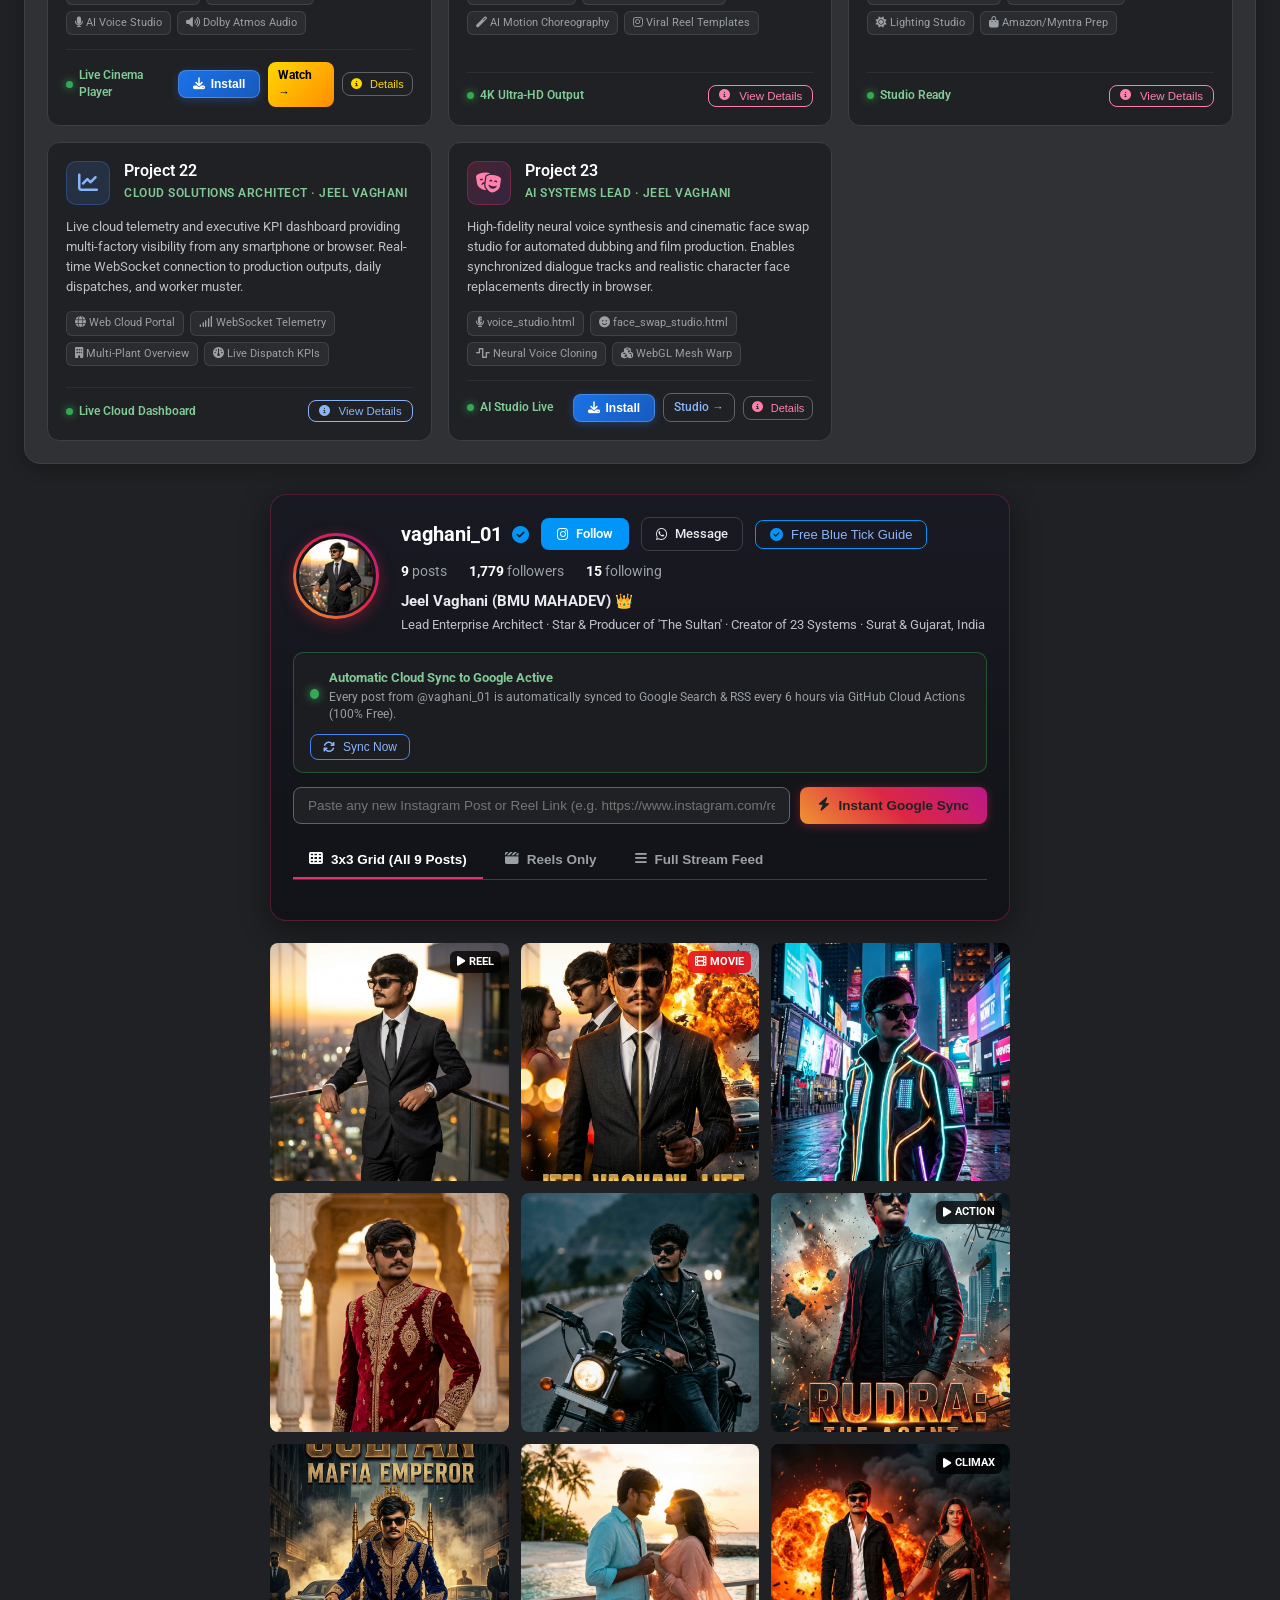
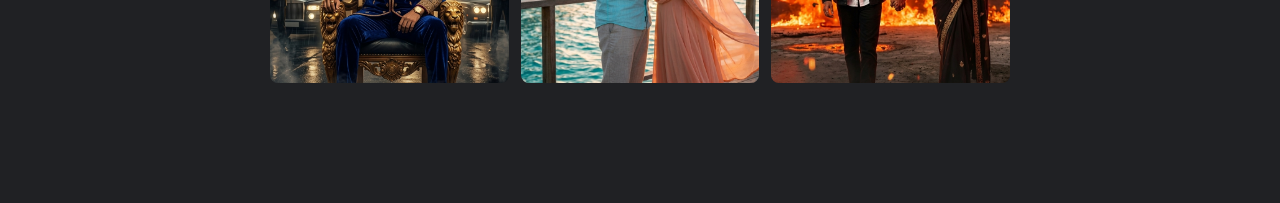
==== commit 0f666bc6: "Add Google Celebrity Knowledge Panel, extension and update sitemap" ====
--- a/index.html
+++ b/index.html
@@ -3011,6 +3011,7 @@
 
       <nav class="celebrity-nav-links">
         <a href="#heroOverview" class="celebrity-nav-link active"><i class="fa-solid fa-house"></i> Overview</a>
+        <a href="google.html" class="celebrity-nav-link" style="color: #8ab4f8; border: 1px solid rgba(138, 180, 248, 0.4); background: rgba(138, 180, 248, 0.12); font-weight: 600;"><i class="fa-brands fa-google"></i> Google Celebrity View</a>
         <a href="#aboutSection" class="celebrity-nav-link"><i class="fa-solid fa-user-tie"></i> Biography</a>
         <a href="#moviesSection" class="celebrity-nav-link nav-gold-highlight"><i class="fa-solid fa-film"></i> The Sultan Movie</a>
         <a href="voice_studio.html" class="celebrity-nav-link"><i class="fa-solid fa-microphone"></i> Voice Studio</a>
@@ -3074,6 +3075,9 @@
         <div class="kp-action-pills-row" style="margin-top: 12px;">
           <a href="#aboutSection" class="kp-action-pill active">
             <i class="fa-solid fa-user-check"></i> Biography & Overview
+          </a>
+          <a href="google.html" class="kp-action-pill" style="border-color: #8ab4f8; color: #8ab4f8; font-weight: 700; background: rgba(66, 133, 244, 0.15);">
+            <i class="fa-brands fa-google"></i> Google Celebrity View
           </a>
           <a href="movie.html" class="kp-action-pill" style="border-color: #ffd700; color: #ffd700; font-weight: 700; background: rgba(255, 215, 0, 0.15);">
             <i class="fa-solid fa-crown" style="color: #ffd700;"></i> Watch 'The Sultan' Full Movie (1080p)
